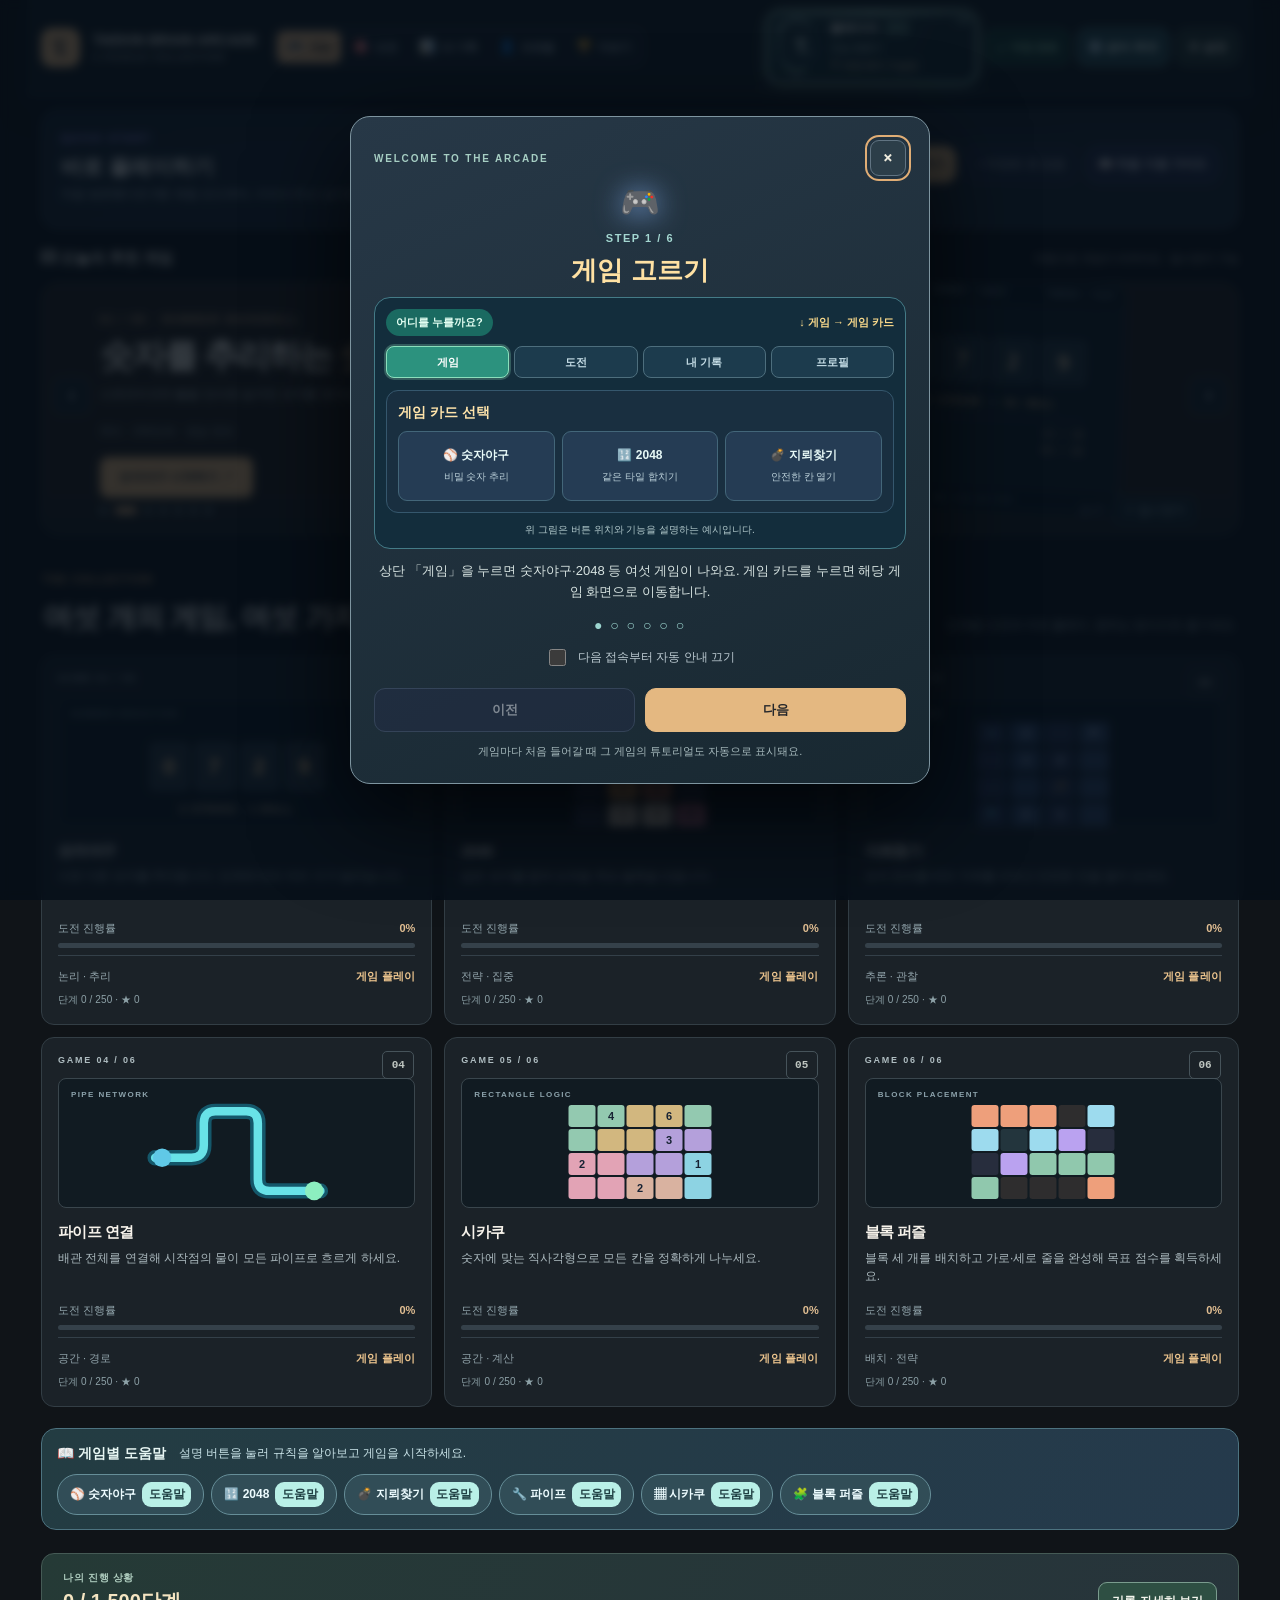
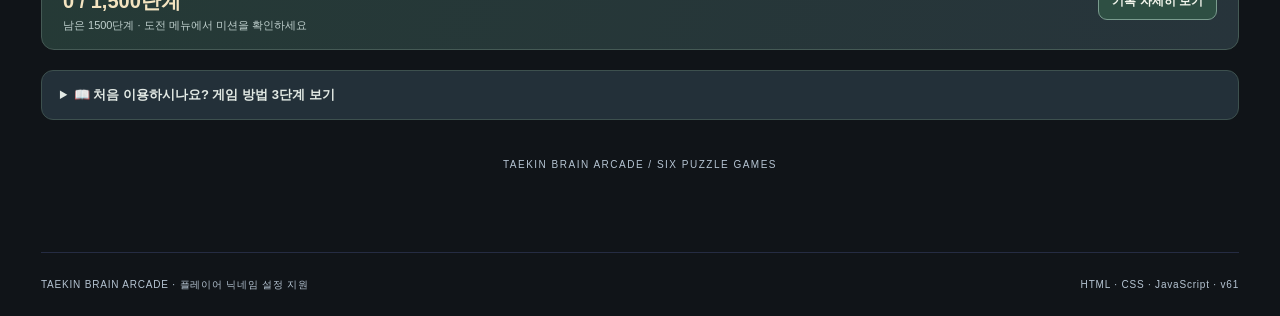
==== index.html @ ece859b5 "Release v62: ornate level crests, confirmed nicknames, mobile keyboard UX and in-game dialogs" ====
<!DOCTYPE html>

<html lang="ko">
<head>
<meta charset="utf-8"/>
<meta content="width=device-width, initial-scale=1" name="viewport"/>
<meta content="dark light" name="color-scheme"/>
<meta name="taekin-version" content="62"/>
<title>TAEKIN BRAIN ARCADE | v62</title>
<meta name="description" content="TAEKIN BRAIN ARCADE에서 숫자야구, 2048, 지뢰찾기, 파이프 연결, 시카쿠, 블록 퍼즐 6종과 총 1,500단계를 즐겨보세요.">
<meta name="theme-color" content="#172124">
<link rel="icon" type="image/svg+xml" href="favicon.svg">
<link href="style.css?v=62" rel="stylesheet"/>
<link href="tour-v57.css?v=62" rel="stylesheet"/>
<link href="tour-v60.css?v=62" rel="stylesheet"/>



<script defer="" src="script.js?v=62"></script>
<script defer src="tour-v57.js?v=62"></script>
<script defer src="tour-v60.js?v=62"></script>



<link href="rank-v61.css?v=62" rel="stylesheet"/>
<link href="polish-v62.css?v=62" rel="stylesheet"/> 
<script defer src="rank-v61.js?v=62"></script>
<script defer src="polish-v62.js?v=62"></script>
</head>
<body>
<div class="site-shell">
<header class="topbar">
<button aria-label="TAEKIN BRAIN ARCADE 메인 메뉴로 돌아가기" class="brand" id="brand-home" type="button">
<span class="brand-mark" id="v19-profile-mark">T.</span>
<span class="brand-text">TAEKIN <strong>BRAIN ARCADE</strong><small>A PUZZLE COLLECTION</small></span>
</button><nav aria-label="사이트 주요 메뉴" class="arcade-nav"><button aria-current="page" class="arcade-nav-btn active" data-destination="games" type="button"><span aria-hidden="true" class="v26-nav-icon">🎮</span><span class="v26-nav-label">게임</span></button><button aria-current="false" class="arcade-nav-btn" data-destination="challenges" type="button"><span aria-hidden="true" class="v26-nav-icon">🎯</span><span class="v26-nav-label">도전</span></button><button aria-current="false" class="arcade-nav-btn" data-destination="records" type="button"><span aria-hidden="true" class="v26-nav-icon">📊</span><span class="v26-nav-label">내 기록</span></button><button aria-current="false" class="arcade-nav-btn" data-destination="profile" type="button"><span aria-hidden="true" class="v26-nav-icon">👤</span><span class="v26-nav-label">프로필</span></button><button aria-current="false" class="arcade-nav-btn" data-destination="more" type="button"><span aria-hidden="true" class="v26-nav-icon">🏆</span><span class="v26-nav-label">더보기</span></button></nav>
<div class="top-actions"><button class="v26-profile-chip" id="v26-header-profile" title="내 프로필" type="button"><span class="sr-only">프로필 · </span><span aria-hidden="true" class="v26-avatar">✦</span><span class="v26-profile-text"><b id="v26-header-level">플레이어 · LV. 1</b><small id="v26-header-title">견습 탐험가</small></span></button>
<button id="v32-save-status" class="v32-save-status" type="button" aria-label="기록 저장 상태와 백업 메뉴 보기" title="내 기록 저장 상태">◌ 확인 중</button><button id="v49-header-display" class="v49-header-display" type="button" aria-controls="v49-display-panel" aria-expanded="false">🔠 글씨·화면</button><button id="v32-settings-open" class="v32-settings-button" type="button" aria-haspopup="dialog" aria-controls="v32-settings-dialog">⚙ 설정</button><div class="display-settings-wrap">
<button aria-controls="display-settings" aria-expanded="false" class="display-settings-toggle" id="display-settings-toggle" type="button">화면 설정</button>
<div class="display-settings" hidden="" id="display-settings">
<div class="display-settings-head"><strong>화면 설정</strong><button aria-label="화면 설정 닫기" id="display-settings-close" type="button">✕</button></div>
<p>사용 중인 모니터와 화면 배율에 맞춰 선택하세요.</p>
<div aria-label="색상 테마" class="setting-group" role="group"><span>색상 테마</span><div class="setting-options">
<button aria-pressed="true" data-theme-option="dark" type="button">🌙 다크</button>
<button aria-pressed="false" data-theme-option="light" type="button">☀ 라이트</button></div></div>
<div aria-label="화면 밀도" class="setting-group" role="group"><span>화면 밀도</span><div class="setting-options">
<button aria-pressed="false" data-density-option="compact" type="button">컴팩트</button>
<button aria-pressed="true" data-density-option="normal" type="button">기본</button>
<button aria-pressed="false" data-density-option="wide" type="button">넓게</button></div></div>
<div class="setting-group v19-access"><span>접근성</span><label><input id="v19-colorblind" type="checkbox"/> 색상 구분 강화 (기호·테두리)</label><label><input id="v19-motion" type="checkbox"/> 움직임 줄이기</label></div>
<div class="display-settings-foot">설정은 이 브라우저에 저장됩니다.</div></div>
</div><button aria-controls="audio-settings" aria-expanded="false" class="audio-settings-toggle" id="audio-settings-toggle" type="button">사운드</button>
<div class="audio-settings" id="audio-settings">
<!-- BGM 6곡 선택 및 재생 -->
<div aria-label="배경음악 플레이어" class="music-player">
<span class="music-track-label">♫ BGM</span>
<!-- 사용자에게 숨기되 음악 재생 코드와 동기화하기 위해 유지하는 선택 요소 -->
<select aria-hidden="true" class="sr-only" id="music-track" tabindex="-1">
<option value="arcade_classic">기본 아케이드</option>
<option value="neon_drive">네온 드라이브</option>
<option value="pixel_jump">픽셀 점프</option>
<option value="focus_flow">집중 모드</option>
<option value="mystic_maze">미스터리 퍼즐</option>
<option value="space_lounge">스페이스 라운지</option>
</select>
<div class="music-picker" id="music-picker">
<button aria-controls="music-track-menu" aria-expanded="false" aria-haspopup="dialog" aria-label="배경음악 선택 창 열기" class="music-picker-button" id="music-picker-button" type="button">
<span aria-hidden="true" class="music-current-icon" id="music-current-icon">🎮</span>
<span class="music-current-info">
<strong id="music-current-name">기본 아케이드</strong>
<small id="music-current-sub">6곡 중 선택</small>
</span>
<span aria-hidden="true" class="music-current-chevron">⌄</span>
</button>
<dialog class="music-track-menu" hidden="" id="music-track-menu" aria-labelledby="v50-music-heading">
<div class="music-menu-header">
<div class="v50-music-top"><span class="music-menu-overline">SOUNDTRACK LIBRARY</span><button type="button" id="v50-music-close" aria-label="음악 선택 창 닫기">✕ 닫기</button></div>
<div class="music-menu-heading"><strong id="v50-music-heading">🎧 음악 선택</strong><span>6곡</span></div>
<p>원하는 음악을 누르면 바로 선택돼요.</p>
<p class="v50-music-active" id="v50-music-active" aria-live="polite">현재 선택: 기본 아케이드</p>
</div>
<div class="music-track-options" id="music-track-options" role="listbox" aria-label="배경음악 6곡"></div>
<div class="music-menu-foot">곡을 선택하면 창이 닫히고 음악이 변경됩니다.</div>
</dialog>
</div>
<button aria-pressed="false" class="music-toggle" id="music-toggle" title="배경음악 켜기/끄기" type="button">♪ 음악 켜기</button>
<label class="sr-only" for="music-volume">배경음악 음량</label>
<input aria-label="음악 음량" id="music-volume" max="100" min="0" type="range" value="35"/>
</div>
<!-- 게임 효과음은 BGM과 독립적으로 켜고 음량을 조절할 수 있습니다. -->
<div aria-label="게임 효과음 설정" class="sfx-player">
<span class="sfx-label" title="게임 조작·힌트·클리어 효과음">SFX</span>
<button aria-pressed="true" class="sfx-toggle" id="sfx-toggle" title="게임 효과음 켜기/끄기" type="button">🔊 효과음 켜짐</button>
<label class="sr-only" for="sfx-volume">효과음 음량</label>
<input aria-label="효과음 음량" id="sfx-volume" max="100" min="0" type="range" value="40"/>
<button class="sfx-test" id="sfx-test" title="효과음이 정상 출력되는지 확인" type="button">▶ 소리 확인</button>
</div>
</div>
<span aria-live="polite" class="sr-only" id="sfx-status" role="status">효과음 켜짐</span>
<span aria-live="polite" class="sr-only" id="music-status" role="status">배경음악 선택: 기본 아케이드</span>
<button class="btn btn-quiet hidden" id="header-back" type="button">게임 선택</button>
</div>
</header>
<div id="v27-quick-menu" class="v27-quick-menu" role="menu" aria-label="빠른 보관함" hidden>
  <span class="v27-quick-overline">QUICK COLLECTION</span>
  <button type="button" role="menuitem" data-v27-panel="hall"><span aria-hidden="true">🏆</span><span><b>명예의 전당</b><small>트로피 8종</small></span></button>
  <button type="button" role="menuitem" data-v27-panel="badges"><span aria-hidden="true">🎖️</span><span><b>배지 도감</b><small>배지 35종 · 대표 배지</small></span></button>
  <button type="button" role="menuitem" data-v27-panel="certificate"><span aria-hidden="true">🎓</span><span><b>올클리어 기념패</b><small>진행 상황과 닉네임 확인</small></span></button>
</div>
<audio id="arcade-bgm" loop="" preload="metadata" src="assets/arcade_bgm.mp3"></audio>
<main>
<section class="screen" id="home-screen">
<!-- 게임 메뉴: 바로 시작, 게임 카드, 선택형 소개 슬라이드 -->
<div aria-label="게임" class="v26-view" data-v26-page="games" id="v26-view-games" role="region"><h1 class="sr-only">TAEKIN BRAIN ARCADE — 게임 선택</h1>
<section aria-label="체험 및 이어하기" class="v19-welcome">
<div><span class="eyebrow">QUICK START</span><h2>바로 플레이하기</h2><p>처음 방문했다면 6종 체험 모드부터, 이어서 하고 싶다면 저장한 게임을 선택하세요.</p></div>
<div class="v19-welcome-actions"><button class="btn btn-primary" id="v19-demo-start" type="button">▶ 게임 6종 체험하기</button><button class="btn btn-secondary" id="v19-resume-last" type="button">마지막 게임 이어하기</button><button class="btn btn-secondary v31-help-btn" id="v31-help-open" type="button">📖 처음 이용 가이드</button></div>
<div aria-live="polite" class="v19-saves" id="v19-save-list"></div>
</section><div class="v47-showcase-label"><strong>🎞 오늘의 추천 게임</strong><span>자동으로 게임이 바뀌어요 · 일시정지 가능</span></div><section aria-label="게임 소개 슬라이드" aria-roledescription="캐러셀" class="hero-carousel" id="hero-carousel">
<div aria-live="off" class="hero-slides" id="hero-slides"></div>
<button aria-label="이전 소개 보기" class="hero-arrow hero-prev" id="hero-prev" type="button">❮</button>
<button aria-label="다음 소개 보기" class="hero-arrow hero-next" id="hero-next" type="button">❯</button>
<div class="hero-footer">
<div aria-label="소개 슬라이드 선택" class="hero-dots" id="hero-dots" role="group"></div>
<div class="hero-controls">
<span class="hero-count" id="hero-count">1 / 7</span>
<button aria-label="자동 넘김 일시정지" aria-pressed="false" class="hero-pause" id="hero-pause" type="button">Ⅱ 일시정지</button>
</div>
</div>
</section>
<div class="section-heading" id="game-collection"><div><span class="eyebrow">THE COLLECTION</span><h2>여섯 개의 게임, 여섯 가지 재미</h2></div><span class="heading-note">단계별 도전과 자유 플레이, 원하는 방식으로 즐기세요.</span></div><div class="game-cards">
<button class="game-card card-baseball" data-open="baseball" type="button">
<span class="game-icon">01</span><span class="card-category">GAME 01 / 06</span><span aria-hidden="true" class="card-preview preview-baseball"><span class="preview-tag">NUMBER DEDUCTION</span><span class="preview-secret"><i>0</i><i>7</i><i>2</i><i>9</i></span><span class="preview-answer">2 STRIKE · 1 BALL</span></span>
<strong>숫자야구</strong><span class="card-desc">서로 다른 숫자를 추리합니다. 단계에 따라 자리 수가 달라집니다.</span><span aria-label="baseball 진행률" class="card-progress"><span class="card-progress-label"><span>도전 진행률</span><b class="card-percent">0%</b></span><span class="card-progress-track"><span class="card-progress-fill" style="width:0%"></span></span></span>
<span class="card-bottom"><span>논리 · 추리</span><span class="card-go">게임 플레이</span></span>
</button>
<button class="game-card card-2048" data-open="2048" type="button">
<span class="game-icon">02</span><span class="card-category">GAME 02 / 06</span><span aria-hidden="true" class="card-preview preview-2048"><span class="preview-tag">TILE MERGING</span><span class="preview-grid"><i class="p-tile p-2">2</i><i class="p-tile p-4">4</i><i class="p-tile p-0"></i><i class="p-tile p-8">8</i><i class="p-tile p-4">4</i><i class="p-tile p-16">16</i><i class="p-tile p-2">2</i><i class="p-tile p-0"></i><i class="p-tile p-0"></i><i class="p-tile p-8">8</i><i class="p-tile p-32">32</i><i class="p-tile p-0"></i><i class="p-tile p-0"></i><i class="p-tile p-2">2</i><i class="p-tile p-4">4</i><i class="p-tile p-64">64</i></span></span>
<strong>2048</strong><span class="card-desc">같은 숫자를 합쳐 단계별 목표 블록을 만듭니다.</span><span aria-label="2048 진행률" class="card-progress"><span class="card-progress-label"><span>도전 진행률</span><b class="card-percent">0%</b></span><span class="card-progress-track"><span class="card-progress-fill" style="width:0%"></span></span></span>
<span class="card-bottom"><span>전략 · 집중</span><span class="card-go">게임 플레이</span></span>
</button>
<button class="game-card card-mines" data-open="mines" type="button">
<span class="game-icon">03</span><span class="card-category">GAME 03 / 06</span><span aria-hidden="true" class="card-preview preview-mines"><span class="preview-tag">LOGIC GAME</span><span class="preview-grid"><i>1</i><i>2</i><i></i><i>⚑</i><i></i><i>1</i><i>2</i><i></i><i></i><i></i><i>💣</i><i></i><i>⚑</i><i>2</i><i>1</i><i></i></span></span>
<strong>지뢰찾기</strong><span class="card-desc">숫자 힌트를 따라 지뢰를 피하고 안전한 칸을 열어 보세요.</span><span aria-label="mines 진행률" class="card-progress"><span class="card-progress-label"><span>도전 진행률</span><b class="card-percent">0%</b></span><span class="card-progress-track"><span class="card-progress-fill" style="width:0%"></span></span></span>
<span class="card-bottom"><span>추론 · 관찰</span><span class="card-go">게임 플레이</span></span>
</button>
<button class="game-card card-pipes" data-open="pipes" type="button">
<span class="game-icon">04</span><span class="card-category">GAME 04 / 06</span><span aria-hidden="true" class="card-preview preview-pipes"><span class="preview-tag">PIPE NETWORK</span><svg fill="none" viewbox="0 0 220 136"><path d="M4 76H51Q67 76 67 60V31Q67 16 82 16H122Q137 16 137 31V104Q137 119 152 119H218" stroke="#14576A" stroke-linecap="round" stroke-width="20"></path><path d="M4 76H51Q67 76 67 60V31Q67 16 82 16H122Q137 16 137 31V104Q137 119 152 119H218" stroke="#68E2E7" stroke-linecap="round" stroke-width="11"></path><circle cx="13" cy="76" fill="#60C9E7" r="12"></circle><circle cx="210" cy="119" fill="#8CEFC0" r="12"></circle></svg></span>
<strong>파이프 연결</strong><span class="card-desc">배관 전체를 연결해 시작점의 물이 모든 파이프로 흐르게 하세요.</span><span aria-label="pipes 진행률" class="card-progress"><span class="card-progress-label"><span>도전 진행률</span><b class="card-percent">0%</b></span><span class="card-progress-track"><span class="card-progress-fill" style="width:0%"></span></span></span>
<span class="card-bottom"><span>공간 · 경로</span><span class="card-go">게임 플레이</span></span>
</button>
<button class="game-card card-shikaku" data-open="shikaku" type="button">
<span class="game-icon">05</span><span class="card-category">GAME 05 / 06</span><span aria-hidden="true" class="card-preview preview-shikaku"><span class="preview-tag">RECTANGLE LOGIC</span><span class="preview-grid"><i class="area-1"></i><i class="area-1">4</i><i class="area-2"></i><i class="area-2">6</i><i class="area-1"></i><i class="area-1"></i><i class="area-2"></i><i class="area-2"></i><i class="area-3">3</i><i class="area-3"></i><i class="area-4">2</i><i class="area-4"></i><i class="area-3"></i><i class="area-3"></i><i class="area-5">1</i><i class="area-4"></i><i class="area-4"></i><i class="area-6">2</i><i class="area-6"></i><i class="area-5"></i></span></span>
<strong>시카쿠</strong><span class="card-desc">숫자에 맞는 직사각형으로 모든 칸을 정확하게 나누세요.</span><span aria-label="shikaku 진행률" class="card-progress"><span class="card-progress-label"><span>도전 진행률</span><b class="card-percent">0%</b></span><span class="card-progress-track"><span class="card-progress-fill" style="width:0%"></span></span></span>
<span class="card-bottom"><span>공간 · 계산</span><span class="card-go">게임 플레이</span></span>
</button>
<button class="game-card card-blocks" data-open="blocks" type="button">
<span class="game-icon">06</span><span class="card-category">GAME 06 / 06</span><span aria-hidden="true" class="card-preview preview-blocks"><span class="preview-tag">BLOCK PLACEMENT</span><span class="preview-grid"><i class="block-color-0" style="opacity:1"></i><i class="block-color-0" style="opacity:1"></i><i class="block-color-0" style="opacity:1"></i><i class="block-color-0" style="opacity:0.13"></i><i class="block-color-1" style="opacity:1"></i><i class="block-color-1" style="opacity:1"></i><i class="block-color-1" style="opacity:0.13"></i><i class="block-color-1" style="opacity:1"></i><i class="block-color-2" style="opacity:1"></i><i class="block-color-2" style="opacity:0.13"></i><i class="block-color-2" style="opacity:0.13"></i><i class="block-color-2" style="opacity:1"></i><i class="block-color-3" style="opacity:1"></i><i class="block-color-3" style="opacity:1"></i><i class="block-color-3" style="opacity:1"></i><i class="block-color-3" style="opacity:1"></i><i class="block-color-0" style="opacity:0.13"></i><i class="block-color-0" style="opacity:0.13"></i><i class="block-color-0" style="opacity:0.13"></i><i class="block-color-0" style="opacity:1"></i></span></span>
<strong>블록 퍼즐</strong><span class="card-desc">블록 세 개를 배치하고 가로·세로 줄을 완성해 목표 점수를 획득하세요.</span><span aria-label="blocks 진행률" class="card-progress"><span class="card-progress-label"><span>도전 진행률</span><b class="card-percent">0%</b></span><span class="card-progress-track"><span class="card-progress-fill" style="width:0%"></span></span></span>
<span class="card-bottom"><span>배치 · 전략</span><span class="card-go">게임 플레이</span></span>
</button>
</div>
<section class="v46-home-guides" aria-label="게임 설명 바로 보기">
  <div class="v46-home-guides-head"><strong>📖 게임별 도움말</strong><span>설명 버튼을 눌러 규칙을 알아보고 게임을 시작하세요.</span></div>
  <div class="v46-home-guide-links">
    <button type="button" data-v46-help="game" data-v46-game="baseball">⚾ 숫자야구 <span>도움말</span></button>
    <button type="button" data-v46-help="game" data-v46-game="2048">🔢 2048 <span>도움말</span></button>
    <button type="button" data-v46-help="game" data-v46-game="mines">💣 지뢰찾기 <span>도움말</span></button>
    <button type="button" data-v46-help="game" data-v46-game="pipes">🔧 파이프 <span>도움말</span></button>
    <button type="button" data-v46-help="game" data-v46-game="shikaku">▦ 시카쿠 <span>도움말</span></button>
    <button type="button" data-v46-help="game" data-v46-game="blocks">🧩 블록 퍼즐 <span>도움말</span></button>
  </div>
</section><div aria-label="내 진행 상황" class="v26-home-summary"><div class="v26-home-summary-text"><span class="v26-mini-overline">나의 진행 상황</span><strong id="v26-home-progress">0 / 1,500단계</strong><span id="v26-home-goal">오늘의 목표는 도전 메뉴에서 확인할 수 있어요.</span></div><button class="v26-jump" data-v26-jump="records" type="button">기록 자세히 보기</button></div><details class="v26-guide-fold"><summary>📖 처음 이용하시나요? 게임 방법 3단계 보기</summary><section aria-label="사이트 이용 방법" class="quick-guide">
<div class="quick-guide-title"><strong>처음 이용하시나요?</strong><span>처음 방문하셨다면 아래 순서로 진행하세요.</span><button class="tour-entry" id="tour-first" type="button">📖 게임 체험 가이드</button></div>
<div class="quick-guide-steps">
<div><b>01</b><span><strong>게임 선택</strong><small>아래 6개 게임 중 하나를 클릭</small></span></div>
<div><b>02</b><span><strong>단계 또는 난이도 선택</strong><small>단계 도전·자유 플레이 지원</small></span></div>
<div><b>03</b><span><strong>게임 플레이</strong><small>우측 규칙·힌트 확인, 완료 기록 저장</small></span></div>
</div>
</section></details><div class="home-footnote">TAEKIN BRAIN ARCADE  /  SIX PUZZLE GAMES</div></div><div aria-label="게임 도전" class="v26-view" data-v26-page="challenges" hidden="" id="v26-view-challenges" role="region"><div class="v26-page-heading"><span aria-hidden="true" class="v26-page-icon">🎯</span><div><span class="v26-page-overline">TAEKIN BRAIN ARCADE</span><h1>게임 도전</h1><p>100라운드 종합 도전에 참여하세요. 다음 목표와 일일 미션은 아래에서 확인할 수 있어요.</p></div></div><section aria-label="6개 게임 통합 도전 모드 100라운드" class="marathon-banner" id="challenge-hub">
<div class="marathon-top">
<div><span class="eyebrow">ARCADE CHALLENGE · 100 ROUNDS</span>
<h2>도전 모드 <em>100라운드</em></h2>
<p>6개 게임을 순서대로 모두 클리어하면 다음 라운드가 열립니다. 라운드가 올라갈수록 난이도가 높아집니다.</p>
</div>
<div class="marathon-controls">
<strong id="marathon-summary">1 / 100 라운드 도전 가능</strong>
<button class="btn btn-primary" id="marathon-start" type="button">도전 모드 이어하기</button>
<button class="reset-progress-btn" id="marathon-reset" type="button">↺ 도전 모드 기록 초기화</button>
</div>
</div>
<div aria-label="현재 라운드 6게임 진행" class="marathon-track" id="marathon-track"></div>
<div aria-label="도전 모드 100라운드 진행도" class="marathon-progress"><div id="marathon-progress-fill"></div></div>
<div class="marathon-stage-heading"><span>도전 모드 라운드 선택 <small>이미 완료한 라운드는 연습으로 다시 플레이 가능</small></span>
<span><button id="marathon-page-prev" type="button">이전</button> <b id="marathon-page-label">01~10</b> <button id="marathon-page-next" type="button">다음</button></span></div>
<div class="marathon-round-buttons" id="marathon-round-buttons"></div>
</section><div class="v35-missions-lower"><div class="v35-missions-heading"><h2>📋 다음 목표와 일일 미션</h2><p>필요할 때 아래에서 진행률과 보상을 확인하세요.</p></div><section aria-labelledby="v25-goals-title" class="v25-panel v25-goals" id="next-achievements">
<div class="v25-section-head"><div><span class="eyebrow">NEXT UP</span><h3 id="v25-goals-title">🎯 다음 목표 추천</h3><p>현재 진행률을 바탕으로 가장 가까운 배지 3개를 추천합니다.</p></div><button class="v25-mini-button" id="v25-show-codex" type="button">배지 도감 보기</button></div>
<div aria-live="polite" class="v25-goal-grid" id="v25-goal-list"></div>
</section><section aria-labelledby="v25-mission-title" class="v25-panel v25-missions" id="mission-board">
<div class="v25-section-head"><div><span class="eyebrow">DAILY &amp; WEEKLY QUESTS</span><h3 id="v25-mission-title">📅 오늘의 미션</h3><p>게임에서 새로 성공한 기록만 반영됩니다. 미션 경험치는 한 번씩만 지급됩니다.</p></div><div class="v25-mission-summary"><span>누적 미션 XP</span><strong id="v25-mission-xp">0 XP</strong></div></div>
<div aria-label="일일 미션 세 가지" class="v25-mission-grid" id="v25-daily-missions"></div>
<details class="v25-weekly" id="v25-weekly-wrap"><summary><span>🏁 주간 도전</span><span id="v25-week-label">이번 주 · 0 / 2 완료</span><span aria-hidden="true">⌄</span></summary><div class="v25-mission-grid" id="v25-weekly-missions"></div></details>
<p class="v25-footnote" id="v25-reset-note">일일 미션은 자정에, 주간 미션은 월요일에 갱신됩니다. 기록은 사용 중인 브라우저에 저장됩니다.</p>
</section></div></div><div aria-label="내 기록" class="v26-view" data-v26-page="records" hidden="" id="v26-view-records" role="region"><div class="v26-page-heading"><span aria-hidden="true" class="v26-page-icon">📊</span><div><span class="v26-page-overline">TAEKIN BRAIN ARCADE</span><h1>내 기록</h1><p>단계·별·보스 기록과 플레이 분석을 확인하세요.</p></div></div><section aria-label="나의 게임 기록과 업적" class="stats-section" id="stats-section">
<div class="section-heading"><div><span class="eyebrow">PLAYER DASHBOARD</span><h2>나의 도전 기록</h2></div><span class="heading-note">현재 브라우저의 기록을 표시합니다.</span></div>
<div class="arcade-stats">
<div class="arcade-stat"><span>완료 단계</span><strong id="stat-cleared">0 / 1,500</strong></div>
<div class="arcade-stat"><span>획득한 별</span><strong id="stat-stars">0 ★</strong></div>
<div class="arcade-stat"><span>보스 클리어</span><strong id="stat-boss">0 / 30</strong></div>
<div class="arcade-stat"><span>도전 모드</span><strong id="stat-marathon">0 / 100</strong></div>
</div><div class="overall-progress"><div class="overall-progress-heading"><span>전체 퍼즐 마스터리</span><strong id="overall-progress-label">0 / 1,500단계 · 0%</strong></div><div class="overall-progress-track"><div id="overall-progress-fill"></div></div></div>
</section><section class="v19-records-section"><h3>게임별 상세 기록</h3><p>최고 기록, 성공 시간, 힌트 사용 횟수를 한눈에 확인할 수 있습니다.</p><div class="v19-record-grid" id="v19-record-grid"></div></section><details class="v25-panel v25-analysis" id="v25-analysis-wrap"><summary><span>📊 내 플레이 분석 리포트</span><small>게임별 기록 비교 · 내 강점 확인</small><span aria-hidden="true">⌄</span></summary><div class="v25-analysis-body"><div class="v25-metric-grid" id="v25-metric-grid"></div><div aria-label="게임별 완료 단계 비교" class="v25-analysis-chart" id="v25-analysis-chart"></div><p class="v25-footnote">누적 성공 플레이 시간은 저장된 성공 판의 기록만 합산하며, 쉬고 있던 시간은 포함하지 않습니다.</p></div></details><div class="backup-actions">
<button class="btn btn-secondary" id="export-progress" type="button">⬇ 진행 기록 백업 (JSON)</button>
<button class="btn btn-secondary" id="import-progress" type="button">⬆ 기록 가져오기</button>
<input accept="application/json,.json" aria-label="진행 기록 JSON 가져오기" class="sr-only" id="import-progress-file" type="file"/>
<span aria-live="polite" id="backup-message" role="status">기록은 이 브라우저에 저장돼요. 다른 기기로 옮기려면 먼저 백업 파일을 만들어 주세요.</span>
</div><section aria-label="진행 기록 관리" class="arcade-updates">
<div class="reset-strip reset-manager">
<div class="reset-info"><strong>진행 기록 관리</strong><span>개별 게임마다 5개 난이도 × 50단계, 도전 모드 100라운드의 기록은 각각 저장됩니다. 초기화 후에는 복구할 수 없습니다.</span></div>
<div class="reset-manager-actions">
<button class="reset-progress-btn" id="reset-all-stages" type="button">↺ 개별 게임 단계 초기화</button>
<button class="reset-progress-btn reset-all-btn" id="reset-all-progress" type="button">↺ 모든 진행 기록 초기화</button>
</div>
</div>
</section></div><div aria-label="내 프로필" class="v26-view" data-v26-page="profile" hidden="" id="v26-view-profile" role="region"><div class="v26-page-heading"><span aria-hidden="true" class="v26-page-icon">👤</span><div><span class="v26-page-overline">TAEKIN BRAIN ARCADE</span><h1>내 프로필</h1><p>닉네임·레벨·대표 배지·사이트 꾸미기를 관리하세요.</p></div></div>
<section class="v27-nickname-panel" aria-labelledby="v27-nickname-heading"><div><span class="v27-panel-eyebrow">PLAYER PROFILE</span><h2 id="v27-nickname-heading">🎮 나의 닉네임</h2><p>닉네임을 입력하고 「닉네임 변경하기」를 누른 다음 확인하면 상단과 기념패에 저장됩니다.</p></div><div class="v27-nickname-edit"><label for="v27-nickname-input">플레이어 닉네임</label><input id="v27-nickname-input" type="text" maxlength="20" autocomplete="nickname" placeholder="닉네임을 입력하세요" aria-describedby="v27-nickname-status"/><span id="v27-nickname-status" role="status" aria-live="polite">아직 닉네임이 설정되지 않았어요.</span></div></section><section aria-label="플레이어 레벨과 칭호" class="v22-growth" id="player-growth">
<div aria-hidden="true" class="v22-growth-emblem" data-rank="rookie"><span class="v29-crest-spark">✶</span><span class="v29-crest-icon" id="v29-crest-icon">✦</span><strong id="v22-level-mark">01</strong><small id="v29-crest-name">ROOKIE</small></div>
<div class="v22-growth-main"><span class="eyebrow">YOUR ARCADE JOURNEY</span><h3><span id="v22-level">LV. 1</span><span id="v22-title">견습 탐험가</span></h3><p id="v22-growth-description">플레이 기록과 획득한 배지로 경험치가 쌓입니다.</p><div class="v22-xp-heading"><span id="v22-xp-label">0 XP</span><span id="v22-xp-next">다음 레벨까지 115 XP</span></div><div class="v22-xp-track"><span id="v22-xp-bar"></span></div></div>
<div class="v22-growth-side"><span>대표 배지</span><div aria-live="polite" id="v22-featured-badge">아직 선택한 배지가 없어요</div><button id="v22-open-badges" type="button">🎖 대표 배지 바로 선택</button><button class="v27-hall-profile-link" data-v27-panel="hall" type="button">🏆 명예의 전당 보기</button></div>
</section>
<section id="v47-level-rewards" class="v47-level-rewards" aria-labelledby="v47-level-rewards-heading">
  <div class="v47-level-rewards-head"><div><span class="v47-perk-kicker">LEVEL UP REWARDS</span><h2 id="v47-level-rewards-heading">✨ 레벨을 올리면 무엇이 열릴까요?</h2></div><span id="v47-current-level" class="v47-current-level">LV. 1</span></div>
  <p id="v47-next-reward" class="v47-next-reward" role="status">게임을 클리어하고 경험치를 모아 꾸미기 보상을 열어 보세요.</p>
  <div class="v47-level-rewards-grid" id="v47-level-rewards-grid"></div>
  <p class="v47-rewards-note">보상은 게임 실력에 영향을 주지 않는 프로필·화면 꾸미기예요. 획득한 보상은 아래 「레벨 스타일 스튜디오」에서 선택할 수 있어요.</p>
  <button type="button" id="v47-show-style" class="v47-style-jump">🎨 해금된 꾸미기 확인하기</button>
</section><details class="v29-rank-journey"><summary><span>✦ 레벨별 엠블럼 진화</span><small id="v29-rank-next">다음 성장 등급을 확인해 보세요</small></summary><div id="v29-rank-roadmap" class="v29-rank-roadmap" aria-label="등급별 엠블럼"></div></details><details class="v29-style-studio" id="v29-style-studio"><summary><span class="v29-studio-icon">◈</span><span><strong>레벨 스타일 스튜디오</strong><small>레벨을 올려 오라·프로필 테두리·사이트 스킨을 해금하세요.</small></span><span class="v29-studio-arrow">⌄</span></summary><div class="v29-studio-inner"><div class="v29-live-preview"><span class="v29-preview-avatar" id="v29-preview-avatar">✦</span><div><small>MY ARCADE IDENTITY</small><strong id="v29-preview-nickname">플레이어</strong><span id="v29-preview-rank">견습 탐험가 · LV. 1</span></div></div><div id="v29-style-choices" class="v29-style-choices"></div><p class="v29-style-foot">레벨 보상은 플레이 기록을 기준으로 열리고, 선택한 디자인은 이 기기에 저장돼요. 기존 업적 꾸미기와 함께 적용됩니다.</p></div></details><details aria-label="사이트 꾸미기" class="v23-site-style" id="site-customize">
<summary><span aria-hidden="true" class="v23-style-icon">🎨</span><span><strong>사이트 꾸미기</strong><small>업적을 달성해 배경 · 프로필 테두리 · 포인트 색상 · 엠블럼을 해금하세요.</small></span><span aria-hidden="true" class="v23-style-arrow">⌄</span></summary>
<div class="v20-wardrobe"><div class="v20-wardrobe-head"><div><h3>내 아케이드 스타일</h3><p>아이템을 선택하면 사이트에 즉시 적용되고 이 브라우저에 저장됩니다. 방 꾸미기 기능은 포함되지 않습니다.</p></div></div><div id="v20-inventory"></div></div>
</details><div class="v19-rewards" hidden=""><div class="v19-frame-picker" id="v19-frame-picker"></div></div></div><div aria-label="보관함 &amp; 더보기" class="v26-view" data-v26-page="more" hidden="" id="v26-view-more" role="region"><div class="v26-page-heading"><span aria-hidden="true" class="v26-page-icon">🏆</span><div><span class="v26-page-overline">TAEKIN BRAIN ARCADE</span><h1>보관함 &amp; 더보기</h1><p>카드를 누르면 화면 이동 없이 작은 창으로 열립니다.</p></div></div><div class="v26-more-shortcuts"><button class="v26-more-link" data-v27-panel="hall" type="button"><span aria-hidden="true">🏆</span><strong>명예의 전당</strong><small>트로피 진열</small></button><button class="v26-more-link" data-v27-panel="badges" type="button"><span aria-hidden="true">🎖️</span><strong>배지 도감</strong><small>35개 수집</small></button><button class="v26-more-link" data-v27-panel="certificate" type="button"><span aria-hidden="true">🎓</span><strong>올클리어 기념패</strong><small>최종 목표</small></button></div><section aria-labelledby="v22-hall-title" class="v22-hall" id="hall-of-fame">
<div class="v22-hall-heading"><div><span class="eyebrow">HALL OF FAME</span><h3 id="v22-hall-title">명예의 전당 <span>🏆</span></h3><p>도전을 완수할수록 트로피가 진열됩니다. 모든 기록은 이 브라우저 기준입니다.</p></div><div class="v22-hall-total"><span>수집한 트로피</span><strong id="v22-trophy-count">0 <small>/ 8</small></strong></div></div>
<div aria-label="트로피 진열장" class="v22-trophy-grid" id="v22-trophy-grid"></div>
<div class="v22-hall-footer"><span id="v22-next-goal">첫 트로피를 향해 도전해 보세요.</span><span id="v22-hall-badges">실제 획득 배지 0 / 35</span></div>
</section><details aria-label="업적 보관함" class="v20-showcase v21-ach-cabinet" id="achievement-hub">
<summary class="v21-ach-summary"><span aria-hidden="true" class="v21-ach-summary-icon">✦</span><span class="v21-ach-summary-text"><span class="eyebrow">BADGE CODEX</span><strong>배지 도감 · 35개</strong><small>기본은 접혀 있습니다. 펼치면 배지의 달성 조건과 희귀도를 확인하고 대표 배지를 설정할 수 있어요.</small></span><span class="v21-ach-summary-right"><strong class="v20-showcase-count" id="v20-total">0 / 35개 해금</strong><span class="v21-summary-chevron">⌄</span></span></summary>
<div class="v21-ach-cabinet-body">
<div aria-label="업적 해금률" class="v20-progress"><div id="v20-total-bar"></div></div>
<div aria-label="업적 분류" class="v20-filter-bar" id="v20-filter-bar">
<button aria-pressed="true" data-v20-filter="all" type="button">전체</button><button aria-pressed="false" data-v20-filter="available" type="button">해금 완료</button><button aria-pressed="false" data-v20-filter="locked" type="button">잠김</button><button aria-pressed="false" data-v20-filter="start" type="button">시작</button><button aria-pressed="false" data-v20-filter="progress" type="button">단계 도전</button><button aria-pressed="false" data-v20-filter="stars" type="button">별·보스</button><button aria-pressed="false" data-v20-filter="games" type="button">게임별</button><button aria-pressed="false" data-v20-filter="challenge" type="button">종합 도전</button>
</div><div class="v20-ach-grid" id="v20-collection"></div>
<p class="v22-badge-hint">배지를 실제로 획득하면 클릭하여 대표 배지로 전시할 수 있습니다. 마스터 특별 해금은 경험치에 포함되지 않습니다.</p>
</div>
</details><div class="achievement-list" hidden="" id="achievement-list"></div><section aria-labelledby="v25-finale-title" class="v25-panel v25-finale" id="final-challenge">
<div aria-hidden="true" class="v25-finale-art">🏆</div><div class="v25-finale-main"><span class="eyebrow">THE FINAL MILESTONE</span><h3 id="v25-finale-title">올클리어 기념패</h3><p id="v25-finale-state">1,500단계와 도전 모드 100라운드를 모두 완료하면 열립니다.</p><div class="v25-finale-progress"><span id="v25-finale-stages">단계 0 / 1,500</span><span id="v25-finale-rounds">도전 0 / 100</span></div></div><div class="v25-finale-actions"><label for="v25-player-name">플레이어 닉네임 (올클리어 기념패에 표시)</label><input autocomplete="nickname" id="v25-player-name" readonly title="닉네임 변경은 프로필 메뉴에서 확인 후 적용할 수 있어요" maxlength="20" placeholder="닉네임을 설정하세요" type="text"/><button disabled="" id="v25-open-certificate" type="button">🔒 올클리어 기념패 잠김</button></div>
</section></div></section>
<section aria-live="off" class="screen hidden" id="play-screen">
<div class="game-heading">
<div><button class="back-link" id="back-to-home" type="button">전체 게임으로 돌아가기</button><div class="game-title-line"><span id="active-emoji">⚾</span><h1 id="active-title">숫자야구</h1>
<details class="v49-help-menu" id="v49-help-menu"><summary>📖 도움말</summary><div class="v49-help-menu-links" aria-label="게임 도움말 목록">
<button type="button" data-v46-help="game">게임 소개</button><button type="button" data-v46-help="controls">조작 방법</button>
<button type="button" data-v46-help="goal">단계 목표</button><button type="button" data-v46-help="hint">힌트 안내</button>
<button type="button" data-v46-help="stages">단계 선택</button><button type="button" data-v46-help="zoom">게임판 크기</button>
</div></details></div><p class="game-description" id="active-description"></p><p class="v55-mobile-hint" id="v55-mobile-hint" aria-label="스마트폰 조작 방법"></p></div>
<div class="play-title-tools"><button class="btn btn-secondary v41-jump-board" id="v41-jump-board" type="button">🎮 게임판 바로가기</button><button class="tour-entry" id="game-tutorial" type="button">📖 튜토리얼</button><button class="btn btn-secondary v19-pause-btn" id="v19-pause" type="button">Ⅱ 일시정지</button><button class="btn btn-secondary" id="v19-save-now" type="button">▣ 현재 판 저장</button><button class="btn btn-secondary" id="v19-resume-game" type="button">이어하기</button><span class="game-index" id="game-counter">01 / 06</span></div>
</div>

<div class="play-layout">
<div class="play-primary">
<section aria-live="polite" class="mode-banner hidden" id="mode-banner">
<span class="eyebrow" id="mode-caption">CHALLENGE MODE</span>
<strong id="mode-title">6종 도전</strong>
<div class="mode-steps" id="mode-steps"></div>
<p id="mode-target"></p>
</section>
<details class="v41-tier-fold" id="v41-tier-fold"><summary>🎯 난이도 선택 펼치기 · 5개 난이도</summary><section aria-label="난이도 선택 · 난이도마다 50단계" class="v29-tier-switch" id="v29-tier-switch"><div class="v29-tier-heading"><strong>난이도를 선택하세요</strong><small>어떤 난이도든 바로 시작 · 각 난이도 1~50단계 별도 기록</small></div><div class="v29-tier-buttons"><button data-tier="easy" type="button"><b>🌱 쉬움</b><small>0/50</small></button><button data-tier="normal" type="button"><b>🔷 보통</b><small>0/50</small></button><button data-tier="hard" type="button"><b>⚡ 어려움</b><small>0/50</small></button><button data-tier="extreme" type="button"><b>💜 매우 어려움</b><small>0/50</small></button><button data-tier="expert" type="button"><b>🔥 전문가</b><small>0/50</small></button></div></section></details><div aria-live="polite" class="stage-quick" id="stage-quick">
<div><strong id="stage-quick-name">1단계 · 입문</strong><span id="stage-quick-goal">현재 단계의 목표를 확인하세요.</span></div>
<button class="btn btn-secondary" id="stage-open-button" type="button">전체 단계 선택 ↓</button>
</div>

<!-- 숫자야구 -->
<section aria-label="숫자야구" class="game-panel hidden" id="panel-baseball">
<div class="toolbar"><label for="bb-difficulty">난이도</label><select aria-label="숫자야구 난이도" id="bb-difficulty"><option value="easy">쉬움 · 50단계</option><option selected="" value="normal">보통 · 50단계</option><option value="hard">어려움 · 50단계</option><option value="extreme">매우 어려움 · 50단계</option><option value="expert">전문가 · 50단계</option></select><span class="stat-chip" id="bb-attempts">도전 0회</span></div>
<div class="v42-size-tools" data-v42-game="baseball" role="group" aria-label="숫자야구 게임판 크기 조절">
  <span class="v42-size-title">🔍 게임판 크기 <small>게임별로 따로 기억</small></span>
  <div class="v42-size-buttons">
    <button type="button" data-v42-action="out" aria-label="숫자야구 축소">−</button>
    <output data-v42-output="baseball" aria-live="polite">100%</output>
    <button type="button" data-v42-action="in" aria-label="숫자야구 확대">＋</button>
    <button type="button" data-v42-action="reset">기본</button>
    <button type="button" data-v42-action="fit">화면 맞춤</button>
  </div>
</div>
<div class="v42-board-window" id="v42-window-baseball" aria-label="숫자야구 숫자판 가로 스크롤">
<div aria-label="비밀 숫자 자리" class="secret-slots"></div></div>
<form class="guess-form" id="bb-form"><label class="sr-only" for="bb-input">서로 다른 숫자 4개</label><input aria-label="서로 다른 숫자 입력" autocomplete="off" id="bb-input" inputmode="numeric" maxlength="4" placeholder="" spellcheck="false" type="text"/><button class="btn btn-primary" id="bb-submit" type="submit">결과 확인</button></form>
<div class="v19-candidates" id="v19-candidates">남은 숫자 후보: 계산 준비 중</div>
<div class="status-message" id="bb-status" role="status">0~9에서 서로 다른 숫자 4개를 입력하세요.</div>
<div class="bb-judge-card" id="bb-judge-card" aria-live="polite"><div class="bb-judge-heading">최근 판정 카드</div><div class="bb-judge-body"><span class="bb-judge-empty">아직 판정 결과가 없어요.</span></div></div>
<div class="subheading"><h3>추리 기록</h3><span>GUESS HISTORY</span></div>
<div class="table-wrap"><table class="history-table"><thead><tr><th>#</th><th>입력한 숫자</th><th>판정 결과</th></tr></thead><tbody id="bb-history"><tr class="empty-row"><td colspan="3">아직 입력한 기록이 없어요.</td></tr></tbody></table></div>
<div class="panel-actions"><button class="btn btn-hint" id="bb-hint" type="button">힌트</button><button class="btn btn-reveal" id="bb-answer" type="button">◉ 정답 보기</button><button class="btn btn-secondary" id="bb-reset" type="button">↻ 새 게임</button></div>
</section>
<!-- 2048 -->
<section aria-label="2048" class="game-panel hidden" id="panel-2048">
<div class="toolbar"><label for="g2048-difficulty">난이도</label><select id="g2048-difficulty"><option value="easy">쉬움 · 50단계</option><option selected="" value="normal">보통 · 50단계</option><option value="hard">어려움 · 50단계</option><option value="extreme">매우 어려움 · 50단계</option><option value="expert">전문가 · 50단계</option></select></div>
<div class="score-grid"><div class="score-card"><span>SCORE</span><strong id="g2048-score">0</strong></div><div class="score-card"><span>BEST</span><strong id="g2048-best">0</strong></div><div class="score-card"><span>되돌리기</span><strong id="g2048-undo-count">0</strong></div></div>
<div class="v42-size-tools" data-v42-game="2048" role="group" aria-label="2048 게임판 크기 조절">
  <span class="v42-size-title">🔍 게임판 크기 <small>게임별로 따로 기억</small></span>
  <div class="v42-size-buttons">
    <button type="button" data-v42-action="out" aria-label="2048 축소">−</button>
    <output data-v42-output="2048" aria-live="polite">100%</output>
    <button type="button" data-v42-action="in" aria-label="2048 확대">＋</button>
    <button type="button" data-v42-action="reset">기본</button>
    <button type="button" data-v42-action="fit">화면 맞춤</button>
  </div>
</div>
<div class="v42-board-window" id="v42-window-2048" aria-label="2048 게임판 가로 스크롤"><div aria-label="2048 게임판" class="board-2048" id="g2048-board" role="group"></div></div>
<div class="status-message" id="g2048-status" role="status">키보드 방향키 또는 WASD로 움직이세요.</div>
<div aria-label="2048 이동 조작" class="arrow-pad"><div></div><button aria-label="위로 이동" data-move="up" type="button"><span class="arrow-main">↑</span><span class="arrow-sub">위</span></button><div></div><button aria-label="왼쪽으로 이동" data-move="left" type="button"><span class="arrow-main">←</span><span class="arrow-sub">왼쪽</span></button><button aria-label="아래로 이동" data-move="down" type="button"><span class="arrow-main">↓</span><span class="arrow-sub">아래</span></button><button aria-label="오른쪽으로 이동" data-move="right" type="button"><span class="arrow-main">→</span><span class="arrow-sub">오른쪽</span></button></div>
<div class="panel-actions"><button class="btn btn-secondary" id="g2048-undo" type="button">↶ 되돌리기 (U)</button><button class="btn btn-hint" id="g2048-hint" type="button">힌트</button><button class="btn btn-secondary" id="g2048-reset" type="button">↻ 새 게임</button></div>
</section>
<!-- 지뢰찾기 -->
<section aria-label="지뢰찾기" class="game-panel hidden" id="panel-mines">
<div class="toolbar"><label for="mine-difficulty">난이도</label><select id="mine-difficulty"><option value="easy">쉬움 · 50단계</option><option value="normal">보통 · 50단계</option><option value="hard">어려움 · 50단계</option><option value="extreme">매우 어려움 · 50단계</option><option value="expert">전문가 · 50단계</option></select><button class="btn btn-secondary" id="mine-reset" type="button">↻ 새 게임</button></div>
<div class="score-grid mines-stats"><div class="score-card"><span>전체 지뢰</span><strong id="mine-total">6</strong></div><div class="score-card"><span>깃발</span><strong id="mine-flags">0</strong></div><div class="score-card"><span>열린 칸</span><strong id="mine-opened">0</strong></div></div>
<div aria-label="지뢰찾기 조작 모드" class="mode-switch" role="group"><button class="mode-btn active" id="mine-mode-open" type="button">☝ 칸 열기</button><button class="mode-btn" id="mine-mode-flag" type="button">⚑ 깃발 놓기</button></div>
<p class="v41-mine-mode-note" id="v41-mine-mode-note" aria-live="polite">☝ 열기 모드: 칸을 누르면 열려요.</p>
<div class="v42-size-tools" data-v42-game="mines" role="group" aria-label="지뢰찾기 게임판 크기 조절">
  <span class="v42-size-title">🔍 게임판 크기 <small>게임별로 따로 기억</small></span>
  <div class="v42-size-buttons">
    <button type="button" data-v42-action="out" aria-label="지뢰찾기 축소">−</button>
    <output data-v42-output="mines" aria-live="polite">100%</output>
    <button type="button" data-v42-action="in" aria-label="지뢰찾기 확대">＋</button>
    <button type="button" data-v42-action="reset">기본</button>
    <button type="button" data-v42-action="fit">화면 맞춤</button>
  </div>
</div>
<p id="v39-mine-position" class="v39-mine-position" aria-live="polite">↔ 넓은 판은 좌우로 밀어서 이동</p>
<div class="mines-board-wrap v42-board-window" id="v39-mine-viewport" tabindex="0" aria-label="지뢰찾기 게임판: 좌우 스크롤 가능"><div aria-label="지뢰찾기 게임판" class="mine-board" id="mine-board" role="group"></div></div>
<div aria-live="off" class="mine-time" id="mine-time"></div><div class="status-message" id="mine-status" role="status">첫 클릭 위치와 주변 8칸은 안전해요.</div>
<div class="panel-actions"><button class="btn btn-hint" id="mine-hint" type="button">힌트</button><span class="hint-usage">사용 <span id="mine-hint-count">0</span>회</span></div>
</section>
<!-- 파이프: 전체 배관 연결 + 실시간 물 흐름 -->
<section aria-label="파이프 연결" class="game-panel hidden" id="panel-pipes">
<div class="toolbar"><label for="pipe-difficulty">난이도</label><select id="pipe-difficulty"><option value="easy">쉬움 · 50단계</option><option selected="" value="normal">보통 · 50단계</option><option value="hard">어려움 · 50단계</option><option value="extreme">매우 어려움 · 50단계</option><option value="expert">전문가 · 50단계</option></select><button class="btn btn-secondary" id="pipe-reset" type="button">↻ 새 퍼즐</button></div>
<div class="pipe-dashboard">
<div class="pipe-meter"><span>물 도달</span><strong id="pipe-wet-count">0 / 25</strong></div>
<div class="pipe-meter"><span>열린 연결</span><strong id="pipe-leaks">0개</strong></div>
<div class="pipe-meter"><span>총 회전 횟수 · 제한 없음</span><strong id="pipe-moves">0회</strong></div>
</div>
<div aria-label="물이 도달한 파이프 비율" class="pipe-progress"><div class="pipe-progress-fill" id="pipe-progress-fill"></div></div>
<div class="v42-size-tools" data-v42-game="pipes" role="group" aria-label="파이프 게임판 크기 조절">
  <span class="v42-size-title">🔍 게임판 크기 <small>게임별로 따로 기억</small></span>
  <div class="v42-size-buttons">
    <button type="button" data-v42-action="out" aria-label="파이프 축소">−</button>
    <output data-v42-output="pipes" aria-live="polite">100%</output>
    <button type="button" data-v42-action="in" aria-label="파이프 확대">＋</button>
    <button type="button" data-v42-action="reset">기본</button>
    <button type="button" data-v42-action="fit">화면 맞춤</button>
  </div>
</div>
<div class="v42-board-window" id="v42-window-pipes" aria-label="파이프 게임판 가로 스크롤"><div class="pipe-board-wrap">
<div aria-label="물이 나오는 시작점" class="pipe-endpoint source" id="pipe-source"><span class="endpoint-icon">💧</span><span>START</span></div>
<div aria-label="모든 칸을 연결하는 배관 퍼즐" class="pipe-board" id="pipe-board" role="group"></div>
<div aria-label="물이 도착하는 출구" class="pipe-endpoint sink" id="pipe-sink"><span class="endpoint-icon">🏁</span><span>GOAL</span></div>
</div>
</div>
<div class="v19-water-control"><label for="v19-water-speed">물 흐름 속도</label><select id="v19-water-speed"><option value="slow">느리게</option><option selected="" value="normal">보통</option><option value="fast">빠르게</option></select></div><div class="pipe-legend"><span><i class="legend-water"></i> 물이 흐르는 파이프</span><span><i class="legend-dry"></i> 아직 연결되지 않은 파이프</span></div>
<div class="status-message" id="pipe-status" role="status">시작점에서 물이 흐릅니다. 모든 파이프를 연결해 주세요.</div>
<div class="panel-actions pipe-actions"><button class="btn btn-secondary pipe-control" id="pipe-direction" type="button" aria-pressed="false" title="회전 방향 바꾸기">시계 방향</button><button class="btn btn-secondary pipe-control" id="pipe-undo" type="button" disabled>한 수 되돌리기</button><button class="btn btn-hint" id="pipe-hint" type="button">힌트</button><span class="hint-usage">사용 <span id="pipe-hint-count">0</span>회</span><button class="btn btn-secondary" id="pipe-check" type="button">연결 상태 확인</button></div><p class="pipe-help-line">방향 버튼으로 시계·반시계를 바꿀 수 있어요. 회전은 무제한이며, 힌트를 쓰면 이전 회전의 되돌리기 기록이 초기화됩니다.</p>
</section>
<!-- 시카쿠 -->
<section aria-label="시카쿠" class="game-panel hidden" id="panel-shikaku">
<div class="toolbar"><label for="shikaku-difficulty">난이도</label><select id="shikaku-difficulty"><option value="easy">쉬움 · 50단계</option><option value="normal">보통 · 50단계</option><option value="hard">어려움 · 50단계</option><option value="extreme">매우 어려움 · 50단계</option><option value="expert">전문가 · 50단계</option></select><button class="btn btn-secondary" id="shikaku-reset" type="button">↻ 새 퍼즐</button></div>
<div class="score-grid"><div class="score-card"><span>완성 영역</span><strong id="shikaku-count">0 / 6</strong></div><div class="score-card"><span>힌트 사용</span><strong id="shikaku-hints">0</strong></div></div>
<div class="v19-shikaku-preview" id="v19-shikaku-preview">영역 선택: 시작 칸을 클릭하거나 드래그하세요.</div>
<div class="v42-size-tools" data-v42-game="shikaku" role="group" aria-label="시카쿠 게임판 크기 조절">
  <span class="v42-size-title">🔍 게임판 크기 <small>게임별로 따로 기억</small></span>
  <div class="v42-size-buttons">
    <button type="button" data-v42-action="out" aria-label="시카쿠 축소">−</button>
    <output data-v42-output="shikaku" aria-live="polite">100%</output>
    <button type="button" data-v42-action="in" aria-label="시카쿠 확대">＋</button>
    <button type="button" data-v42-action="reset">기본</button>
    <button type="button" data-v42-action="fit">화면 맞춤</button>
  </div>
</div>
<div class="v42-board-window" id="v42-window-shikaku" aria-label="시카쿠 게임판 가로 스크롤"><div aria-label="시카쿠 퍼즐판" class="shikaku-board" id="shikaku-board" role="group"></div></div>
<div class="status-message" id="shikaku-status" role="status">시작 칸과 끝 칸을 차례로 클릭하거나 드래그하세요.</div>
<div class="panel-actions"><button aria-pressed="false" class="btn btn-secondary" id="shikaku-erase" type="button">⌫ 지우개 모드</button><button class="btn btn-secondary" id="shikaku-undo" type="button">↶ 되돌리기</button><button class="btn btn-hint" id="shikaku-hint" type="button">힌트</button><button class="btn btn-secondary" id="shikaku-clear" type="button">선택 취소</button></div>
</section>
<!-- 블록 퍼즐 -->
<section aria-label="블록 퍼즐" class="game-panel hidden" id="panel-blocks">
<div class="toolbar"><label for="block-difficulty">난이도</label>
<select id="block-difficulty">
<option selected="" value="easy">쉬움 · 50단계</option>
<option value="normal">보통 · 50단계</option>
<option value="hard">어려움 · 50단계</option>
<option value="extreme">매우 어려움 · 50단계</option>
<option value="expert">전문가 · 50단계</option></select><button class="btn btn-secondary" id="block-reset" type="button">↻ 새 게임</button>
</div>
<div class="score-grid"><div class="score-card"><span>현재 점수</span><strong id="block-score">0</strong></div>
<div class="score-card"><span>목표 점수</span><strong id="block-target">750</strong></div>
<div class="score-card"><span>최고 점수</span><strong id="block-best">0</strong></div></div>
<div class="v19-combo" id="v19-block-combo">줄을 연속으로 지우면 콤보 보너스!</div><div aria-label="블록 퍼즐 목표 진행도" class="block-progress"><div id="block-progress-fill"></div></div>
<!-- 125% 확대에서도 게임판과 선택 블록을 동시에 볼 수 있는 전용 레이아웃 -->
<div class="block-play-area">
<div class="block-board-zone"><div class="v42-size-tools" data-v42-game="blocks" role="group" aria-label="블록 퍼즐 게임판 크기 조절">
  <span class="v42-size-title">🔍 게임판 크기 <small>게임별로 따로 기억</small></span>
  <div class="v42-size-buttons">
    <button type="button" data-v42-action="out" aria-label="블록 퍼즐 축소">−</button>
    <output data-v42-output="blocks" aria-live="polite">100%</output>
    <button type="button" data-v42-action="in" aria-label="블록 퍼즐 확대">＋</button>
    <button type="button" data-v42-action="reset">기본</button>
    <button type="button" data-v42-action="fit">화면 맞춤</button>
  </div>
</div>
<div class="v42-board-window" id="v42-window-blocks" aria-label="블록 퍼즐판 가로 스크롤">
<div aria-label="블록 퍼즐 10x10 게임판" class="block-board" id="block-board" role="group"></div></div>
</div>
<div class="block-piece-zone">
<div class="block-piece-heading"><h3>놓을 블록 3개</h3><span>손가락으로 끌어 놓거나 블록 선택 → 게임판 터치</span></div>
<p class="v41-block-preview-note" id="v41-block-preview-note" role="status">블록을 먼저 선택하세요. 초록 칸은 배치 가능, 빨간 칸은 배치 불가입니다.</p>
<div aria-label="블록 선택" class="block-tray" id="block-tray"></div>
</div>
</div>
<div class="status-message" id="block-status" role="status">오른쪽 블록을 끌어다 놓거나 선택 후 게임판을 클릭하세요.</div>
<div class="panel-actions"><button class="btn btn-hint" id="block-hint" type="button">힌트</button>
<button class="btn btn-secondary" id="block-undo" type="button">↶ 되돌리기</button>
<span class="hint-usage">힌트 사용 <span id="block-hint-count">0</span>회</span></div>
</section>
<details class="stage-details" id="stage-details">
<summary>🗺️ 난이도별 50단계 · 기록 및 단계 선택 <span>펼치기 ▾</span></summary>
<section aria-label="단계별 도전" class="stage-challenge">
<div class="stage-heading"><div><span class="eyebrow">STAGE CHALLENGE</span><h3>난이도별 50단계 · 👑 보스 5개 <span id="stage-progress-label">0 / 50 진행</span></h3></div><span class="stage-help">난이도는 처음부터 자유 선택 · 난이도별 1~50단계 순서대로 해금 · 보스 10/20/30/40/50</span></div>
<div aria-label="현재 난이도 50단계 달성률" class="stage-progress-track"><div id="stage-progress-fill"></div></div>
<div class="stage-tool-row">
<button class="free-mode-btn" id="challenge-free" type="button">🎮 자유 플레이로 전환</button>
<button class="reset-progress-btn" id="reset-current-stages" type="button">↺ 선택한 난이도 기록 초기화</button>
<button class="reset-progress-btn" id="skip-stage" type="button">⏭ 현재 단계 건너뛰기 (잔여 3회)</button>
</div>
<div class="stage-pager"><button aria-label="이전 10단계" id="stage-page-prev" type="button">이전</button><strong id="stage-page-label">01~10 / 50</strong><button aria-label="다음 10단계" id="stage-page-next" type="button">다음</button></div>
<div class="v19-map-head"><strong>스테이지 지도</strong><span>완료한 구간을 따라 다음 목표로 이동하세요.</span></div><div class="v19-stage-zones" id="v19-stage-zones"></div>
<div class="stage-buttons v19-stage-map" id="stage-buttons"></div><div aria-live="polite" class="stage-achievements" id="stage-achievements"></div>
<div class="stage-zone" id="stage-zone">🌱 튜토리얼 구간</div><div class="stage-goal-info" id="stage-goal-info">단계가 올라갈수록 목표가 어려워집니다.</div>
<p class="challenge-mode-status" id="challenge-mode-status">단계를 선택하면 클리어 기록이 저장됩니다.</p>
<button class="btn btn-primary hidden" id="challenge-next" type="button">다음 도전</button>
</section>
</details>
</div>
<aside class="play-sidebar"><div class="aside-card"><div class="aside-label">HOW TO PLAY <span>✦</span></div><h3 id="rules-title">게임 방법</h3><div class="rules-content" id="rules-content"></div></div><div class="aside-tip"><span>✧ TIP</span><p id="game-tip"></p></div>
<div class="aside-hint"><strong>💡 힌트는 무엇을 해주나요?</strong><p id="hint-description"></p></div><div class="aside-bottom">TAEKIN BRAIN ARCADE<br/>게임 방법과 힌트를 확인하세요.</div></aside>
</div>
</section>
</main>
<footer class="footer"><span>TAEKIN BRAIN ARCADE · 플레이어 닉네임 설정 지원</span><span>HTML · CSS · JavaScript · <span id="site-version" data-app-version>v62</span></span></footer>
</div>
<!-- 빠른 글씨·화면 조절: 설정 팝업을 열지 않아도 즉시 조절 가능 -->
<button type="button" id="v49-float-display" class="v49-float-display" aria-controls="v49-display-panel" aria-expanded="false" aria-label="글씨 크기와 화면 배율 조절. 드래그로 이동하거나 3초 이상 누르면 숨기기 확인창이 열립니다.">🔠 글씨·화면</button>
<aside id="v49-display-panel" class="v49-display-panel" role="region" aria-labelledby="v49-panel-title" hidden>
  <div class="v49-display-head"><strong id="v49-panel-title">🔠 글씨·화면 바로 조절</strong><button type="button" id="v49-panel-close" aria-label="조절창 닫기">✕</button></div>
  <p>게임 화면을 보면서 바로 조절할 수 있어요. 이 조절창의 글씨는 항상 읽을 수 있는 크기로 유지됩니다.</p>
  <div class="v49-display-control">
    <label for="v49-font-range">글씨 크기 <output id="v49-font-value" for="v49-font-range">100%</output></label>
    <div class="v49-display-inputs"><button type="button" data-v49-target="font" data-v49-step="-10" aria-label="글씨 10퍼센트 축소">−</button><input id="v49-font-range" type="range" min="25" max="200" step="5" value="100"/><button type="button" data-v49-target="font" data-v49-step="10" aria-label="글씨 10퍼센트 확대">＋</button></div>
  </div>
  <div class="v49-display-control">
    <label for="v49-ui-range">전체 화면 배율 <output id="v49-ui-value" for="v49-ui-range">100%</output></label>
    <div class="v49-display-inputs"><button type="button" data-v49-target="ui" data-v49-step="-5" aria-label="전체 화면 5퍼센트 축소">−</button><input id="v49-ui-range" type="range" min="70" max="130" step="5" value="100"/><button type="button" data-v49-target="ui" data-v49-step="5" aria-label="전체 화면 5퍼센트 확대">＋</button></div>
  </div>
  <div class="v49-display-footer"><button type="button" id="v49-font-reset">글씨 100%</button><button type="button" id="v49-ui-reset">화면 100%</button><button type="button" id="v49-reset-both">모두 기본</button></div>
</aside>
<dialog class="v55-dialog" id="v55-first-guide" aria-labelledby="v55-guide-heading" aria-modal="true">
  <div class="v55-dialog-card">
    <span class="v55-kicker">🎮 HOW TO PLAY</span>
    <h2 id="v55-guide-heading">게임 방법이 필요하신가요?</h2>
    <p class="v55-brief" id="v55-guide-summary" hidden></p>
    <p class="v55-controls" id="v55-guide-controls" hidden></p>
    <div class="v55-dialog-actions">
      <button type="button" id="v55-guide-skip" class="v55-button-outline">괜찮아요 · 다시 묻지 않기</button>
      <button type="button" id="v55-guide-show" class="v55-button-primary">📖 튜토리얼 보기</button>
      <button type="button" id="v55-guide-done" class="v55-button-primary" hidden>게임 시작하기 ✓</button>
    </div>
    <p class="v55-footnote">나중에도 게임 제목 옆 「📖 도움말」에서 볼 수 있어요.</p>
  </div>
</dialog>
<dialog class="v55-dialog v55-leave-dialog" id="v55-leave-dialog" aria-labelledby="v55-leave-title" aria-modal="true">
  <div class="v55-dialog-card">
    <span class="v55-kicker">⏸️ GAME IN PROGRESS</span>
    <h2 id="v55-leave-title">진행 중인 게임을 나갈까요?</h2>
    <p id="v55-leave-message">현재 게임판을 저장하고 이동할 수 있어요.</p>
    <div class="v55-dialog-actions">
      <button type="button" class="v55-button-primary" id="v55-leave-stay">▶ 계속 플레이</button>
      <button type="button" class="v55-button-outline" id="v55-leave-go">▣ 저장하고 나가기</button>
    </div>
  </div>
</dialog>
<dialog class="v55-dialog v56-hide-dialog" id="v56-hide-display-confirm" aria-labelledby="v56-hide-title" aria-describedby="v56-hide-description" aria-modal="true">
  <div class="v55-dialog-card">
    <span class="v55-kicker">🔠 DISPLAY CONTROL</span>
    <h2 id="v56-hide-title">글씨·화면 버튼을 숨기시겠습니까?</h2>
    <p id="v56-hide-description">버튼을 숨겨도 <strong>⚙ 설정 → 글씨·화면 버튼 다시 표시하기</strong>에서 언제든 다시 표시할 수 있습니다.</p>
    <div class="v55-dialog-actions">
      <button type="button" class="v55-button-primary" id="v56-hide-cancel">아니요 · 유지하기</button>
      <button type="button" class="v55-button-outline" id="v56-hide-confirm">네 · 버튼 숨기기</button>
    </div>
  </div>
</dialog>
<dialog aria-labelledby="tutorial-title" class="tutorial-dialog" id="tutorial-dialog">
<div class="tutorial-shell">
<div class="tutorial-head"><span class="eyebrow">HOW TO PLAY · 튜토리얼</span><button aria-label="튜토리얼 닫기" class="tutorial-close" id="tutorial-close" type="button">✕</button></div>
<div aria-hidden="true" class="tutorial-symbol" id="tutorial-symbol">🎮</div>
<p class="tutorial-progress" id="tutorial-progress">1 / 6</p>
<h2 id="tutorial-title">게임 방법</h2>
<p id="tutorial-text"></p>
<div class="tutorial-dots" id="tutorial-dots"></div>
<div class="tutorial-actions"><button class="btn btn-secondary" id="tutorial-prev" type="button">이전</button><button class="btn btn-primary" id="tutorial-next" type="button">다음</button></div>
</div>
</dialog>
<dialog class="v46-help-dialog" id="v46-help-dialog" aria-labelledby="v46-help-title" aria-describedby="v46-help-text">
  <div class="v46-help-shell">
    <div class="v46-help-head"><span>📖 게임 도움말</span><button type="button" id="v46-help-close" aria-label="설명 닫기">✕</button></div>
    <h2 id="v46-help-title">도움말</h2>
    <p id="v46-help-text"></p>
    <p class="v46-help-extra" id="v46-help-extra"></p>
    <div class="v46-help-actions"><button type="button" class="btn btn-secondary" id="v46-help-tour">튜토리얼 보기</button><button type="button" class="btn btn-primary" id="v46-help-ok">알겠어요 ✓</button></div>
  </div>
</dialog>
<!-- 클리어 즉시 노출되는 다음 단계 이동 패널 -->
<div aria-labelledby="clear-title" aria-modal="true" class="clear-overlay hidden" id="clear-overlay" role="dialog">
<div class="clear-card"><div aria-hidden="true" class="clear-confetti" id="clear-confetti"></div>
<div aria-hidden="true" class="clear-emblem">✦</div>
<span class="clear-eyebrow">MISSION COMPLETE · STAGE CLEAR</span>
<h2 id="clear-title">🎉 스테이지 클리어!</h2>
<p id="clear-description">목표를 달성했습니다.</p>
<div class="clear-rating-label">YOUR RESULT</div><div aria-label="이번 클리어 평가" class="clear-stars" id="clear-stars"></div><div class="clear-award" id="clear-award">다음 단계 또는 메인 메뉴를 선택하세요.</div>
<div class="clear-actions">
<button class="btn btn-primary" id="clear-next" type="button">다음 단계</button>
<button class="btn btn-secondary" id="clear-home" type="button">⌂ 메인 메뉴</button><button class="btn btn-secondary" id="v19-share" type="button">↓ 결과 이미지 저장</button>
</div>
</div>
</div>
<div aria-label="일시정지" aria-modal="true" class="v19-paused hidden" id="v19-paused-overlay" role="dialog">
<div class="v19-paused-card"><span class="eyebrow">PAUSE</span><h2>게임 일시정지</h2><p>잠시 쉬어도 괜찮아요. 시간 제한이 있는 게임은 시간이 멈춥니다.</p><button class="btn btn-primary" id="v19-resume-pause" type="button">▶ 계속하기</button><button class="btn btn-secondary" id="v19-pause-home" type="button">⌂ 메인 메뉴</button></div></div>
<div aria-live="polite" class="v19-toast hidden" id="v19-toast" role="status"></div>
<dialog aria-labelledby="v20-master-title" class="v20-master-dialog" id="v20-master-dialog">
<h3 id="v20-master-title">개인 마스터 코드</h3><p id="v20-master-message" role="status"></p>
<label for="v20-master-code">비밀 코드</label><input autocomplete="new-password" id="v20-master-code" placeholder="6자 이상 코드" type="password"/>
<div id="v20-master-confirm-wrap"><label for="v20-master-confirm-input">코드 확인</label><input autocomplete="new-password" id="v20-master-confirm-input" placeholder="같은 코드 다시 입력" type="password"/></div>
<div class="v20-master-buttons"><button id="v20-master-set" type="button">코드 설정</button><button hidden="" id="v20-master-login" type="button">확인</button><button id="v20-master-close" type="button">닫기</button></div>
<div hidden="" id="v20-master-tools"><p>마스터 코드로 잠긴 요소를 미리 살펴볼 수 있어요. 게임 기록·별·경험치는 그대로 유지하며 올클리어 기념패는 시연용으로 표시됩니다.</p><div class="v20-master-buttons"><button id="v20-master-unlock" type="button">모든 해금 요소 열기</button><button id="v20-master-relock" type="button">특별 해금 해제</button></div></div>
</dialog>

<!-- 배지·트로피·올클리어 기념패 팝업: 본문 콘텐츠를 이동해 중복 없이 재사용 -->
<dialog class="v27-collection-dialog" id="v27-hall-dialog" aria-labelledby="v27-hall-dialog-title">
  <div class="v27-dialog-header"><div><span class="v27-panel-eyebrow">YOUR COLLECTION</span><h2 id="v27-hall-dialog-title">🏆 명예의 전당</h2></div><button type="button" class="v27-dialog-close" data-v27-close aria-label="명예의 전당 닫기">✕</button></div>
  <div class="v27-dialog-content" id="v27-hall-content"></div>
</dialog>
<dialog class="v27-collection-dialog" id="v27-badges-dialog" aria-labelledby="v27-badges-dialog-title">
  <div class="v27-dialog-header"><div><span class="v27-panel-eyebrow">BADGE COLLECTION</span><h2 id="v27-badges-dialog-title">🎖 배지 도감</h2><p id="v27-badges-dialog-desc">획득한 배지를 클릭하면 대표 배지가 즉시 적용됩니다.</p></div><button type="button" class="v27-dialog-close" data-v27-close aria-label="배지 도감 닫기">✕</button></div>
  <div class="v27-dialog-content" id="v27-badges-content"></div>
</dialog>
<dialog class="v27-collection-dialog" id="v27-certificate-hub-dialog" aria-labelledby="v27-certificate-hub-title">
  <div class="v27-dialog-header"><div><span class="v27-panel-eyebrow">FINAL REWARD</span><h2 id="v27-certificate-hub-title">🏆 올클리어 기념패</h2></div><button type="button" class="v27-dialog-close" data-v27-close aria-label="올클리어 기념패 창 닫기">✕</button></div>
  <div class="v27-dialog-content" id="v27-certificate-content"></div>
</dialog>
<dialog aria-labelledby="v25-achievement-name" class="v25-achievement-dialog" id="v25-achievement-dialog"><div class="v25-celebration"><span aria-hidden="true" class="v25-spotlight">✦</span><div aria-hidden="true" class="v25-ceremony-icon" id="v25-achievement-icon">🏆</div><span class="v25-ceremony-label" id="v25-achievement-rarity">RARE ACHIEVEMENT</span><h2 id="v25-achievement-name">업적 달성!</h2><p id="v25-achievement-description"></p><button id="v25-achievement-close" type="button">멋져요! 계속 도전하기</button></div></dialog>
<dialog aria-labelledby="v25-cert-title" class="v25-certificate-dialog" id="v25-certificate-dialog"><div class="v25-cert-paper"><span class="v25-cert-eyebrow">TAEKIN BRAIN ARCADE</span><h2 id="v25-cert-title">ARCADE ALL CLEAR</h2><p>모든 퍼즐과 종합 도전을 완수했음을 인증합니다.</p><div class="v25-cert-name" id="v25-cert-name">플레이어</div><div class="v25-cert-record" id="v25-cert-record">1,500 STAGES · 100 CHALLENGE ROUNDS</div><div class="v25-cert-date" id="v25-cert-date"></div><div class="v25-cert-seal">🏆</div></div><div class="v25-cert-actions"><button id="v25-download-certificate" type="button">↓ 올클리어 기념패 PNG 저장</button><button id="v25-close-certificate" type="button">닫기</button></div></dialog>


<!-- 첫 방문 가이드: 자동 표시 후 홈과 설정에서 다시 열 수 있습니다. -->
<dialog id="v31-onboarding" class="v31-onboarding" aria-labelledby="v31-guide-title" aria-describedby="v31-guide-description">
  <div class="v31-guide-shell">
    <div class="v31-guide-top"><span>WELCOME TO THE ARCADE</span><button type="button" id="v31-guide-close" aria-label="안내 닫기">✕</button></div>
    <div class="v31-guide-symbol" id="v31-guide-icon" aria-hidden="true">🎮</div>
    <p id="v31-guide-count" class="v31-guide-count">STEP 1 / 6</p>
    <h2 id="v31-guide-title">게임을 선택하세요</h2>
    <p id="v31-guide-description">첫 화면의 6가지 게임 카드에서 원하는 게임을 고르면 바로 시작할 수 있어요.</p>
    <div id="v31-guide-dots" class="v31-guide-dots" aria-hidden="true">● ○ ○</div>
    <label class="v31-guide-remember"><input id="v31-guide-remember" type="checkbox"> 다음 접속부터 자동 안내 끄기</label>
    <div class="v31-guide-actions"><button type="button" class="btn btn-secondary" id="v31-guide-prev">이전</button><button type="button" class="btn btn-primary" id="v31-guide-next">다음</button></div>
    <p class="v31-guide-note">게임마다 처음 들어갈 때 그 게임의 튜토리얼도 자동으로 표시돼요.</p>
  </div>
</dialog>

<!-- 통합 편의 설정: 화면·조작·음악·백업. 설정 저장 키는 호환성 유지. -->
<dialog class="v32-settings-dialog" id="v32-settings-dialog" aria-labelledby="v32-settings-title">
  <div class="v32-settings-shell">
    <div class="v32-settings-head">
      <div><span class="v32-settings-kicker">PLAYER PREFERENCES</span><h2 id="v32-settings-title">⚙ 편의성 설정</h2><p>게임 환경을 내 화면과 취향에 맞게 바꿔보세요.</p></div>
      <button class="v32-settings-close" id="v32-settings-close" aria-label="설정 닫기" type="button">✕</button>
    </div>
    <div class="v32-settings-scroll">
      <section class="v32-setting-section" aria-labelledby="v32-visual-title">
        <h3 id="v32-visual-title">🎨 화면과 가독성</h3>
        <div class="v32-setting-row"><div><strong>화면 테마</strong><small>밝고 어두운 배경 전환</small></div><div class="v32-segments"><button type="button" data-v32-theme="dark">🌙 다크</button><button type="button" data-v32-theme="light">☀ 라이트</button></div></div>
        <div class="v32-setting-row"><div><strong>화면 밀도</strong><small>카드와 콘텐츠 사이 간격</small></div><div class="v32-segments"><button type="button" data-v32-density="compact">좁게</button><button type="button" data-v32-density="normal">기본</button><button type="button" data-v32-density="wide">넓게</button></div></div>
<label class="v32-setting-toggle"><span><strong>모바일 게임 집중 배치</strong><small>설명과 여백을 줄이고 블록 퍼즐의 블록 선택판을 게임판 바로 위에 표시합니다.</small></span><input type="checkbox" id="v48-compact-game" role="switch" checked></label>
<label class="v32-setting-toggle"><span><strong>게임 시작 시 화면 맞춤</strong><small>PC·모바일 모두 게임 시작 시 게임판이 화면에 맞게 조절됩니다. 게임 중에는 직접 확대·축소할 수 있어요.</small></span><input type="checkbox" id="v48-auto-fit" role="switch" checked></label>
        <label class="v32-setting-toggle"><span><strong>큰 조작 버튼</strong><small>스마트폰에서 버튼을 더 쉽게 누르기</small></span><input type="checkbox" id="v32-large-targets" role="switch"></label>
        <label class="v32-setting-toggle"><span><strong>색상 구분 강화</strong><small>기호와 테두리로 상태 구분</small></span><input type="checkbox" id="v32-colorblind" role="switch"></label>
        <label class="v32-setting-toggle"><span><strong>움직임 줄이기</strong><small>반짝임·전환 애니메이션 최소화</small></span><input type="checkbox" id="v32-motion" role="switch"></label>
      </section>
      <section class="v32-setting-section" aria-labelledby="v32-help-title">
        <h3 id="v32-help-title">📘 안내와 게임 편의</h3>
        <label class="v32-setting-toggle"><span><strong>첫 방문 가이드 자동 표시</strong><small>끄면 다음 접속부터 환영 튜토리얼 생략</small></span><input type="checkbox" id="v32-auto-guide" role="switch"></label>
        <label class="v32-setting-toggle"><span><strong>게임 조작 튜토리얼 버튼</strong><small>불필요하면 플레이 화면에서 숨기기</small></span><input type="checkbox" id="v32-show-game-tutorial" role="switch"></label>
        <label class="v32-setting-toggle"><span><strong>게임 나가기 확인</strong><small>플레이 도중 메뉴 이동을 실수로 누르는 것 방지</small></span><input type="checkbox" id="v32-leave-confirm" role="switch"></label>
        <label class="v32-setting-toggle"><span><strong>모바일 버튼 여유 공간</strong><small>큰 터치 영역과 스크롤 충돌 감소</small></span><input type="checkbox" id="v32-touch-spacing" role="switch"></label>
        <button class="v32-action-link" id="v32-guide-reopen" type="button">📖 첫 방문 가이드 다시 보기</button>
        <button class="v32-action-link" id="v55-restore-display" type="button" hidden aria-hidden="true">🔠 글씨·화면 버튼 다시 표시하기</button>
      </section>
      <section class="v32-setting-section" aria-labelledby="v32-sound-title">
        <h3 id="v32-sound-title">🎵 배경음악과 효과음</h3>
        <p class="v32-section-sub">BGM 6곡 선택, 재생·정지, 음악·효과음 볼륨을 여기서 조절합니다.</p>
        <div id="v32-audio-slot" class="v32-audio-slot"></div>
      </section>
      <section class="v32-setting-section" id="v32-backup-section" aria-labelledby="v32-backup-title">
        <h3 id="v32-backup-title">💾 저장과 백업</h3>
        <div class="v32-save-detail"><strong id="v32-save-detail-text">저장 상태 확인 중</strong><small>기록은 현재 브라우저에 저장됩니다. 다른 기기에서는 JSON으로 옮겨주세요.</small></div>
        <div class="v32-backup-actions"><button type="button" id="v32-backup-export">⬇ 전체 기록·설정 백업</button><button type="button" id="v32-backup-import">⬆ 백업 파일 가져오기</button></div>
        <p class="v32-settings-footnote">닉네임, 진행 기록, 배지·꾸미기, 화면·사운드·편의 설정을 백업합니다. <strong>개인 마스터 코드와 인증 정보는 보안상 포함되지 않습니다.</strong></p>
      </section>
    </div>
    <div class="v32-settings-footer"><span>변경 내용은 자동으로 저장됩니다.</span><button type="button" id="v32-settings-done">설정 완료</button></div>
  </div>
</dialog>

<!-- 배포된 새 버전 안내: 새로고침은 사용자가 선택하며 기록을 삭제하지 않습니다. -->
<div id="v52-update-notice" class="v52-update-notice" role="status" aria-live="polite" hidden>
  <div class="v52-update-copy"><strong>새 버전이 준비됐어요</strong><span id="v52-update-detail">게임을 업데이트할 수 있어요.</span></div>
  <div class="v52-update-actions"><button type="button" id="v52-update-now">최신 버전 열기</button><button type="button" id="v52-update-later">나중에</button></div>
</div>
</body>
</html>
---- style.css ----
/* TAEKIN BRAIN ARCADE v45 — 기존 저장 키와 게임 동작을 유지하는 최종 보완 스타일 */
/* 게임판·메뉴·반응형·테마·접근성 스타일 */

/* ==========================================================================
   기본 게임 화면과 공통 디자인  (원래 파일: style.css)
   ========================================================================== */
/* TAEKIN BRAIN ARCADE — six-game web edition */
:root{color-scheme:dark;--bg:#0a0e1a;--surface:#151a2c;--surface2:#1d2439;--border:#303952;--text:#f3f5fe;--muted:#a1abc5;--purple:#9c89ff;--cyan:#70ddeb;--yellow:#f9c973;--pink:#ff86a0;--green:#81e8a3}
*{box-sizing:border-box}
html{scroll-behavior:smooth}
body{margin:0;background:radial-gradient(ellipse 55% 45% at 85% 0%,#211840 0%,transparent 80%),linear-gradient(180deg,#0b0d1b 0%,#0a0f1d 100%);color:var(--text);font:16px/1.5 "Pretendard","Malgun Gothic","Apple SD Gothic Neo",Arial,sans-serif;min-height:100vh}
button,input,select{font:inherit}
button{cursor:pointer}
button:focus-visible,input:focus-visible,select:focus-visible{outline:3px solid #9b9fff;outline-offset:3px}
button:disabled{opacity:.48;cursor:not-allowed}
.hidden{display:none!important}
.sr-only{position:absolute;width:1px;height:1px;padding:0;margin:-1px;overflow:hidden;clip:rect(0,0,0,0);white-space:nowrap;border:0}
.site-shell{max-width:1260px;min-height:100vh;margin:0 auto;padding:0 34px;display:flex;flex-direction:column}
main{flex:1}.screen{animation:screen-in .24s ease both}@keyframes screen-in{from{opacity:.4;transform:translateY(7px)}to{opacity:1;transform:translateY(0)}}
.topbar{display:flex;align-items:center;justify-content:space-between;gap:16px;padding:21px 0 20px;border-bottom:1px solid #252c42}
.brand{display:flex;align-items:center;gap:13px;border:0;background:none;color:var(--text);padding:0;text-align:left}
.brand-mark{display:grid;place-items:center;width:42px;height:42px;border-radius:13px;background:linear-gradient(145deg,#a18aff,#6556c6);font-size:25px;font-weight:900;box-shadow:0 8px 28px #8668ff33}.brand-dot{color:#ffd48a}
.brand-text{font-size:15px;font-weight:650;line-height:1.2;letter-spacing:.65px}.brand-text strong{color:#c7b9ff}.brand-text small{display:block;color:#8994b5;font-size:9px;letter-spacing:2px;margin-top:5px}
.top-actions{display:flex;align-items:center;gap:12px}.header-pill{border:1px solid #303957;background:#1b2137;padding:7px 12px;color:#acb8d3;border-radius:50px;font-size:11px;letter-spacing:1.2px;font-weight:700;white-space:nowrap}.live-dot{display:inline-block;background:#7ee4ac;width:7px;height:7px;border-radius:50%;vertical-align:middle;margin-right:7px;box-shadow:0 0 10px #7ee4ac70}
.btn{border:1px solid #536081;border-radius:11px;padding:11px 17px;font-size:13px;font-weight:750;color:#f7f7ff;background:#303956;transition:transform .15s,background .15s,border-color .15s}.btn:hover:not(:disabled){transform:translateY(-1px);background:#404c71;border-color:#8091c7}.btn-primary{background:linear-gradient(135deg,#a08aff,#7568e1);border-color:#aa94ff;color:#101125}.btn-primary:hover:not(:disabled){background:linear-gradient(135deg,#baabff,#8e83ed)}.btn-secondary{background:#252e48}.btn-quiet{background:transparent;border-color:#303a55;color:#acb5d3}
.hero{position:relative;overflow:hidden;isolation:isolate;display:flex;align-items:center;min-height:300px;border:1px solid #39335c;background:radial-gradient(circle at 79% 50%,#42316f90,transparent 36%),linear-gradient(115deg,#171b33 10%,#1d1a37 55%,#181a33 100%);border-radius:22px;margin:33px 0 41px;padding:46px 55px}
.hero:before{content:"";position:absolute;inset:0;z-index:-1;opacity:.2;background-image:linear-gradient(#756caf25 1px,transparent 1px),linear-gradient(90deg,#756caf25 1px,transparent 1px);background-size:35px 35px;mask-image:linear-gradient(90deg,transparent 34%,black)}
.hero-content{position:relative;z-index:2;max-width:620px}.eyebrow{font-size:10px;letter-spacing:2.1px;font-weight:800;color:#aa9afd}.eyebrow span{color:#edc27a}.hero h1{font-size:clamp(28px,3.7vw,44px);line-height:1.32;letter-spacing:-1.5px;margin:18px 0 16px}.hero h1 em{font-style:normal;color:#bda8ff}.hero p{font-size:14px;color:#b7bfda;max-width:540px;line-height:1.9;margin:0}.hero-tags{display:flex;flex-wrap:wrap;gap:8px;margin-top:23px}.hero-tags span{background:#262845af;border:1px solid #3b4166;border-radius:50px;padding:5px 11px;font-size:11px;color:#c5cae0}
.hero-art{position:absolute;right:40px;top:15px;width:310px;height:275px;z-index:1}.art-orbit{position:absolute;border:1px solid #b098ff35;border-radius:50%;inset:25px;transform:rotate(-27deg)}.orbit-two{inset:5px 29px;transform:rotate(40deg)}.art-tile{display:grid;place-items:center;position:absolute;width:81px;height:81px;border-radius:17px;font-size:35px;font-weight:900;color:#fff;box-shadow:0 20px 35px #0006;border:1px solid #fff4}.art-a{background:linear-gradient(145deg,#f7ce86,#e49a6c);left:32px;top:54px;transform:rotate(-15deg)}.art-b{background:linear-gradient(145deg,#c8b1ff,#8273e6);left:143px;top:22px;transform:rotate(11deg)}.art-c{background:linear-gradient(145deg,#95e0ef,#4baccb);left:72px;top:156px;transform:rotate(8deg)}.art-d{background:linear-gradient(145deg,#f89ac1,#d46b9c);left:190px;top:143px;transform:rotate(-9deg)}.art-spark{position:absolute;font-size:35px;color:#eed091}.spark-one{left:3px;top:10px}.spark-two{right:6px;bottom:11px}
.section-heading{display:flex;align-items:flex-end;justify-content:space-between;margin:0 2px 19px}.section-heading h2{font-size:24px;letter-spacing:-.6px;margin:6px 0 0}.count{font-size:13px;color:#a69aff;background:#262140;padding:5px 8px;border-radius:7px;vertical-align:middle;margin-left:7px}.heading-note{font-size:12px;color:#8d99ba;margin-bottom:4px}
.game-cards{display:grid;grid-template-columns:repeat(3,minmax(0,1fr));gap:16px}.game-card{display:flex;align-items:flex-start;flex-direction:column;min-height:212px;text-align:left;border:1px solid #333b55;border-radius:17px;padding:24px 24px 20px;color:#fff;background:linear-gradient(140deg,#1a2136,#141a2b);transition:transform .2s,border-color .2s,box-shadow .2s;position:relative;overflow:hidden}.game-card:before{content:"";position:absolute;right:-35px;top:-45px;width:170px;height:170px;border-radius:50%;background:var(--accent);filter:blur(57px);opacity:.13}.game-card:hover{transform:translateY(-5px);border-color:var(--accent);box-shadow:0 14px 40px #0005}.card-baseball{--accent:#ffbd82}.card-2048{--accent:#bc9fff}.card-mines{--accent:#f7a8a7}.card-pipes{--accent:#85dded}.card-shikaku{--accent:#8fe5ae}.game-icon{display:grid;place-items:center;width:49px;height:49px;background:#ffffff10;border:1px solid #ffffff1c;border-radius:13px;font-size:27px;margin-bottom:16px}.card-category{font-size:9px;letter-spacing:1.6px;color:var(--accent);font-weight:850}.game-card strong{font-size:23px;margin:5px 0 6px}.card-desc{font-size:12px;color:#aeb9d0;line-height:1.65;flex:1}.card-bottom{border-top:1px solid #ffffff17;width:100%;display:flex;justify-content:space-between;align-items:center;margin-top:17px;padding-top:14px;font-size:11px;color:#8e9bb8}.card-go{color:#e3ddff;font-weight:750}.home-footnote{font-size:10px;letter-spacing:1.5px;color:#64708b;text-align:center;margin:37px 0}.home-footnote span{color:#9b86f9;margin:0 9px}
.game-heading{display:flex;justify-content:space-between;align-items:end;gap:16px;margin:30px 0 25px}.back-link{background:none;border:none;color:#ab9cff;padding:0;font-size:12px;font-weight:750}.back-link:hover{text-decoration:underline}.game-title-line{display:flex;align-items:center;gap:12px;margin:11px 0 2px}.game-title-line>span{font-size:34px}.game-title-line h1{font-size:31px;letter-spacing:-1px;margin:0}.game-description{font-size:13px;color:#9faaca;margin:4px 0}.game-index{font-size:12px;letter-spacing:2px;color:#7e8ba9;background:#161d30;border:1px solid #29314b;border-radius:10px;padding:8px 10px;white-space:nowrap}
.play-layout{display:grid;grid-template-columns:minmax(0,1fr) 295px;gap:20px;align-items:start}.play-primary{min-width:0}.game-panel,.aside-card{background:#171d30;border:1px solid #323a55;border-radius:19px;padding:24px;box-shadow:0 16px 45px #0002}.panel-top{display:flex;align-items:center;justify-content:space-between;gap:12px;margin-bottom:17px}.mini-label{font-size:11px;letter-spacing:2px;font-weight:850;color:#aab7d8}.stat-chip{font-size:12px;font-weight:750;border:1px solid #474f69;border-radius:100px;color:#d1d7ed;padding:6px 12px;background:#222a42}.status-message{border-radius:11px;padding:12px 14px;margin:18px 0 0;background:#222b44;border:1px solid #354366;color:#cbd8f5;font-size:13px;min-height:45px;display:flex;align-items:center;justify-content:center;text-align:center;line-height:1.55}.status-message.success{background:#18382e;border-color:#337957;color:#a2f0bf}.status-message.error{background:#3d2333;border-color:#87485a;color:#ffc3c7}.panel-actions{display:flex;justify-content:center;gap:10px;flex-wrap:wrap;margin-top:20px}.subheading{display:flex;justify-content:space-between;align-items:center;margin-top:30px;margin-bottom:11px}.subheading h3{margin:0;font-size:16px}.subheading span{font-size:10px;letter-spacing:1.5px;color:#8794b2}
.secret-slots{display:flex;justify-content:center;gap:12px;margin:12px 0 29px}.secret-slots span{display:grid;place-items:center;width:63px;height:73px;background:#292943;border:1px solid #655c94;border-radius:13px;color:#9e91e8;font-size:34px;font-weight:800}.guess-form{display:flex;gap:10px;justify-content:center;flex-wrap:wrap}.guess-form input{width:min(190px,100%);background:#0f1525;border:1px solid #536187;border-radius:11px;color:#f7f9ff;padding:10px 15px;text-align:center;letter-spacing:9px;font-size:25px;font-weight:750}.guess-form input::placeholder{color:#63708c}.table-wrap{max-height:320px;overflow:auto;border:1px solid #323b56;border-radius:12px}.history-table{width:100%;border-collapse:collapse;text-align:center}.history-table th{position:sticky;top:0;background:#29314a;color:#b7c4e2;font-size:11px;letter-spacing:.6px;padding:11px 10px}.history-table td{padding:10px 9px;border-top:1px solid #30384f;color:#d6def3;font-size:13px}.history-table td.guess{letter-spacing:3px;font-weight:850;color:#fff}.empty-row td{color:#8c9abb;padding:24px 8px}
.score-grid{display:grid;grid-template-columns:repeat(3,minmax(0,1fr));gap:10px;margin:0 0 19px}.score-card{background:#242e48;border:1px solid #35425f;border-radius:12px;padding:12px 6px;display:flex;flex-direction:column;align-items:center;gap:2px}.score-card span{font-size:10px;letter-spacing:1.3px;color:#9baaca;font-weight:750}.score-card strong{font-size:23px;color:#fff;font-weight:850;font-variant-numeric:tabular-nums}
.board-2048{width:min(100%,420px);margin:0 auto;background:#29324b;border:1px solid #44506c;padding:9px;display:grid;grid-template-columns:repeat(4,minmax(0,1fr));gap:8px;border-radius:13px}.tile-2048{aspect-ratio:1;display:grid;place-items:center;background:#3e4b64;border-radius:8px;color:#3c3f54;font-size:clamp(18px,4vw,30px);font-weight:900;font-variant-numeric:tabular-nums}.tile-2{background:#eee4da}.tile-4{background:#ede0c8}.tile-8{background:#f2b179;color:white}.tile-16{background:#f59563;color:white}.tile-32{background:#f67c5f;color:white}.tile-64{background:#f65e3b;color:white}.tile-128{background:#edcf72;color:white}.tile-256{background:#edcc61;color:white}.tile-512{background:#edc850;color:white}.tile-1024{background:#edc53f;color:white;font-size:clamp(15px,3.3vw,25px)}.tile-value-2048{background:#edc22e;color:white;font-size:clamp(15px,3.3vw,25px)}.tile-super{background:#7c6ff0;color:#fff;font-size:clamp(12px,2.8vw,22px)}
.arrow-pad{width:max-content;margin:20px auto 0;display:grid;grid-template-columns:repeat(3,53px);grid-template-rows:repeat(2,47px);gap:6px}.arrow-pad button{border:1px solid #495775;background:#2a3650;border-radius:9px;color:#dce4ff;font-size:22px}.arrow-pad button:hover{background:#454d7f}
.toolbar{display:flex;align-items:center;gap:12px;flex-wrap:wrap;margin-bottom:18px}.toolbar label{font-weight:750;font-size:12px;color:#b9c5df}.toolbar select{min-width:0;flex:1;background:#242e47;color:#f5f7ff;border:1px solid #4a5979;border-radius:10px;padding:10px 9px;font-size:12px}.toolbar button{white-space:nowrap}.mines-stats{margin:0 0 17px}.mode-switch{display:flex;width:max-content;max-width:100%;margin:0 auto 16px;border:1px solid #425070;padding:4px;border-radius:11px;background:#20283e;gap:3px}.mode-btn{padding:8px 13px;border:0;background:transparent;color:#a7b5d3;border-radius:8px;font-size:12px;font-weight:700}.mode-btn.active{background:#7266cf;color:white}
.mines-board-wrap{display:flex;justify-content:center;overflow:auto}.mine-board{--size:6;display:grid;grid-template-columns:repeat(var(--size),minmax(0,1fr));gap:4px;width:min(100%,450px);margin:0 auto;user-select:none}.mine-cell{aspect-ratio:1;min-width:0;border:1px solid #67759d;background:linear-gradient(145deg,#4b5b83,#344461);border-radius:6px;color:#ebf0ff;font-size:clamp(12px,2.5vw,21px);font-weight:850;display:grid;place-items:center;padding:0;transition:background .12s,transform .12s}.mine-cell:hover:not(:disabled){background:#6577ad;transform:translateY(-1px)}.mine-cell.opened{background:#222b42;border-color:#3c4864;cursor:default}.mine-cell.zero{background:#1d263b}.mine-cell.flagged{color:#ffbd8b}.mine-cell.mine-hit{background:#9e415c}.mine-cell.mine-reveal{background:#56384f}.mine-cell.n1{color:#79c2ff}.mine-cell.n2{color:#81e0a8}.mine-cell.n3{color:#ff9a9a}.mine-cell.n4{color:#c5afff}.mine-cell.n5{color:#f8cb7d}.mine-cell.n6{color:#8fe1e8}.mine-cell.n7{color:#e0c1fa}.mine-cell.n8{color:#e7e9ee}
.pipe-board-wrap{position:relative;display:flex;align-items:center;justify-content:center;gap:10px;margin:18px auto;max-width:540px}.pipe-side-label{font-weight:900;font-size:11px;letter-spacing:1.2px;writing-mode:vertical-rl;background:#213d49;color:#7adcea;border:1px solid #356778;padding:9px 6px;border-radius:10px}.pipe-out{background:#443649;color:#ffb5c8;border-color:#76516b}.pipe-board{display:grid;grid-template-columns:repeat(5,minmax(0,1fr));width:min(100%,420px);gap:5px;background:#263149;border-radius:13px;padding:7px;border:1px solid #435270}.pipe-cell{position:relative;aspect-ratio:1;background:#131d32;border:1px solid #34435d;border-radius:7px;display:grid;place-items:center;padding:5px;min-width:0;color:#7b91b8}.pipe-cell:hover{background:#202f4c;border-color:#6d8faf}.pipe-cell.start:after,.pipe-cell.end:after{position:absolute;top:2px;right:3px;font-size:8px;font-weight:900;color:#b9eeda}.pipe-cell.start:after{content:"S"}.pipe-cell.end:after{content:"E";color:#ffd1d1}.pipe-cell.connected{background:#193b47;border-color:#3e8b96}.pipe-cell.connected svg{color:#62daec}.pipe-cell.solved{background:#214b3d;border-color:#6ad99b}.pipe-cell.solved svg{color:#83efb7}.pipe-cell svg{display:block;width:100%;height:100%;overflow:visible;stroke:currentColor}.pipe-cell .hub{fill:currentColor;stroke:none}.pipe-cell .tube{stroke-width:18;stroke-linecap:round;fill:none}
.shikaku-board{--size:5;width:min(100%,450px);display:grid;grid-template-columns:repeat(var(--size),minmax(0,1fr));gap:3px;margin:7px auto 14px;padding:7px;background:#29344b;border:1px solid #40516e;border-radius:11px;touch-action:none;user-select:none}.shikaku-cell{aspect-ratio:1;min-width:0;display:grid;place-items:center;background:#1d2a40;border:1px solid #4a5a75;border-radius:4px;padding:0;color:#fff;font-weight:800;font-size:clamp(15px,3vw,24px);transition:background .09s}.shikaku-cell.has-clue{color:#fbe5a4}.shikaku-cell.preview{background:#4b4a87;border-color:#c1aaff}.shikaku-cell.hint{box-shadow:inset 0 0 0 3px #ffd683}.shikaku-cell.region-0{background:#7057ad}.shikaku-cell.region-1{background:#277e89}.shikaku-cell.region-2{background:#9e6c48}.shikaku-cell.region-3{background:#567e4c}.shikaku-cell.region-4{background:#995a81}.shikaku-cell.region-5{background:#4e7ca5}.shikaku-cell.region-6{background:#928041}.shikaku-cell.region-7{background:#685ba3}.shikaku-cell.region-8{background:#648d72}.shikaku-cell.region-9{background:#a05f5c}.shikaku-cell.region-10{background:#508b95}.shikaku-cell.region-11{background:#897399}.shikaku-cell.filled{border-color:#ffffff60;color:#fff}
.aside-card{padding:24px}.aside-label{font-weight:800;color:#aa9bf6;font-size:11px;letter-spacing:1.9px;display:flex;justify-content:space-between}.aside-label span{color:#ecc586}.aside-card h3{font-size:19px;margin:17px 0 16px}.rules-content{color:#b4bed7;font-size:13px;line-height:1.85}.rules-content ol{margin:0;padding-left:19px}.rules-content li{margin:0 0 8px}.rules-content strong{color:#f2f3ff}.aside-tip{border:1px solid #464263;background:linear-gradient(145deg,#25203f,#22283f);border-radius:15px;padding:20px;margin-top:15px}.aside-tip>span{color:#d2b8ff;font-size:11px;font-weight:850;letter-spacing:1px}.aside-tip p{color:#c7c8e1;font-size:12px;line-height:1.85;margin:9px 0 0}.aside-bottom{font-size:10px;color:#71809f;line-height:1.9;text-align:center;letter-spacing:.7px;margin-top:21px}.footer{border-top:1px solid #252c42;padding:24px 0;margin-top:43px;color:#6e7a94;font-size:10px;letter-spacing:.8px;display:flex;justify-content:space-between;gap:12px}
@media(max-width:1030px){.hero-art{opacity:.55;right:-40px}.play-layout{grid-template-columns:minmax(0,1fr) 260px}.game-cards{grid-template-columns:repeat(2,minmax(0,1fr))}}
@media(max-width:780px){.site-shell{padding:0 18px}.hero{padding:34px 24px;min-height:258px}.hero-content{max-width:100%}.hero-art{opacity:.14;right:-100px}.play-layout{grid-template-columns:1fr}.play-sidebar{display:grid;grid-template-columns:1fr 1fr;gap:12px}.aside-tip{margin:0}.aside-bottom{display:none}.footer{margin-top:26px}}
@media(max-width:540px){.site-shell{padding:0 12px}.topbar{padding:13px 0}.brand-text{font-size:11px;letter-spacing:0}.brand-text small{font-size:7px;letter-spacing:1px}.brand-mark{width:35px;height:35px;font-size:20px}.header-pill{display:none}.top-actions .btn{padding:8px;font-size:11px}.hero{margin:18px 0 28px;padding:27px 20px}.hero h1{font-size:29px}.hero p{font-size:12px}.game-cards{grid-template-columns:1fr;gap:12px}.game-card{min-height:172px;padding:18px}.game-icon{width:43px;height:43px;font-size:22px;margin-bottom:10px}.game-card strong{font-size:20px}.game-card .card-desc{font-size:12px}.section-heading h2{font-size:21px}.heading-note{display:none}.game-heading{margin:24px 0 17px}.game-title-line h1{font-size:27px}.game-panel{padding:14px}.play-sidebar{grid-template-columns:1fr}.score-card strong{font-size:19px}.score-card span{font-size:9px}.score-grid{gap:6px}.score-card{padding:10px 4px}.board-2048{gap:5px;padding:5px}.tile-2048{font-size:clamp(17px,7vw,28px)}.pipe-board{gap:3px;padding:4px}.pipe-board-wrap{gap:4px}.pipe-side-label{padding:6px 4px;font-size:9px}.shikaku-board{gap:2px;padding:4px}.footer{flex-direction:column;align-items:center;gap:5px}.toolbar{gap:8px}.toolbar select{width:100%}.secret-slots span{width:50px;height:63px}}

/* ==============================================================
   파이프 연결과 물 흐름·숫자야구 입력 배치
   ============================================================= */
/* 숫자야구: 3~6자리 숫자에도 자연스럽게 맞는 입력 칸 */
.secret-slots{gap:clamp(4px,1.5vw,12px);flex-wrap:nowrap}
.secret-slots span{width:clamp(34px,9vw,63px);height:clamp(53px,12vw,73px);font-size:clamp(21px,6vw,34px);flex-shrink:1}
.guess-form input{width:min(240px,100%);letter-spacing:clamp(3px,.9vw,8px)}

/* 파이프 점수 표시 */
.pipe-dashboard{display:grid;grid-template-columns:repeat(3,minmax(0,1fr));gap:10px;margin:14px 0 11px}
.pipe-meter{background:#162838;border:1px solid #355769;border-radius:12px;padding:11px 4px;display:flex;flex-direction:column;align-items:center;gap:3px}
.pipe-meter span{font-size:11px;color:#9ac4d2;font-weight:700}
.pipe-meter strong{font-size:18px;color:#e2faff;font-variant-numeric:tabular-nums}
.pipe-progress{height:8px;background:#263848;border-radius:50px;overflow:hidden;margin-bottom:15px;border:1px solid #385362}
.pipe-progress-fill{width:0%;height:100%;border-radius:50px;background:linear-gradient(90deg,#2796cc,#43e8e9);box-shadow:0 0 14px #4deee8b0;transition:width .32s ease}

/* 사진처럼 파이프만 돋보이는 어두운 배관 퍼즐 화면 */
.pipe-board-wrap{
  position:relative;display:block;width:min(100%,540px);max-width:540px;
  margin:15px auto 14px;padding:64px 0 60px;
  border-radius:20px;
  background:radial-gradient(circle at 75% 14%,#2944514a 0%,transparent 40%),#111b24;
  border:1px solid #365162;
  box-shadow:inset 0 2px 30px #08121b90;
}
.pipe-board{
  --pipe-size:5;
  display:grid;grid-template-columns:repeat(var(--pipe-size),minmax(0,1fr));
  gap:0;width:100%;max-width:none;margin:0;padding:0;background:transparent;
  border:0;border-radius:0;overflow:visible;
}
.pipe-cell{
  border:0;border-radius:0;background:transparent;color:#bdced6;
  position:relative;width:100%;min-width:0;aspect-ratio:1;
  display:grid;place-items:center;padding:0;
  transition:background .13s ease,filter .17s ease;
  -webkit-tap-highlight-color:transparent;
}
.pipe-cell:hover:not(:disabled){background:#42647d34;border:0}
.pipe-cell:focus-visible{outline:2px solid #78eaf2;outline-offset:-2px;z-index:2;border-radius:4px}
.pipe-cell:disabled{opacity:1}
.pipe-cell.wet{background:radial-gradient(circle at center,#39dbed12,transparent 75%)}
.pipe-cell.start:after,.pipe-cell.end:after{content:none}
.pipe-cell svg{display:block;width:100%;height:100%;overflow:visible;stroke:none}
/* 2겹 금속관과 안쪽 통로 */
.pipe-cell .pipe-rim{fill:none;stroke:#aebdc7;stroke-width:29;stroke-linecap:round;stroke-linejoin:round}
.pipe-cell .pipe-inner{fill:none;stroke:#1e303c;stroke-width:20;stroke-linecap:round;stroke-linejoin:round}
.pipe-cell .pipe-hub-outer{fill:#b1c1c8;stroke:#aebdc7;stroke-width:2}
.pipe-cell .pipe-hub-inner{fill:#1e303c;stroke:none}
/* 물이 도달한 곳만 실시간 파란 물줄기 */
.pipe-cell .water-fill{fill:none;stroke:#24c7e6;stroke-width:17;stroke-linecap:round;stroke-linejoin:round;filter:drop-shadow(0 0 5px #20c7e67a)}
.pipe-cell .water-glint{fill:none;stroke:#b9faff;stroke-width:5;stroke-linecap:round;stroke-linejoin:round;stroke-dasharray:10 18;animation:water-flow .66s linear infinite;opacity:.88}
.pipe-cell .pipe-marker{stroke:none}
.pipe-cell .source-marker{fill:#70eed3;filter:drop-shadow(0 0 7px #51eecb)}
.pipe-cell .sink-marker{fill:#f7c47b}
@keyframes water-flow{from{stroke-dashoffset:0}to{stroke-dashoffset:-28}}
.pipe-board.all-connected .pipe-cell.wet{background:radial-gradient(circle,#44ead51c,transparent 72%)}
/* 시작점과 출구는 게임판의 바깥 가장자리에 위치합니다. */
.pipe-endpoint{
  position:absolute;display:flex;align-items:center;justify-content:center;flex-direction:column;
  width:56px;height:54px;z-index:2;border-radius:13px;
  color:#96b5c4;font-weight:900;font-size:10px;letter-spacing:1.15px;
  border:1px solid #466b79;background:#203743;transition:background .2s;
}
.pipe-endpoint.source{top:3px}
.pipe-endpoint.sink{bottom:3px;border-color:#796656;background:#40362f}
.pipe-endpoint .endpoint-icon{font-size:23px;line-height:1.2}
.pipe-endpoint.active.source{background:#245e58;color:#c5fff0;border-color:#6bdbca;box-shadow:0 0 16px #4beddc45}
.pipe-endpoint.active.sink{background:#35695d;color:#ddfff5;border-color:#65d2c4;box-shadow:0 0 16px #4beddc45}
.pipe-endpoint.source:after{
  content:"";position:absolute;top:100%;left:50%;transform:translateX(-50%);
  width:10px;height:11px;border-radius:4px;background:#2ebbd8;
  opacity:.35;
}
.pipe-endpoint.source.active:after{opacity:1;animation:water-source 1s ease-in-out infinite}
.pipe-endpoint.sink:before{
  content:"";position:absolute;bottom:100%;left:50%;transform:translateX(-50%);
  width:10px;height:11px;border-radius:4px;background:#2ebbd8;opacity:.3;
}
.pipe-endpoint.sink.active:before{opacity:1;animation:water-source 1s ease-in-out infinite}
@keyframes water-source{50%{filter:brightness(1.6);box-shadow:0 0 12px #43e7ed}}
.pipe-legend{display:flex;flex-wrap:wrap;gap:15px;justify-content:center;margin:5px 0 0;font-size:11px;color:#a8bec8}
.pipe-legend span{display:flex;align-items:center;gap:7px}
.pipe-legend i{display:inline-block;width:17px;height:7px;border-radius:9px}
.legend-water{background:#2fdaf0;box-shadow:0 0 7px #2fdaf068}
.legend-dry{background:#a7b8c3}
@media(max-width:540px){
  .pipe-dashboard{gap:6px}.pipe-meter{padding:8px 2px}.pipe-meter strong{font-size:15px}.pipe-meter span{font-size:10px}
  .pipe-board-wrap{padding-top:59px;padding-bottom:55px}
  .pipe-endpoint{width:46px;height:49px;font-size:9px}
  .pipe-legend{font-size:10px;gap:9px}
}
@media(prefers-reduced-motion:reduce){.pipe-cell .water-glint,.pipe-endpoint.source.active:after,.pipe-endpoint.sink.active:before{animation:none}}

.pipe-endpoint{transform:translateX(-50%)}

/* 수도꼭지에서는 첫 파이프가 돌아가 있어도 항상 물이 흐르는 표현이 보입니다. */
.pipe-endpoint.source:after{opacity:1;animation:water-source 1s ease-in-out infinite}
.pipe-endpoint.source .endpoint-icon{animation:water-source 1s ease-in-out infinite}
@media(prefers-reduced-motion:reduce){.pipe-endpoint.source:after,.pipe-endpoint.source .endpoint-icon{animation:none}}


/* ============================================================
   파이프 그래픽·시카쿠 직사각형 표시
   ============================================================ */
.btn-hint{border:1px solid #6995c4;color:#c4e4ff;background:#18324f}
.btn-hint:hover{background:#214f77}
.btn-reveal{border:1px solid #ba9262;color:#ffe6bd;background:#433421}
.btn-reveal:hover{background:#604830}

/* 칸마다 네모난 버튼처럼 보이던 배경을 제거하고 연속된 배관 강조 */
.pipe-board-wrap{background:#131c25;border:1px solid #374a55;box-shadow:inset 0 0 0 1px #1b2b38,0 14px 36px #0002}
.pipe-board{background:transparent;overflow:hidden;border-radius:0}
.pipe-cell,.pipe-cell.wet{background:transparent!important;border:0!important;border-radius:0;padding:0;overflow:visible}
.pipe-cell:not(:disabled){cursor:pointer}
.pipe-cell:hover:not(:disabled){background:#50667a15!important}
.pipe-cell.fixed{cursor:default}
.pipe-cell.hinted{background:transparent!important;box-shadow:none;z-index:1;filter:drop-shadow(0 0 6px #65e9b3)}
.pipe-cell.hinted .pipe-outline{stroke:#d8fff4}
.pipe-cell.just-turned .pipe-graphic{animation:pipe-turn .23s cubic-bezier(.16,.8,.36,1.06) both;transform-origin:50% 50%}
@keyframes pipe-turn{from{transform:rotate(-90deg) scale(.9);filter:brightness(1.3)}to{transform:rotate(0) scale(1);filter:brightness(1)}}
.pipe-cell .pipe-outline{stroke:#c6d0d8;stroke-width:19;fill:none;stroke-linecap:butt;stroke-linejoin:round}
.pipe-cell .pipe-channel{stroke:#182633;stroke-width:13;fill:none;stroke-linecap:butt;stroke-linejoin:round}
.pipe-cell .pipe-water{stroke:#2bcafa;stroke-width:10;fill:none;stroke-linecap:butt;stroke-linejoin:round;filter:drop-shadow(0 0 4px #28cffd7f)}
.pipe-cell .pipe-water-shine{stroke:#e1faff;stroke-width:2.5;fill:none;stroke-linecap:round;stroke-linejoin:round;stroke-dasharray:7 15;animation:water-flow .78s linear infinite;opacity:.78}
.pipe-cell .pipe-cap-outer{fill:#bac7d0;stroke:#c6d0d8;stroke-width:2}
.pipe-cell .pipe-cap-inner{fill:#172631;stroke:#243644;stroke-width:2}
.pipe-cell .pipe-start-light{fill:#a6ffe9;filter:drop-shadow(0 0 5px #4cfee5)}
.pipe-cell .pipe-end-light{fill:#ffc4a5}
.pipe-cell.cross-fixed:hover:not(:disabled){background:transparent!important}
.pipe-legend .legend-water{background:#2bcafa}
.pipe-legend .legend-dry{background:#c6d0d8}

.mine-cell.mine-hint-mark:not(.opened){outline:3px solid #ffdc78;outline-offset:-4px;box-shadow:inset 0 0 15px #ffdd5333;position:relative;z-index:1;animation:mine-hint-pulse 1s ease-in-out infinite}
@keyframes mine-hint-pulse{50%{box-shadow:inset 0 0 18px #ffe88a80}}

/* 색칠한 영역은 개별 칸이 아니라 하나의 부드러운 직사각형으로 표시합니다. */
.shikaku-board{
  position:relative;display:grid;
  grid-template-columns:repeat(var(--size), minmax(0,1fr));
  grid-template-rows:repeat(var(--size), minmax(0,1fr));
  gap:3px;padding:5px;border-radius:15px;background:#121c29;
  border:2px solid #788a9b;overflow:hidden;
}
.shikaku-region-block{pointer-events:none;z-index:1;min-width:0;min-height:0;border-radius:clamp(7px,1.4vw,15px);margin:-1px;box-shadow:inset 0 0 0 1px #ffffff40,0 1px 4px #0002}
.shikaku-region-block.region-0{background:#c3d6a4}
.shikaku-region-block.region-1{background:#e8b6a2}
.shikaku-region-block.region-2{background:#d7c78c}
.shikaku-region-block.region-3{background:#a7c9cf}
.shikaku-region-block.region-4{background:#d0b7df}
.shikaku-region-block.region-5{background:#e4cfa6}
.shikaku-region-block.region-6{background:#afd6b6}
.shikaku-region-block.region-7{background:#b7cae5}
.shikaku-region-block.region-8{background:#ebbaac}
.shikaku-region-block.region-9{background:#cfc7ed}
.shikaku-region-block.region-10{background:#b2d6c9}
.shikaku-region-block.region-11{background:#e3ce90}
.shikaku-hint-block{pointer-events:none;z-index:3;border:3px solid #ffdc69;outline:2px solid #fff4b760;outline-offset:-5px;border-radius:10px;background:#ffe44c12;animation:shikaku-hint-pulse 1.1s ease-in-out infinite}
@keyframes shikaku-hint-pulse{50%{box-shadow:inset 0 0 22px #ffdb6059}}
.shikaku-cell{z-index:2;position:relative;min-width:0;aspect-ratio:1;border-radius:4px;background:#283342;border:1px solid #566575;color:#f3f5fc;font-size:clamp(12px,2.3vw,18px);touch-action:none}
.shikaku-cell.has-clue{color:#192735}
.shikaku-cell.filled{background:transparent;border-color:transparent;color:#192735}
.shikaku-cell.preview{background:#ad9cf885!important;border:2px solid #e0ceff!important}
.shikaku-cell .shikaku-clue{display:grid;place-items:center;width:clamp(21px,3.5vw,34px);height:clamp(21px,3.5vw,34px);max-width:86%;max-height:86%;font-size:clamp(11px,2vw,17px);line-height:1;border-radius:50%;background:#f6f8ff;color:#182333;border:1px solid #d4dce5;box-shadow:0 1px 5px #0004;font-weight:900}
.shikaku-cell:focus-visible{outline:3px solid #a2f7ff;outline-offset:-2px;z-index:4}
#shikaku-erase.active{background:#765a28;color:#fff2bc;border-color:#f0ce75}
@media(max-width:540px){.shikaku-board{gap:2px;padding:4px}.shikaku-cell .shikaku-clue{width:clamp(17px,5vw,27px);height:clamp(17px,5vw,27px);font-size:clamp(10px,3vw,15px)}.pipe-cell .pipe-outline{stroke-width:18}}
@media(prefers-reduced-motion:reduce){.pipe-cell.just-turned .pipe-graphic,.pipe-cell .pipe-water-shine,.mine-cell.mine-hint-mark,.shikaku-hint-block{animation:none}}

/* ===================== 여섯 게임·도전·블록 퍼즐 공통 UI ==================== */
.challenge-step{width:36px;height:36px;display:grid;place-items:center;background:#223744;border:1px solid #4c6270;border-radius:11px;font-size:18px}
.challenge-step.done{background:#21564c;color:#baffeb;border-color:#55c7aa;font-weight:bold}.challenge-step.current{box-shadow:0 0 0 2px #8fead8;border-color:#77d9c1}
.card-stage-progress{display:block!important;padding:6px 10px;border-radius:10px;color:#9bead1!important;background:#193c3b;letter-spacing:.1px;font-size:11px;align-self:flex-start}
.card-blocks{background:linear-gradient(155deg,#2c3051,#202638 78%)}.card-blocks .game-icon{color:#ffcf88}
.stage-challenge{border:1px solid #485f72;border-radius:18px;background:linear-gradient(135deg,#1a2b40,#1c2c34);padding:18px 20px;margin:0 0 20px}
.stage-heading{display:flex;justify-content:space-between;gap:12px;align-items:end}.stage-heading h3{margin:7px 0 14px;font-size:20px;color:#f0f6fa}.stage-heading h3 span{font-size:13px;color:#9ce6d4;margin-left:5px}.stage-help{font-size:11px;color:#b6cddd;padding-bottom:13px}
.stage-buttons{display:grid;grid-template-columns:repeat(4,minmax(0,1fr));gap:8px}.stage-btn{font-size:12px;min-height:52px;line-height:1.25;padding:8px 6px;background:#273849;border:1px solid #4c6070;color:#e1e9f3;border-radius:9px}
.stage-btn.cleared{background:#225044;border-color:#51b9a2;color:#d9fff5}.stage-btn.active{background:#2a5378;border-color:#74caff;box-shadow:inset 0 0 0 1px #87ccf9}.stage-btn.locked{opacity:.48}
.challenge-mode-status{color:#bbcedb;font-size:12px;line-height:1.5;margin:13px 0 0}.stage-challenge #challenge-next{margin-top:13px}
.aside-hint{border:1px solid #5d7092;background:#1b2b41;border-radius:15px;padding:16px;margin-top:13px}.aside-hint strong{font-size:13px;color:#b7dfff}.aside-hint p{margin:9px 0 0;color:#c2cedf;line-height:1.65;font-size:12px}
.hint-usage{font-size:12px;color:#acbacb;align-self:center}.panel-actions .btn-hint{min-width:94px;font-weight:800;background:#22496b;border-color:#78b6e7;color:#ecf7ff}
.block-progress{margin:6px auto 15px;max-width:510px;height:8px;border-radius:20px;overflow:hidden;background:#354357}.block-progress>div{height:100%;width:0;background:linear-gradient(90deg,#4ecdc4,#95e6ae);transition:width .2s}
.block-board{display:grid;grid-template-columns:repeat(10,minmax(0,1fr));gap:3px;background:#0e1a3b;padding:9px;border:1px solid #497fbd;border-radius:14px;width:min(100%,512px);aspect-ratio:1;margin:5px auto 18px;touch-action:manipulation}
.block-cell{min-width:0;width:100%;height:100%;padding:0;border-radius:4px;border:1px solid #31517f;background:#192951;transition:background .1s ease,box-shadow .1s ease;cursor:crosshair}
.block-cell:hover{background:#24466b}.block-cell.occupied{background:linear-gradient(135deg,#4c9eff,#3572d6);border:1px solid #a7d0ff;box-shadow:inset 0 -3px 0 #2059ae}
.block-cell.block-good{background:#36a981!important;border-color:#adffdf!important;box-shadow:inset 0 0 0 2px #b4ffe9}.block-cell.block-bad{background:#cf5f6a!important;border-color:#ffb0b0!important}.block-cell.block-hint-place{outline:2px solid #fce09a;outline-offset:-1px;animation:block-glow 1s ease-in-out infinite}
@keyframes block-glow{50%{filter:brightness(1.3)}}
.block-tray{display:grid;grid-template-columns:repeat(3,minmax(0,1fr));gap:12px;padding:16px 10px;margin:8px auto;background:#14254b;border:1px solid #385e97;border-radius:15px;max-width:512px}
.block-piece{display:flex;flex-direction:column;align-items:center;justify-content:center;min-height:135px;gap:9px;background:#213762;border:2px solid #48699c;border-radius:14px;padding:10px 4px;cursor:grab;transition:transform .15s ease,background .15s}
.block-piece:hover:not(:disabled){background:#2a5180;transform:translateY(-2px)}.block-piece.selected{border-color:#f9e3a2;box-shadow:0 0 0 2px #fce9b080}.block-piece.used{opacity:.3;cursor:default}
.block-mini{--mini:clamp(14px,2.1vw,23px);display:grid;align-content:center;justify-content:center;min-height:72px;max-width:100%}.block-mini-tile{border-radius:3px;background:#36cfa6;border:1px solid #c7ffef;box-shadow:inset 0 -3px 0 #179b7b}
.block-color-1 .block-mini-tile{background:#ffbe5e;border-color:#ffe7ab;box-shadow:inset 0 -3px 0 #d78f29}.block-color-2 .block-mini-tile{background:#fb7985;border-color:#ffd0cd;box-shadow:inset 0 -3px 0 #d8496a}
.block-piece-label{font-size:11px;color:#e8f3ff}.block-piece.used .block-piece-label{color:#d4e0ea}
@media(max-width:610px){.stage-buttons{grid-template-columns:repeat(2,minmax(0,1fr))}.stage-heading{align-items:start;flex-direction:column}.stage-help{padding-bottom:7px}.block-board{gap:2px;padding:5px}.block-tray{gap:6px;padding:9px 5px}.block-piece{min-height:108px}.block-mini{--mini:clamp(11px,3vw,17px);min-height:62px}.block-piece-label{font-size:10px}}
@media(prefers-reduced-motion:reduce){.block-cell.block-hint-place{animation:none}}


/* ================ 단계 선택·승리 화면 ================ */
.stage-progress-track{height:9px;overflow:hidden;border-radius:999px;background:#294357;border:1px solid #436377;margin:3px 0 15px}
.stage-progress-track>div{height:100%;width:0;background:linear-gradient(90deg,#6a9efa,#67e6bb);transition:width .28s ease;border-radius:999px}
.stage-pager{display:flex;align-items:center;justify-content:space-between;gap:8px;margin-bottom:12px}
.stage-pager strong{font-size:13px;color:#d9e7f7;font-variant-numeric:tabular-nums}
.stage-pager button{min-width:75px;padding:8px 12px;background:#263d55;border:1px solid #53677c;border-radius:9px;color:#e7f2ff;font-size:12px;cursor:pointer}
.stage-pager button:disabled{opacity:.35;cursor:default}
.stage-buttons{grid-template-columns:repeat(5,minmax(0,1fr));gap:7px}
.stage-btn{min-height:49px;font-size:12px;letter-spacing:0;font-weight:750}
.stage-btn.tutorial{border-color:#65bd9a;color:#baffde}
.free-mode-btn{display:inline-flex;align-items:center;margin:0 0 12px;background:#203044;border:1px solid #5c7790;border-radius:9px;color:#bce9fc;font-size:12px;padding:8px 12px;cursor:pointer}
.free-mode-btn:hover{background:#294d69}
.stage-goal-info{padding:13px 14px;border:1px solid #4e7291;background:#14283b;border-radius:11px;margin-top:12px;color:#d9efff;line-height:1.7;font-size:12px;white-space:normal}
.stage-play-mode .toolbar>label,.stage-play-mode .toolbar>select{display:none}
.clear-overlay{position:fixed;inset:0;z-index:10000;background:rgba(7,14,26,.85);backdrop-filter:blur(8px);display:grid;place-items:center;padding:18px;overflow-y:auto}
.clear-overlay.hidden{display:none!important}
.clear-card{max-width:520px;width:100%;text-align:center;padding:36px clamp(20px,5vw,44px);border-radius:24px;background:radial-gradient(circle at 50% 0%,#2b4561,#152838 65%,#122230);border:1px solid #70a4ba;box-shadow:0 30px 80px #0008,0 0 60px #68d6bd25;animation:clear-appear .28s ease-out}
.clear-emblem{font-size:54px;color:#ffe28c;text-shadow:0 0 25px #fed47f88;line-height:1.3}
.clear-eyebrow{display:block;color:#9de6c9;letter-spacing:2px;font-size:10px;font-weight:800;margin-top:8px}
.clear-card h2{font-size:clamp(24px,4vw,34px);margin:17px 0 12px;color:#fff}
.clear-card p{line-height:1.7;color:#cce4ee;font-size:15px}
.clear-award{margin:23px 0 25px;padding:13px 14px;background:#234436;border:1px solid #528c73;border-radius:13px;color:#c2ffe0;font-size:14px;font-weight:700}
.clear-actions{display:flex;gap:12px;justify-content:center;flex-wrap:wrap}
.clear-actions button{min-width:175px;min-height:52px;font-size:15px}
@keyframes clear-appear{from{opacity:0;transform:translateY(12px) scale(.96)}to{opacity:1;transform:translateY(0) scale(1)}}
@media(max-width:560px){.stage-buttons{grid-template-columns:repeat(5,minmax(0,1fr));gap:5px}.stage-btn{min-height:43px;padding:6px 2px;font-size:11px}.clear-actions button{width:100%}.clear-card{padding:28px 22px}}
@media(prefers-reduced-motion:reduce){.clear-card{animation:none}}


/* =============== 기록 초기화·게임 조작 도구 =============== */
.arcade-updates{display:flex;flex-direction:column;gap:12px;margin:22px 0 30px}
.reset-strip{display:flex;justify-content:space-between;align-items:center;gap:13px;flex-wrap:wrap;padding:12px 16px;background:#181f32;border:1px solid #3d485d;border-radius:12px}
.reset-strip span{font-size:12px;color:#aebbd4;line-height:1.5}
.reset-progress-btn{font-size:12px;padding:9px 12px;background:#37272e;color:#ffcece;border:1px solid #98576a;border-radius:9px;cursor:pointer;white-space:nowrap}
.reset-progress-btn:hover{background:#603343;color:white}
.stage-tool-row{display:flex;align-items:center;justify-content:space-between;gap:12px;flex-wrap:wrap;margin-bottom:8px}
.stage-tool-row .free-mode-btn{margin:0}
.block-piece{touch-action:none;-webkit-user-select:none;user-select:none;-webkit-user-drag:none}
.block-piece *{pointer-events:none;-webkit-user-drag:none}
.block-drag-ghost{--ghost-cell:clamp(23px,3vw,34px);position:fixed;z-index:9999;display:grid;gap:2px;padding:5px;border:1px solid #c8e6ff88;border-radius:8px;background:#172a48bb;box-shadow:0 15px 35px #0009;opacity:.9;pointer-events:none;transform:translateY(-50%)}
.block-drag-ghost .block-mini-tile{width:var(--ghost-cell);height:var(--ghost-cell);border-radius:5px;box-shadow:inset 0 -4px 0 #0a8968}
@media(max-width:650px){.stage-tool-row{flex-direction:column;align-items:stretch}.stage-tool-row button{width:100%}.reset-strip button{width:100%}}

/* =================== 종합 도전·난이도 선택·배경음악 =================== */
.music-player{display:flex;align-items:center;gap:7px;background:#1a2137;border:1px solid #394363;border-radius:24px;padding:4px 10px 4px 5px;white-space:nowrap}
.music-toggle{padding:7px 10px;background:#34315d;border:0;color:#e5d9ff;border-radius:18px;font-size:11px;font-weight:800}
.music-toggle[aria-pressed="true"]{background:#5949ab;color:white}
#music-volume{width:67px;height:4px;accent-color:#9b85ff;cursor:pointer}
.marathon-banner{margin:18px 0 30px;padding:28px;border-radius:20px;border:1px solid #386c74;background:linear-gradient(120deg,#122a38,#19273f 65%,#212446)}
.marathon-top{display:flex;justify-content:space-between;gap:20px;align-items:start}
.marathon-top h2{font-size:25px;letter-spacing:-.5px;margin:8px 0 10px}
.marathon-top h2 em{color:#7edfec;font-style:normal}
.marathon-top p{max-width:650px;margin:0;color:#c0d1df;font-size:13px;line-height:1.8}
.marathon-controls{display:flex;flex-direction:column;align-items:stretch;gap:9px;min-width:204px;text-align:center}
.marathon-controls strong{color:#b9eefa;font-size:13px}
.marathon-track,.mode-steps{display:flex;gap:7px;flex-wrap:wrap;margin:17px 0}
.marathon-track .challenge-step{margin:0}
.marathon-progress{width:100%;height:8px;border-radius:30px;background:#28394b;overflow:hidden;margin:13px 0 18px}
.marathon-progress>div{height:100%;background:linear-gradient(90deg,#5fe0cb,#9494ff);transition:width .25s;width:0%}
.marathon-stage-heading{display:flex;align-items:center;justify-content:space-between;gap:12px;color:#e0eafa;font-size:13px;font-weight:750}
.marathon-stage-heading small{font-weight:400;font-size:11px;color:#9fb4c8}
.marathon-stage-heading button{background:#26364e;color:#d1eafa;border:1px solid #466576;border-radius:7px;padding:6px 11px}
.marathon-stage-heading button:disabled{opacity:.35}
.marathon-round-buttons{display:grid;grid-template-columns:repeat(10,minmax(0,1fr));gap:7px;margin-top:13px}
.marathon-round{padding:9px 2px;background:#233448;color:#c8d9eb;border:1px solid #426176;border-radius:8px;font-size:12px;font-weight:800}
.marathon-round.done{background:#23564b;color:#c2f6e4;border-color:#3b8777}
.marathon-round.current{background:#554eb6;border-color:#aba2ff;color:white}
.marathon-round:disabled{opacity:.4}
.mode-banner{border:1px solid #547c96;background:linear-gradient(115deg,#18374a,#242747);border-radius:16px;padding:19px 20px;margin:0 0 18px}
.mode-banner strong{display:block;margin-top:7px;font-size:21px;color:#fff}
.mode-banner p{margin:11px 0 0;color:#bdd2e2;font-size:12px}
.mode-steps{margin:12px 0 0}
.mode-step{font-size:11px;padding:6px 9px;border:1px solid #476078;border-radius:100px;background:#293c52;color:#b5cce2}
.mode-step.done{background:#25594f;border-color:#4b9581;color:#d4ffec}
.mode-step.current{border-color:#c0a8ff;background:#534d94;color:white}
.difficulty-select-enhanced{display:none!important}
.difficulty-buttons{display:flex;flex-wrap:wrap;gap:6px;flex:1}
.difficulty-buttons button{border:1px solid #576585;background:#212c47;color:#cbd6ec;border-radius:9px;padding:9px 11px;flex:1 1 auto;font-size:12px;font-weight:800;white-space:nowrap}
.difficulty-buttons button:hover:not(:disabled){border-color:#b8abff}
.difficulty-buttons button.selected{background:#7163d0;border-color:#b1a1ff;color:white;box-shadow:0 0 0 1px #8379e366}
.difficulty-buttons button:disabled{cursor:not-allowed;opacity:.55}
@media(max-width:800px){.marathon-top{flex-direction:column}.marathon-controls{flex-direction:row;flex-wrap:wrap;align-items:center}.marathon-stage-heading small{display:block}.marathon-round-buttons{grid-template-columns:repeat(5,minmax(0,1fr))}}
@media(max-width:600px){.marathon-banner{padding:18px}.marathon-controls{flex-direction:column;width:100%}.marathon-stage-heading{align-items:flex-start;flex-direction:column}.music-player{padding:3px 5px}.music-toggle{font-size:10px;padding:7px}#music-volume{width:44px}.top-actions{gap:5px}.difficulty-buttons button{padding:8px 7px;font-size:11px}}

/* =========== 배경음악 6곡 선택 =========== */
.music-player { gap:8px; border-radius:14px; padding:7px 9px; background:#18233c; flex-wrap:wrap; }
.music-track-label { font-size:11px; letter-spacing:.9px; color:#aea8ff; font-weight:900; }
.music-track-select { min-width:152px; max-width:210px; background:#232c48; color:#f0edff; border:1px solid #5a628d; padding:8px 24px 8px 10px; border-radius:9px; font:700 12px inherit; font-size:12px; cursor:pointer; }
.music-track-select:focus-visible { outline:2px solid #aea8ff; outline-offset:2px; }
.music-player .music-toggle { min-width:84px; padding:9px 10px; }
.music-player #music-volume { width:76px; height:5px; }
.topbar { flex-wrap:wrap; }
.top-actions { flex-wrap:wrap; justify-content:flex-end; }
@media (max-width:900px) {
  .top-actions { width:100%; justify-content:flex-start; }
  .music-player { flex:1; max-width:100%; justify-content:flex-start; }
}
@media (max-width:520px) {
  .music-track-select { flex:1; min-width:118px; max-width:none; }
  .music-player { width:100%; gap:6px; }
  .music-track-label { font-size:10px; }
  .music-player #music-volume { width:55px; }
}


/* ================= 게임 효과음 (BGM과 별도 설정) ================= */
.sfx-player {
  display:flex;align-items:center;gap:8px;flex-wrap:wrap;
  padding:7px 10px;background:#18302d;border:1px solid #427e74;
  border-radius:14px;white-space:nowrap;
}
.sfx-label{font-size:11px;letter-spacing:.9px;color:#98efda;font-weight:900}
.sfx-toggle,.sfx-test{
  background:#214c47;border:1px solid #477a75;color:#d7fff4;
  border-radius:9px;padding:8px 10px;font-size:11px;font-weight:750;cursor:pointer;
}
.sfx-toggle[aria-pressed="false"]{background:#333a4b;border-color:#555b70;color:#abb4c7}
.sfx-toggle:hover,.sfx-test:hover{background:#33786d}
#sfx-volume{width:76px;height:5px;accent-color:#70edcb;cursor:pointer}
.sfx-test{white-space:nowrap}
@media(max-width:900px){.sfx-player{flex:1;max-width:100%}}
@media(max-width:520px){.sfx-player{width:100%;gap:6px}.sfx-test{padding:7px}#sfx-volume{width:60px}}


/* ========================================================
   사운드트랙 라이브러리: BGM 선택 전용 UI
   기존 music-track select는 숨기되 기능은 유지한다.
   ======================================================== */
.music-player{
  position:relative;isolation:isolate;display:flex;align-items:center;
  flex-wrap:nowrap;gap:9px;padding:6px 10px;
  border:1px solid #4e4b83;border-radius:16px;
  background:linear-gradient(135deg,#1e2447,#192138);
  box-shadow:0 6px 22px #070d2280;min-width:0;overflow:visible;
}
.music-player .music-track-label{flex-shrink:0;font-size:10px;letter-spacing:1.2px;color:#c3b6ff}
.music-picker{position:relative;min-width:0}
.music-picker-button{
  display:flex;align-items:center;gap:10px;width:218px;max-width:100%;min-height:43px;
  padding:5px 10px 5px 6px;background:linear-gradient(135deg,#303664,#26264d);
  border:1px solid #655eaf;border-radius:12px;text-align:left;color:#faf8ff;
  transition:border-color .17s,background .17s,box-shadow .17s;
}
.music-picker-button:hover,.music-picker-button[aria-expanded="true"]{
  border-color:#b2a4ff;background:linear-gradient(135deg,#3c407a,#313061);
  box-shadow:0 0 0 2px #a998ff20;
}
.music-current-icon{display:grid;place-items:center;flex-shrink:0;width:34px;height:34px;
  border-radius:10px;background:#a58cff27;font-size:20px}
.music-current-info{display:flex;flex-direction:column;align-items:flex-start;min-width:0;flex:1;gap:0}
.music-current-info strong{font-size:12px;font-weight:850;white-space:nowrap;overflow:hidden;text-overflow:ellipsis;max-width:100%}
.music-current-info small{font-size:10px;color:#bbb6e3;white-space:nowrap}
.music-current-chevron{color:#c6bdff;font-size:20px;line-height:1;transition:transform .2s}
.music-picker-button[aria-expanded="true"] .music-current-chevron{transform:rotate(180deg)}
.music-player .music-toggle{flex-shrink:0;padding:10px 12px;white-space:nowrap;font-size:11px;
  border:1px solid #625db4;background:#39346e;color:#efedff;border-radius:11px}
.music-player .music-toggle[aria-pressed="true"]{border-color:#a394ff;background:#6a59ca;color:#fff}
.music-player #music-volume{flex:0 0 68px;width:68px;accent-color:#b4a3ff}
.music-track-menu{
  position:absolute;z-index:10000;right:0;top:calc(100% + 12px);
  width:min(375px,calc(100vw - 26px));max-height:min(580px,70vh);
  overflow:auto;overscroll-behavior:contain;
  background:#151a31;border:1px solid #5b5796;border-radius:18px;
  box-shadow:0 23px 60px #030719db,0 0 0 1px #a18ef522;
  animation:music-menu-open .17s ease-out both;
}
.music-track-menu[hidden]{display:none!important}
@keyframes music-menu-open{from{opacity:0;transform:translateY(-6px) scale(.985)}to{opacity:1;transform:translateY(0) scale(1)}}
.music-menu-header{padding:19px 18px 12px;text-align:left;border-bottom:1px solid #363a60;
  background:radial-gradient(ellipse at 90% 20%,#584b9a66,transparent 55%),linear-gradient(120deg,#262647,#1b203a)}
.music-menu-overline{color:#bcb0ff;font-size:9px;font-weight:850;letter-spacing:2px}
.music-menu-heading{display:flex;align-items:center;justify-content:space-between;gap:10px;margin:5px 0}
.music-menu-heading strong{font-size:17px;color:#fff}
.music-menu-heading span{font-size:10px;color:#acacdb;border:1px solid #53527e;border-radius:6px;padding:3px 6px}
.music-menu-header p{font-size:11px;color:#b4bfdb;margin:6px 0 0}
.music-track-options{display:grid;gap:5px;padding:9px}
.music-track-item{
  --track-color:#9984ff;display:flex;gap:11px;align-items:center;
  width:100%;min-height:63px;padding:9px 10px;color:#e9ecff;text-align:left;
  border:1px solid transparent;border-radius:12px;background:transparent;
  transition:background .16s,border-color .16s,transform .16s;
}
.music-track-item:hover{background:#283253;border-color:#46557c;transform:translateX(2px)}
.music-track-item[aria-selected="true"]{background:#302f5c;border-color:var(--track-color);box-shadow:inset 3px 0 0 var(--track-color)}
.music-track-art{width:45px;height:45px;flex-shrink:0;border-radius:12px;display:grid;place-items:center;
  background:radial-gradient(circle at 30% 25%,#ffffff28,transparent 60%),
    color-mix(in srgb,var(--track-color),#1c2541 62%);
  border:1px solid color-mix(in srgb,var(--track-color),transparent 50%);
  font-size:23px;box-shadow:inset 0 -10px 18px #0002}
.music-track-meta{display:flex;flex-direction:column;gap:4px;min-width:0;flex:1}
.music-track-name{font-size:13px;font-weight:850;color:#f7f8ff;line-height:1.1}
.music-track-description{font-size:11px;color:#abb5d4;line-height:1.3}
.music-track-state{display:flex;align-items:center;justify-content:flex-end;min-width:36px;color:var(--track-color);font-size:10px;font-weight:850}
.music-selected-indicator{display:flex;align-items:center;gap:6px;font-size:10px}
.music-mini-bars{height:13px;display:flex;align-items:flex-end;gap:2px}
.music-mini-bars i{display:block;width:3px;height:6px;border-radius:2px;background:var(--track-color)}
.music-mini-bars i:nth-child(2){height:12px}.music-mini-bars i:nth-child(3){height:8px}
.music-track-item.is-playing .music-mini-bars i{animation:music-bar 0.6s ease-in-out infinite alternate}
.music-track-item.is-playing .music-mini-bars i:nth-child(2){animation-delay:.2s}
.music-track-item.is-playing .music-mini-bars i:nth-child(3){animation-delay:.4s}
@keyframes music-bar{from{height:3px}to{height:13px}}
.music-menu-foot{font-size:10px;text-align:center;padding:11px 10px 13px;color:#8997bb;border-top:1px solid #303953}
@media(max-width:1000px){
  .music-player{flex:0 1 auto;max-width:100%}
  .music-picker-button{width:205px}
}
@media(max-width:600px){
  .music-player{width:100%;flex-wrap:wrap;gap:7px;justify-content:flex-start;padding:7px}
  .music-picker{flex:1 1 140px}
  .music-picker-button{width:100%;min-width:0}
  .music-player #music-volume{flex:0 0 72px;width:72px}
  .music-track-menu{right:0;left:auto}
}
@media(prefers-reduced-motion:reduce){
  .music-track-menu,.music-mini-bars i,.music-current-chevron{animation:none!important;transition:none!important}
}
/* 드롭다운을 본문 카드보다 항상 위에 배치 */
.topbar{position:relative;z-index:60}
@media(max-width:600px){
  /* 휴대폰에서 375px 음악 목록이 화면 바깥으로 밀리지 않도록 상위 플레이어에 정렬 */
  .music-picker{position:static}
  .music-track-menu{top:calc(100% + 9px);right:0;left:auto;max-width:calc(100vw - 24px)}
}

/* ============== 전문가 난이도 UI ============== */
.expert-banner{margin:20px 0 18px;padding:20px 24px;border:1px solid rgba(241,186,86,.45);border-radius:20px;background:linear-gradient(117deg,rgba(63,42,88,.9),rgba(27,35,69,.9));display:flex;align-items:center;justify-content:space-between;gap:16px;box-shadow:0 10px 34px rgba(9,11,27,.25)}
.expert-banner strong{display:block;font-size:clamp(15px,2vw,21px);margin:7px 0;color:#fff0be}.expert-banner p{color:#cfcee3;font-size:13px;margin:0}.expert-banner-trophy{font-size:42px;filter:drop-shadow(0 3px 9px #f3c05a70)}
.stage-zone{background:linear-gradient(100deg,#183454,#3c295a);color:#f8d88a;padding:11px 16px;margin:10px 0;border:1px solid #a38ee058;border-radius:11px;font-size:13px;font-weight:800}
.stage-btn.boss-stage{border-color:#c9a64c!important;background:linear-gradient(145deg,#40314e,#2c354f)!important;color:#ffd37b!important;box-shadow:inset 0 0 0 1px #e5bc5a55}
.stage-btn.boss-stage.locked{opacity:.55}.stage-btn.expert-stage{border-color:#dc7ca6!important}.stage-btn.boss-stage.active{outline:3px solid #d3a750;outline-offset:1px}
.stage-achievements{margin-top:14px;border-radius:14px;background:#171f34;padding:14px;border:1px solid #394766;color:#f4f5ff}
.stage-achievements strong{font-size:13px}.stage-achievements small{display:block;margin-top:10px;color:#b6c2df;line-height:1.6}
.boss-medals{display:flex;gap:7px;flex-wrap:wrap;margin-top:11px}.boss-medal{padding:8px 10px;border-radius:100px;border:1px solid #655d61;font-size:11px;font-weight:700}.boss-medal.earned{background:#51402f;color:#ffe5a0;border-color:#d8b865}.boss-medal.locked{background:#242a41;color:#8997b9;opacity:.7}
.clear-stars{color:#ffd368;font-size:clamp(18px,3vw,23px);font-weight:800;letter-spacing:1px;text-align:center;line-height:1.5;margin:10px 0 15px;text-shadow:0 0 18px #ffbf5b77}
.boss-clear .clear-card{border:2px solid #e7bc60;box-shadow:0 0 36px #e0a85166,0 24px 90px #050917}.boss-clear .clear-emblem{animation:boss-gleam 1.5s ease-in-out infinite alternate}
@keyframes boss-gleam{from{transform:scale(.93) rotate(-8deg);filter:drop-shadow(0 0 5px #fff2a2)}to{transform:scale(1.14) rotate(12deg);filter:drop-shadow(0 0 26px #f5b45a)}}
.mine-time{font-weight:800;color:#ffd887;padding:5px 10px;text-align:center;font-size:14px}
@media (max-width:600px){.expert-banner{padding:15px}.expert-banner-trophy{font-size:29px}.boss-medal{font-size:10px}.stage-achievements{padding:10px}}

/* ============================================================
   바로 시작 안내·기록 관리
   ============================================================ */
.hero{min-height:230px;margin-bottom:19px;padding:32px 42px}
.hero h1{margin:11px 0 12px}
.hero-tags{margin-top:15px}
.quick-guide{margin:0 0 24px;padding:18px 20px;background:#171c30;border:1px solid #333c57;border-radius:16px}
.quick-guide-title{display:flex;flex-wrap:wrap;align-items:center;gap:10px;margin-bottom:13px}
.quick-guide-title strong{font-size:15px;color:#e9e5ff}
.quick-guide-title span{font-size:12px;color:#a9b5cf}
.quick-guide-steps{display:grid;grid-template-columns:repeat(3,minmax(0,1fr));gap:11px}
.quick-guide-steps>div{display:flex;align-items:flex-start;gap:11px;border-radius:11px;padding:11px 12px;background:#222943}
.quick-guide-steps b{color:#beafff;font-size:15px}
.quick-guide-steps span{display:flex;flex-direction:column;gap:3px;text-align:left}
.quick-guide-steps span strong{font-size:12px;color:#f0f0ff}
.quick-guide-steps small{font-size:11px;color:#9faecb;line-height:1.5}
#game-collection{scroll-margin-top:18px}
#game-collection.section-heading{margin-top:16px}
.game-cards{margin-bottom:20px}
.reset-manager{display:flex;align-items:center;justify-content:space-between;flex-wrap:wrap;gap:14px}
.reset-info{display:flex;flex:1 1 310px;flex-direction:column;gap:5px;text-align:left}
.reset-info strong{font-size:14px;color:#e8e8ff}
.reset-info span{font-size:12px;color:#9fadc9;line-height:1.6}
.reset-manager-actions{display:flex;flex-wrap:wrap;gap:8px;justify-content:flex-end}
.reset-manager-actions button{min-height:37px}
.reset-all-btn{border-color:#865b70!important;color:#ffc9d5!important;background:#3a2538!important}
.reset-all-btn:hover{background:#533047!important}
@media(max-width:780px){
  .hero{padding:25px 23px;min-height:220px}
  .quick-guide-steps{grid-template-columns:1fr}
  .reset-manager-actions{justify-content:stretch;width:100%}
  .reset-manager-actions button{flex:1 1 185px}
}

/* 게임판 우선 배치·접이식 단계 목록·모바일 오디오 */
.stage-quick{display:flex;align-items:center;justify-content:space-between;gap:12px;padding:12px 17px;margin:0 0 14px;background:#1b2540;border:1px solid #3d4b70;border-radius:14px}
.stage-quick>div{display:flex;flex-direction:column;gap:3px;min-width:0}
.stage-quick strong{font-size:14px;color:#f1e0a6}.stage-quick span{font-size:12px;color:#c1cbe4;overflow-wrap:anywhere}
.stage-quick button{white-space:nowrap;flex-shrink:0}
.stage-details{margin-top:22px;border:1px solid #384561;border-radius:17px;background:#172036;overflow:hidden}
.stage-details>summary{display:flex;align-items:center;justify-content:space-between;gap:10px;padding:16px 20px;cursor:pointer;font-weight:800;color:#e6eaff;list-style:none;user-select:none}
.stage-details>summary::-webkit-details-marker{display:none}
.stage-details>summary span{font-weight:500;font-size:12px;color:#abb8da}
.stage-details[open]>summary{border-bottom:1px solid #364462}
.stage-details .stage-challenge{border:0;border-radius:0;margin:0;background:transparent}
.stage-btn.skipped{border:1px dashed #d1a64c;background:#3a302a;color:#ffdda1}
.game-panel{scroll-margin-top:16px}
.play-primary>.mode-banner{margin-bottom:12px}
.audio-settings{display:flex;align-items:center;flex-wrap:wrap;gap:8px;min-width:0}
.audio-settings-toggle{display:none;border:1px solid #63719b;background:#202a49;border-radius:10px;color:#e5e9ff;padding:9px 11px;font-size:12px;font-weight:750}
@media(max-width:1040px){
  .topbar{align-items:flex-start}
  .top-actions{flex-wrap:wrap;justify-content:flex-end}
  .audio-settings-toggle{display:inline-flex;align-items:center;white-space:nowrap}
  .audio-settings{display:none;flex-direction:column;align-items:stretch;width:min(100%,450px);padding:10px;background:#121a2c;border:1px solid #435177;border-radius:15px;order:5}
  .audio-settings.expanded{display:flex}
  .audio-settings .music-player,.audio-settings .sfx-player{width:100%;max-width:100%;flex:1}
}
@media(max-width:600px){
  .topbar{flex-wrap:nowrap;align-items:center;gap:6px}
  .brand{min-width:0;gap:8px}
  .brand-text small{display:none}
  .top-actions{min-width:0;gap:6px;max-width:68%}
  .top-actions>.header-pill{display:none}
  .audio-settings{position:absolute;top:calc(100% - 1px);right:0;left:0;width:100%;max-width:none;box-shadow:0 18px 25px #0009;z-index:90}
  .stage-quick{flex-direction:column;align-items:stretch;padding:12px}
  .stage-quick button{align-self:flex-start}
  .stage-details>summary{font-size:12px;padding:14px 12px}
  .stage-details .stage-challenge{padding:14px 10px}
}


/* ============== 블록 퍼즐 배치·화면 확대 대응 ============== */
/* 바깥쪽 게임 화면은 그대로 유지하고 블록 퍼즐 화면만 가로 배치합니다. */
@media (min-width: 801px) {
  body:has(#panel-blocks:not(.hidden)) .play-layout {
    grid-template-columns: minmax(0,1fr) minmax(205px,245px);
    gap: 14px;
  }
}
/* 확대/축소 시 가로 폭이 좁아진 경우에는 설명을 게임 아래로 옮겨
   게임판과 블록 선택판을 우선적으로 같은 화면에 유지합니다. */
@media (min-width: 641px) and (max-width: 1120px) {
  body:has(#panel-blocks:not(.hidden)) .play-layout {grid-template-columns: 1fr;}
  body:has(#panel-blocks:not(.hidden)) .play-sidebar {display:grid;grid-template-columns:repeat(2,minmax(0,1fr));gap:12px;}
}
#panel-blocks .block-play-area {
  display: grid;
  grid-template-columns: minmax(0, 1fr) minmax(170px, 215px);
  align-items: center;
  gap: 13px;
  margin: 4px 0 10px;
}
#panel-blocks .block-board-zone {min-width:0;display:grid;place-items:center;}
#panel-blocks .block-board {
  width: min(100%, 440px, 48dvh);
  aspect-ratio: 1 / 1;
  margin: 0;
  gap: 2px;
  padding: 6px;
}
#panel-blocks .block-piece-zone {
  min-width:0;
  padding:10px 9px 11px;
  border:1px solid #395b84;
  background:#17263f;
  border-radius:14px;
}
#panel-blocks .block-piece-heading {text-align:center;margin:0 0 10px;}
#panel-blocks .block-piece-heading h3 {font-size:14px;margin:0 0 5px;color:#dceaff;}
#panel-blocks .block-piece-heading span {font-size:10px;color:#a9bdda;line-height:1.45;display:block;}
#panel-blocks .block-tray {
  display:grid;
  grid-template-columns:minmax(0,1fr);
  max-width:none;
  gap:7px;
  padding:0;
  margin:0;
  border:0;
  background:transparent;
}
#panel-blocks .block-piece {
  min-height:83px;
  padding:4px 4px;
  gap:2px;
  border-radius:9px;
}
#panel-blocks .block-mini {
  --mini: clamp(10px, 1.3vw, 17px);
  min-height:48px;
}
#panel-blocks .block-piece-label {font-size:10px;}
#panel-blocks .status-message {margin-top:10px;}
#panel-blocks .panel-actions {margin-top:12px;}
/* 좁은 화면에서는 선택판을 게임판 아래 가로 3열로 표시합니다. */
@media (max-width: 640px) {
  #panel-blocks .block-play-area {grid-template-columns:1fr;gap:9px;}
  #panel-blocks .block-board {width:min(100%, 420px, 49dvh);}
  #panel-blocks .block-piece-zone {padding:8px;}
  #panel-blocks .block-piece-heading {margin-bottom:5px;}
  #panel-blocks .block-tray {grid-template-columns:repeat(3,minmax(0,1fr));gap:6px;}
  #panel-blocks .block-piece {min-height:82px;}
  #panel-blocks .block-mini {--mini:clamp(10px,2.75vw,16px);min-height:46px;}
}


/* ======================= 홈·튜토리얼 통합 UI ======================= */
.hero-carousel{position:relative;isolation:isolate;margin:26px 0 25px;border-radius:24px;border:1px solid #494067;overflow:hidden;background:#17182d;box-shadow:0 22px 55px #02030a35}
.hero-slides{position:relative;min-height:335px}
.hero-slide{position:absolute;inset:0;opacity:0;visibility:hidden;pointer-events:none;display:flex;align-items:center;padding:35px 80px 48px 55px;transition:opacity .45s ease,visibility .45s ease;overflow:hidden}
.hero-slide.current{position:relative;opacity:1;visibility:visible;pointer-events:auto;min-height:335px}
.hero-slide:before{content:"";position:absolute;inset:0;z-index:-1;background:radial-gradient(circle at 81% 55%,var(--hero-glow,#4b3977) 0%,transparent 48%),linear-gradient(110deg,#181a32,#24203f)}
.hero-theme-intro{--hero-glow:#493276}.hero-theme-baseball{--hero-glow:#5b382e}.hero-theme-2048{--hero-glow:#46366e}.hero-theme-mines{--hero-glow:#4e344b}.hero-theme-pipes{--hero-glow:#174a54}.hero-theme-shikaku{--hero-glow:#205544}.hero-theme-blocks{--hero-glow:#4c3963}
.hero-slide-text{z-index:1;max-width:min(68%,640px)}.hero-eyebrow{font-size:11px;letter-spacing:2.4px;color:#cebaff;font-weight:800}.hero-slide h1{font-size:clamp(27px,3.45vw,45px);line-height:1.3;letter-spacing:-1.6px;margin:18px 0 12px}.hero-slide h1 em{font-style:normal;color:#bda7ff}.hero-slide p{font-size:14px;line-height:1.9;color:#c1c6df;max-width:570px;min-height:52px;margin:0}.hero-slide-tag{display:block;font-size:11px;color:#d6d2f1;margin:13px 0 15px}.hero-slide-cta{border:1px solid #a99dfa88;background:linear-gradient(135deg,#8375df,#6256b8);color:#fff;padding:11px 17px;border-radius:11px;font-weight:800;font-size:13px}.hero-slide-cta:hover{filter:brightness(1.15)}
.hero-slide-art{position:absolute;inset:12px 7% 10px auto;width:30%;height:92%;display:grid;place-items:center;pointer-events:none}.hero-deco{display:grid;gap:6px;filter:drop-shadow(0 15px 25px #0005)}.hero-deco i{display:grid;place-items:center;font-style:normal;font-weight:900;box-shadow:0 5px 16px #0004}.intro-deco,.number-deco{grid-template-columns:repeat(2,75px);grid-auto-rows:75px;transform:rotate(-9deg)}.intro-deco i,.number-deco i{border-radius:16px;font-size:32px;color:#fff;background:#edaf72}.intro-deco i:nth-child(2),.number-deco i:nth-child(3){background:#9683df}.intro-deco i:nth-child(3),.number-deco i:nth-child(2){background:#63bfd8}.intro-deco i:nth-child(4),.number-deco i:nth-child(4){background:#e57fae}.number-deco{grid-template-columns:repeat(3,62px);grid-auto-rows:62px;transform:rotate(5deg)}.number-deco i{font-size:24px}
.mines-deco{grid-template-columns:repeat(3,57px);grid-auto-rows:57px;gap:4px;transform:rotate(8deg)}.mines-deco i{background:#292f58;border:1px solid #6578a0;border-radius:8px;color:#fff;font-size:24px}.mines-deco i:nth-child(3n+2){color:#87e2ff}.mines-deco i:nth-child(3),.mines-deco i:nth-child(6){color:#f7a9b0}
.pipe-deco i{display:block;background:none;box-shadow:none;color:#77dff3;font-size:44px;line-height:1.06;font-family:Consolas,monospace;text-shadow:0 0 20px #4edfff88}.pipe-deco{transform:rotate(14deg)}
.shikaku-deco{grid-template-columns:repeat(2,85px);grid-auto-rows:82px;gap:4px;transform:rotate(9deg)}.shikaku-deco i{border-radius:13px;font-size:29px;background:#62a79a;color:#fff}.shikaku-deco i:nth-child(2){background:#c49c6c}.shikaku-deco i:nth-child(3){background:#8a6fc6}.shikaku-deco i:nth-child(4){background:#be7792}
.blocks-deco{grid-template-columns:repeat(4,43px);grid-auto-rows:43px;transform:rotate(-8deg)}.blocks-deco i{border-radius:6px;background:#867ad7}.blocks-deco i:nth-child(2),.blocks-deco i:nth-child(3){background:#f1a65f}.blocks-deco i:nth-child(5),.blocks-deco i:nth-child(8){background:#70c8ea}
.baseball-deco{grid-template-columns:repeat(4,43px);gap:7px}.baseball-deco i{height:62px;background:#24375b;border:2px solid #9d8fea;border-radius:10px;font-size:25px}.baseball-deco span{grid-column:1/-1;text-align:center;font-size:26px;font-weight:850;color:#f7d093}
.hero-arrow{position:absolute;z-index:5;top:45%;transform:translateY(-50%);width:41px;height:48px;border:1px solid #a9a6db70;border-radius:12px;background:#17192eaa;color:#ede9ff;font-size:21px;backdrop-filter:blur(8px)}.hero-arrow:hover{background:#7469be}.hero-prev{left:12px}.hero-next{right:12px}
.hero-footer{position:absolute;z-index:5;left:0;right:0;bottom:0;display:flex;align-items:center;justify-content:space-between;gap:15px;padding:9px 40px 11px 55px;background:linear-gradient(transparent,#10112588)}
.hero-dots{display:flex;align-items:center;gap:8px}.hero-dot{width:8px;height:8px;padding:0;border-radius:9px;border:0;background:#9593b680;transition:width .2s,background .2s}.hero-dot.active{width:26px;background:#c9b1ff}.hero-controls{display:flex;gap:10px;align-items:center;color:#b9b6d2;font-size:11px}.hero-pause{border:1px solid #595674aa;border-radius:7px;padding:4px 9px;background:#1b1b38b9;color:#dcd8ff;font-size:11px}
.tour-entry{border:1px solid #7163c6a3;background:#29264b;color:#ddd0ff;padding:7px 12px;border-radius:9px;font-size:12px;font-weight:700}.quick-guide-title .tour-entry{margin-left:auto}.play-title-tools{display:flex;gap:10px;align-items:center}
.stats-section{margin:24px 0 34px;padding:18px 20px;background:linear-gradient(155deg,#171c30,#1b1a35);border:1px solid #3a3a5b;border-radius:18px}.stats-section .section-heading{margin:5px 0 15px}.arcade-stats{display:grid;grid-template-columns:repeat(4,minmax(0,1fr));gap:10px}.arcade-stat{background:#242b46;border:1px solid #414a6d;border-radius:12px;padding:13px 14px}.arcade-stat span{display:block;font-size:11px;color:#9fadcf}.arcade-stat strong{display:block;color:#f7f5ff;font-size:19px;margin-top:3px;font-variant-numeric:tabular-nums}.achievement-title{margin:20px 0 12px;font-size:16px}.achievement-title small{font-weight:400;font-size:12px;color:#9daccd}.achievement-list{display:grid;grid-template-columns:repeat(4,minmax(0,1fr));gap:9px}.achievement-card{display:flex;gap:8px;align-items:center;padding:12px 10px;border:1px solid #4a4872;background:#242641;border-radius:11px;min-width:0}.achievement-card.locked{opacity:.5}.achievement-icon{font-size:21px}.achievement-description{flex:1;min-width:0}.achievement-description strong{font-size:12px;display:block}.achievement-description small{font-size:10px;color:#abb4d0;line-height:1.4;display:block;margin-top:4px}.achievement-badge{font-size:10px;color:#d3c5ff;white-space:nowrap}.achievement-card.earned .achievement-badge{color:#9ef3c4}.backup-actions{display:flex;align-items:center;gap:9px;flex-wrap:wrap;margin-top:16px}.backup-actions .btn{padding:9px 12px;font-size:12px}.backup-actions span{font-size:11px;color:#aeb9d4}
.tutorial-dialog{width:min(94vw,470px);max-width:470px;border:1px solid #6558a3;border-radius:21px;padding:0;background:#1c2039;color:#f5f4ff;box-shadow:0 35px 100px #0009}.tutorial-dialog::backdrop{background:#03050bcc;backdrop-filter:blur(5px)}.tutorial-shell{padding:25px}.tutorial-head{display:flex;align-items:center;justify-content:space-between;gap:12px}.tutorial-close{border:1px solid #5c5a80;background:#302f50;color:white;padding:7px 12px;border-radius:8px}.tutorial-symbol{font-size:44px;margin-top:15px}.tutorial-progress{font-size:11px;letter-spacing:2px;color:#beaafb;margin:8px 0}.tutorial-dialog h2{font-size:21px;line-height:1.4;margin:8px 0 12px}.tutorial-dialog #tutorial-text{min-height:82px;line-height:1.8;color:#c6cce8;font-size:14px}.tutorial-dots{color:#ad9dff;text-align:center;font-size:18px;letter-spacing:7px;margin:10px 0}.tutorial-actions{display:flex;justify-content:space-between;gap:12px}.tutorial-actions button{flex:1}
@media(max-width:1030px){.hero-slide-art{right:5%;opacity:.75}.hero-slide-text{max-width:69%}.achievement-list{grid-template-columns:repeat(2,minmax(0,1fr))}}
@media(max-width:780px){.hero-carousel{margin-top:16px}.hero-slide,.hero-slide.current{min-height:300px}.hero-slide{padding:29px 57px 48px 48px}.hero-slide-text{max-width:100%}.hero-slide-art{opacity:.12;right:4%;width:48%}.arcade-stats{grid-template-columns:repeat(2,minmax(0,1fr))}.hero-arrow{width:34px;height:40px}.hero-prev{left:5px}.hero-next{right:5px}.hero-footer{padding-left:48px;padding-right:20px}}
@media(max-width:540px){.hero-slide,.hero-slide.current{min-height:322px}.hero-slide{padding:26px 35px 52px}.hero-slide h1{font-size:27px;margin:10px 0}.hero-slide p{font-size:12px;line-height:1.7}.hero-slide-tag{font-size:10px}.hero-slide-art{opacity:.08}.hero-eyebrow{font-size:9px;letter-spacing:1px}.hero-slide-cta{padding:9px 11px;font-size:12px}.hero-footer{padding:6px 14px 10px 35px}.hero-dot{width:7px;height:7px}.hero-dot.active{width:18px}.hero-dots{gap:6px}.hero-pause{font-size:10px}.stats-section{padding:14px 12px}.arcade-stats{gap:7px}.arcade-stat{padding:10px}.arcade-stat strong{font-size:16px}.achievement-list{grid-template-columns:1fr}.quick-guide-title .tour-entry{margin:5px 0 0}.play-title-tools{flex-wrap:wrap}.tutorial-shell{padding:20px}}
@media(prefers-reduced-motion:reduce){.hero-slide,.hero-dot{transition:none}}
/* 작은 모바일 화면에서 소개 슬라이드 겹침 방지 */
@media(max-width:540px){
  .hero-slide,.hero-slide.current{min-height:290px}
  .hero-slide{padding:24px 24px 20px}
  .hero-slide h1{font-size:clamp(22px,6vw,25px);letter-spacing:-.65px;line-height:1.32}
  .hero-slide p{min-height:0;font-size:12px;line-height:1.8}
  .hero-slide-tag{margin:11px 0}
  .hero-footer{position:relative;bottom:auto;min-height:43px;background:#15172f;justify-content:center;padding:10px 52px 10px}
  .hero-arrow{top:auto;bottom:5px;transform:none;width:32px;height:33px;font-size:15px;border-radius:9px}
  .hero-count{display:none}
  .hero-controls{position:absolute;right:43px;top:7px}
  .hero-pause{font-size:9px;padding:4px 6px}
  .hero-dots{margin-right:45px}
}
@media(max-width:540px){
  .hero-slide,.hero-slide.current{min-height:272px}
  .hero-arrow{z-index:9}
}


/* ==================== 게임 카드·화면 테마 ==================== */
/* 다크 기본값을 유지하며 CSS 변수로 화면 테마를 전환합니다. */
body{--game-accent:#a99afa;--game-accent-soft:#a99afa22;--v16-panel:#182138;--v16-panel-border:#3c4a70;--v16-detail:#aab7d4;--v16-title:#f8f8ff;--v16-ambient:radial-gradient(circle at 12% 20%,#3d39aa2a 0,transparent 29%),radial-gradient(circle at 89% 72%,#20758a22 0,transparent 30%)}
body::before{content:"";position:fixed;inset:0;z-index:-1;pointer-events:none;background:var(--v16-ambient);opacity:.85;animation:ambient-breathe 12s ease-in-out infinite alternate}
@keyframes ambient-breathe{from{opacity:.34;transform:scale(1)}to{opacity:.9;transform:scale(1.035)}}
.site-shell{max-width:1440px;padding:0 clamp(14px,3.2vw,42px)}
.topbar{position:relative;z-index:110;flex-wrap:wrap;gap:12px;border-bottom-color:#39456677;min-height:88px}
.top-actions{margin-left:auto;gap:7px}
.arcade-nav{display:flex;flex-wrap:wrap;gap:4px;align-items:center;padding:4px;background:#252a436c;border:1px solid #48517b78;border-radius:14px}
.arcade-nav-btn{border:0;background:transparent;color:var(--v16-detail);border-radius:10px;font-size:12px;font-weight:750;padding:10px 12px;white-space:nowrap;transition:background .2s,color .2s,transform .2s}
.arcade-nav-btn:hover{color:#fff;background:#675caa77;transform:translateY(-1px)}
.arcade-nav-btn.active{background:linear-gradient(130deg,#7060c4,#5d80cb);color:white;box-shadow:0 2px 13px #5d5ce944}
.display-settings-wrap{position:relative}
.display-settings-toggle{border:1px solid #5f6595;background:#272c4a;color:#e7e4ff;border-radius:10px;padding:9px 12px;font-size:12px;white-space:nowrap;font-weight:750}
.display-settings-toggle:hover{background:#45466d}
.display-settings{position:absolute;right:0;top:calc(100% + 11px);z-index:350;width:min(345px,calc(100vw - 24px));padding:18px;color:#eef2ff;background:#1b2139;border:1px solid #626a9f;border-radius:17px;box-shadow:0 28px 65px #060816b8;text-align:left}
.display-settings[hidden]{display:none!important}
.display-settings-head{display:flex;align-items:center;justify-content:space-between;font-size:17px}
.display-settings-head button{background:#333958;color:white;border:0;border-radius:7px;padding:5px 10px}
.display-settings>p{font-size:12px;color:#b9c5df;line-height:1.6}
.setting-group{margin-top:16px}
.setting-group>span{display:block;color:#c8d1e8;font-size:12px;font-weight:750;margin-bottom:8px}
.setting-options{display:grid;grid-template-columns:repeat(3,minmax(0,1fr));gap:7px}
.setting-options:has([data-theme-option]){grid-template-columns:repeat(2,minmax(0,1fr))}
.setting-options button{background:#2a3654;border:1px solid #536185;color:#e5eaff;border-radius:10px;font-weight:750;padding:9px 5px;font-size:12px}
.setting-options button[aria-pressed="true"]{background:linear-gradient(135deg,#7862dc,#527abf);border-color:#b4a6ff;color:white}
.display-settings-foot{font-size:11px;color:#9eaecc;margin-top:15px;border-top:1px solid #404a69;padding-top:12px}
/* 게임별 색상 포인트 */
body[data-game="baseball"]{--game-accent:#f1b867;--game-accent-soft:#f1b86728}
body[data-game="2048"]{--game-accent:#b398fc;--game-accent-soft:#b398fc25}
body[data-game="mines"]{--game-accent:#ef868e;--game-accent-soft:#ef868e26}
body[data-game="pipes"]{--game-accent:#66d3e0;--game-accent-soft:#66d3e02b}
body[data-game="shikaku"]{--game-accent:#92d9ab;--game-accent-soft:#92d9ab26}
body[data-game="blocks"]{--game-accent:#ef98c8;--game-accent-soft:#ef98c829}
.game-heading{background:linear-gradient(115deg,var(--game-accent-soft),transparent 62%);border-radius:19px;padding:17px 18px;margin-top:15px;border:1px solid var(--game-accent-soft)}
.game-title-line h1{color:var(--game-accent)}
.stage-quick{border-color:var(--game-accent-soft)!important}
.play-primary>.game-panel{border-color:var(--game-accent-soft);box-shadow:0 8px 38px var(--game-accent-soft)}
.play-primary .btn-primary{background:linear-gradient(125deg,var(--game-accent),#7764c7);color:#101626;border:0}
.play-primary .score-card strong{color:var(--game-accent)}
/* 카드: 미리보기 · 색상 · 진행률 · hover 효과 */
.game-cards{display:grid;grid-template-columns:repeat(3,minmax(0,1fr));gap:16px}
.game-card{--card-accent:#b5a2f1;display:flex!important;flex-direction:column;align-items:stretch;justify-content:flex-start;text-align:left;min-height:0!important;padding:17px 18px!important;border-radius:19px!important;border:1px solid #5b68848a!important;background:linear-gradient(160deg,#212a44,#171d31)!important;position:relative;overflow:hidden;gap:5px;transition:transform .22s,border-color .22s,box-shadow .22s!important}
.game-card::before{content:"";position:absolute;left:-35%;top:-50%;height:180%;width:65%;pointer-events:none;transform:rotate(21deg) translateX(-90%);background:linear-gradient(90deg,transparent,#ffffff12,transparent);transition:transform .75s}
.game-card:hover:before{transform:rotate(21deg) translateX(260%)}
.game-card:hover{transform:translateY(-5px)!important;border-color:var(--card-accent)!important;box-shadow:0 18px 35px #02071e90,0 0 0 1px var(--card-accent)!important}
.game-card.card-baseball{--card-accent:#f1b867}.game-card.card-2048{--card-accent:#b398fc}.game-card.card-mines{--card-accent:#ef868e}.game-card.card-pipes{--card-accent:#66d3e0}.game-card.card-shikaku{--card-accent:#92d9ab}.game-card.card-blocks{--card-accent:#ef98c8}
.game-card .game-icon{position:absolute;z-index:1;right:27px;top:17px;margin:0;transform:scale(.78);opacity:.8;pointer-events:none}
.game-card>.card-category{font-size:10px;letter-spacing:1.5px;color:var(--card-accent);font-weight:850;margin:0 55px 6px 0}
.game-card>strong{font-size:21px!important;line-height:1.3;color:#fafaff;margin:6px 0 0}
.game-card>.card-desc{font-size:12px!important;color:#bbc6df!important;line-height:1.55;min-height:38px}
.game-card>.card-bottom{margin-top:auto;border-top:1px solid #53607b50;padding-top:13px}
.game-card .card-go{color:var(--card-accent);font-weight:850}
.game-card .card-stage-progress{margin-top:5px;color:#9eafcb;font-size:10px}
.card-preview{display:block!important;position:relative;width:100%;height:135px;flex-shrink:0;margin:5px 0 7px;border:1px solid #7085b34f;border-radius:14px;background:radial-gradient(circle at 80% 12%,var(--card-accent) -40%,transparent 53%),linear-gradient(125deg,#10192e,#242a4a);overflow:hidden;pointer-events:none}
.preview-tag{position:absolute;z-index:2;top:10px;left:12px;color:#f1f6ffac;font-size:9px;letter-spacing:1.5px;font-weight:850}
.preview-secret{position:absolute;top:45px;left:50%;transform:translateX(-50%);display:flex;gap:7px}
.preview-secret i{display:grid;place-items:center;width:38px;height:47px;background:#293958;border:1px solid #8f9dcc;border-radius:7px;color:#ffe0a5;font-style:normal;font-weight:900;font-size:22px}
.preview-answer{position:absolute;bottom:8px;left:0;right:0;text-align:center;font-size:11px;font-weight:900;color:#ffc986;letter-spacing:1px}
.preview-grid{display:grid;position:absolute;left:50%;top:24px;transform:translateX(-50%);gap:4px;grid-template-columns:repeat(4,30px);grid-auto-rows:23px}
.preview-grid i{font-style:normal;display:grid;place-items:center;font-size:11px;font-weight:850;border-radius:4px;background:#2a3552;color:#dce7ff}
.preview-2048 .preview-grid{grid-auto-rows:23px}.preview-2048 .p-tile{color:#51402d;background:#e7dacc}.preview-2048 .p-0{background:#303953}.preview-2048 .p-8{background:#f0ac6c;color:white}.preview-2048 .p-16{background:#e9956b;color:white}.preview-2048 .p-32{background:#cf7d66;color:white}.preview-2048 .p-64{background:#bc6d8b;color:white}
.preview-mines .preview-grid i:nth-child(even){background:#344869}.preview-mines .preview-grid i:nth-child(4n+1){color:#6fd9ff}.preview-mines .preview-grid i:nth-child(11){color:#ffa4aa}
.preview-pipes svg{position:absolute;left:50%;top:20px;width:94%;height:105px;transform:translateX(-50%);filter:drop-shadow(0 0 8px #58ddf966)}
.preview-shikaku .preview-grid,.preview-blocks .preview-grid{top:26px;grid-template-columns:repeat(5,27px);grid-auto-rows:22px;gap:2px}
.preview-shikaku .preview-grid i{color:#172334;border-radius:3px}.preview-shikaku .area-1{background:#93c9b0}.preview-shikaku .area-2{background:#d2b77f}.preview-shikaku .area-3{background:#b4a0db}.preview-shikaku .area-4{background:#e2a3b5}.preview-shikaku .area-5{background:#8dd3e3}.preview-shikaku .area-6{background:#d9b2a0}
.preview-blocks .preview-grid{grid-template-columns:repeat(5,27px)}.preview-blocks .preview-grid i{border-radius:3px;background:#ee9f7b}.preview-blocks .preview-grid .block-color-1{background:#9ddbee}.preview-blocks .preview-grid .block-color-2{background:#baa2f0}.preview-blocks .preview-grid .block-color-3{background:#90c8ad}
.card-progress{display:block;flex-shrink:0;margin-top:9px}.card-progress-label{display:flex;justify-content:space-between;font-size:11px;color:#bfcce3;margin-bottom:7px}.card-progress-label b{color:var(--card-accent)}.card-progress-track{display:block;height:7px;background:#353f5f;border-radius:99px;overflow:hidden}.card-progress-fill{display:block;height:100%;width:0%;background:linear-gradient(90deg,var(--card-accent),#fff8);border-radius:inherit;transition:width .4s}
.overall-progress{margin-top:15px;padding:16px 18px;background:#222c48;border:1px solid #515a87;border-radius:13px}.overall-progress-heading{display:flex;justify-content:space-between;gap:10px;color:#d3d9ef;font-size:12px;font-weight:800}.overall-progress-track{margin-top:11px;background:#363e60;height:10px;border-radius:30px;overflow:hidden}.overall-progress-track>div{height:100%;width:0;background:linear-gradient(90deg,#b28eff,#5dcbeb);border-radius:30px;transition:width .5s}
/* 스테이지 클리어 연출 */
.clear-card{position:relative;isolation:isolate;overflow:hidden;border:1px solid #b49bfcaa!important;box-shadow:0 35px 100px #000b,0 0 55px #9881ff38!important}
.clear-card::before{content:"";position:absolute;z-index:-1;inset:-25% -25% auto;height:220px;background:radial-gradient(ellipse,#b596ff39,transparent 70%);pointer-events:none}
.clear-rating-label{margin:14px 0 4px;color:#bfadf6;font-size:10px;font-weight:900;letter-spacing:2.5px}
.clear-stars{font-size:clamp(13px,2vw,17px);animation:award-appear .7s cubic-bezier(.2,1.5,.3,1) both}
.clear-overlay.celebrate .clear-emblem{animation:medal-pop .65s cubic-bezier(.18,1.6,.38,1) both;filter:drop-shadow(0 0 25px #ffc87888)}
.clear-overlay.celebrate .clear-stars{animation:award-appear .7s .24s cubic-bezier(.2,1.5,.3,1) both}
@keyframes medal-pop{0%{transform:scale(.2) rotate(-30deg);opacity:0}100%{transform:scale(1) rotate(0deg);opacity:1}}
@keyframes award-appear{0%{transform:translateY(12px) scale(.8);opacity:0}100%{transform:translateY(0) scale(1);opacity:1}}
.clear-confetti{position:absolute;inset:0;overflow:hidden;pointer-events:none;z-index:-1}.clear-confetti i{position:absolute;left:var(--x);top:-20px;width:var(--size);height:calc(var(--size)*1.8);border-radius:2px;background:var(--color);opacity:.9;transform:rotate(var(--rot));animation:confetti-drop var(--duration) var(--delay) ease-in forwards}
@keyframes confetti-drop{to{top:115%;transform:translateX(var(--shift)) rotate(610deg);opacity:.2}}
/* 화면 밀도 3종: 125% 화면에서는 컴팩트 추천 */
body[data-density="compact"] .site-shell{max-width:1490px;padding:0 clamp(12px,2.2vw,30px)}
body[data-density="compact"] .topbar{min-height:68px;padding:10px 0}
body[data-density="compact"] .hero-carousel{margin:14px 0}
body[data-density="compact"] .hero-slide,body[data-density="compact"] .hero-slide.current{min-height:250px}
body[data-density="compact"] .game-cards{gap:11px}
body[data-density="compact"] .game-card{padding:12px!important}
body[data-density="compact"] .card-preview{height:107px}
body[data-density="compact"] .preview-grid{transform:translate(-50%,-11%) scale(.8)}
body[data-density="compact"] .game-panel{padding:13px}
body[data-density="compact"] .board-2048,body[data-density="compact"] .shikaku-board{max-width:390px}
body[data-density="wide"] .site-shell{max-width:1510px;padding:0 clamp(20px,4vw,62px)}
body[data-density="wide"] .game-cards{gap:23px}
body[data-density="wide"] .game-card{padding:22px!important}
body[data-density="wide"] .card-preview{height:158px}
/* 라이트 테마: 게임판 규칙 색은 유지하고 주변 UI를 밝게 */
body[data-theme="light"]{color-scheme:light;--text:#1b2540;--muted:#5e6985;--v16-title:#18233e;--v16-detail:#536283;--surface:#ffffff;--surface2:#edf1fa;--border:#ccd5e8;background:linear-gradient(150deg,#f5f7ff,#e7edfb 70%,#edf7fb)}
body[data-theme="light"]::before{opacity:.3}
body[data-theme="light"] .topbar{border-bottom-color:#c5cfe1}
body[data-theme="light"] .brand,body[data-theme="light"] .brand-text{color:#17223c}
body[data-theme="light"] .brand-text strong{color:#5b4ead}
body[data-theme="light"] .brand-text small{color:#66728d}
body[data-theme="light"] .arcade-nav{background:#e7ebf6;border-color:#ccd4e5}
body[data-theme="light"] .arcade-nav-btn{color:#53617d}
body[data-theme="light"] .arcade-nav-btn.active{color:white}
body[data-theme="light"] .header-pill{background:#e1eaf7;color:#485678;border-color:#ccd6e5}
body[data-theme="light"] .display-settings-toggle{background:#eef1fa;border-color:#b7c2dc;color:#293652}
body[data-theme="light"] .section-heading h2,body[data-theme="light"] .game-title-line h1,body[data-theme="light"] .achievement-title{color:#263452}
body[data-theme="light"] .section-heading .heading-note,body[data-theme="light"] .game-description{color:#6c7795}
body[data-theme="light"] .quick-guide,body[data-theme="light"] .stats-section,body[data-theme="light"] .arcade-updates,body[data-theme="light"] .stage-quick{background:linear-gradient(135deg,#fff,#f0f3fc);border-color:#d6deef;color:#25324e}
body[data-theme="light"] .quick-guide *{color:#24324d}
body[data-theme="light"] .stats-section .eyebrow,body[data-theme="light"] .stats-section h2{color:#253254}
body[data-theme="light"] .arcade-stat,body[data-theme="light"] .overall-progress,body[data-theme="light"] .achievement-card{background:#f1f4fc;border-color:#d5deef;color:#28344f}
body[data-theme="light"] .arcade-stat span,body[data-theme="light"] .arcade-stat strong,body[data-theme="light"] .overall-progress-heading,body[data-theme="light"] .achievement-description strong{color:#2d3953}
body[data-theme="light"] .arcade-stat span,body[data-theme="light"] .achievement-description small{color:#596a85}
body[data-theme="light"] .backup-actions span{color:#53647e}
body[data-theme="light"] .game-card{background:linear-gradient(145deg,#fff,#f0f2fa)!important;border-color:#cbd5e6!important}
body[data-theme="light"] .game-card>strong{color:#25314f}
body[data-theme="light"] .game-card>.card-desc,body[data-theme="light"] .game-card .card-stage-progress{color:#596982!important}
body[data-theme="light"] .game-card .card-bottom{color:#596981}
body[data-theme="light"] .card-progress-label{color:#53627a}
body[data-theme="light"] .card-progress-track{background:#dce2ee}
body[data-theme="light"] .footer{border-color:#cbd6e8;color:#66738e}
body[data-theme="light"] .play-primary>.game-panel,body[data-theme="light"] .play-sidebar .aside-card{background:#fff;border-color:#d3dce9;color:#293451}
body[data-theme="light"] .toolbar label,body[data-theme="light"] .rules-content{color:#435473}
body[data-theme="light"] .rules-content strong{color:#243652}
body[data-theme="light"] .aside-tip{background:#eef1fb;border-color:#d6def0}
body[data-theme="light"] .aside-tip p{color:#425473}
body[data-theme="light"] .score-card{background:#ecf1fa;border-color:#d2dbed}
body[data-theme="light"] .score-card span{color:#4a5a74}
body[data-theme="light"] .toolbar select,body[data-theme="light"] .guess-form input{background:#f4f6fb;color:#21304b;border-color:#b8c5d9}
body[data-theme="light"] .status-message{color:#3d4f6d}
body[data-theme="light"] .marathon-banner{box-shadow:0 10px 24px #6f83bc16}
body[data-theme="light"] .hero-slide h1{color:#f5f3ff}
/* Responsive: 125% Chrome, tablet and phone */
@media(max-width:1190px){.topbar{gap:10px}.brand-text{font-size:13px}.arcade-nav{order:3;width:100%;justify-content:center}.game-cards{grid-template-columns:repeat(2,minmax(0,1fr))}}
@media(max-width:700px){.topbar{align-items:center}.top-actions{gap:5px}.display-settings-toggle{font-size:11px;padding:7px 9px}.arcade-nav{gap:2px}.arcade-nav-btn{flex:1;font-size:11px;padding:9px 5px}.game-cards{grid-template-columns:1fr}.game-card{min-height:0!important}.card-preview{height:130px}.game-card .game-icon{right:14px}.game-heading{padding:12px}.overall-progress-heading{font-size:11px}}
@media(max-width:420px){.card-preview{height:115px}.game-card{padding:12px!important}.game-card>strong{font-size:20px!important}.arcade-nav-btn{font-size:10px}}
@media(prefers-reduced-motion:reduce){body::before,.clear-overlay.celebrate .clear-emblem,.clear-overlay.celebrate .clear-stars,.clear-confetti i{animation:none!important}.game-card,.game-card::before{transition:none!important}}

/* 화면 배율 대응: 오디오 설정 접기 */
.top-actions{position:relative;flex-wrap:nowrap}
.top-actions .audio-settings-toggle{display:inline-flex!important;align-items:center;white-space:nowrap;background:#2b3454;color:#e9ecff;border:1px solid #596991;border-radius:10px;padding:9px 12px;font-size:12px;font-weight:750}
.top-actions .audio-settings{position:absolute;z-index:330;top:calc(100% + 12px);right:0;left:auto;order:unset;display:none!important;flex-direction:column;align-items:stretch;gap:10px;max-width:580px;width:min(560px,calc(100vw - 28px));padding:16px;border:1px solid #6676a3;border-radius:16px;background:#18223a;box-shadow:0 22px 55px #0009}
.top-actions .audio-settings.expanded{display:flex!important}
.top-actions .audio-settings .music-player,.top-actions .audio-settings .sfx-player{width:100%;max-width:none;flex-wrap:wrap;gap:9px}
.top-actions .audio-settings .music-picker{flex:1;min-width:180px}
.top-actions .audio-settings .music-picker-button{width:100%}
.top-actions .audio-settings .music-track-menu{z-index:350}
.top-actions>.header-pill{display:none}
@media(max-width:1190px){.arcade-nav{order:3}}
@media(max-width:540px){.top-actions .audio-settings{right:0;top:calc(100% + 8px)}.top-actions .audio-settings-toggle{padding:7px 9px;font-size:11px}}
/* 라이트 모드의 이용 방법 카드와 튜토리얼 버튼은 충분한 대비를 유지 */
body[data-theme="light"] .quick-guide-steps>div{background:#e8edfa;border:1px solid #d1daf0}
body[data-theme="light"] .quick-guide-steps b{color:#6553b0}
body[data-theme="light"] .quick-guide-steps span strong{color:#1d2b4d}
body[data-theme="light"] .quick-guide-steps small{color:#485a7a}
body[data-theme="light"] .tour-entry{background:#5d57a5;color:#fff;border-color:#5d57a5}
body[data-theme="light"] .quick-guide-title>.tour-entry{color:#fff}
/* 라이트 모드 게임판은 숫자·버튼 가독성을 위해 어두운 게임 콘솔 카드 유지 */
body[data-theme="light"][data-game]{--game-accent:#6853a8}
body[data-theme="light"][data-game="baseball"]{--game-accent:#915511}
body[data-theme="light"][data-game="mines"]{--game-accent:#a2374b}
body[data-theme="light"][data-game="pipes"]{--game-accent:#217a8b}
body[data-theme="light"][data-game="shikaku"]{--game-accent:#367750}
body[data-theme="light"][data-game="blocks"]{--game-accent:#a23977}
body[data-theme="light"] .game-heading{background:linear-gradient(115deg,#e1e6f9,#f0f4fd);border-color:#cbd5eb}
body[data-theme="light"] .game-title-line h1{color:var(--game-accent)}
body[data-theme="light"] .back-link{color:#55469f}
body[data-theme="light"] .game-description{color:#455572}
body[data-theme="light"] .play-primary>.game-panel,body[data-theme="light"] .play-sidebar .aside-card{background:#192238;border:1px solid #445274;color:#edf3ff}
body[data-theme="light"] .play-primary>.game-panel h2,body[data-theme="light"] .play-sidebar .aside-card h3{color:#f1f5ff}
body[data-theme="light"] .stage-quick{background:#e5eafb;color:#263451;border:1px solid #c5d1e9}
body[data-theme="light"] .stage-quick strong{color:#5e469a}
body[data-theme="light"] .stage-quick span{color:#465877}
body[data-theme="light"] .toolbar label{color:#c7d1e6}
body[data-theme="light"] .rules-content{color:#bac7e5}
body[data-theme="light"] .rules-content strong{color:#f7f8ff}
body[data-theme="light"] .aside-tip{background:#252643;border-color:#545477}
body[data-theme="light"] .aside-tip p{color:#d0d6ee}
body[data-theme="light"] .score-card{background:#26324c;border-color:#425371}
body[data-theme="light"] .score-card span{color:#a5b6d3}
body[data-theme="light"] .toolbar select,body[data-theme="light"] .guess-form input{background:#253450;color:#e6eaff;border-color:#607394}
body[data-theme="light"] .status-message{color:#d5e5ff}
body[data-theme="light"] .score-card strong{color:#c5adff}
body[data-theme="light"] .play-primary .btn-primary{color:#fff;background:linear-gradient(125deg,#7364c3,#596db5)}
/* 모바일에서 화면 설정 패널이 화면 왼쪽으로 삐져나오지 않도록 고정 위치 사용 */
@media(max-width:700px){
  .display-settings{position:fixed;top:105px;left:12px;right:12px;width:auto;max-width:none;z-index:500;max-height:calc(100vh - 120px);overflow:auto}
}

/* 단일 종합 도전 100라운드 화면 */
#challenge-hub{margin-top:28px}
#challenge-hub .marathon-top{gap:22px}
@media(max-width:700px){#challenge-hub{margin-top:18px}}


/* TAEKIN BRAIN ARCADE — 절제된 톤의 게임 중심 디자인
   Purpose: remove synthetic/AI-poster aesthetics in favor of a restrained,
   consistent, game-first editorial interface. No external image dependencies. */
:root{--studio-bg:#101418;--studio-panel:#1a2026;--studio-panel-hi:#222a31;--studio-line:#333d45;--studio-ink:#f3f1e9;--studio-sub:#aeb8bd;--studio-ochre:#e9b97f;--studio-soft:#263038}
body:not([data-theme="light"]){--bg:var(--studio-bg);--surface:var(--studio-panel);--surface2:var(--studio-panel-hi);--border:var(--studio-line);--text:var(--studio-ink);--muted:var(--studio-sub);--v16-title:var(--studio-ink);--v16-detail:var(--studio-sub);background:#101418!important;color:var(--studio-ink)}
body::before{display:none!important}
html{scroll-behavior:smooth}
button,input,select{font-family:inherit}
button:focus-visible,input:focus-visible,select:focus-visible{outline:2px solid #e0ad75!important;outline-offset:3px}
.site-shell{max-width:1360px}
/* Header: clean product navigation, no emoji badges or fake LIVE indicator. */
.topbar{min-height:76px!important;padding:16px 0!important;border-bottom:1px solid var(--studio-line)!important;gap:16px}
.brand-mark{width:43px;height:43px;border-radius:9px;background:#e9ba82!important;color:#202227!important;font:800 23px/1 Georgia,serif;box-shadow:none!important;letter-spacing:-3px;padding-right:4px}
.brand-text{font-size:14px!important;font-weight:800!important;letter-spacing:.1px!important;color:var(--studio-ink)!important}
.brand-text strong{color:inherit!important}
.brand-text small{margin-top:3px!important;font-size:9px!important;letter-spacing:1.45px!important;color:var(--studio-sub)!important}
.arcade-nav{padding:3px!important;background:#1c242b!important;border:1px solid #323a42!important;border-radius:10px!important;gap:2px!important}
.arcade-nav-btn{font-size:12px!important;font-weight:700!important;padding:9px 13px!important;color:#b4bec4!important;border-radius:7px!important;transition:background .13s ease,color .13s ease!important}
.arcade-nav-btn:hover{background:#303a43!important;color:white!important;transform:none!important}
.arcade-nav-btn.active{background:#e3b480!important;color:#212121!important;box-shadow:none!important}
.display-settings-toggle,.audio-settings-toggle{background:#1e252b!important;border:1px solid #39434b!important;color:#dce0dc!important;border-radius:8px!important;font-size:12px!important;font-weight:700!important;box-shadow:none!important}
.display-settings-toggle:hover,.audio-settings-toggle:hover{background:#303b43!important}
.header-pill{display:none!important}
/* Hero: a flat, legible product feature panel with hand-authored game visualizations. */
.hero-carousel{margin:29px 0 26px!important;border-radius:16px!important;border:1px solid #3a444a!important;box-shadow:none!important;background:#1c242a!important;overflow:hidden}
.hero-slides{min-height:340px!important}
.hero-slide{padding:37px 78px 54px 58px!important;gap:36px!important;min-height:340px!important}
.hero-slide.current{min-height:340px!important}
.hero-slide:before{inset:0!important;background:#1b242b!important}
.hero-theme-intro:before{background:#1b262a!important}
.hero-theme-baseball:before{background:#282420!important}
.hero-theme-2048:before{background:#24262e!important}
.hero-theme-mines:before{background:#282425!important}
.hero-theme-pipes:before{background:#172b2c!important}
.hero-theme-shikaku:before{background:#222a24!important}
.hero-theme-blocks:before{background:#292521!important}
.hero-slide-text{max-width:58%!important;min-width:0!important}
.hero-eyebrow{font-size:10px!important;font-weight:750!important;letter-spacing:2.4px!important;color:#e0b88d!important}
.hero-slide h1{font-weight:800!important;font-size:clamp(30px,3.6vw,49px)!important;letter-spacing:-1.9px!important;line-height:1.22!important;margin:13px 0 17px!important;color:#f7f3e9!important;word-break:keep-all}
.hero-slide h1 em{font-style:normal!important;color:#e9be8e!important}
.hero-slide p{font-size:14px!important;color:#bdc7c8!important;line-height:1.85!important;max-width:530px!important;min-height:0!important}
.hero-slide-tag{display:block!important;margin:18px 0 18px!important;color:#9eb2b5!important;font-size:11px!important;letter-spacing:.4px!important}
.hero-slide-cta{background:#e9b97f!important;border:1px solid #e9b97f!important;color:#202326!important;padding:11px 18px!important;border-radius:8px!important;font-weight:800!important;box-shadow:none!important}
.hero-slide-cta:hover{background:#f5ca98!important;filter:none!important}
.hero-slide-art{position:absolute!important;inset:20px 8% 45px auto!important;width:32%!important;height:auto!important;max-width:380px!important;opacity:1!important;display:flex!important;align-items:center;justify-content:center}
.hero-device{width:100%;max-width:332px;background:#10191f;border:1px solid #52626a;border-radius:12px;overflow:hidden;box-shadow:8px 10px 0 #0c14182c;transform:rotate(2deg)}
.hero-device-head{min-height:32px;display:flex;justify-content:space-between;align-items:center;gap:6px;padding:0 12px;border-bottom:1px solid #334047;color:#a8bdc2;font:650 9px/1.2 ui-monospace,SFMono-Regular,Consolas,monospace;letter-spacing:1px;white-space:nowrap}
.hero-device-symbol{color:#e5b782;font-size:10px;letter-spacing:1px}.hero-device-symbol b{color:#7fa9a4}
.hero-device-canvas{height:220px;padding:17px;display:grid;place-items:center;background:#152128}
.hero-device-bottom{padding:9px 12px;color:#748e93;letter-spacing:1.6px;font:600 9px/1.4 ui-monospace,Consolas,monospace;border-top:1px solid #334047}.hero-device-bottom span{color:#e6b987;margin:0 4px}
.demo-2048{display:grid;grid-template-columns:repeat(4,42px);grid-auto-rows:42px;gap:5px}.demo-2048-tile{display:grid;place-items:center;background:#293940;border-radius:5px;color:#283037;font-weight:900;font-size:17px}.demo-2048-tile.blank{color:transparent}.demo-2048-tile.v2,.demo-2048-tile.v4{background:#e2d6bc}.demo-2048-tile.v8{background:#e6ba8b}.demo-2048-tile.v16{background:#dca376}.demo-2048-tile.v32{background:#d88a72}.demo-2048-tile.v64{background:#c47e72;color:#fff}
.demo-baseball{width:100%;max-width:240px}.demo-baseball-row{display:grid;grid-template-columns:repeat(4,1fr);gap:7px}.demo-baseball-row span{display:grid;place-items:center;aspect-ratio:1;border:1px solid #50626a;background:#27373f;border-radius:5px;color:#f3d4a6;font:bold 29px Georgia,serif}.demo-baseball-result{font:800 13px ui-monospace,Consolas,monospace;text-align:center;letter-spacing:1px;color:#e7bc85;margin:17px 0 11px}.demo-baseball-result i{display:inline-block;width:5px;height:5px;background:#6e938e;border-radius:50%;vertical-align:middle;margin:0 3px}.demo-baseball-tries{border-top:1px solid #42535b;padding-top:10px;display:grid;grid-template-columns:1fr 1fr;gap:6px;color:#9fb3b7;font:12px ui-monospace,Consolas,monospace}.demo-baseball-tries em{font-style:normal;text-align:right;color:#e0ba94}
.demo-mines{display:grid;grid-template-columns:repeat(5,34px);grid-auto-rows:34px;gap:3px}.demo-mines span{display:grid;place-items:center;background:#34454c;border:1px solid #50646c;border-radius:4px;color:#cbdadd;font:800 14px ui-monospace,Consolas,monospace}.demo-mines .revealed{background:#d2dfd9;color:#39575e}.demo-mines .flag{color:#e7b17d}
.demo-pipes{width:100%;max-width:260px}.demo-pipes svg{display:block;width:100%;height:auto;overflow:visible}.demo-shikaku,.demo-blocks{display:grid;grid-template-columns:repeat(5,35px);grid-auto-rows:35px;gap:3px}.demo-shikaku span,.demo-blocks span{display:grid;place-items:center;border-radius:3px;background:#29363d;color:#283237;font:800 12px ui-monospace,Consolas,monospace}.demo-shikaku .area-0{background:#c8d6ba}.demo-shikaku .area-1{background:#e2c8a6}.demo-shikaku .area-2{background:#a9c8c4}.demo-shikaku .area-3{background:#d3c6b0}.demo-shikaku .area-4{background:#b8ccc4}.demo-shikaku .area-5{background:#dfc1aa}.demo-blocks span.piece{background:#deaf80}.demo-blocks span.p1{background:#94b8b1}.demo-blocks span.p2{background:#c2b8a2}
.hero-arrow{width:35px!important;height:35px!important;border-radius:7px!important;border:1px solid #586971!important;background:#17232bd9!important;color:#e9efec!important;box-shadow:none!important;font-size:15px!important}
.hero-arrow:hover{background:#35474f!important}.hero-prev{left:12px!important}.hero-next{right:12px!important}
.hero-footer{background:linear-gradient(180deg,transparent,#13202690)!important;padding:8px 42px 10px 58px!important}
.hero-dot{width:7px!important;height:7px!important;background:#607179!important;box-shadow:none!important}.hero-dot.active{width:22px!important;background:#e1b27f!important}
.hero-pause{background:#17252c!important;border:1px solid #44545d!important;color:#b9cacd!important;border-radius:6px!important}
/* Section composition: the actual games come directly after the hero. */
.section-heading{margin:31px 2px 16px!important;gap:12px}
.section-heading .eyebrow{color:#d8ad79!important;letter-spacing:1.6px!important}
.section-heading h2{font-size:clamp(22px,2.6vw,29px)!important;font-weight:800!important;letter-spacing:-.8px!important;color:#f1efe8!important}
.section-heading .heading-note{color:#9facaf!important;max-width:380px;text-align:right;line-height:1.6}
/* Game selection cards: flat real-game thumbnails, consistent spacing, no glow or gloss. */
.game-cards{gap:13px!important;margin-bottom:21px!important}
.game-card,.game-card:visited{background:#1b2228!important;border:1px solid #333e45!important;border-radius:13px!important;padding:16px!important;color:#f3f0e6!important;gap:6px!important;box-shadow:none!important;transition:background .17s,border-color .17s,transform .17s!important}
.game-card::before{content:none!important}.game-card:hover{background:#232c33!important;border-color:#a2a6a0!important;transform:translateY(-2px)!important;box-shadow:0 12px 24px #090e1266!important}
.game-card .game-icon{position:absolute!important;right:17px!important;top:13px!important;display:grid!important;place-items:center!important;width:32px!important;height:28px!important;margin:0!important;transform:none!important;opacity:1!important;background:transparent!important;border:1px solid #46535a!important;color:#bfc6c1!important;border-radius:5px!important;font:700 11px ui-monospace,Consolas,monospace!important}
.game-card>.card-category{margin:0 40px 1px 0!important;font-size:9px!important;color:#aebcc0!important;letter-spacing:1.8px!important}
.game-card>.card-preview{height:135px!important;margin:4px 0 8px!important;border:1px solid #3a464d!important;border-radius:8px!important;background:#111b22!important;box-shadow:none!important}
.card-preview .preview-tag{color:#8ca2ab!important;font-size:8px!important;letter-spacing:1.4px!important}
.game-card .preview-grid{filter:none!important}
.game-card>.card-preview.preview-baseball .preview-secret i{background:#2a3740!important;color:#f2c991!important;border-radius:4px!important;border-color:#5b707a!important}
.game-card>.card-preview.preview-baseball .preview-answer{color:#c6b08f!important}
.game-card>.card-preview.preview-mines .preview-grid i{border-radius:2px!important}
.game-card>.card-preview.preview-pipes svg{filter:none!important}
.game-card>.card-preview.preview-pipes:before,.game-card>.card-preview.preview-blocks:before{content:none!important}
.game-card>strong{font-size:20px!important;font-weight:850!important;color:#f7f3eb!important;letter-spacing:-.65px;margin:0!important}
.game-card>.card-desc{font-size:12px!important;color:#aab8bd!important;line-height:1.6!important;min-height:39px!important}
.game-card>.card-progress{margin:8px 0 1px!important}
.card-progress-label{color:#90a3aa!important;font-size:11px!important}.card-progress-label b{color:#e1be92!important}.card-progress-track{height:5px!important;background:#35414a!important}.card-progress-fill{background:#9ab6af!important}
.game-card .card-bottom{padding-top:12px!important;border-top:1px solid #344049!important;color:#93a5ac!important}
.game-card .card-go{color:#edc58e!important;font-size:11px!important}
.game-card .card-stage-progress{background:transparent!important;border:0!important;color:#8da1a7!important;padding:1px 0!important;margin-top:0!important;border-radius:0!important}
/* Neutral game-specific palette: use color to orient, not decorate. */
.game-card.card-baseball,.game-card.card-2048,.game-card.card-mines,.game-card.card-pipes,.game-card.card-shikaku,.game-card.card-blocks{--card-accent:#cfaf83}
/* Simple tutorial: collapsible-looking help, not another glowing marketing tile. */
.quick-guide{background:#181f25!important;border:1px solid #354047!important;border-radius:12px!important;padding:15px 17px!important;margin:18px 0 30px!important}
.quick-guide-title{margin-bottom:10px!important}.quick-guide-title strong{color:#e8e7e0!important}.quick-guide-title span{color:#9bafb5!important}
.quick-guide-steps{gap:8px!important}.quick-guide-steps>div{background:#222b32!important;border:1px solid #303d45!important;border-radius:7px!important;padding:11px!important}.quick-guide-steps b{color:#e4ba86!important}.quick-guide-steps span strong{color:#e1e6e4!important}.quick-guide-steps small{color:#a8bac0!important}
.tour-entry{border:1px solid #526268!important;background:#25323a!important;color:#f0d5ae!important;border-radius:7px!important}
/* Stats, achievements, marathon: product utility instead of gradients. */
.stats-section,.marathon-banner,.arcade-updates{background:#1b232a!important;border:1px solid #344149!important;border-radius:13px!important;box-shadow:none!important}
.stats-section{padding:21px!important}.arcade-stat,.achievement-card,.overall-progress{background:#222c34!important;border:1px solid #3b4851!important;border-radius:8px!important}
.arcade-stat strong{color:#f4f1e9!important}.arcade-stat span{color:#a8b8be!important}.overall-progress-track{background:#3a464b!important}.overall-progress-track>div,.marathon-progress>div{background:#9cb4aa!important}
.achievement-card.earned .achievement-badge{color:#c9dba9!important}
.marathon-banner{background:#1d282c!important}.marathon-banner h2 em{color:#e5bd90!important}
.btn-primary{background:#e4b881!important;color:#25272b!important;border-color:#e4b881!important;box-shadow:none!important}
.btn-primary:hover:not(:disabled){background:#f2c795!important;box-shadow:none!important}
.reset-strip,.stage-challenge{box-shadow:none!important}
/* Game pages inherit the subdued visual system, without altering actual board rules. */
.game-heading{background:#1b2329!important;border:1px solid #343f48!important;border-radius:12px!important;box-shadow:none!important}
.game-title-line h1{color:#ebdfca!important}
.play-primary>.game-panel,.play-sidebar .aside-card{border-radius:12px!important;background:#1a232a!important;border:1px solid #35444c!important;box-shadow:none!important}
.play-primary .btn-primary{background:#dfb27d!important;color:#1a2327!important;box-shadow:none!important}
.stage-quick{background:#1c2a31!important;border:1px solid #3c5057!important;border-radius:10px!important}
.score-card{border-radius:7px!important;box-shadow:none!important}
.clear-card{border:1px solid #536169!important;border-radius:14px!important;background:#1d2930!important;box-shadow:0 25px 60px #0009!important}
.clear-card::before{content:none!important}.clear-emblem{text-shadow:none!important}.clear-overlay.celebrate .clear-emblem{filter:none!important}
/* Light mode: warm paper surface, charcoal text, equally restrained thumbnails. */
body[data-theme="light"]{--studio-line:#d5d8d3;--studio-ink:#222a2c;--studio-sub:#66757b;background:#f4f3ee!important;color:#263135!important}
body[data-theme="light"] .topbar{border-bottom-color:#d7dad5!important}
body[data-theme="light"] .brand-text{color:#243137!important}.brand-text strong{color:inherit!important}
body[data-theme="light"] .arcade-nav{background:#e9e9e2!important;border-color:#cfd5d1!important}
body[data-theme="light"] .arcade-nav-btn{color:#526067!important}
body[data-theme="light"] .arcade-nav-btn.active{background:#cf9861!important;color:#24282a!important}
body[data-theme="light"] .display-settings-toggle,body[data-theme="light"] .audio-settings-toggle{color:#344148!important;background:#fafaf7!important;border-color:#d0d7d3!important}
body[data-theme="light"] .section-heading h2{color:#202d30!important}
body[data-theme="light"] .section-heading .heading-note{color:#59696c!important}
body[data-theme="light"] .game-card{background:#fdfcf8!important;border-color:#cfd5d2!important;color:#253033!important}
body[data-theme="light"] .game-card:hover{background:#f5f6f0!important;border-color:#9eaca9!important}
body[data-theme="light"] .game-card>strong{color:#1f2a2e!important}
body[data-theme="light"] .game-card>.card-desc{color:#53636a!important}
body[data-theme="light"] .game-card .game-icon{border-color:#bcc9c9!important;color:#61767b!important}
body[data-theme="light"] .game-card>.card-category{color:#778b90!important}
body[data-theme="light"] .game-card .card-bottom{border-top-color:#e1e6e1!important;color:#657a7e!important}
body[data-theme="light"] .game-card .card-go{color:#93663b!important}
body[data-theme="light"] .card-progress-label{color:#687b80!important}
body[data-theme="light"] .card-progress-track{background:#e1e7e3!important}
body[data-theme="light"] .card-progress-fill{background:#718e82!important}
body[data-theme="light"] .quick-guide,body[data-theme="light"] .stats-section,body[data-theme="light"] .arcade-updates{background:#fdfcf8!important;border-color:#d2d8d3!important}
body[data-theme="light"] .quick-guide-title strong,body[data-theme="light"] .quick-guide-title span{color:#334145!important}
body[data-theme="light"] .quick-guide-steps>div{background:#f1f3ee!important;border-color:#dee4dd!important}
body[data-theme="light"] .quick-guide-steps b{color:#8b684a!important}
body[data-theme="light"] .quick-guide-steps span strong{color:#28383c!important}
body[data-theme="light"] .quick-guide-steps small{color:#53666d!important}
body[data-theme="light"] .arcade-stat,body[data-theme="light"] .achievement-card,body[data-theme="light"] .overall-progress{background:#f1f4ee!important;border-color:#d7ddd8!important}
body[data-theme="light"] .arcade-stat strong,body[data-theme="light"] .achievement-description strong{color:#243135!important}
body[data-theme="light"] .arcade-stat span{color:#617477!important}
body[data-theme="light"] .marathon-banner{background:#ebf0ea!important;border-color:#cdd7d1!important}
body[data-theme="light"] .game-heading{background:#fafaf6!important;border-color:#d3dad5!important}
body[data-theme="light"] .game-title-line h1{color:#2f4146!important}
/* Responsive reflow for 125% Windows browser scaling & mobile. */
@media(max-width:1180px){.hero-slide-art{right:6%!important;width:32%!important}.hero-slide-text{max-width:61%!important}.demo-2048{grid-template-columns:repeat(4,38px);grid-auto-rows:38px}.demo-mines{grid-template-columns:repeat(5,31px);grid-auto-rows:31px}}
@media(max-width:800px){.hero-slide{padding:30px 50px 48px 42px!important;min-height:300px!important}.hero-slide.current,.hero-slides{min-height:300px!important}.hero-slide-text{max-width:65%!important}.hero-slide-art{width:31%!important;right:6%!important;opacity:.9!important}.hero-device-canvas{height:178px;padding:9px}.hero-device-head{font-size:7px}.hero-device-bottom{font-size:7px}.demo-2048{grid-template-columns:repeat(4,28px);grid-auto-rows:28px}.demo-mines{grid-template-columns:repeat(5,25px);grid-auto-rows:25px}.demo-shikaku,.demo-blocks{grid-template-columns:repeat(5,25px);grid-auto-rows:25px}.game-cards{grid-template-columns:repeat(2,minmax(0,1fr))!important}}
@media(max-width:650px){.site-shell{padding:0 12px!important}.topbar{min-height:0!important}.hero-slide,.hero-slide.current{min-height:320px!important;padding:25px 28px 18px!important}.hero-slides{min-height:320px!important}.hero-slide-text{max-width:100%!important}.hero-slide-art{inset:auto 11px 12px auto!important;width:36%!important;opacity:.28!important}.hero-device{transform:rotate(0)}.hero-device-head,.hero-device-bottom{display:none}.hero-device-canvas{height:160px}.hero-slide h1{font-size:29px!important;margin:9px 0 13px!important;max-width:370px}.hero-slide p{font-size:12px!important;line-height:1.75!important;max-width:360px}.hero-slide-cta{font-size:12px!important;padding:9px 12px!important}.hero-slide-tag{font-size:10px!important;max-width:320px}.hero-footer{background:#17242a!important;padding:9px 84px 9px 44px!important;min-height:48px}.hero-arrow{top:auto!important;bottom:7px!important;transform:none!important;width:32px!important;height:32px!important}.hero-prev{left:7px!important}.hero-next{right:7px!important}.hero-controls{right:50px!important;top:12px!important}.hero-dots{margin:0 25px 0 0!important}.hero-pause{font-size:0!important;width:22px;height:22px;padding:0!important}.hero-pause::first-letter{font-size:12px}.game-cards{grid-template-columns:1fr!important}.section-heading{margin-top:27px!important}.section-heading .heading-note{display:none!important}.game-card>.card-preview{height:128px!important}.game-card{padding:14px!important}.game-card>.card-desc{min-height:0!important}}
@media(max-width:390px){.hero-slide,.hero-slide.current{min-height:342px!important}.hero-slides{min-height:342px!important}.hero-slide h1{font-size:27px!important}.hero-slide-art{opacity:.18!important}.hero-slide-tag{max-width:280px}}
@media(prefers-reduced-motion:reduce){.hero-slide,.hero-dot,.game-card{transition:none!important}}
/* Final pass: make the in-game controls visually consistent with the collection. */
.back-link{color:#d6b68e!important}
.game-description{color:#a6b7bc!important}
.game-index{border-radius:7px!important;background:#243039!important;border-color:#40505a!important;color:#bcced3!important}
.difficulty-buttons button{border-radius:7px!important;background:#253138!important;border:1px solid #45545b!important;color:#c3cfd0!important;box-shadow:none!important}
.difficulty-buttons button:hover:not(:disabled){border-color:#c7a57d!important}
.difficulty-buttons button.selected{background:#d6ad80!important;border:1px solid #d6ad80!important;color:#1f292d!important;box-shadow:none!important}
.score-card{background:#253139!important;border:1px solid #3c4a52!important}
.score-card span{color:#a3b8bc!important}
.play-primary .score-card strong{color:#edc48d!important}
.stage-quick strong{color:#eac18b!important}
.stage-quick span{color:#a9b9bc!important}
.status-message{background:#25323a!important;border:1px solid #3d5058!important;color:#d1dfe0!important;border-radius:8px!important}
.status-message.success{background:#1b4039!important;border-color:#448a79!important;color:#c3efe0!important}
.status-message.error{background:#412c2b!important;border-color:#9a6661!important;color:#f8cdca!important}
.aside-label{color:#dcb887!important}.aside-label span{color:#dcb887!important}
.aside-card h3{color:#eef1eb!important}
.rules-content{color:#bac8cd!important}.rules-content strong{color:#f1f3ee!important}
.aside-tip,.aside-hint{background:#24333a!important;border:1px solid #405158!important;border-radius:9px!important}
.aside-tip>span,.aside-hint strong{color:#dbb987!important}
.aside-tip p,.aside-hint p{color:#b3c5c7!important}
.toolbar select,.guess-form input{background:#202e35!important;border:1px solid #52636b!important;color:#f7f4ed!important;border-radius:7px!important}
.stage-challenge,.mode-banner{background:#1d3035!important;border:1px solid #3b5559!important;border-radius:10px!important}
.stage-btn,.stage-pager button,.free-mode-btn{background:#26343b!important;color:#cedddc!important;border:1px solid #40545c!important;border-radius:7px!important}
.stage-btn.active{background:#d6b181!important;color:#1c282a!important;border-color:#e3c69c!important;box-shadow:none!important}
.stage-btn.cleared{background:#22453b!important;color:#c9ecdf!important;border-color:#417d69!important}
.mode-switch{background:#253239!important;border-color:#425159!important;border-radius:8px!important}
.mode-btn.active{background:#d7b282!important;color:#233035!important}
.panel-actions .btn-hint{background:#2d4447!important;border-color:#5f8888!important;color:#deeee7!important}
.panel-actions .btn-secondary{background:#29363e!important;border-color:#475862!important;color:#d9e1dc!important}
/* Keep a visually distinct, flat neutral board style; block and tile colors carry gameplay meaning. */
.board-2048{background:#2a363e!important;border:1px solid #44535b!important;border-radius:9px!important}
.tile-2048{border-radius:5px!important}
body[data-theme="light"] .score-card{background:#26343b!important;border-color:#455862!important}
body[data-theme="light"] .stage-quick{background:#f6f5ee!important;border-color:#d6d9d0!important}
body[data-theme="light"] .stage-quick strong{color:#805e3e!important}
body[data-theme="light"] .stage-quick span{color:#576a6d!important}
body[data-theme="light"] .game-heading{background:#fdfbf6!important}
body[data-theme="light"] .game-description{color:#556970!important}
@media(max-width:650px){
  .hero-slide,.hero-slide.current{align-items:flex-start!important;min-height:284px!important}
  .hero-slides{min-height:284px!important}
  .hero-slide-text{margin:0!important}
  .hero-slide-art{bottom:8px!important;opacity:.2!important}
}
@media(max-width:390px){
  .hero-slide,.hero-slide.current{min-height:304px!important}
  .hero-slides{min-height:304px!important}
}

/* ===============================================================
   TAEKIN BRAIN ARCADE 자동 저장·체험·프로필 편의 기능
   차콜·웜그레이 디자인에 편의 기능을 통합합니다.
   =============================================================== */
.v19-welcome{display:flex;flex-wrap:wrap;align-items:center;gap:18px 24px;margin:22px 0 28px;padding:21px 24px;border-radius:16px;border:1px solid #44525d;background:linear-gradient(115deg,#1c2833,#202b36)}
.v19-welcome>div:first-child{flex:1;min-width:240px}
.v19-welcome h2{margin:5px 0 6px;font-size:clamp(20px,2.2vw,26px);color:#f7f6f2}
.v19-welcome p{margin:0;color:#b2bfcb;font-size:13px;line-height:1.65}
.v19-welcome-actions{display:flex;gap:9px;flex-wrap:wrap;justify-content:flex-end}
.v19-welcome-actions button{min-height:45px}
.v19-saves{flex-basis:100%;display:flex;flex-wrap:wrap;gap:8px}
.v19-save-chip{border:1px solid #526679;background:#293744;color:#dce8e9;border-radius:25px;padding:8px 12px;font-size:12px;cursor:pointer;max-width:100%}
.v19-save-chip:hover{border-color:#85b5bd;background:#345161}
.play-title-tools{flex-wrap:wrap!important;justify-content:flex-end;gap:6px!important}
.play-title-tools>.btn{font-size:12px!important;min-height:35px!important;padding:7px 11px!important}
.v19-map-head{display:flex;flex-wrap:wrap;align-items:center;justify-content:space-between;gap:8px;margin:16px 0 11px}
.v19-map-head strong{font-size:15px;color:inherit}
.v19-map-head span{font-size:12px;opacity:.75}
.v19-stage-zones{display:grid;grid-template-columns:repeat(5,minmax(0,1fr));gap:8px;margin-bottom:12px}
.v19-zone-chip{display:flex;flex-direction:column;gap:5px;align-items:center;justify-content:center;min-width:0;border:1px solid #4e6268;background:#24313a;border-radius:12px;min-height:54px;padding:8px 4px;color:#dce4e2;font-size:12px;cursor:pointer}
.v19-zone-chip small{font-size:10px;color:#adbdc8;white-space:nowrap}
.v19-zone-chip.active,.v19-zone-chip:hover{border-color:#96c5ac;background:#335046}
.v19-stage-map{position:relative;gap:9px!important}
.v19-stage-map .stage-btn{border-radius:18px!important;position:relative;min-height:50px!important;box-shadow:none!important}
.v19-stage-map .stage-btn:not(:last-child)::after{content:'';position:absolute;right:-9px;top:50%;width:8px;border-top:2px dotted #799288;pointer-events:none}
.v19-stage-map .stage-btn.boss-stage{border:2px solid #e5b56b!important}
.v19-stage-map .stage-btn.cleared{border-color:#69a48c!important}
.v19-records-section,.v19-rewards{margin:19px 0;padding:20px;border:1px solid #45505c;border-radius:14px;background:#202a33}
.v19-records-section h3,.v19-rewards h3{margin:0 0 7px;color:#edf4ef;font-size:17px}
.v19-records-section p,.v19-rewards p{margin:0 0 15px;color:#aebdc7;font-size:13px}
.v19-record-grid{display:grid;grid-template-columns:repeat(3,minmax(0,1fr));gap:10px}
.v19-record-card{border:1px solid #485862;background:#1c2630;border-radius:11px;padding:14px;display:flex;flex-direction:column;gap:8px}
.v19-record-card strong{font-size:14px;color:#eaf2ef}
.v19-record-card div{font-size:14px;font-weight:700;color:#abd6bc}
.v19-record-card small{font-size:11px;color:#adbcc7;line-height:1.5}
.v19-frame-picker{display:flex;gap:9px;flex-wrap:wrap}
.v19-frame-option{border:2px solid #56626a;border-radius:11px;background:#28343c;padding:10px 15px;color:#e6ece9;min-height:40px;cursor:pointer}
.v19-frame-option:disabled{opacity:.48;cursor:not-allowed}
.v19-frame-option.current{background:#365548;border-color:#93c9a1}
.v19-frame-option.frame-bronze:not(:disabled){border-color:#bd885d}
.v19-frame-option.frame-silver:not(:disabled){border-color:#a4b3bb}
.v19-frame-option.frame-gold:not(:disabled){border-color:#e5bd75}
.v19-frame-option.frame-prism:not(:disabled){border-color:#b49bd8}
#v19-profile-mark[data-frame="bronze"]{outline:3px solid #bd885d;outline-offset:2px}
#v19-profile-mark[data-frame="silver"]{outline:3px solid #bfcbd2;outline-offset:2px}
#v19-profile-mark[data-frame="gold"]{outline:3px solid #eac573;outline-offset:2px}
#v19-profile-mark[data-frame="prism"]{outline:3px solid #9edacc;outline-offset:2px;box-shadow:0 0 0 5px #b2a1ea77}
.v19-paused{position:fixed;inset:0;background:#0b111bd9;z-index:2000;display:flex;align-items:center;justify-content:center;padding:20px;backdrop-filter:blur(7px)}
.v19-paused.hidden{display:none!important}
.v19-paused-card{background:#202b36;border:1px solid #71858a;border-radius:20px;padding:38px 30px;width:min(470px,100%);text-align:center;box-shadow:0 20px 75px #0007}
.v19-paused-card h2{font-size:30px;color:#f2f3ed;margin:10px 0}
.v19-paused-card p{font-size:14px;color:#bdcad1;line-height:1.7}
.v19-paused-card button{margin:7px}
.v19-toast{position:fixed;bottom:26px;left:50%;transform:translateX(-50%);z-index:2500;background:#263b3b;border:1px solid #91bbab;border-radius:12px;color:#f3f7f5;padding:11px 18px;font-size:13px;box-shadow:0 9px 28px #0008;text-align:center;max-width:90vw}
.v19-toast.hidden{display:none!important}
.v19-access label{font-size:12px;display:flex;align-items:center;gap:8px;line-height:1.5;margin:9px 0;color:#cbd8dc}
.v19-access input{width:17px;height:17px;accent-color:#8ad2c1}
.v19-combo,.v19-water-control{font-size:12px;color:#9bcbb6;margin:11px 0}
.v19-water-control{display:flex;align-items:center;gap:10px;flex-wrap:wrap}
.v19-water-control select{width:auto;max-width:135px;padding:6px 9px;border-radius:8px}
#pipe-board .pipe-water,#pipe-board .pipe-water-shine{animation-duration:var(--v19-flow-speed,1.8s)!important}
.v19-tile:not(:empty){animation:v19-pop .17s ease-out both}
@keyframes v19-pop{from{transform:scale(.92);opacity:.75}to{transform:scale(1);opacity:1}}
/* 색각 다양성: 똑같은 색이라도 윤곽과 줄무늬로 구분할 수 있도록 */
body.v19-colorblind .tile-2048:not(:empty){outline:2px solid #1d2632!important;outline-offset:-3px}
body.v19-colorblind .pipe-cell.wet{outline:3px dashed #f1e1a5!important;outline-offset:-4px}
body.v19-colorblind .mine-cell.flagged{outline:3px dashed #e7d87b!important;outline-offset:-4px}
body.v19-colorblind .shikaku-region-block{outline:2px dashed #d9f5d5!important;outline-offset:-5px}
body.v19-colorblind .block-cell.occupied{box-shadow:inset 0 0 0 2px #fae2a0!important}
body.v19-reduced-motion *,body.v19-reduced-motion *::before,body.v19-reduced-motion *::after{animation:none!important;transition:none!important;scroll-behavior:auto!important}
body[data-theme="light"] .v19-welcome,body[data-theme="light"] .v19-records-section,body[data-theme="light"] .v19-rewards{background:#f3f4ef;border-color:#c6d0c9}
body[data-theme="light"] .v19-welcome h2,body[data-theme="light"] .v19-records-section h3,body[data-theme="light"] .v19-rewards h3{color:#273238}
body[data-theme="light"] .v19-welcome p,body[data-theme="light"] .v19-records-section p,body[data-theme="light"] .v19-rewards p{color:#53666d}
body[data-theme="light"] .v19-record-card,body[data-theme="light"] .v19-zone-chip{background:#e8edeb;border-color:#c1cbc5;color:#3a4b50}
body[data-theme="light"] .v19-record-card strong,body[data-theme="light"] .v19-record-card div{color:#304a45}
body[data-theme="light"] .v19-record-card small,body[data-theme="light"] .v19-zone-chip small{color:#596a68}
body[data-theme="light"] .v19-save-chip{background:#e9f2ed;border-color:#aec1b6;color:#39554b}
body[data-theme="light"] .v19-frame-option{background:#eef1ed;color:#3a4b50}
@media(max-width:1050px){.v19-record-grid{grid-template-columns:repeat(2,minmax(0,1fr))}.v19-welcome-actions{width:100%;justify-content:flex-start}}
@media(max-width:700px){
  .v19-welcome{padding:17px;gap:13px;margin:16px 0}.v19-welcome-actions button{flex:1;min-width:125px}
  .v19-record-grid{grid-template-columns:1fr}.v19-stage-zones{grid-template-columns:repeat(3,minmax(0,1fr));gap:6px}
  .play-title-tools>.btn{padding:7px!important;font-size:11px!important}
  .v19-map-head span{flex-basis:100%}
}
@media(max-width:420px){.v19-welcome-actions{flex-direction:column}.v19-stage-zones{grid-template-columns:repeat(2,minmax(0,1fr))}}

.v19-candidates,.v19-shikaku-preview{font-size:12px;background:#233740;border:1px solid #54716b;color:#cbe4db;padding:9px 12px;border-radius:10px;margin:9px 0 13px;line-height:1.5}
body[data-theme="light"] .v19-candidates,body[data-theme="light"] .v19-shikaku-preview{background:#e9f1ed;border-color:#c1d3c7;color:#31594c}


/* ==========================================================================
   배지·업적·사이트 꾸미기  (업적·꾸미기 스타일)
   ========================================================================== */
/* 업적 도감·개인 사이트 꾸미기 */
.v20-showcase{margin:24px 0 16px;padding:22px;border:1px solid #394b52;background:#202b31;border-radius:14px}
.v20-showcase-header{display:flex;gap:18px;justify-content:space-between;align-items:center;flex-wrap:wrap}
.v20-showcase h3{margin:0 0 8px;font-size:23px;letter-spacing:-.5px;color:#f0f3ec}
.v20-showcase p{margin:0;color:#aebabd;font-size:13px;line-height:1.7}
.v20-showcase-count{font-size:14px!important;font-weight:800;color:#e3cf9e!important}
.v20-progress{margin-top:14px;height:8px;border-radius:20px;background:#39454b;overflow:hidden}
#v20-total-bar{height:100%;width:0;background:#bed39f;border-radius:20px;transition:width .3s ease}
.v20-filter-bar{display:flex;flex-wrap:wrap;gap:8px;margin:20px 0 12px}
.v20-filter-bar button{border:1px solid #46555d;color:#d3dbd8;background:#29363c;border-radius:8px;padding:8px 12px;font-size:12px;cursor:pointer}
.v20-filter-bar button[aria-pressed="true"]{color:#1b292c;background:#bed4ad;border-color:#bed4ad;font-weight:800}
.v20-ach-grid{display:grid;grid-template-columns:repeat(2,minmax(0,1fr));gap:10px}
.v20-achievement{position:relative;display:flex;align-items:center;gap:11px;padding:13px 14px;border:1px solid #445258;background:#2b363b;border-radius:11px;min-height:100px}
.v20-achievement.locked{opacity:.6;background:#252e33}
.v20-achievement.earned{border-color:#667961}
.v20-achievement.special{border-color:#806e9c}
.v20-ach-icon{font-size:25px;flex:0 0 36px;text-align:center}
.v20-ach-content{min-width:0;flex:1}
.v20-ach-content strong{display:block;font-size:14px;color:#f4f6f2}
.v20-ach-content small{display:block;font-size:12px;color:#b3c0c2;margin:3px 0 6px}
.v20-ach-reward{display:block;font-size:11px;color:#d7c795;line-height:1.4}
.v20-ach-state{align-self:flex-start;white-space:nowrap;font-size:10px;border-radius:6px;border:1px solid #738469;color:#c7dda7;padding:4px 6px}
.v20-achievement.locked .v20-ach-state{color:#aeb7bb;border-color:#626e73}
.v20-achievement.special .v20-ach-state{color:#d4bfee;border-color:#86729a}
.v20-empty{margin:16px 0}
.v20-wardrobe{margin:22px 0;border:1px solid #45545a;background:#233039;border-radius:13px;padding:18px}
.v20-wardrobe-head{display:flex;align-items:center;justify-content:space-between;gap:12px;flex-wrap:wrap;margin-bottom:12px}
.v20-wardrobe-head h3{margin:0;font-size:18px}
.v20-wardrobe-head p{margin:3px 0 0;color:#a6bac1;font-size:12px}
.v20-inventory-group{padding:14px 0;border-top:1px solid #44555c}
.v20-inventory-group h4{font-size:13px;margin:0 0 10px;color:#e0ebdf}
.v20-reward-choices{display:flex;flex-wrap:wrap;gap:9px}
.v20-choice{flex:0 1 200px;min-width:140px;text-align:left;display:flex;gap:10px;align-items:center;background:#2a3941;color:#eff3ef;border:1px solid #4b5e66;border-radius:9px;padding:9px 10px;min-height:56px}
.v20-choice:disabled{opacity:.52;cursor:not-allowed}
.v20-choice.selected{background:#334b41;border:2px solid #b8dbad}
.v20-choice-label{display:flex;flex-direction:column;font-size:12px;font-weight:700;gap:2px}
.v20-choice-label small{font-size:10px;font-weight:400;color:#b7c3c4;line-height:1.3}
.v20-swatch{width:29px;height:29px;border-radius:7px;background:#58656d;box-shadow:inset 0 0 0 1px #ffffff33;flex:0 0 auto;display:grid;place-items:center;color:#fff}
.v20-swatch-bg-base{background:#252e33}.v20-swatch-bg-linen{background:#c4bca3}.v20-swatch-bg-grid{background:repeating-linear-gradient(45deg,#253946 0 5px,#475e65 5px 6px)}.v20-swatch-bg-dusk{background:#484158}.v20-swatch-bg-forest{background:#315c47}.v20-swatch-bg-stellar{background:#242c55}.v20-swatch-bg-indigo{background:#383b75}.v20-swatch-bg-slate{background:#505e68}.v20-swatch-bg-sand{background:#c6a779}.v20-swatch-bg-deepsea{background:#164a5b}.v20-swatch-bg-terra{background:#865545}.v20-swatch-bg-nightfall{background:#212846}.v20-swatch-bg-champion{background:#876d39}
.v20-swatch-frame-base{border:2px solid #bbb}.v20-swatch-frame-copper{border:4px double #cc8f66}.v20-swatch-frame-ocean{border:4px solid #70a6c5}.v20-swatch-frame-royal{border:4px solid #c4abdd}.v20-swatch-frame-pearl{border:4px solid #e6e4e3}.v20-swatch-frame-brass{border:4px solid #d4b573}.v20-swatch-frame-tile{border:4px dashed #88a6b5}.v20-swatch-frame-obsidian{border:4px solid #191d24}.v20-swatch-frame-aurora{border:4px solid #79d8be}
.v20-swatch-accent-mint{background:#a3cdbb}.v20-swatch-accent-amber{background:#e3af67}.v20-swatch-accent-sky{background:#77b8d3}.v20-swatch-accent-violet{background:#ac9de3}.v20-swatch-accent-gold{background:#dbb755}.v20-swatch-accent-coral{background:#de9290}.v20-swatch-accent-jade{background:#6ec39c}
body[data-v20-bg="linen"]{background:radial-gradient(circle at 75% 15%,#4a4842,#272b2b 50%,#212625)!important}
body[data-v20-bg="grid"]{background:linear-gradient(#0e1820dd,#0e1820dd),repeating-linear-gradient(0deg,#8797a0 0 1px,transparent 1px 34px),repeating-linear-gradient(90deg,#8797a0 0 1px,transparent 1px 34px)!important}
body[data-v20-bg="dusk"]{background:linear-gradient(140deg,#2b2942,#372c3b 56%,#202d36)!important}
body[data-v20-bg="forest"]{background:linear-gradient(125deg,#172d29,#243d35 55%,#172526)!important}
body[data-v20-bg="stellar"]{background:radial-gradient(circle at 75% 12%,#50547e 0 1px,transparent 2px),radial-gradient(circle at 25% 55%,#adb8db 0 1px,transparent 2px),linear-gradient(130deg,#191e3f,#171e2b)!important;background-size:130px 90px,170px 120px,auto!important}
body[data-v20-bg="indigo"]{background:linear-gradient(145deg,#232545,#353758)!important}
body[data-v20-bg="slate"]{background:linear-gradient(150deg,#273b44,#3f4d56)!important}
body[data-v20-bg="sand"]{background:linear-gradient(140deg,#514638,#373a37 60%,#2b3130)!important}
body[data-v20-bg="deepsea"]{background:radial-gradient(ellipse at 30% 0%,#286177,#163640 58%,#17262e)!important}
body[data-v20-bg="terra"]{background:linear-gradient(145deg,#52382e,#303638 75%)!important}
body[data-v20-bg="nightfall"]{background:radial-gradient(ellipse at 60% 20%,#424f70,#1b2438 58%,#191e2b)!important}
body[data-v20-bg="champion"]{background:linear-gradient(135deg,#4b4330,#272d2d 60%,#242927)!important}
body[data-theme="light"][data-v20-bg]:not([data-v20-bg="base"]){background-color:#f1f2f1!important;background-blend-mode:soft-light!important}
body[data-v20-frame="copper"] #v19-profile-mark{outline:3px solid #ca9067;outline-offset:3px}
body[data-v20-frame="ocean"] #v19-profile-mark{outline:3px solid #76adc5;outline-offset:3px}
body[data-v20-frame="royal"] #v19-profile-mark{outline:4px double #d9aef2;outline-offset:3px}
body[data-v20-frame="pearl"] #v19-profile-mark{outline:3px solid #e6e4e3;outline-offset:3px}
body[data-v20-frame="brass"] #v19-profile-mark{outline:3px solid #dbba78;outline-offset:3px}
body[data-v20-frame="tile"] #v19-profile-mark{outline:3px dashed #88becd;outline-offset:3px}
body[data-v20-frame="obsidian"] #v19-profile-mark{outline:5px double #0b0e10;outline-offset:3px}
body[data-v20-frame="aurora"] #v19-profile-mark{outline:4px solid #6edad0;outline-offset:3px}
body[data-v20-accent="mint"]{--v20-accent:#a3cdbb}body[data-v20-accent="amber"]{--v20-accent:#e6b36c}body[data-v20-accent="sky"]{--v20-accent:#83c5dc}body[data-v20-accent="violet"]{--v20-accent:#baa3ea}body[data-v20-accent="gold"]{--v20-accent:#dfc47a}body[data-v20-accent="coral"]{--v20-accent:#e5a29a}body[data-v20-accent="jade"]{--v20-accent:#78d4aa}
body[data-v20-accent]:not([data-v20-accent="base"]) .section-heading .eyebrow,body[data-v20-accent]:not([data-v20-accent="base"]) .hero-slide-tag,body[data-v20-accent]:not([data-v20-accent="base"]) .game-card .card-category{color:var(--v20-accent)!important}
body[data-v20-accent]:not([data-v20-accent="base"]) .v20-filter-bar button[aria-pressed="true"],body[data-v20-accent]:not([data-v20-accent="base"]) .v20-choice.selected{border-color:var(--v20-accent)!important}
body[data-v20-emblem]:not([data-v20-emblem="base"]) #v19-profile-mark{letter-spacing:0!important;padding-right:0!important;font-size:20px!important}
body[data-theme="light"] .v20-showcase,body[data-theme="light"] .v20-wardrobe{background:#eef1ec;color:#253037;border-color:#d2dbd5}
body[data-theme="light"] .v20-showcase h3,body[data-theme="light"] .v20-ach-content strong,body[data-theme="light"] .v20-inventory-group h4{color:#253037}
body[data-theme="light"] .v20-showcase p,body[data-theme="light"] .v20-wardrobe-head p,body[data-theme="light"] .v20-ach-content small{color:#5b6872}
body[data-theme="light"] .v20-achievement,body[data-theme="light"] .v20-choice{background:#f6f8f4;color:#253037;border-color:#d2dbd5}
body[data-theme="light"] .v20-choice-label small{color:#63727a}
body[data-theme="light"] .v20-ach-reward{color:#826323}
body[data-theme="light"] .v20-filter-bar button{background:#f2f5f2;color:#344248;border-color:#cdd8ce}
body[data-theme="light"] .v20-filter-bar button[aria-pressed="true"]{background:#456a57;color:white}
.v20-master-dialog{border:1px solid #758877;border-radius:14px;background:#1e2b2f;color:#f1f4f1;padding:25px;width:min(92vw,430px);box-shadow:0 18px 70px #0009}
.v20-master-dialog::backdrop{background:#080e12c4}
.v20-master-dialog h3{margin:0 0 10px}.v20-master-dialog p{font-size:13px;color:#b8c9c5;line-height:1.7}
.v20-master-dialog input{width:100%;padding:11px 12px;margin:8px 0;background:#293a3f;color:white;border:1px solid #6f8286;border-radius:7px}
.v20-master-buttons{display:flex;gap:8px;flex-wrap:wrap;margin-top:12px}
.v20-master-buttons button{border:1px solid #718378;background:#334e46;color:#f0f3ef;border-radius:7px;padding:9px 12px;cursor:pointer}
.v20-master-dialog [hidden]{display:none!important}
@media(max-width:790px){.v20-ach-grid{grid-template-columns:1fr}.v20-choice{flex-basis:calc(50% - 5px)}}
@media(max-width:450px){.v20-showcase{padding:14px}.v20-wardrobe{padding:12px}.v20-choice{flex-basis:100%}.v20-achievement{flex-wrap:wrap}.v20-ach-state{margin-left:43px}}


/* ==========================================================================
   명예의 전당·레벨·트로피  (명예의 전당 스타일)
   ========================================================================== */
/* 접이식 업적 도감·성장 현황·명예의 전당 */
.v21-ach-cabinet{padding:0!important;overflow:hidden;margin:16px 0 24px!important}
.v21-ach-summary{display:flex;align-items:center;gap:14px;padding:18px 21px;cursor:pointer;list-style:none;user-select:none}
.v21-ach-summary::-webkit-details-marker{display:none}
.v21-ach-summary-icon{flex:none;display:grid;place-items:center;width:44px;height:44px;border-radius:12px;color:#d6d4b5;font-size:30px;background:#37423f}
.v21-ach-summary-text{display:flex;flex:1;flex-direction:column;gap:3px;min-width:0}
.v21-ach-summary-text strong{font-size:19px;color:#ecf1e9;line-height:1.3}
.v21-ach-summary-text small{color:#abb8b9;font-size:12px;line-height:1.5}
.v21-ach-summary-right{display:flex;gap:12px;align-items:center;flex:none}
.v21-summary-chevron{display:grid;place-items:center;width:30px;height:30px;border:1px solid #53635f;border-radius:8px;font-size:20px;transition:transform .2s}
.v21-ach-cabinet[open] .v21-summary-chevron{transform:rotate(180deg)}
.v21-ach-cabinet-body{padding:0 20px 20px;border-top:1px solid #43524f}
body[data-theme="light"] .v21-ach-summary-text strong{color:#263339}
body[data-theme="light"] .v21-ach-summary-text small{color:#5d676b}
body[data-theme="light"] .v21-ach-summary-icon{color:#567866;background:#d9e7d9}
body[data-theme="light"] .v21-summary-chevron{color:#44564d;border-color:#c3d1c6}
/* 플레이어 성장·트로피·배지 도감 */
.v22-growth{display:grid;grid-template-columns:105px minmax(0,1fr) 220px;gap:22px;align-items:center;margin:22px 0 16px;padding:24px;border-radius:16px;border:1px solid #737458;background:linear-gradient(110deg,#2a4037,#243038 76%);box-shadow:inset 0 1px #ffffff18}
.v22-growth-emblem{display:flex;align-items:center;justify-content:center;flex-direction:column;gap:1px;width:102px;height:110px;color:#f1dc9c;background:linear-gradient(145deg,#76633a,#3b4740);border:2px solid #b9a36d;clip-path:polygon(50% 0,90% 13%,100% 70%,50% 100%,0 70%,10% 13%)}
.v22-growth-emblem span{font-size:24px;line-height:1}.v22-growth-emblem strong{font-size:31px;font-weight:900;line-height:1.1;font-variant-numeric:tabular-nums}.v22-growth-emblem small{font-size:9px;font-weight:800;letter-spacing:2px}
.v22-growth-main{min-width:0}.v22-growth-main .eyebrow{color:#bcd2ad;font-size:10px}.v22-growth-main h3{display:flex;flex-wrap:wrap;align-items:baseline;gap:12px;margin:7px 0}.v22-growth-main h3 span:first-child{color:#f3dc9f;font-size:28px;font-weight:900}.v22-growth-main h3 span:last-child{color:#f5f6f0;font-size:20px}.v22-growth-main p{font-size:12px;color:#b4c9c3;line-height:1.6;margin:0 0 16px}
.v22-xp-heading{display:flex;justify-content:space-between;gap:10px;font-size:12px;color:#d1dbc9;font-weight:700;margin-bottom:6px}.v22-xp-heading span:first-child{color:#f4d58f}.v22-xp-track{height:11px;border-radius:20px;background:#172622;overflow:hidden;border:1px solid #50655b}.v22-xp-track>span{display:block;width:0;height:100%;background:linear-gradient(90deg,#a3c680,#eaca77);border-radius:20px;transition:width .45s}
.v22-growth-side{border-left:1px solid #60756a;padding-left:22px;display:flex;flex-direction:column;gap:10px;min-height:100px;justify-content:center}.v22-growth-side>span{font-size:11px;color:#b4c5b7}.v22-growth-side>div{min-height:30px;font-size:15px;font-weight:800;color:#f1e2b6;display:flex;gap:8px;align-items:center}.v22-featured-icon{font-size:26px}.v22-growth-side button{align-self:flex-start;border:1px solid #adac82;color:#eaddb6;background:transparent;border-radius:8px;padding:8px 11px;font-size:11px;font-weight:800;cursor:pointer}.v22-growth-side button:hover{background:#e7d39f22}
.v22-hall{margin:20px 0 28px;padding:23px;border:1px solid #726248;border-radius:16px;background:radial-gradient(ellipse at 75% 0%,#61513555,transparent 60%),#242f31}
.v22-hall-heading{display:flex;align-items:center;justify-content:space-between;flex-wrap:wrap;gap:16px;margin-bottom:18px}.v22-hall-heading .eyebrow{color:#d9c28e;font-size:10px;letter-spacing:1.3px}.v22-hall-heading h3{color:#f4ebd9;font-size:25px;letter-spacing:-.6px;margin:3px 0 5px}.v22-hall-heading h3 span{font-size:20px}.v22-hall-heading p{font-size:12px;color:#b1c1b9;line-height:1.6;margin:0}.v22-hall-total{text-align:right;display:flex;flex-direction:column;gap:2px}.v22-hall-total span{font-size:11px;color:#d2c399}.v22-hall-total strong{font-size:28px;color:#ffdc87;line-height:1.1}.v22-hall-total small{font-size:15px;color:#aaa48d}
.v22-trophy-grid{display:grid;grid-template-columns:repeat(4,minmax(0,1fr));gap:11px}.v22-trophy{position:relative;min-height:185px;min-width:0;display:flex;align-items:center;flex-direction:column;text-align:center;padding:18px 10px 13px;border-radius:11px;background:radial-gradient(ellipse at 50% 0%,#94723a33,transparent 70%),#323c35;border:1px solid #8b774f;box-shadow:inset 0 -6px #0002;transition:transform .2s,border-color .2s}.v22-trophy:hover{transform:translateY(-2px)}
.v22-trophy-icon{height:72px;display:grid;place-items:center;font-size:40px;filter:drop-shadow(0 5px 6px #0007)}.v22-trophy-name{font-size:13px;font-weight:800;color:#f2e3bc;display:block;margin:6px 0 4px}.v22-trophy-hint{font-size:10px;line-height:1.5;color:#bdc7b7;display:block;min-height:30px}.v22-trophy-state{font-size:10px;font-weight:900;color:#f2d18b;display:block;margin-top:auto;padding-top:6px}.v22-trophy.earned{border-color:#c8af6c}.v22-trophy.earned:after{content:'✦';position:absolute;right:10px;top:8px;color:#f6d789}.v22-trophy.locked{background:#293337;border-color:#4b585a}.v22-trophy.locked .v22-trophy-icon{filter:grayscale(1);opacity:.22}.v22-trophy.locked .v22-trophy-name,.v22-trophy.locked .v22-trophy-state{color:#889b95}.v22-trophy.locked .v22-trophy-hint{color:#879b97}
.v22-hall-footer{display:flex;flex-wrap:wrap;justify-content:space-between;gap:12px;border-top:1px solid #525f5c;margin-top:16px;padding-top:13px;color:#c5d0c0;font-size:11px}.v22-hall-footer span:first-child{color:#e7d9ad}.v22-badge-hint{color:#b9c9ba!important;font-size:11px!important;margin:16px 0 0!important;line-height:1.6}
.v20-achievement{font:inherit;text-align:left;color:inherit;width:100%}.v20-achievement.earned{cursor:pointer}.v20-achievement.earned:hover{border-color:#dbbd79;background:#34463d}.v20-achievement.earned:focus-visible{outline:3px solid #ebd18a;outline-offset:2px}.v20-achievement:disabled{cursor:default}.v20-achievement.special:disabled{opacity:.8}.v20-achievement[data-featured="true"]{border-color:#f5cf73;box-shadow:inset 0 0 0 1px #e2c079}.v20-achievement[data-featured="true"] .v20-ach-state{color:#ffe2a3}.v20-ach-reward{color:#d6c090!important}
body[data-theme="light"] .v22-growth{background:linear-gradient(110deg,#e6eddb,#edf2ec);border-color:#bcc9af}body[data-theme="light"] .v22-growth-main h3 span:first-child{color:#5f7d4b}body[data-theme="light"] .v22-growth-main h3 span:last-child{color:#30453a}body[data-theme="light"] .v22-growth-main p,body[data-theme="light"] .v22-growth-side>span{color:#586b60}body[data-theme="light"] .v22-xp-heading{color:#526456}body[data-theme="light"] .v22-xp-heading span:first-child{color:#856a35}body[data-theme="light"] .v22-growth-side{border-color:#bbc9b9}body[data-theme="light"] .v22-growth-side>div{color:#42583a}body[data-theme="light"] .v22-growth-side button{color:#4d6546;border-color:#9eac8d}
body[data-theme="light"] .v22-hall{background:linear-gradient(130deg,#eee8d9,#e1e7e0);border-color:#cbb98d}body[data-theme="light"] .v22-hall-heading h3{color:#3c493d}body[data-theme="light"] .v22-hall-heading p{color:#607061}body[data-theme="light"] .v22-hall-total strong{color:#836629}body[data-theme="light"] .v22-hall-total span,body[data-theme="light"] .v22-hall-total small{color:#847657}body[data-theme="light"] .v22-trophy.earned{background:#faf4e6;border-color:#bba677}body[data-theme="light"] .v22-trophy.locked{background:#e3e8df;border-color:#c4d0c4}body[data-theme="light"] .v22-trophy-name{color:#42523f}body[data-theme="light"] .v22-trophy-hint{color:#657364}body[data-theme="light"] .v22-trophy-state{color:#886c39}body[data-theme="light"] .v22-hall-footer{border-color:#c6d2c7;color:#59675b}body[data-theme="light"] .v22-hall-footer span:first-child{color:#806d42}body[data-theme="light"] .v22-badge-hint{color:#5b6b5e!important}
@media(max-width:1030px){.v22-growth{grid-template-columns:95px minmax(0,1fr)}.v22-growth-emblem{width:92px;height:100px}.v22-growth-side{grid-column:2;border-left:0;border-top:1px solid #617366;padding:12px 0 0;min-height:0}.v22-trophy-grid{grid-template-columns:repeat(2,minmax(0,1fr))}}
@media(max-width:620px){.v22-growth{padding:16px;grid-template-columns:67px minmax(0,1fr);gap:12px}.v22-growth-emblem{width:66px;height:78px}.v22-growth-emblem span{font-size:16px}.v22-growth-emblem strong{font-size:22px}.v22-growth-emblem small{font-size:7px}.v22-growth-main h3{gap:5px}.v22-growth-main h3 span:first-child{font-size:21px}.v22-growth-main h3 span:last-child{font-size:16px}.v22-growth-main p{font-size:11px}.v22-growth-side{grid-column:1/-1}.v22-hall{padding:16px 12px}.v22-hall-heading h3{font-size:21px}.v22-trophy-grid{gap:8px}.v22-trophy{min-height:166px;padding:13px 6px}.v22-trophy-icon{height:62px;font-size:34px}.v22-trophy-name{font-size:12px}.v22-hall-footer{flex-direction:column}.v21-ach-summary{padding:13px 11px;gap:8px}.v21-ach-summary-icon{width:34px;height:34px}.v21-ach-summary-text strong{font-size:16px}.v21-ach-summary-text small{font-size:10px}.v21-ach-summary-right{gap:4px}.v21-ach-summary-right .v20-showcase-count{font-size:10px!important}.v21-summary-chevron{width:24px;height:24px}.v21-ach-cabinet-body{padding:0 10px 12px}}
@media(prefers-reduced-motion:reduce){.v22-trophy,.v22-xp-track>span,.v21-summary-chevron{transition:none}}
/* 사이트 스킨 꾸미기 */
.v23-site-style{border:1px solid #4e675d;background:#24332f;border-radius:13px;margin:16px 0 24px;overflow:hidden}
.v23-site-style>summary{display:flex;align-items:center;gap:13px;list-style:none;cursor:pointer;padding:16px 19px}
.v23-site-style>summary::-webkit-details-marker{display:none}
.v23-style-icon{width:43px;height:43px;border-radius:11px;background:#394b40;display:grid;place-items:center;font-size:25px;flex:none}
.v23-site-style>summary>span:nth-child(2){flex:1;display:flex;flex-direction:column;gap:3px}
.v23-site-style>summary strong{color:#e4eddc;font-size:17px}
.v23-site-style>summary small{color:#b3c4b9;font-size:11px;line-height:1.5}
.v23-style-arrow{border:1px solid #5f7169;width:30px;height:30px;display:grid;place-items:center;border-radius:8px;transition:transform .2s}
.v23-site-style[open] .v23-style-arrow{transform:rotate(180deg)}
.v23-site-style>.v20-wardrobe{border:0;border-top:1px solid #52675b;margin:0;border-radius:0;padding:18px 20px 23px;background:#253630}
.v23-site-style .v20-choice{cursor:pointer}.v23-site-style .v20-choice:disabled{cursor:not-allowed}
.v23-site-style .v20-wardrobe-head h3{font-size:17px}.v23-site-style .v20-wardrobe-head p{font-size:11px}
body[data-theme="light"] .v23-site-style{background:#f0f5eb;border-color:#c2d2c4}
body[data-theme="light"] .v23-site-style>summary strong{color:#34503b}body[data-theme="light"] .v23-site-style>summary small{color:#637569}
body[data-theme="light"] .v23-site-style>.v20-wardrobe{background:#eef2eb;border-color:#cad9cd}
@media(max-width:620px){.v23-site-style>summary{padding:13px 11px;gap:9px}.v23-site-style>summary strong{font-size:15px}.v23-style-icon{width:35px;height:35px;font-size:20px}.v23-site-style>.v20-wardrobe{padding:12px}.v23-style-arrow{width:24px;height:24px}}


/* ==========================================================================
   미션·분석·수료증  (미션·분석·수료증 스타일)
   ========================================================================== */
/* 미션·분석·수료증: 사이트 테마와 연동 */
.v25-panel{margin:18px 0 23px;border:1px solid #4b625d;border-radius:18px;padding:23px 25px;background:linear-gradient(140deg,#24332e,#1c292c);box-shadow:0 14px 35px #0002;min-width:0}
.v25-section-head{display:flex;align-items:center;justify-content:space-between;gap:15px;margin-bottom:17px}
.v25-section-head h3{margin:4px 0 7px;font-size:22px;color:#f0e8ce;letter-spacing:-.7px}
.v25-section-head p{margin:0;color:#aec4b7;line-height:1.6;font-size:12px}
.v25-section-head .eyebrow,.v25-finale .eyebrow{color:#dbbd7f}
.v25-mini-button{background:#3c5246;border:1px solid #789074;color:#f5ebd6;border-radius:9px;font-weight:800;font-size:11px;padding:11px 14px;white-space:nowrap}
.v25-mini-button:hover{background:#526b59}
.v25-goal-grid{display:grid;grid-template-columns:repeat(3,minmax(0,1fr));gap:12px}
.v25-goal-card{border:1px solid #52695e;background:linear-gradient(155deg,#34473e,#263932);border-radius:13px;padding:17px;min-width:0}
.v25-goal-title{display:flex;align-items:center;gap:9px;color:#f7e7c0;font-size:15px;line-height:1.4}
.v25-goal-emoji{font-size:26px;flex:none}
.v25-goal-card p,.v25-mission-card p{margin:8px 0 17px;color:#b9c9ba;font-size:11px;min-height:33px;line-height:1.55}
.v25-goal-label{display:flex;align-items:center;justify-content:space-between;gap:8px;color:#e7d5b5;font-size:11px;font-weight:800;font-variant-numeric:tabular-nums}
.v25-goal-label span:last-child{color:#a9e6b4}
.v25-progress{height:9px;margin:8px 0 9px;overflow:hidden;border-radius:99px;background:#182c2b;border:1px solid #3e5a50;flex:1;min-width:10px}
.v25-progress-fill{display:block;height:100%;border-radius:inherit;background:linear-gradient(90deg,#68c5a0,#e4c77e);box-shadow:0 0 13px #96eac447;transition:width .4s ease}
.v25-goal-card small{display:block;color:#a7b7ae;font-size:10px;line-height:1.5}
.v25-all-earned{color:#f4d98a;text-align:center;grid-column:1/-1}
.v25-missions{background:linear-gradient(140deg,#24362e,#243032);border-color:#5d725d}
.v25-mission-summary{display:flex;flex-direction:column;align-items:flex-end;gap:4px;border:1px solid #68765b;background:#34443b;padding:10px 16px;border-radius:13px;white-space:nowrap}
.v25-mission-summary span{font-size:10px;color:#b5c8b7}
.v25-mission-summary strong{font-size:21px;color:#f3d38d;font-variant-numeric:tabular-nums}
.v25-mission-grid{display:grid;grid-template-columns:repeat(3,minmax(0,1fr));gap:12px}
.v25-mission-card{padding:16px;border:1px solid #516959;border-radius:12px;background:#2d4039;min-width:0}
.v25-mission-card.completed{border-color:#9dc486;background:linear-gradient(140deg,#365c43,#294539)}
.v25-mission-top{display:flex;align-items:center;gap:8px;color:#eae9d8;line-height:1.3}
.v25-mission-emoji{font-size:22px;flex:none}.v25-mission-top strong{font-size:12px;flex:1;min-width:0}
.v25-mission-reward{font-size:10px;font-weight:850;white-space:nowrap;color:#f8da98;background:#65533a66;border-radius:7px;padding:5px 7px}
.v25-mission-card.completed .v25-mission-reward{color:#c8f2b8;background:#315841}
.v25-mission-card p{margin:11px 0 15px;min-height:30px}
.v25-weekly{margin-top:14px;border:1px solid #607662;border-radius:11px;overflow:hidden;background:#273832}
.v25-weekly>summary,.v25-analysis>summary{display:flex;align-items:center;gap:12px;list-style:none;cursor:pointer;padding:14px 16px;font-weight:800}
.v25-weekly>summary::-webkit-details-marker,.v25-analysis>summary::-webkit-details-marker{display:none}
.v25-weekly>summary span:first-child{color:#f3deb0;flex:1}.v25-weekly>summary span:nth-child(2){color:#bfcebc;font-size:10px;font-weight:500}
.v25-weekly>summary span:last-child,.v25-analysis>summary span:last-child{color:#ceb881;font-size:18px;transition:transform .2s}
.v25-weekly[open]>summary span:last-child,.v25-analysis[open]>summary span:last-child{transform:rotate(180deg)}
.v25-weekly>.v25-mission-grid{padding:0 14px 14px;grid-template-columns:repeat(2,minmax(0,1fr))}
.v25-footnote{font-size:10px;color:#9bbaa7;line-height:1.65;margin:13px 0 0}
.v25-analysis{padding:0;background:#242e32;border-color:#4f6567}
.v25-analysis>summary{padding:18px 21px;color:#e0e9e4}
.v25-analysis>summary span:first-child{flex:1;font-size:18px}.v25-analysis>summary small{font-size:11px;color:#aabfba;font-weight:500}
.v25-analysis-body{border-top:1px solid #465c5b;padding:20px}
.v25-metric-grid{display:grid;grid-template-columns:repeat(5,minmax(0,1fr));gap:9px;margin-bottom:21px}
.v25-metric{display:flex;flex-direction:column;gap:9px;padding:14px 12px;min-width:0;border-radius:11px;border:1px solid #455a58;background:#303e3e}
.v25-metric span{font-size:10px;color:#b2c7bf}.v25-metric strong{font-size:14px;color:#dcebd6;overflow-wrap:anywhere}
.v25-analysis-chart{display:flex;flex-direction:column;gap:10px}
.v25-analysis-row{display:grid;grid-template-columns:100px minmax(0,1fr) 62px;align-items:center;gap:13px}
.v25-analysis-row .v25-progress{margin:0;height:12px}.v25-analysis-game{font-size:12px;color:#d3e1d4}.v25-analysis-value{text-align:right;font-size:11px;color:#e2d299;font-variant-numeric:tabular-nums}
.v25-finale{display:grid;grid-template-columns:95px minmax(0,1fr) 215px;gap:20px;align-items:center;background:radial-gradient(circle at 15% 50%,#a7813540,transparent 30%),linear-gradient(110deg,#354333,#263a34);border-color:#a48b52;padding:25px}
.v25-finale-art{display:grid;place-items:center;min-height:110px;font-size:64px;filter:drop-shadow(0 8px 12px #0006)}
.v25-finale-main h3{font-size:25px;margin:5px 0 7px;color:#ffdf97}.v25-finale-main p{font-size:12px;line-height:1.65;color:#c8d3bd;margin:0 0 13px}
.v25-finale-progress{display:flex;flex-wrap:wrap;gap:8px}.v25-finale-progress span{border:1px solid #867e51;background:#4b533d;color:#ead69e;font-size:11px;padding:6px 9px;border-radius:7px;font-weight:800}
.v25-finale-actions{display:flex;flex-direction:column;gap:9px}.v25-finale-actions label{font-size:11px;color:#dbcda4;font-weight:800}
.v25-finale-actions input{min-width:0;width:100%;background:#20352f;color:#f4efe1;border:1px solid #798c72;border-radius:9px;padding:11px 12px}
.v25-finale-actions button,.v25-cert-actions button,.v25-celebration button{border:1px solid #dbb66a;background:linear-gradient(140deg,#ead18b,#ca9d54);color:#352a1d;border-radius:9px;font-size:12px;padding:12px;font-weight:900}
.v25-finale-actions button:disabled{opacity:.65;background:#59665b;color:#ced6c8;border-color:#819080}
.v25-achievement-dialog,.v25-certificate-dialog{background:transparent;padding:14px;border:0;color:inherit;max-width:94vw;max-height:90vh;overflow:auto}
.v25-achievement-dialog::backdrop,.v25-certificate-dialog::backdrop{background:#081510dd;backdrop-filter:blur(8px)}
.v25-celebration{position:relative;overflow:hidden;min-width:min(440px,calc(100vw - 44px));max-width:520px;padding:40px 32px 30px;border:2px solid #d0a85b;border-radius:22px;background:radial-gradient(ellipse at 50% 30%,#86682c70,transparent 57%),linear-gradient(145deg,#293b32,#182d2a);text-align:center;box-shadow:0 30px 95px #0009}
.v25-ceremony-icon{font-size:94px;filter:drop-shadow(0 12px 14px #0006);animation:v25-trophy-appear .6s ease-out both}
.v25-spotlight{position:absolute;top:-57px;right:14px;font-size:155px;color:#e8c66f26;pointer-events:none}
.v25-ceremony-label{font-size:11px;letter-spacing:2px;font-weight:900;color:#f7d98c}
.v25-celebration h2{font-size:28px;margin:10px 0;color:#ffecb9}.v25-celebration p{font-size:13px;color:#d2dac9;line-height:1.75;margin:0 0 25px}
.v25-celebration button{width:100%}
.v25-achievement-dialog[data-rarity=epic] .v25-celebration{border-color:#ae91de;background:radial-gradient(ellipse at 50% 20%,#714b9a66,transparent 60%),linear-gradient(145deg,#2b283a,#152c2c)}
.v25-achievement-dialog[data-rarity=epic] .v25-ceremony-label{color:#dbc5fc}
.v25-certificate-dialog{width:min(760px,96vw)}
.v25-cert-paper{background:#f7f1df;color:#455048;padding:44px 34px 36px;text-align:center;outline:4px double #b69b62;outline-offset:-18px;border:15px solid #f7f1df;box-shadow:0 18px 70px #0008}
.v25-cert-eyebrow{font-size:12px;font-weight:850;color:#738368;letter-spacing:3px}.v25-cert-paper h2{color:#344f46;font:800 clamp(23px,5vw,40px)/1.2 Georgia,serif;letter-spacing:1px;margin:19px 0 15px}
.v25-cert-paper>p{font-size:12px;color:#6d7969}.v25-cert-name{font-size:clamp(30px,6vw,52px);font-weight:900;color:#ab7a35;margin:37px 0 21px;overflow-wrap:anywhere}
.v25-cert-record{font-size:12px;font-weight:850;color:#455c50;letter-spacing:2px}.v25-cert-date{font-size:12px;color:#718176;margin-top:22px}.v25-cert-seal{font-size:42px;margin-top:23px}
.v25-cert-actions{display:flex;justify-content:center;gap:10px;padding-top:16px}.v25-cert-actions button:last-child{background:#334940;color:#f1e7d3;border-color:#829385}
@keyframes v25-trophy-appear{from{transform:translateY(30px) scale(.5);opacity:0}65%{transform:translateY(-8px) scale(1.1)}to{transform:translateY(0) scale(1);opacity:1}}
body[data-theme=light] .v25-panel{background:#eef3ec;border-color:#c0d0c0;color:#31443a}body[data-theme=light] .v25-section-head h3,body[data-theme=light] .v25-finale-main h3{color:#44573f}
body[data-theme=light] .v25-section-head p,body[data-theme=light] .v25-goal-card p,body[data-theme=light] .v25-mission-card p,body[data-theme=light] .v25-finale-main p{color:#607168}
body[data-theme=light] .v25-goal-card,body[data-theme=light] .v25-mission-card,body[data-theme=light] .v25-metric{background:#fffdf6;border-color:#c8d4c1}
body[data-theme=light] .v25-goal-title,body[data-theme=light] .v25-mission-top,body[data-theme=light] .v25-metric strong{color:#455744}
body[data-theme=light] .v25-goal-label{color:#58745c}body[data-theme=light] .v25-goal-label span:last-child,body[data-theme=light] .v25-goal-card small{color:#527d5d}
body[data-theme=light] .v25-mission-summary,body[data-theme=light] .v25-weekly{background:#e2ebdf;border-color:#b4c6b1}
body[data-theme=light] .v25-mission-summary span,body[data-theme=light] .v25-mission-summary strong,body[data-theme=light] .v25-weekly>summary span:first-child,body[data-theme=light] .v25-weekly>summary span:nth-child(2){color:#4a694a}
body[data-theme=light] .v25-analysis>summary{color:#43574e}body[data-theme=light] .v25-analysis>summary small,body[data-theme=light] .v25-metric span,body[data-theme=light] .v25-analysis-game,body[data-theme=light] .v25-footnote{color:#63766a}
body[data-theme=light] .v25-analysis-body{border-color:#c8d3c8}body[data-theme=light] .v25-finale-progress span{color:#586b4f;background:#dde8d8;border-color:#afbf9c}
body[data-theme=light] .v25-finale-actions label{color:#536b52}body[data-theme=light] .v25-finale-actions input{background:#fff;color:#334c3d;border-color:#a6bd9f}
@media(max-width:960px){.v25-metric-grid{grid-template-columns:repeat(3,minmax(0,1fr))}.v25-finale{grid-template-columns:70px minmax(0,1fr)}.v25-finale-art{font-size:47px}.v25-finale-actions{grid-column:1/-1;display:grid;grid-template-columns:1fr 1fr;align-items:end}.v25-finale-actions label{grid-column:1/-1}}
@media(max-width:720px){.v25-goal-grid,.v25-mission-grid{grid-template-columns:1fr}.v25-weekly>.v25-mission-grid{grid-template-columns:1fr}.v25-goal-card p,.v25-mission-card p{min-height:0}.v25-metric-grid{grid-template-columns:repeat(2,minmax(0,1fr))}.v25-section-head{align-items:flex-start}.v25-analysis-row{grid-template-columns:78px minmax(0,1fr) 50px;gap:6px}.v25-analysis-game{font-size:10px}}
@media(max-width:520px){.v25-panel{padding:17px 13px;margin:15px 0}.v25-section-head{flex-wrap:wrap}.v25-section-head h3{font-size:19px}.v25-mission-summary{width:100%;align-items:flex-start}.v25-metric-grid{grid-template-columns:1fr 1fr}.v25-metric{padding:11px 8px}.v25-metric strong{font-size:12px}.v25-analysis{padding:0}.v25-analysis>summary{padding:17px 12px;flex-wrap:wrap;gap:5px}.v25-analysis>summary span:first-child{font-size:16px}.v25-analysis-body{padding:14px 10px}.v25-analysis>summary small{display:none}.v25-finale{grid-template-columns:1fr}.v25-finale-art{min-height:55px;font-size:49px}.v25-finale-actions{grid-template-columns:1fr;gap:7px}.v25-finale-actions label{grid-column:1}.v25-celebration{padding:32px 16px}.v25-cert-paper{padding:36px 15px 26px;border-width:7px}.v25-cert-record{font-size:10px}.v25-cert-actions{flex-direction:column}}
@media(prefers-reduced-motion:reduce){.v25-ceremony-icon{animation:none}.v25-progress-fill,.v25-weekly>summary span:last-child,.v25-analysis>summary span:last-child{transition:none}}


/* ==========================================================================
   메뉴 고정·화면 전환·모바일 대응  (고정 메뉴·화면 전환 스타일)
   ========================================================================== */
/* 고정 메뉴·화면별 전환·반응형 프로필 */
:root{--v26-header-height:112px}
.v26-view[hidden]{display:none!important}
html{scroll-padding-top:calc(var(--v26-header-height) + 18px)}
#game-collection,#challenge-hub,#hall-of-fame,#achievement-hub,#stats-section,#player-growth,#next-achievements,#mission-board,#final-challenge,.game-heading,.v19-records-section{scroll-margin-top:calc(var(--v26-header-height) + 18px)}
body .topbar{
  position:sticky!important;top:0!important;z-index:1300!important;
  background:rgba(23,31,36,.97)!important;
  border-bottom:1px solid #465661!important;
  box-shadow:0 12px 30px #0c161d55;
  backdrop-filter:blur(18px);
  -webkit-backdrop-filter:blur(18px);
  padding:10px 14px!important;margin:0 -14px 0!important;
  min-height:72px!important;
}
body[data-theme="light"] .topbar{background:rgba(246,246,241,.97)!important;border-color:#cad2d2!important;box-shadow:0 12px 24px #1c29251a}
.topbar .brand{flex-shrink:0}
.topbar .brand-mark{width:39px;height:39px;border-radius:11px}
.topbar .brand-text small{letter-spacing:1.2px}
body .top-actions{display:flex;align-items:center;gap:7px!important;margin-left:auto;min-width:0}
.top-actions .v26-profile-chip{
 display:inline-flex;align-items:center;gap:8px;flex-shrink:0;
 border:1px solid #637468;background:#2b3a39;color:#f0f0e8;
 border-radius:12px;padding:6px 11px 6px 6px;
 box-shadow:inset 0 1px 0 #ffffff0c;
}
.v26-profile-chip:hover{background:#364c49;border-color:#cbb188}
.v26-avatar{display:grid;place-items:center;flex-shrink:0;width:35px;height:35px;border-radius:10px;background:linear-gradient(135deg,#a9c7b3,#ba9d78);color:#182c2b;font-size:19px;font-weight:900}
.v26-profile-text{display:flex;flex-direction:column;text-align:left;min-width:0;line-height:1.2;gap:4px}
.v26-profile-text b{font-size:12px;letter-spacing:.4px}
.v26-profile-text small{max-width:90px;overflow:hidden;text-overflow:ellipsis;white-space:nowrap;color:#c8d0c8;font-size:10px}
body[data-theme="light"] .top-actions .v26-profile-chip{background:#fffdf6;color:#27383d;border-color:#d1d7c9}
body[data-theme="light"] .v26-profile-text small{color:#61716e}
.arcade-nav{flex-shrink:0}
.arcade-nav .arcade-nav-btn{display:inline-flex;gap:6px;align-items:center;justify-content:center;min-width:0;white-space:nowrap;padding:9px 10px!important}
.v26-nav-icon{font-size:13px;line-height:1}
.v26-nav-label{font-size:12px;line-height:1.2}
.v26-view{animation:v26-enter .2s ease both;min-height:min(64vh,500px)}
@keyframes v26-enter{from{opacity:.65;transform:translateY(5px)}to{opacity:1;transform:translateY(0)}}
@media(prefers-reduced-motion:reduce){.v26-view{animation:none}}
.v26-page-heading{display:flex;align-items:center;gap:16px;margin:29px 0 19px;padding:21px 23px;border:1px solid #46535b;background:linear-gradient(120deg,#26333b,#1e2a31);border-radius:15px}
.v26-page-icon{display:grid;place-items:center;background:#334844;border:1px solid #587268;width:58px;height:58px;border-radius:13px;font-size:29px;flex-shrink:0}
.v26-page-overline{display:block;font-size:9px;font-weight:800;letter-spacing:1.9px;color:#c1b48e}
.v26-page-heading h1{font-size:24px;letter-spacing:-.7px;margin:3px 0 2px;color:#f4f2e9}
.v26-page-heading p{margin:0;font-size:12px;color:#b7c4c5;line-height:1.6}
.v26-home-summary{display:flex;justify-content:space-between;align-items:center;gap:15px;border:1px solid #455a55;background:linear-gradient(115deg,#253a36,#27343b);border-radius:13px;padding:16px 21px;margin:23px 0 20px}
.v26-home-summary-text{display:flex;flex-direction:column;gap:3px;min-width:0}
.v26-mini-overline{font-size:10px;color:#adcbbd;font-weight:800;letter-spacing:.7px}
.v26-home-summary-text strong{font-size:20px;color:#f4e4c1;line-height:1.3}
.v26-home-summary-text>span:last-child{font-size:11px;color:#c0d0ce}
.v26-jump{border:1px solid #7a9c8e;background:#2e4f43;color:#f3f5ec;padding:10px 13px;border-radius:9px;font-size:12px;font-weight:750;white-space:nowrap}
.v26-jump:hover{background:#416958}
.v26-guide-fold{margin:17px 0 26px;border:1px solid #3d504e;border-radius:12px;background:#233039;overflow:hidden}
.v26-guide-fold>summary{cursor:pointer;padding:14px 18px;font-weight:750;color:#e2e9e4;font-size:13px}
.v26-guide-fold[open]>summary{border-bottom:1px solid #405355}
.v26-guide-fold .quick-guide{margin:0!important;border:0!important;border-radius:0!important}
.v26-view .v19-welcome{margin-top:14px;margin-bottom:17px;padding:17px 20px}
/* Compact the carousel so the six games are visible sooner. */
.v26-view .hero-carousel{margin:22px 0 13px!important}
.v26-view .hero-slides,.v26-view .hero-slide,.v26-view .hero-slide.current{min-height:245px!important}
.v26-view .hero-slide{padding-top:23px!important;padding-bottom:36px!important}
.v26-view .hero-slide h1{font-size:clamp(24px,3vw,34px)!important;margin:5px 0 9px!important}
.v26-view .hero-slide p{font-size:12px!important;line-height:1.65!important}
.v26-view .hero-slide-art{transform:scale(.82);transform-origin:center right}
.v26-view .game-cards{gap:12px!important}
.v26-view .game-card{padding:16px!important;min-height:0!important}
.v26-view .game-card .card-preview{height:130px!important}
.v26-view .game-card .card-desc{font-size:12px!important}
.v26-view .game-card .game-icon{margin-bottom:8px!important}
.v26-view .game-card>strong{font-size:19px!important}
/* Make challenge, record, profile and collection pages feel like separate spaces. */
.v26-view .v25-panel,.v26-view .v22-hall,.v26-view .v22-growth{margin-top:17px;margin-bottom:17px}
.v26-view .stats-section{margin:0!important}
.v26-view .stats-section>.section-heading{margin-top:10px}
.v26-view .arcade-updates{margin-top:18px}
.v26-view .v23-site-style{margin-top:20px}
.v26-more-shortcuts{display:grid;grid-template-columns:repeat(3,minmax(0,1fr));gap:12px;margin-bottom:20px}
.v26-more-link{display:flex;align-items:center;justify-content:center;gap:7px;border:1px solid #4a5f5a;background:#23363a;border-radius:12px;padding:16px 10px;color:#f1f2e9}
.v26-more-link>span{font-size:23px}.v26-more-link strong{font-size:13px}.v26-more-link small{font-size:10px;color:#bacbc8}
.v26-more-link:hover{background:#31514c;border-color:#b5b18b}
body[data-theme="light"] .v26-page-heading{background:#e9ede9;border-color:#ccd8d5}
body[data-theme="light"] .v26-page-overline{color:#8e6842}
body[data-theme="light"] .v26-page-heading h1{color:#23353a}
body[data-theme="light"] .v26-page-heading p{color:#647678}
body[data-theme="light"] .v26-page-icon{background:#dfe9df;border-color:#d0dbd1}
body[data-theme="light"] .v26-home-summary{background:#f2f7ef;border-color:#cadacf}
body[data-theme="light"] .v26-mini-overline{color:#596d5d}
body[data-theme="light"] .v26-home-summary-text strong{color:#514b39}
body[data-theme="light"] .v26-home-summary-text>span:last-child{color:#677474}
body[data-theme="light"] .v26-jump{background:#e4ebdf;color:#3d5548;border-color:#a0b7a4}
body[data-theme="light"] .v26-guide-fold{background:#f4f6f0;border-color:#ccd6d0}
body[data-theme="light"] .v26-guide-fold>summary{color:#35484a}
body[data-theme="light"] .v26-more-link{background:#f3f5ef;border-color:#cdd9d3;color:#354847}
body[data-theme="light"] .v26-more-link small{color:#697c7a}
@media(max-width:1190px){
 body .topbar{display:grid;grid-template-columns:minmax(0,1fr) auto;column-gap:10px;row-gap:7px}
 body .topbar>.brand{grid-column:1;grid-row:1;max-width:100%;}
 body .topbar>.top-actions{grid-column:2;grid-row:1;min-width:0;margin:0}
 body .topbar>.arcade-nav{grid-column:1 / -1;grid-row:2;order:unset!important;width:100%;justify-content:space-around;gap:3px}
 body .arcade-nav .arcade-nav-btn{flex:1}
}
@media(max-width:700px){
 body .topbar{margin:0 -10px!important;padding:8px 10px!important}
 .topbar .brand-mark{width:32px;height:32px;font-size:17px}
 .topbar .brand-text{font-size:11px;letter-spacing:0}
 .topbar .brand-text small{display:none}
 .top-actions .v26-profile-chip{gap:4px;padding:4px;border-radius:9px}
 .v26-avatar{width:30px;height:30px;font-size:17px}
 .v26-profile-text{gap:2px}
 .v26-profile-text b{font-size:10px}
 .v26-profile-text small{font-size:9px;max-width:66px}
 .top-actions .display-settings-toggle,.top-actions .audio-settings-toggle{font-size:10px!important;padding:7px!important}
 .top-actions .btn{font-size:10px!important;padding:7px!important}
 body .arcade-nav .arcade-nav-btn{flex:1;padding:8px 5px!important;gap:3px}
 .v26-nav-icon{font-size:13px}.v26-nav-label{font-size:10px}
 .v26-page-heading{margin:14px 0;padding:14px;gap:11px}
 .v26-page-heading h1{font-size:20px}
 .v26-page-icon{width:44px;height:44px;font-size:23px}
 .v26-more-shortcuts{grid-template-columns:1fr;gap:7px}
 .v26-more-link{justify-content:flex-start;padding:12px 16px}
 .v26-home-summary{padding:13px 15px;flex-wrap:wrap}
 .v26-home-summary-text strong{font-size:17px}
 .v26-view .hero-slides,.v26-view .hero-slide,.v26-view .hero-slide.current{min-height:245px!important}
 .v26-view .hero-slide{padding:21px 28px 29px!important}
 .v26-view .hero-slide h1{font-size:26px!important}
 .v26-view .hero-slide-art{transform:none;opacity:.13!important}
 .v26-view .game-cards{grid-template-columns:repeat(2,minmax(0,1fr))!important}
 .v26-view .game-card .card-preview{height:125px!important}
 .v26-view .game-card{padding:12px!important}
 .v26-view .game-card>strong{font-size:16px!important}
 .v26-view .game-card .card-desc{font-size:11px!important}
}
@media(max-width:440px){
 .v26-profile-text small{display:none}
 .topbar .brand-text strong{display:block}
 .topbar .brand-text{max-width:111px}
 body .top-actions{gap:3px!important}
 .top-actions .display-settings-toggle,.top-actions .audio-settings-toggle{font-size:9px!important;padding:6px 5px!important}
 .top-actions .v26-profile-chip{padding:3px!important}
 .v26-nav-label{font-size:10px}
 .v26-view .game-cards{grid-template-columns:1fr!important}
 .v26-home-summary{align-items:flex-start}
 .v26-view .hero-slide,.v26-view .hero-slide.current{min-height:255px!important}
}
/* 게임 카드 우선 배치·접이식 소개 슬라이드 */
.v26-hero-fold{margin:8px 0 24px;border:1px solid #405256;border-radius:12px;background:#24313a;overflow:hidden}
.v26-hero-fold>summary{padding:14px 18px;cursor:pointer;font-size:13px;font-weight:750;color:#dce8e3}
.v26-hero-fold[open]>summary{border-bottom:1px solid #405256}
.v26-hero-fold>.hero-carousel{margin:0!important;border:0!important;border-radius:0!important}
body[data-theme="light"] .v26-hero-fold{background:#f5f7f1;border-color:#c8d5cf}
body[data-theme="light"] .v26-hero-fold>summary{color:#405657}
.v26-view .v19-welcome{gap:10px 16px;padding:15px 19px}
.v26-view .v19-welcome h2{font-size:21px;margin:2px 0}
.v26-view .v19-welcome p{font-size:12px;line-height:1.5}
.v26-view .v19-welcome-actions button{min-height:37px;font-size:12px;padding:8px 11px}
@media(max-width:540px){
 .v26-view .v19-welcome{margin:12px 0 20px;padding:13px 14px}
 .v26-view .v19-welcome-actions{display:grid;grid-template-columns:repeat(2,minmax(0,1fr));width:100%;gap:6px}
 .v26-view .v19-welcome-actions button{min-width:0!important;font-size:10px!important;padding:9px 4px!important;min-height:39px}
 .v26-view .v19-welcome h2{font-size:19px}
 .v26-view .v19-welcome p{font-size:11px}
}
/* Mirror the earned profile border on the always-visible profile shortcut. */
.v26-avatar[data-frame="bronze"]{outline:2px solid #bd885d;outline-offset:1px}
.v26-avatar[data-frame="silver"]{outline:2px solid #c6d0d2;outline-offset:1px}
.v26-avatar[data-frame="gold"]{outline:2px solid #f5c87e;outline-offset:1px}
.v26-avatar[data-frame="prism"]{outline:2px solid #b5a2ec;outline-offset:1px;box-shadow:0 0 13px #b5a2ec55}



/* ====================================================================
   닉네임·배지/트로피 팝업
   ==================================================================== */
.v27-nickname-panel{display:flex;align-items:center;justify-content:space-between;gap:24px;padding:20px 23px;margin:0 0 18px;background:linear-gradient(110deg,#293b40,#273a34);border:1px solid #5e796e;border-radius:14px}
.v27-nickname-panel h2{margin:3px 0 5px;color:#f4e7bc;font-size:20px}.v27-nickname-panel p{font-size:12px;color:#bdc9c8;line-height:1.55;margin:0}
.v27-panel-eyebrow{font-size:10px;font-weight:800;letter-spacing:1.5px;color:#cabb85}
.v27-nickname-edit{display:flex;flex-direction:column;gap:7px;flex:0 1 290px;min-width:190px}
.v27-nickname-edit label{font-weight:750;font-size:12px;color:#d8e0cd}
.v27-nickname-edit input{width:100%;padding:12px 14px;border-radius:9px;border:1px solid #70887a;background:#182b2b;color:#fff;font:inherit;font-weight:750;outline-offset:2px}
.v27-nickname-edit input:focus{border-color:#e4d39c;box-shadow:0 0 0 3px #f3d99322}
#v27-nickname-status{color:#c4d7b9;font-size:11px}
.v22-growth-side .v27-hall-profile-link{border-color:#758d88;color:#b8dcd2}
.v27-collection-dialog{box-sizing:border-box;position:fixed;inset:0;margin:auto;width:min(640px,calc(100vw - 24px));max-width:none;max-height:min(78dvh,760px);padding:0;overflow:hidden;background:#1c2b30;color:#f3f4ec;border:1px solid #65776f;border-radius:18px;box-shadow:0 26px 95px #000b}
.v27-collection-dialog::backdrop{background:#080e12b8;backdrop-filter:blur(5px)}
.v27-collection-dialog[open]{display:flex;flex-direction:column;animation:v27-pop-in .15s ease-out}
@keyframes v27-pop-in{from{opacity:.5;transform:translateY(7px) scale(.985)}to{opacity:1;transform:translateY(0) scale(1)}}
.v27-dialog-header{display:flex;align-items:flex-start;justify-content:space-between;gap:15px;flex:0 0 auto;padding:19px 22px 16px;border-bottom:1px solid #52645d;background:linear-gradient(125deg,#30423a,#26343b)}
.v27-dialog-header h2{font-size:21px;margin:4px 0 0;letter-spacing:-.5px;color:#fff2cf}
.v27-dialog-header p{color:#c5d2c9;font-size:11px;line-height:1.5;margin:7px 0 0}
.v27-dialog-close{width:35px;height:35px;display:grid;place-items:center;flex:0 0 35px;border:1px solid #6d7d73;background:#253335;border-radius:10px;color:#edf4eb;cursor:pointer;font-size:16px}
.v27-dialog-close:hover,.v27-dialog-close:focus-visible{border-color:#e4d49c;background:#384a43}
.v27-dialog-content{overflow-y:auto;overscroll-behavior:contain;min-height:0;padding:18px 21px 22px;scrollbar-gutter:stable}
.v27-dialog-content>.v22-hall{margin:0;padding:0;background:transparent;border:0;box-shadow:none}
.v27-dialog-content .v22-hall-heading h3{font-size:20px}
.v27-dialog-content .v22-hall-heading p{font-size:11px}
.v27-dialog-content .v22-trophy-grid{grid-template-columns:repeat(2,minmax(0,1fr));gap:8px}
.v27-dialog-content .v22-trophy{min-height:120px;padding:11px}
.v27-dialog-content .v22-trophy-icon{height:42px;font-size:30px}
.v27-dialog-content .v22-trophy-name{font-size:12px;margin:4px 0}
.v27-dialog-content .v22-trophy-hint{font-size:10px;min-height:0}
.v27-dialog-content #achievement-hub{display:block;padding:0;margin:0;border:0;background:none}
.v27-dialog-content #achievement-hub>summary{display:none}
.v27-dialog-content .v21-ach-cabinet-body{display:block;padding:0;border:0}
.v27-dialog-content .v20-filter-bar{gap:5px}
.v27-dialog-content .v20-filter-bar button{font-size:10px;padding:7px 8px}
.v27-dialog-content .v20-ach-grid{grid-template-columns:repeat(2,minmax(0,1fr));gap:8px}
.v27-dialog-content .v20-achievement{min-height:92px;padding:10px;border-radius:10px;gap:7px}
.v27-dialog-content .v20-ach-icon{font-size:26px}
.v27-dialog-content .v20-ach-content strong{font-size:12px}
.v27-dialog-content .v20-ach-content small,.v27-dialog-content .v20-ach-reward{font-size:10px}
.v27-dialog-content #final-challenge{margin:0;border:0;background:transparent;box-shadow:none;padding:0;grid-template-columns:64px minmax(0,1fr)}
.v27-dialog-content #final-challenge .v25-finale-art{font-size:45px;min-height:72px}
.v27-dialog-content #final-challenge .v25-finale-actions{grid-column:1/-1;display:grid;grid-template-columns:1fr 1fr;align-items:end}
.v27-dialog-content #final-challenge .v25-finale-actions label{grid-column:1/-1}
.v27-dialog-content #final-challenge input{min-width:0}
body[data-theme="light"] .v27-nickname-panel{background:#f0f4ec;border-color:#c9d8c7}
body[data-theme="light"] .v27-nickname-panel h2{color:#40573f}
body[data-theme="light"] .v27-nickname-panel p,body[data-theme="light"] .v27-nickname-edit label{color:#50685b}
body[data-theme="light"] .v27-nickname-edit input{background:#fff;color:#253b34;border-color:#a1b9aa}
body[data-theme="light"] #v27-nickname-status{color:#47664d}
body[data-theme="light"] .v27-collection-dialog{background:#f0f3ed;color:#263b35;border-color:#b6c8bc}
body[data-theme="light"] .v27-dialog-header{background:#dfe8df;border-color:#bbcabb}
body[data-theme="light"] .v27-dialog-header h2{color:#354d3c}
body[data-theme="light"] .v27-dialog-header p{color:#536f60}
body[data-theme="light"] .v27-dialog-close{color:#354739;background:#f9f9f2;border-color:#bfccc2}
body[data-theme="light"] .v27-panel-eyebrow{color:#89713f}
@media(max-width:650px){
 .v27-nickname-panel{flex-direction:column;align-items:stretch;gap:12px;padding:15px}
 .v27-nickname-edit{min-width:0;flex:1}
 .v27-collection-dialog{width:calc(100vw - 18px);max-height:min(82dvh,760px);border-radius:13px}
 .v27-dialog-header{padding:15px;gap:8px}
 .v27-dialog-header h2{font-size:19px}
 .v27-dialog-content{padding:13px 12px 16px;scrollbar-gutter:auto}
 .v27-dialog-content .v20-ach-grid{grid-template-columns:1fr}
 .v27-dialog-content .v20-achievement{min-height:75px}
 .v27-dialog-content .v22-trophy{min-height:120px;padding:9px 6px}
 .v27-dialog-content #final-challenge{grid-template-columns:1fr}
 .v27-dialog-content #final-challenge .v25-finale-art{min-height:35px;font-size:35px}
 .v27-dialog-content #final-challenge .v25-finale-actions{grid-template-columns:1fr}
}
@media(prefers-reduced-motion:reduce){.v27-collection-dialog[open]{animation:none}}

/* 상단 빠른 보관함 메뉴 */
.v27-quick-menu[hidden]{display:none!important}
.v27-quick-menu{position:fixed;top:calc(var(--v26-header-height, 88px) + 5px);right:clamp(9px,3vw,36px);width:min(290px,calc(100vw - 18px));z-index:1100;padding:12px;background:#24343b;border:1px solid #64746b;border-radius:15px;box-shadow:0 17px 55px #000b}
.v27-quick-overline{display:block;font-size:10px;letter-spacing:1.4px;color:#d3bd85;font-weight:900;margin:3px 7px 9px}
.v27-quick-menu button{width:100%;display:flex;gap:12px;align-items:center;text-align:left;border:1px solid transparent;border-radius:10px;background:transparent;color:#e9ede8;padding:12px;cursor:pointer}
.v27-quick-menu button:hover,.v27-quick-menu button:focus-visible{background:#364c4b;border-color:#667b71}
.v27-quick-menu button>span:first-child{font-size:23px}
.v27-quick-menu button span:last-child{display:flex;flex-direction:column;gap:4px}
.v27-quick-menu b{font-size:13px}
.v27-quick-menu small{font-size:11px;color:#b8c8c2}
.arcade-nav-btn.v27-quick-active{border-color:#e2c184!important;box-shadow:inset 0 0 0 1px #e2c18445}
body[data-theme="light"] .v27-quick-menu{background:#f5f8f3;border-color:#c2d0c6}
body[data-theme="light"] .v27-quick-menu button{color:#29463c}
body[data-theme="light"] .v27-quick-menu button:hover{background:#e3efe8}
body[data-theme="light"] .v27-quick-menu small{color:#5f786c}
@media(max-width:600px){.v27-quick-menu{right:9px;width:min(310px,calc(100vw - 18px))}}
/* 모바일: 긴 닉네임이 프로젝트 로고와 겹치지 않도록 공간 제한 */
@media(max-width:560px){
 body .topbar>.brand{min-width:0;overflow:hidden;justify-content:flex-start}
 .topbar .brand-mark{flex:0 0 32px}
 .topbar .brand-text{display:block;min-width:0!important;max-width:100%;overflow:hidden}
 .topbar .brand-text strong{white-space:nowrap;overflow:hidden;text-overflow:ellipsis}
 .top-actions .v26-profile-chip{max-width:96px;min-width:0;overflow:hidden;flex-shrink:1}
 .v26-profile-text{min-width:0;max-width:63px;overflow:hidden}
 .v26-profile-text b{display:block;max-width:63px;white-space:nowrap;overflow:hidden;text-overflow:ellipsis;font-size:9.5px}
 .v26-avatar{flex:0 0 30px}
}
@media(max-width:360px){
 .topbar .brand-mark{flex-basis:29px;width:29px;height:29px}
 .topbar .brand-text{font-size:10px}
 .top-actions .v26-profile-chip{max-width:73px}
 .v26-avatar{width:27px;height:27px;flex-basis:27px}
 .v26-profile-text{max-width:36px}
 .v26-profile-text b{max-width:36px}
}


/* ================================================================
   게임 스크롤바·컬러 블록·파이프 디자인
   ================================================================ */
/* 게임 플레이 카드의 안내 문구에서 아이콘성 화살표 제거 */
.game-card .card-go{font-weight:750;letter-spacing:.02em}
.game-card .card-go::after{content:none!important}

/* 브라우저 기본 회색 스크롤바 대신 사이트 톤에 맞춘 게임 스타일 */
@supports (-moz-appearance:none){html,*{scrollbar-color:#7277b8 #121827;scrollbar-width:thin}}
*::-webkit-scrollbar{width:10px;height:10px}
*::-webkit-scrollbar-track{background:#11192b;border-radius:20px;box-shadow:inset 0 0 0 1px #333b6180}
*::-webkit-scrollbar-thumb{background:linear-gradient(180deg,#9d88ed,#546cc8 55%,#36b5c2);border:2px solid #11192b;border-radius:20px;box-shadow:inset 0 0 6px #5be8e940}
*::-webkit-scrollbar-thumb:hover{background:linear-gradient(180deg,#baa9ff,#6f82f3,#53e1e0)}
*::-webkit-scrollbar-corner{background:#11192b}
@supports (-moz-appearance:none){body[data-theme="light"],body[data-theme="light"] *{scrollbar-color:#8580bd #e9eafa}}
body[data-theme="light"] *::-webkit-scrollbar-track{background:#e9eafa;box-shadow:inset 0 0 0 1px #bec6e2}
body[data-theme="light"] *::-webkit-scrollbar-thumb{border-color:#e9eafa}

/* 블록의 종류(청록/황금/코랄)를 놓은 뒤에도 그대로 표시 */
#block-board .block-cell.occupied.block-tile-1{background:linear-gradient(145deg,#5af7d1,#25b99d 73%,#157a6a)!important;border:1px solid #acfff0!important;box-shadow:inset 0 -4px 0 #087a6b,0 0 8px #29dfbd25!important}
#block-board .block-cell.occupied.block-tile-2{background:linear-gradient(145deg,#ffe39b,#efa63f 75%,#b36b1c)!important;border:1px solid #fff2c1!important;box-shadow:inset 0 -4px 0 #a36a20,0 0 8px #ffbf602b!important}
#block-board .block-cell.occupied.block-tile-3{background:linear-gradient(145deg,#ffb0a5,#f1748a 70%,#bf3d63)!important;border:1px solid #ffd9d1!important;box-shadow:inset 0 -4px 0 #ad3c58,0 0 8px #f97f9925!important}
#block-board .block-cell.occupied.block-good,#block-board .block-cell.occupied.block-bad{filter:brightness(1.2)}

/* 강화된 파이프 금속 테두리 · 입체 배관 · 흐르는 청록색 물 */
#panel-pipes .pipe-board-wrap{background:radial-gradient(circle at 65% 20%,#1a46514d,transparent 62%),linear-gradient(135deg,#142737,#0b131f 60%,#172734)!important;border:2px solid #446276;box-shadow:inset 0 0 0 5px #071520,0 16px 40px #0007,0 0 28px #38f5e314;border-radius:21px}
#pipe-board{background-image:linear-gradient(#8cb3c30c 1px,transparent 1px),linear-gradient(90deg,#8cb3c30c 1px,transparent 1px);background-size:calc(100% / var(--pipe-size)) calc(100% / var(--pipe-size));}
#pipe-board .pipe-cell{transition:background .15s,filter .15s;position:relative}
#pipe-board .pipe-cell:hover:not(:disabled){background:#5edfee18!important;filter:brightness(1.18)}
#pipe-board .pipe-cell.wet{background:radial-gradient(circle,#30b6c215,transparent 72%)!important}
#pipe-board .pipe-cell .pipe-shadow{stroke:#07121c;stroke-width:32;fill:none;stroke-linecap:butt;stroke-linejoin:round;filter:drop-shadow(0 2px 4px #000a)}
#pipe-board .pipe-cell .pipe-metal{stroke:#536c7e;stroke-width:29;fill:none;stroke-linecap:butt;stroke-linejoin:round}
#pipe-board .pipe-cell .pipe-outline{stroke:#b8cbd4;stroke-width:24;fill:none;stroke-linecap:butt;stroke-linejoin:round}
#pipe-board .pipe-cell .pipe-edge-light{stroke:#f0fbff;stroke-width:2.3;fill:none;stroke-linecap:butt;stroke-linejoin:round;opacity:.7}
#pipe-board .pipe-cell .pipe-channel{stroke:#172c37;stroke-width:16.5;fill:none;stroke-linecap:butt;stroke-linejoin:round}
#pipe-board .pipe-cell .pipe-water{stroke:#35cce8;stroke-width:13;fill:none;stroke-linecap:butt;stroke-linejoin:round;filter:drop-shadow(0 0 6px #22dffc80)}
#pipe-board .pipe-cell .pipe-water-shine{stroke:#e6fffe;stroke-width:3.4;stroke-dasharray:8 19;stroke-linecap:round;stroke-linejoin:round;animation:water-flow var(--v19-flow-speed,1.8s) linear infinite;opacity:.9}
#pipe-board .pipe-junction-ring{fill:#9fb4c0;stroke:#334e5a;stroke-width:4}
#pipe-board .pipe-junction-core{fill:#1e3541;stroke:#637a84;stroke-width:2}
#pipe-board .pipe-start-light{fill:#81ffe2;filter:drop-shadow(0 0 8px #59ffdb);stroke:#d4fff4;stroke-width:2}
#pipe-board .pipe-end-light{fill:#ffcf87;filter:drop-shadow(0 0 7px #ffd07f);stroke:#fff1b7;stroke-width:2}
#pipe-board .pipe-cell.hinted{filter:drop-shadow(0 0 5px #7effc1)!important}
#pipe-board .pipe-cell.just-turned .pipe-graphic{animation:pipe-turn .26s cubic-bezier(.14,.68,.29,1.12) both}
@media(prefers-reduced-motion:reduce){#pipe-board .pipe-cell.just-turned .pipe-graphic,#pipe-board .pipe-cell .pipe-water-shine{animation:none!important}}

/* =======================================================================
   난이도별 50단계·성장 엠블럼·꾸미기
   ======================================================================= */
:root { --v29-copper:#ce906d; --v29-azure:#80e6ff; --v29-violet:#cfa9ff; }
.v29-tier-switch{border:1px solid #53748b;border-radius:16px;background:linear-gradient(125deg,#172736f2,#1e2c35f2);padding:16px 17px;margin:0 0 14px;box-shadow:0 10px 32px #0b17212d,inset 0 1px #ffffff18}
.v29-tier-heading{display:flex;align-items:baseline;justify-content:space-between;gap:10px;flex-wrap:wrap;margin:0 0 12px}
.v29-tier-heading strong{font-size:15px;letter-spacing:.02em;color:#f1f1ee}
.v29-tier-heading small{font-size:11px;color:#b0becf}
.v29-tier-buttons{display:grid;grid-template-columns:repeat(5,minmax(0,1fr));gap:8px}
.v29-tier-buttons button{display:flex;flex-direction:column;align-items:center;justify-content:center;min-height:66px;gap:7px;padding:11px 6px;border:1px solid #43576b;background:linear-gradient(145deg,#263641,#222b38);color:#dae4f2;border-radius:10px;cursor:pointer;transition:transform .16s,border-color .2s,box-shadow .2s,background .2s}
.v29-tier-buttons button b{font-size:12px;white-space:nowrap}
.v29-tier-buttons button small{font-size:11px;color:#9bb3c0;font-variant-numeric:tabular-nums}
.v29-tier-buttons button.active{color:#fff;border-color:#a5dfe0;background:linear-gradient(135deg,#31515c,#334867);box-shadow:0 0 0 1px #8ef1e841,0 0 22px #62dff326}
.v29-tier-buttons button.active small{color:#b9f3e6}
.v29-tier-buttons button:hover:not(:disabled){transform:translateY(-2px);border-color:#a1cfe8}
.v29-tier-switch.hidden{display:none!important}
.stage-btn.boss-stage{position:relative;border-color:#b99a53!important;background-image:linear-gradient(155deg,#503e32aa,#221d30b5)!important;box-shadow:inset 0 1px #f6e9b333}
.stage-btn.boss-stage.active{box-shadow:0 0 0 2px #e8c574,0 0 18px #e8c57459!important}
.stage-btn.boss-stage.cleared{background-image:linear-gradient(155deg,#355b4a,#234337)!important}
.v19-zone-chip.active{box-shadow:0 0 0 1px #a5e3f6a9,inset 0 0 18px #8ccdf32f}

/* Live rank crest. All artwork is drawn in CSS: fast-loading and scalable. */
.v22-growth{--crest-a:#597884;--crest-b:#24383f;--crest-glow:#b7d6d5;position:relative;isolation:isolate;overflow:hidden;border:1px solid color-mix(in srgb,var(--crest-a),#fff 30%);background:radial-gradient(ellipse at 12% 20%,color-mix(in srgb,var(--crest-a),transparent 64%),transparent 52%),linear-gradient(115deg,#1c3039,#202934 62%,#222733);box-shadow:0 12px 44px #07111d4f,inset 0 1px #ffffff24}
.v22-growth::before{content:"";position:absolute;width:320px;height:320px;top:-160px;left:-95px;z-index:-1;background:radial-gradient(circle,var(--crest-a),transparent 70%);opacity:.17;pointer-events:none}
.v22-growth-emblem{--shape:polygon(50% 0,88% 12%,100% 73%,50% 100%,0 73%,12% 12%);position:relative;isolation:isolate;clip-path:var(--shape);width:112px;height:126px;padding:10px 8px 14px;gap:4px;filter:drop-shadow(0 10px 10px #07101b);border:0;background:linear-gradient(155deg,color-mix(in srgb,var(--crest-a),#fff 25%),var(--crest-b) 64%,#151e2f);color:#fff;box-shadow:inset 0 0 0 3px #ffffff2f,inset 0 0 0 8px #0a172253,0 0 28px var(--crest-a)}
.v22-growth-emblem::before{content:"";position:absolute;inset:7px;clip-path:var(--shape);z-index:-1;border:1px solid #ffffff3a;background:linear-gradient(145deg,#ffffff12,transparent 45%,#ffffff0e)}
.v22-growth-emblem::after{content:"";position:absolute;inset:0;z-index:-1;background:linear-gradient(120deg,transparent 24%,#ffffff1c 36%,transparent 49%);transform:translateX(-140%);animation:v29-crest-glimmer 8s ease-in-out infinite}
.v22-growth-emblem .v29-crest-spark{position:absolute;top:14px;left:21px;font-size:12px;opacity:.58}
.v22-growth-emblem .v29-crest-icon{font-size:29px;line-height:1;color:var(--crest-glow);filter:drop-shadow(0 0 8px var(--crest-glow))}
.v22-growth-emblem #v22-level-mark{font-size:27px;color:#fff;text-shadow:0 2px 10px #050f20c7;line-height:1}
.v22-growth-emblem #v29-crest-name{font-size:8px;letter-spacing:1.6px;font-weight:900;color:var(--crest-glow);white-space:nowrap}
.v22-growth-main .eyebrow{color:var(--crest-glow)!important}
.v22-growth-main h3 span:first-child{color:var(--crest-glow)!important}
.v22-xp-track{height:10px;background:#0d1722;border:1px solid #ffffff19;border-radius:50px;overflow:hidden}
.v22-xp-track #v22-xp-bar{background:linear-gradient(90deg,var(--crest-a),var(--crest-glow),#fff3be)!important;box-shadow:0 0 14px var(--crest-glow)}
.v22-growth[data-rank="rookie"]{--crest-a:#72938f;--crest-b:#2b4342;--crest-glow:#b8ddd4}
.v22-growth:has([data-rank="bronze"]){--crest-a:#b67448;--crest-b:#533222;--crest-glow:#ffcba3}
.v22-growth:has([data-rank="silver"]){--crest-a:#7b9ec8;--crest-b:#324d6d;--crest-glow:#d9efff}
.v22-growth:has([data-rank="gold"]){--crest-a:#c19a45;--crest-b:#614528;--crest-glow:#ffe498}
.v22-growth:has([data-rank="platinum"]){--crest-a:#5fcfca;--crest-b:#225b6d;--crest-glow:#baffec}
.v22-growth:has([data-rank="diamond"]){--crest-a:#63a6ef;--crest-b:#304a91;--crest-glow:#d3f9ff}
.v22-growth:has([data-rank="master"]){--crest-a:#b28df0;--crest-b:#543084;--crest-glow:#f0d6ff}
.v22-growth:has([data-rank="legend"]){--crest-a:#f28bbb;--crest-b:#64366c;--crest-glow:#ffe5f2}
.v22-growth:has([data-rank="mythic"]){--crest-a:#eec575;--crest-b:#6649a9;--crest-glow:#fcf5bc}
.v22-growth[data-rank="master"],.v22-growth[data-rank="legend"],.v22-growth[data-rank="mythic"]{box-shadow:0 12px 45px #07101b75,0 0 24px color-mix(in srgb,var(--crest-a),transparent 75%),inset 0 1px #ffffff20}
.v22-growth:has([data-rank="mythic"]) .v22-growth-emblem{background:conic-gradient(from 75deg,#be8dff,#90f7fa,#ffe3a1,#fb90c9,#be8dff)}
@keyframes v29-crest-glimmer{0%,72%{transform:translateX(-140%)}85%,100%{transform:translateX(140%)}}

.v29-rank-journey,.v29-style-studio{margin:12px 0;border-radius:16px;border:1px solid #4d6575;background:linear-gradient(125deg,#202c3c,#1d2935);overflow:hidden;box-shadow:0 5px 24px #10192332}
.v29-rank-journey>summary,.v29-style-studio>summary{list-style:none;cursor:pointer;display:flex;align-items:center;justify-content:space-between;gap:12px;padding:16px 20px;color:#f4f4f0}
.v29-rank-journey>summary::-webkit-details-marker,.v29-style-studio>summary::-webkit-details-marker{display:none}
.v29-rank-journey>summary>span{font-size:15px;font-weight:800}.v29-rank-journey>summary>small{color:#c0d8df;font-size:11px}
.v29-rank-roadmap{display:grid;grid-template-columns:repeat(9,minmax(0,1fr));gap:7px;padding:2px 15px 18px}
.v29-rank-item{display:flex;flex-direction:column;align-items:center;gap:5px;text-align:center;padding:12px 3px;border-radius:10px;background:#15212e;border:1px solid #344858;opacity:.45;min-width:0}
.v29-rank-item.earned{opacity:1;border-color:#607a81;background:linear-gradient(160deg,#334853,#182c3a)}
.v29-rank-item.current{border-color:#d7c489;box-shadow:0 0 0 1px #e3b86654,0 4px 20px #d4a7602c}
.v29-rank-item .v29-rank-glyph{font-size:25px;line-height:1.15;color:#ffe5a3}
.v29-rank-item strong{font-size:11px}.v29-rank-item small{font-size:10px;color:#bdd0d4}
.v29-style-studio>summary{justify-content:flex-start}.v29-studio-icon{display:grid;place-items:center;font-size:26px;width:44px;height:44px;flex:0 0 auto;border-radius:12px;background:linear-gradient(145deg,#514f86,#263a59);color:#dfceff;box-shadow:inset 0 0 12px #dabbff2b}
.v29-style-studio>summary>span:nth-child(2){display:flex;flex-direction:column;gap:4px;flex:1}.v29-style-studio>summary strong{font-size:16px}.v29-style-studio>summary small{font-size:11px;color:#b8c7d4}.v29-studio-arrow{font-size:23px;color:#cfbaff}
.v29-studio-inner{padding:4px 20px 20px;border-top:1px solid #ffffff15}
.v29-live-preview{display:flex;align-items:center;gap:16px;padding:18px;border-radius:14px;margin:16px 0;background:radial-gradient(circle at 20% 20%,#655a9959,transparent 60%),linear-gradient(120deg,#293445,#192936);border:1px solid #657487}
.v29-preview-avatar{flex:0 0 64px;height:64px;display:grid;place-items:center;font-size:30px;color:#ffe6b4;border:2px solid #90bdd2;border-radius:20px;box-shadow:inset 0 0 20px #b0d9ea42,0 0 18px #82c0ff30}
.v29-live-preview>div{display:flex;flex-direction:column;gap:4px;min-width:0}.v29-live-preview small{font-size:9px;font-weight:800;letter-spacing:1.8px;color:#9baebf}.v29-live-preview strong{font-size:20px;color:#f8f8f4;overflow-wrap:anywhere}.v29-live-preview div>span{font-size:12px;color:#bad8dc}
.v29-studio-choices{display:grid;grid-template-columns:1fr 1fr;gap:15px}
.v29-studio-group{min-width:0}.v29-studio-group h4{margin:0 0 11px;color:#d0e8f0;font-size:13px}
.v29-studio-options{display:grid;grid-template-columns:repeat(2,minmax(0,1fr));gap:9px}
.v29-studio-option{min-height:77px;display:grid;grid-template-columns:34px minmax(0,1fr);grid-template-rows:auto auto;column-gap:9px;text-align:left;align-items:center;padding:11px;border:1px solid #465968;background:linear-gradient(145deg,#263545,#1e2c3b);color:#e6edf4;border-radius:10px;cursor:pointer}
.v29-studio-option .v29-style-symbol{grid-row:1/3;display:grid;place-items:center;width:33px;height:33px;border:1px solid #6b7d99;border-radius:50%;font-size:18px;color:#eecb9d;background:#333a59}
.v29-studio-option strong{font-size:11px}.v29-studio-option small{font-size:10px;color:#b2c2cd}
.v29-studio-option[data-active="true"]{border-color:#a6e6f5;background:linear-gradient(150deg,#25435b,#203646);box-shadow:0 0 0 1px #8dddff38}
.v29-studio-option:hover:not(:disabled){border-color:#c3b3ff;transform:translateY(-1px)}
.v29-studio-option:disabled{cursor:not-allowed;opacity:.48}
.v29-style-foot{margin:15px 0 0;font-size:11px;color:#aebbc9;line-height:1.7}
/* Extra level skins use the existing background, frames and color chosen from achievements. */
body[data-v29-skin="neon"] .v26-view .v25-panel,body[data-v29-skin="neon"] .v26-view .v22-growth,body[data-v29-skin="neon"] .v29-style-studio{border-color:#53e2e5!important;box-shadow:0 0 20px #44dee52a,inset 0 1px #8ef4f536}
body[data-v29-skin="royal"] .v26-view .v25-panel,body[data-v29-skin="royal"] .v26-view .v22-growth,body[data-v29-skin="royal"] .v29-style-studio{border-color:#dec077!important;box-shadow:0 0 24px #f0c06c22,inset 0 1px #fff6b33c}
body[data-v29-skin="holo"] .v26-view .v25-panel,body[data-v29-skin="holo"] .v26-view .v22-growth,body[data-v29-skin="holo"] .v29-style-studio{border-color:#b29bff!important;box-shadow:0 0 26px #cbadff2b,inset 0 1px #e9baff3f}
body[data-v29-skin="mythic"] .v26-view .v25-panel,body[data-v29-skin="mythic"] .v26-view .v22-growth,body[data-v29-skin="mythic"] .v29-style-studio{border:1px solid transparent!important;background-image:linear-gradient(#1c2e39,#1b293a),linear-gradient(120deg,#b7e4fc,#e4acff,#fde29f)!important;background-origin:border-box!important;background-clip:padding-box,border-box!important;box-shadow:0 0 30px #e3abff2b}
body[data-v29-aura="neon"] #v19-profile-mark,body[data-v29-aura="neon"] .v26-avatar,body[data-v29-aura="neon"] .v29-preview-avatar{box-shadow:0 0 0 3px #81eff85c,0 0 23px #68f2ff83!important}
body[data-v29-aura="prism"] #v19-profile-mark,body[data-v29-aura="prism"] .v26-avatar,body[data-v29-aura="prism"] .v29-preview-avatar{box-shadow:0 0 0 3px #cfb7ff7d,0 0 24px #d5abff85,0 0 36px #8aebf46a!important}
body[data-v29-aura="cosmos"] #v19-profile-mark,body[data-v29-aura="cosmos"] .v26-avatar,body[data-v29-aura="cosmos"] .v29-preview-avatar{box-shadow:0 0 0 3px #88c2ffab,0 0 21px #6c6cffaa,0 0 41px #d1acffaa!important}
body[data-v29-aura="legend"] #v19-profile-mark,body[data-v29-aura="legend"] .v26-avatar,body[data-v29-aura="legend"] .v29-preview-avatar{box-shadow:0 0 0 3px #ffd8959c,0 0 23px #ff9bdcae,0 0 43px #efcb71af!important}
body[data-theme="light"] .v29-tier-switch,body[data-theme="light"] .v29-rank-journey,body[data-theme="light"] .v29-style-studio{background:linear-gradient(135deg,#e9f1f4,#e9eaf5);border-color:#a1bac6}
body[data-theme="light"] .v29-tier-heading strong,body[data-theme="light"] .v29-style-studio>summary,body[data-theme="light"] .v29-rank-journey>summary{color:#26323b}
body[data-theme="light"] .v29-tier-heading small,body[data-theme="light"] .v29-style-studio>summary small,body[data-theme="light"] .v29-rank-journey>summary small{color:#556a78}
@media (max-width:1100px){.v29-rank-roadmap{grid-template-columns:repeat(5,minmax(0,1fr))}.v29-studio-choices{grid-template-columns:1fr}}
@media (max-width:760px){.v29-tier-buttons{grid-template-columns:repeat(3,minmax(0,1fr))}.v29-tier-switch{padding:13px}.v29-rank-roadmap{grid-template-columns:repeat(3,minmax(0,1fr))}.v29-style-studio>summary,.v29-rank-journey>summary{padding:13px}.v29-studio-inner{padding:4px 13px 13px}.v29-studio-options{grid-template-columns:repeat(2,minmax(0,1fr))}.v22-growth-emblem{width:83px;height:100px}.v22-growth-emblem .v29-crest-icon{font-size:22px}.v22-growth-emblem #v22-level-mark{font-size:23px}.v22-growth-emblem #v29-crest-name{font-size:7px;letter-spacing:1px}}
@media (max-width:390px){.v29-tier-buttons{grid-template-columns:repeat(2,minmax(0,1fr))}.v29-studio-options{grid-template-columns:1fr}.v29-tier-heading small{font-size:10px}}
@media (prefers-reduced-motion:reduce){.v22-growth-emblem::after{animation:none}.v29-tier-buttons button,.v29-studio-option{transition:none}}

/* 성장 테두리·사이트 스킨 효과 */
.v29-style-choices{display:grid;grid-template-columns:repeat(2,minmax(0,1fr));gap:16px}
body[data-v29-frame="steel"] .v29-preview-avatar,body[data-v29-frame="steel"] #v19-profile-mark,body[data-v29-frame="steel"] .v26-avatar{border:3px solid #bcd9e6!important;border-radius:10px!important;outline:2px solid #3c738e;outline-offset:3px}
body[data-v29-frame="gem"] .v29-preview-avatar,body[data-v29-frame="gem"] #v19-profile-mark,body[data-v29-frame="gem"] .v26-avatar{border:3px solid #a5fbff!important;border-radius:12px 22px!important;outline:3px double #b9a4fc;outline-offset:3px;background:linear-gradient(135deg,#224f69,#343669)!important}
body[data-v29-frame="cyber"] .v29-preview-avatar,body[data-v29-frame="cyber"] #v19-profile-mark,body[data-v29-frame="cyber"] .v26-avatar{border:3px dashed #54efcd!important;border-radius:3px!important;outline:2px solid #66bbf4;outline-offset:3px;background:linear-gradient(135deg,#102e3c,#294765)!important}
body[data-v29-frame="crown"] .v29-preview-avatar,body[data-v29-frame="crown"] #v19-profile-mark,body[data-v29-frame="crown"] .v26-avatar{border:4px double #f7ce82!important;border-radius:20px 20px 9px 9px!important;outline:3px solid #ca89ef;outline-offset:3px;background:linear-gradient(125deg,#6e426f,#22374f)!important}
body[data-v29-frame="crown"] .v29-preview-avatar{box-shadow:0 0 19px #f8bc7c90,0 0 34px #c78cff70}
body[data-v29-skin="neon"]{background-image:radial-gradient(ellipse at 30% 0%,#0d546e44,transparent 55%),linear-gradient(#111d2c,#0f1625)!important}
body[data-v29-skin="royal"]{background-image:radial-gradient(ellipse at 70% 0%,#77512e33,transparent 54%),linear-gradient(#251d27,#17252b)!important}
body[data-v29-skin="holo"]{background-image:radial-gradient(ellipse at 30% 10%,#603c8445,transparent 52%),linear-gradient(#1a2034,#112832)!important}
body[data-v29-skin="mythic"]{background-image:radial-gradient(ellipse at 15% 4%,#8364ac66,transparent 50%),radial-gradient(ellipse at 92% 22%,#3c989c44,transparent 49%),linear-gradient(#162236,#17232d)!important}
body[data-v29-skin="neon"] .topbar{border-bottom-color:#55d9df!important}
body[data-v29-skin="royal"] .topbar{border-bottom-color:#e4c27c!important}
body[data-v29-skin="holo"] .topbar{border-bottom-color:#b19af8!important}
body[data-v29-skin="mythic"] .topbar{border-bottom-color:#d6b0f1!important}
@media(max-width:1100px){.v29-style-choices{grid-template-columns:1fr}}


/* 파이프 회전·되돌리기 조작 */
#panel-pipes .pipe-actions{display:flex;flex-wrap:wrap;align-items:center;gap:9px}
#panel-pipes .pipe-actions .pipe-control{border:1px solid #597e98;background:linear-gradient(145deg,#213a50,#142734);color:#d5f7fa;transition:filter .15s ease,box-shadow .15s ease}
#panel-pipes .pipe-actions .pipe-control:hover:not(:disabled){filter:brightness(1.18);box-shadow:0 0 0 2px #37c8dd29}
#panel-pipes #pipe-direction[aria-pressed="true"]{background:linear-gradient(145deg,#214d58,#19343b);border-color:#74d7c8;color:#e0fff6}
#panel-pipes #pipe-undo:disabled{opacity:.44;cursor:not-allowed;box-shadow:none}
#panel-pipes .pipe-help-line{font-size:12px;line-height:1.6;color:#8db8c4;max-width:100%;margin:9px 0 0}
#panel-pipes .pipe-meter:last-child span{letter-spacing:-.015em}
@media(max-width:540px){#panel-pipes .pipe-actions{gap:7px}#panel-pipes .pipe-actions .btn{font-size:12px;padding:10px 11px}#panel-pipes .pipe-help-line{font-size:11px}}

/* 작은 화면에서 중복된 '게임 선택' 버튼이 세로로 눌리는 현상 방지: 게임 탭과 본문 돌아가기 버튼 사용 */
@media(max-width:540px){body .topbar #header-back{display:none!important}}


/* 초보자 안내·모바일 조작 가독성 */
.v31-help-btn{white-space:normal;min-height:42px}
.v31-onboarding{width:min(92vw,490px);max-height:min(88dvh,720px);overflow:auto;padding:0;border-radius:20px;border:1px solid #7e95a0;background:linear-gradient(155deg,#273847,#182831);color:#f6f3e7;box-shadow:0 30px 95px #000b}
.v31-onboarding::backdrop{background:#040d17c9;backdrop-filter:blur(5px)}
.v31-guide-shell{padding:22px 24px 25px;text-align:center}
.v31-guide-top{display:flex;align-items:center;justify-content:space-between;gap:12px;text-align:left;color:#a6cec3;font-size:10px;font-weight:800;letter-spacing:.18em}
.v31-guide-top button{min-width:36px;min-height:36px;border:1px solid #617482;border-radius:9px;color:#f2efe1;background:#2c3e49;cursor:pointer}
.v31-guide-symbol{font-size:48px;margin:9px auto 4px;filter:drop-shadow(0 2px 14px #8fbbffc0)}
.v31-guide-count{margin:4px 0;color:#a5d8d1;font-size:11px;font-weight:800;letter-spacing:.14em}
.v31-onboarding h2{margin:8px 0 12px;font-size:clamp(20px,4.5vw,26px);line-height:1.4;color:#ffe1a3}
.v31-onboarding #v31-guide-description{color:#d8e4e2;line-height:1.85;font-size:14px;min-height:76px;margin:0 0 12px;overflow-wrap:break-word}
.v31-guide-dots{color:#9cd5cf;font-size:19px;letter-spacing:8px;margin:7px 0 15px}
.v31-guide-remember{display:flex;align-items:center;justify-content:center;gap:9px;font-size:12px;color:#bdcbd2;margin:5px 0 19px;cursor:pointer}
.v31-guide-remember input{accent-color:#8ad5c4;min-width:17px;min-height:17px}
.v31-guide-actions{display:grid;grid-template-columns:1fr 1fr;gap:10px}
.v31-guide-actions button{min-height:44px}
.v31-guide-actions button:disabled{opacity:.45;cursor:not-allowed}
.v31-guide-note{font-size:11px;color:#a6b9bc;line-height:1.65;margin:15px 0 0}
body[data-theme=light] .v31-onboarding{background:linear-gradient(155deg,#f1f6f0,#e2ece9);color:#243b3f;border-color:#91b4ad}
body[data-theme=light] .v31-onboarding h2{color:#3f5e53}
body[data-theme=light] .v31-onboarding #v31-guide-description,body[data-theme=light] .v31-guide-remember{color:#385653}
body[data-theme=light] .v31-guide-note{color:#5f777a}
@media(max-width:540px){
  .v31-onboarding{width:calc(100vw - 20px);max-height:84dvh;border-radius:14px}
  .v31-guide-shell{padding:15px 16px 19px}
  .v31-guide-symbol{font-size:40px}
  .v31-onboarding #v31-guide-description{font-size:13px;min-height:82px}
  #panel-blocks .block-piece{touch-action:none;user-select:none;-webkit-user-select:none}
  #panel-blocks .block-board{touch-action:manipulation}
  .mines-board-wrap{overscroll-behavior-inline:contain;-webkit-overflow-scrolling:touch}
  .mine-board{min-width:max(100%,calc(var(--size) * 30px));}
  .mine-cell{min-width:27px;touch-action:manipulation}
  .pipe-cell{touch-action:manipulation}
  .shikaku-board{touch-action:none}
  .v27-collection-dialog button,.v29-tier-buttons button{min-height:40px}
}
@media(prefers-reduced-motion:reduce){.v31-guide-symbol{filter:none}}


/* ========================= 통합 편의 설정·가독성 ========================= */
.top-actions>.display-settings-wrap,.top-actions>.audio-settings-toggle{display:none!important}
.v32-settings-button,.v32-save-status{min-height:36px;border-radius:10px;border:1px solid #697b75;background:#263834;color:#f5f5eb;padding:8px 11px;white-space:nowrap;cursor:pointer;font:inherit;font-size:12px;font-weight:750;transition:background .15s}
.v32-settings-button:hover,.v32-save-status:hover{background:#34504b}
.v32-save-status{font-size:11px;color:#a9e4be;border-color:#477e68;background:#173a32}
.v32-save-status.is-failed{color:#ffd2a0;border-color:#a97653;background:#4b302d}
.v32-settings-dialog{width:min(92vw,750px);height:min(90dvh,900px);max-height:90dvh;margin:auto;padding:0;border:1px solid #7c8c80;border-radius:18px;box-shadow:0 28px 110px #000d;background:#1a2a30;color:#e9f2ee;overflow:hidden}
.v32-settings-dialog::backdrop{background:#061119d7;backdrop-filter:blur(4px)}
.v32-settings-shell{height:100%;min-height:0;display:flex;flex-direction:column}
.v32-settings-head{display:flex;align-items:flex-start;justify-content:space-between;gap:12px;padding:20px 23px 15px;background:linear-gradient(115deg,#24423b,#202e40);border-bottom:1px solid #4c635f}
.v32-settings-kicker{font-size:10px;letter-spacing:.22em;color:#9fd6c6;font-weight:900}
.v32-settings-head h2{font-size:23px;margin:7px 0 4px;color:#f8db9a}
.v32-settings-head p{font-size:12px;margin:0;color:#b8d0ce;line-height:1.5}
.v32-settings-close{background:#354747;color:#e9f2ef;border:1px solid #617b75;border-radius:10px;min-width:40px;min-height:40px;cursor:pointer}
.v32-settings-scroll{min-height:0;overflow-y:auto;overscroll-behavior:contain;padding:16px 22px;scrollbar-width:thin;scrollbar-color:#8ccfbe #192c34}
.v32-setting-section{border-radius:13px;border:1px solid #3f5b5a;background:#23353b;padding:16px 18px;margin-bottom:13px}
.v32-setting-section h3{margin:0 0 12px;font-size:16px;color:#f0d5a4}
.v32-setting-row,.v32-setting-toggle{display:flex;align-items:center;justify-content:space-between;gap:12px;min-width:0;padding:10px 1px;border-top:1px solid #435b5b}
.v32-setting-row>div:first-child,.v32-setting-toggle>span:first-child{min-width:0;flex:1;display:flex;flex-direction:column;gap:4px}
.v32-setting-row strong,.v32-setting-toggle strong{font-size:13px;color:#eff5ee}
.v32-setting-row small,.v32-setting-toggle small{font-size:11px;line-height:1.5;color:#b9d0c9}
.v32-segments{display:flex;flex-wrap:wrap;align-items:center;gap:5px;justify-content:flex-end}
.v32-segments button,.v32-action-link,.v32-backup-actions button,.v32-settings-footer button{border:1px solid #718781;border-radius:9px;background:#2d4348;color:#e6eeec;padding:9px 11px;font-weight:750;font-size:12px;min-height:39px;cursor:pointer}
.v32-segments button[aria-pressed=true]{background:#d6c28c;color:#253832;border-color:#e9d99d}
.v32-setting-toggle{cursor:pointer;user-select:none}
.v32-setting-toggle input{appearance:none;flex:0 0 auto;width:42px;height:25px;border-radius:22px;background:#55666b;border:1px solid #788b88;position:relative;cursor:pointer;transition:background .15s}
.v32-setting-toggle input::after{content:'';position:absolute;top:3px;left:3px;border-radius:50%;width:17px;height:17px;background:#edf1ec;transition:transform .15s}
.v32-setting-toggle input:checked{background:#3b977a}
.v32-setting-toggle input:checked::after{transform:translateX(17px)}
.v32-section-sub,.v32-settings-footnote{margin:3px 0 12px;font-size:11px;color:#bdd0ca;line-height:1.75}
.v32-audio-slot .audio-settings{display:flex!important;position:static!important;order:unset!important;inset:auto!important;width:100%!important;max-width:none!important;background:transparent!important;box-shadow:none!important;border:0!important;padding:0!important;flex-direction:column;align-items:stretch;gap:12px}
.v32-audio-slot .music-player,.v32-audio-slot .sfx-player{width:100%;max-width:none;display:flex;flex-wrap:wrap;gap:8px}
.v32-audio-slot .music-picker{min-width:min(180px,100%);flex:1}
.v32-audio-slot #music-volume,.v32-audio-slot #sfx-volume{min-width:90px;flex:1;max-width:190px}
.v32-audio-slot .music-track-menu{z-index:60;max-height:min(46dvh,380px);overflow:auto}
.v32-save-detail{display:flex;flex-direction:column;gap:6px;background:#1a3032;padding:13px;border:1px solid #426b61;border-radius:10px}
.v32-save-detail strong{color:#b6e6ca;font-size:13px}.v32-save-detail small{color:#b8ccc3;font-size:11px;line-height:1.5}
.v32-backup-actions{display:flex;flex-wrap:wrap;gap:9px;margin:12px 0}
.v32-settings-footer{display:flex;align-items:center;justify-content:space-between;gap:10px;padding:12px 22px;border-top:1px solid #506c63;background:#192b30}
.v32-settings-footer span{color:#aec6bc;font-size:11px}
.v32-settings-footer button{background:#c9bd86;color:#273b33;border-color:#e3d6a4;min-width:104px}
body[data-v32-font="large"] .game-panel p,body[data-v32-font="large"] .game-panel button,body[data-v32-font="large"] .game-panel label,body[data-v32-font="large"] .game-panel .status,body[data-v32-font="large"] .v27-dialog-content,body[data-v32-font="large"] .v32-setting-section small{font-size:max(14px,1em)!important;line-height:1.6}
body.v32-large-targets button:not(.game-card):not(.brand),body.v32-large-targets select{min-height:45px}
body.v32-touch-spacing .panel-actions,body.v32-touch-spacing .toolbar{gap:max(10px,.75rem)}
body.v32-hide-game-tutorial #game-tutorial{display:none!important}
body[data-theme=light] .v32-settings-dialog{background:#eef4ef;color:#2a4239;border-color:#a8bdb3}
body[data-theme=light] .v32-setting-section{background:#fff;border-color:#bfcdc1}
body[data-theme=light] .v32-setting-row,body[data-theme=light] .v32-setting-toggle{border-color:#d5e0d6}
body[data-theme=light] .v32-setting-row strong,body[data-theme=light] .v32-setting-toggle strong{color:#293b32}
body[data-theme=light] .v32-setting-row small,body[data-theme=light] .v32-setting-toggle small,body[data-theme=light] .v32-section-sub,body[data-theme=light] .v32-settings-footnote{color:#5d7068}
body[data-theme=light] .v32-setting-section h3{color:#4e6857}
@media (max-width:700px){
 .v32-settings-dialog{width:calc(100vw - 14px);height:min(92dvh,850px);max-height:92dvh;border-radius:13px}
 .v32-settings-head{padding:14px 15px 12px}
 .v32-settings-head h2{font-size:19px}
 .v32-settings-scroll{padding:12px 11px}
 .v32-setting-section{padding:12px 13px}
 .v32-setting-row,.v32-setting-toggle{align-items:flex-start;gap:8px}
 .v32-setting-row{flex-direction:column;align-items:stretch}
 .v32-segments{justify-content:flex-start}
 .v32-segments button{min-height:42px}
 .v32-settings-footer{padding:10px 13px}
 .v32-settings-footer span{font-size:10px}
 .v32-save-status{font-size:10px!important;padding:5px 6px!important;min-height:33px;max-width:87px}
 .v32-settings-button{font-size:11px!important;padding:6px 8px!important;min-height:33px}
 .v32-audio-slot .music-picker{min-width:0;width:100%}
 .v32-audio-slot .music-player,.v32-audio-slot .sfx-player{gap:9px}
 .v27-collection-dialog{max-height:calc(100dvh - 28px)!important}
 .v27-dialog-content{min-height:0;max-height:calc(100dvh - 112px);overflow-y:auto}
}
@media(max-width:390px){
 .v32-settings-head p{font-size:11px}
 .v32-settings-footer span{max-width:50%}
 .v32-settings-close{min-width:42px}
}
@media(prefers-reduced-motion:reduce){.v32-setting-toggle input,.v32-setting-toggle input::after{transition:none}}
/* 게임 버튼 크기·터치 간격 */
#play-screen .panel-actions .btn,#play-screen .toolbar button,#play-screen .pipe-actions button,#play-screen .mode-switch button{
  min-height:42px;border-radius:10px;font-weight:750;line-height:1.35;
}
#play-screen .panel-actions,#play-screen .toolbar{gap:10px;align-items:center}
#play-screen button:focus-visible,.v32-settings-dialog button:focus-visible,.v32-setting-toggle input:focus-visible{
  outline:3px solid #edcf8e;outline-offset:3px;
}
@media(max-width:540px){
 #play-screen .panel-actions{gap:8px;margin-top:10px}
 #play-screen .panel-actions .btn,#play-screen .toolbar button{min-height:44px;padding:9px 11px}
 #play-screen .game-panel{padding:14px 12px}
 .v27-collection-dialog{width:calc(100vw - 12px)!important;max-width:600px}
 .v27-dialog-header{padding:12px 14px}
 .v27-dialog-content{padding:12px;overscroll-behavior:contain}
 .v27-dialog-content button{min-height:42px}
}


/* ==== 물 흐름·라이트 테마 ==== */
.arrow-pad{grid-template-columns:repeat(3,68px);grid-template-rows:repeat(2,62px);gap:8px}.arrow-pad button{display:flex;flex-direction:column;align-items:center;justify-content:center;gap:2px;min-height:62px;border:1px solid #506184;background:linear-gradient(180deg,#2d3d60,#22304c);border-radius:14px;color:#e8efff;font-size:18px;font-weight:800;box-shadow:0 8px 16px #00000024;transition:transform .08s ease,filter .14s ease,background .14s ease,box-shadow .14s ease}.arrow-pad button .arrow-main{font-size:22px;line-height:1}.arrow-pad button .arrow-sub{font-size:12px;color:#c6d4f2}.arrow-pad button:hover{background:linear-gradient(180deg,#405789,#2b3e64)}.arrow-pad button:active,.arrow-pad button.pressed{transform:translateY(2px) scale(.98);background:linear-gradient(180deg,#1ec0d8,#2a5fa9);border-color:#7fe7ff;box-shadow:0 5px 10px #0b1c3630,inset 0 0 0 1px #d7fbff;color:#fff}.arrow-pad button:active .arrow-sub,.arrow-pad button.pressed .arrow-sub{color:#eefcff}
#pipe-board .pipe-cell .pipe-water-glow{stroke:#1ea4c7;stroke-width:18;fill:none;stroke-linecap:round;stroke-linejoin:round;opacity:.42;filter:blur(2px)}
#pipe-board .pipe-cell .pipe-water{stroke:#42dfff;stroke-width:12;fill:none;stroke-linecap:round;stroke-linejoin:round;filter:drop-shadow(0 0 8px #2fe7ff8a)}
#pipe-board .pipe-cell .pipe-water-shine{stroke:#ffffff;stroke-width:3.2;stroke-dasharray:10 24;stroke-linecap:round;stroke-linejoin:round;animation:water-flow var(--v19-flow-speed,2.2s) linear infinite;opacity:.96}
#pipe-board .pipe-cell.wet{background:linear-gradient(145deg,#1d3140,#18242f);box-shadow:inset 0 0 0 1px #65def660,0 0 0 1px #244153}#pipe-board .pipe-cell.wet.end{box-shadow:inset 0 0 0 2px #8cf4c9,0 0 16px #5dd8b67d}#pipe-board .pipe-cell.wet .pipe-start-light,#pipe-board .pipe-cell.wet .pipe-end-light{filter:drop-shadow(0 0 8px #aefdf8)}
@keyframes water-flow{from{stroke-dashoffset:0}to{stroke-dashoffset:-68}}
@media (max-width:640px){.arrow-pad{grid-template-columns:repeat(3,72px);grid-template-rows:repeat(2,66px)}.arrow-pad button{min-height:66px}}
body[data-theme="light"]{background:linear-gradient(180deg,#f7f4ed 0%,#eef5f3 42%,#e8efee 100%)!important;color:#233238!important}
body[data-theme="light"] .topbar{background:rgba(249,247,241,.96)!important;border-color:#d8ddd7!important;box-shadow:0 12px 24px rgba(79,94,91,.10)!important}
body[data-theme="light"] .brand,body[data-theme="light"] .brand-text,body[data-theme="light"] .section-heading h2,body[data-theme="light"] .game-title-line h1{color:#244047!important}
body[data-theme="light"] .heading-note,body[data-theme="light"] .game-description,body[data-theme="light"] .status-message{color:#4f676d!important}
body[data-theme="light"] .play-primary>.game-panel,body[data-theme="light"] .play-sidebar .aside-card{background:linear-gradient(180deg,#fffdfa,#f4f7f5)!important;border:1px solid #d4ddd9!important;color:#24363b!important;box-shadow:0 14px 32px rgba(64,82,76,.10)!important}
body[data-theme="light"] .game-heading,body[data-theme="light"] .v26-page-heading,body[data-theme="light"] .v26-home-summary,body[data-theme="light"] .quick-guide,body[data-theme="light"] .stats-section,body[data-theme="light"] .arcade-updates{background:linear-gradient(140deg,#fffefa,#f3f6f2)!important;border-color:#d6dfda!important}
body[data-theme="light"] .toolbar label,body[data-theme="light"] .rules-content,body[data-theme="light"] .aside-tip p,body[data-theme="light"] .score-card span,body[data-theme="light"] .v32-setting-row small,body[data-theme="light"] .v32-setting-toggle small{color:#587076!important}
body[data-theme="light"] .score-card{background:#eff4ef!important;border-color:#d3ddd8!important}body[data-theme="light"] .score-card strong{color:#34505a!important}
body[data-theme="light"] .toolbar select,body[data-theme="light"] .guess-form input,body[data-theme="light"] .v27-nickname-edit input,body[data-theme="light"] .v25-finale-actions input{background:#ffffff!important;color:#22353a!important;border-color:#b9c9c8!important;box-shadow:inset 0 1px 0 rgba(255,255,255,.7)}
body[data-theme="light"] .btn{box-shadow:0 10px 20px rgba(54,79,82,.10)}body[data-theme="light"] .btn-primary{background:linear-gradient(135deg,#4f8c88,#356c7d)!important;color:#fff!important;border-color:#4a7f89!important}body[data-theme="light"] .btn-secondary{background:linear-gradient(135deg,#f8faf8,#e6eeeb)!important;border-color:#c5d2cf!important;color:#284147!important}body[data-theme="light"] .btn-hint{background:linear-gradient(135deg,#edf6ff,#dcebf7)!important;border-color:#b7cadf!important;color:#28537a!important}
body[data-theme="light"] .status-message{background:#eff4f1!important;border-color:#d2ddd8!important;color:#476166!important}body[data-theme="light"] .status-message.success{background:#e6f5ec!important;border-color:#99cfad!important;color:#2d6a41!important}body[data-theme="light"] .status-message.error{background:#fff0f1!important;border-color:#e6b3bd!important;color:#9a4452!important}
body[data-theme="light"] .pipe-board-wrap,body[data-theme="light"] .board-2048,body[data-theme="light"] .mine-board,body[data-theme="light"] .shikaku-board,body[data-theme="light"] .block-board{background:linear-gradient(180deg,#f1f7f5,#e8efee)!important;border-color:#d0dbd8!important}
body[data-theme="light"] .v32-settings-dialog,body[data-theme="light"] .v27-collection-dialog{background:linear-gradient(180deg,#fbfcfa,#eff4f1)!important;border-color:#cdd9d4!important;color:#273a3f!important}body[data-theme="light"] .v32-setting-section{background:#ffffff!important;border-color:#d2ddd7!important}
body[data-theme="light"] .arcade-nav,body[data-theme="light"] .v27-quick-menu{background:#eef3f0!important;border-color:#d4ddd8!important}body[data-theme="light"] .arcade-nav-btn{color:#52666a!important}body[data-theme="light"] .arcade-nav-btn.active{background:linear-gradient(135deg,#5d8d88,#406e79)!important;color:#fff!important}


/* ==============================================
   마스터 해금 상태 표시
   ============================================== */
.v34-master-active #v22-growth-description{color:#e6c982!important}.v34-master-active #v22-growth-description:after{content:'  ✦ MASTER ACCESS';color:#a7edd2;font-size:11px;letter-spacing:1px}
#game-collection{scroll-margin-top:150px}

/* 모바일에서 바로 시작 영역을 짧게 표시 */
@media(max-width:530px){
 .v26-view .v19-welcome{padding:10px 14px!important;margin:10px 0 14px!important}
 .v26-view .v19-welcome>div:first-child h2{font-size:15px;margin:0}
 .v26-view .v19-welcome>div:first-child p{display:none}
 .v26-view .v19-welcome-actions{gap:6px;grid-template-columns:repeat(3,minmax(0,1fr))}
 .v26-view .v19-welcome-actions button{font-size:9px!important;padding:7px 4px!important;min-height:39px}
}

/* 도전 화면에서는 100라운드를 먼저, 목표·미션을 아래에 표시 */
.v35-missions-lower{display:grid;gap:14px;margin-top:28px}
.v35-missions-heading{margin:3px 0 0}
.v35-missions-heading h2{font-size:20px;margin:0 0 4px;color:#e7eadd}
.v35-missions-heading p{color:#acbbb5;font-size:13px;margin:0}
.v35-missions-lower .v25-panel{margin:0!important}
body[data-theme="light"] .v35-missions-heading h2{color:#304d45}
body[data-theme="light"] .v35-missions-heading p{color:#607b72}

/* The legacy mine viewport ID remains for existing game events and tests. */
#v39-mine-viewport{width:100%;overflow-x:auto;overscroll-behavior-x:contain;-webkit-overflow-scrolling:touch}
/* v41: 기존 색상·게임판 디자인은 유지하며 모바일 조작 정보만 압축합니다. */
.v41-jump-board{display:none!important}
.v41-tier-fold>summary{display:none;cursor:pointer}
.v41-mine-mode-note,.v41-block-preview-note{margin:7px 0 10px;padding:9px 11px;border-radius:10px;border:1px solid #547a78;background:rgba(39,104,99,.13);color:#c7ece4;font-size:12px;line-height:1.5}
#mine-board.v41-flag-mode{outline:2px solid #f4bd65;outline-offset:2px}
#mine-board.v41-flag-mode .mine-cell:not(.opened):not(.revealed):not(.flagged){cursor:cell}
.shikaku-cell.preview.v41-invalid-preview{background:#9a394d!important;box-shadow:inset 0 0 0 2px #ffb7b8!important}
.v19-shikaku-preview.v41-preview-error{color:#ffbab7!important;border-color:#b95a66!important}
body[data-theme="light"] .v41-mine-mode-note,body[data-theme="light"] .v41-block-preview-note{background:#e9f3ee;color:#315953;border-color:#b7d4c6}
@media(max-width:700px){
  .v41-jump-board{display:inline-flex!important;align-items:center;justify-content:center}
  .v41-tier-fold{margin:0 0 9px}
  .v41-tier-fold>summary{display:block;padding:11px 14px;margin:0 0 8px;border:1px solid #50717a;border-radius:12px;background:#21363f;color:#d7ebe9;font-weight:800;font-size:12px;list-style-position:inside}
  .v41-tier-fold:not([open])>summary{margin-bottom:0}
  .v41-tier-fold>.v29-tier-switch{margin:0 0 9px}
  #play-screen .game-panel{scroll-margin-top:calc(var(--v26-header-height, 72px) + 14px)}
  #play-screen .play-title-tools{display:flex;flex-wrap:wrap;gap:7px}
  #play-screen .v41-jump-board{min-height:42px;flex:1 1 140px}
  .v41-mine-mode-note,.v41-block-preview-note{font-size:12px;padding:9px}
}
body[data-theme="light"] .v41-tier-fold>summary{background:#eff6f2;color:#365a52;border-color:#b5d0c5}


/* ================== v42: 게임 6종 독립 화면 크기 조절 ================== */
.v42-size-tools{
  display:flex;align-items:center;justify-content:space-between;flex-wrap:wrap;
  gap:8px 12px;margin:12px 0 10px;padding:10px 12px;
  background:linear-gradient(120deg,#1b303a,#233348);
  border:1px solid #54707e;border-radius:13px;color:#e7f4f4;
}
.v42-size-title{display:flex;flex-direction:column;gap:3px;font-size:13px;font-weight:850}
.v42-size-title small{font-size:10px;font-weight:600;color:#afc7ce}
.v42-size-buttons{display:flex;align-items:center;gap:5px;flex-wrap:wrap}
.v42-size-buttons button{min-height:37px;min-width:38px;padding:6px 10px;border-radius:9px;border:1px solid #718d9a;background:#304553;color:#f7ffff;font-size:14px;font-weight:800;touch-action:manipulation;cursor:pointer}
.v42-size-buttons button[data-v42-action="out"],.v42-size-buttons button[data-v42-action="in"]{font-size:20px}
.v42-size-buttons button:focus-visible{outline:3px solid #79eae9;outline-offset:2px}
.v42-size-buttons button:disabled{opacity:.4;cursor:not-allowed}
.v42-size-buttons button:not(:disabled):active{transform:translateY(1px);background:#317484}
.v42-size-buttons output{min-width:52px;text-align:center;display:inline-block;font-size:13px;font-weight:850;font-variant-numeric:tabular-nums}
.v42-board-window{
  width:100%;min-width:0;max-width:100%;overflow-x:auto;overflow-y:hidden;
  overscroll-behavior-x:contain;-webkit-overflow-scrolling:touch;
  touch-action:pan-x pan-y;scrollbar-width:thin;scrollbar-color:#66adba #1b3037;
  margin:4px 0 8px;padding:2px 0 10px;box-sizing:border-box;
}
.v42-board-window::-webkit-scrollbar{height:9px}
.v42-board-window::-webkit-scrollbar-thumb{border-radius:10px;background:#5f9eae}
/* Measured widths (rather than transform:scale) keep hit targets, cursor math, and scrolling accurate. */
#v42-window-2048 #g2048-board,#v42-window-shikaku #shikaku-board,#v42-window-blocks #block-board{
  width:var(--v42-board-px,420px)!important;max-width:none!important;
  min-width:0!important;box-sizing:border-box;margin-left:auto!important;margin-right:auto!important;
}
#v42-window-2048 .tile-2048{font-size:clamp(12px,calc(var(--v42-board-px,420px) / 15),43px)}
#v42-window-pipes .pipe-board-wrap{width:var(--v42-board-px,420px)!important;min-width:0!important;max-width:none!important;box-sizing:border-box}
#v42-window-pipes .pipe-board{width:100%!important}
/* v39 min-width:max(100%,...) caused the reported broken mine zoom.
   Every column and row now uses the same explicit pixel size. */
#v39-mine-viewport{display:block!important;width:100%;max-width:100%;overflow-x:auto!important}
#mine-board{
  --v42-mine-cell:30px;
  grid-template-columns:repeat(var(--size),var(--v42-mine-cell))!important;
  grid-auto-rows:var(--v42-mine-cell)!important;
  width:max-content!important;min-width:0!important;max-width:none!important;
  margin-left:auto!important;margin-right:auto!important;
}
#mine-board .mine-cell{
  width:var(--v42-mine-cell)!important;height:var(--v42-mine-cell)!important;
  min-width:0!important;min-height:0!important;aspect-ratio:auto!important;
  box-sizing:border-box;font-size:clamp(10px,calc(var(--v42-mine-cell) * .54),29px)!important;
}
#panel-baseball .secret-slots{
  width:max-content;max-width:none;min-width:0;margin:10px auto 18px;
  gap:calc(10px * var(--v42-baseball-zoom,1));
}
#panel-baseball .secret-slots span{
  width:calc(var(--v42-baseball-unit,63px) * var(--v42-baseball-zoom,1));
  height:calc(var(--v42-baseball-unit,63px) * 1.15 * var(--v42-baseball-zoom,1));
  font-size:clamp(12px,calc(30px * var(--v42-baseball-zoom,1)),52px);
  box-sizing:border-box;
}
#panel-baseball .guess-form input{
  width:min(100%,calc(190px * var(--v42-baseball-zoom,1)));
  font-size:clamp(17px,calc(25px * var(--v42-baseball-zoom,1)),40px);
}
#panel-blocks .block-board-zone{display:block;min-width:0}
#panel-blocks .block-board-zone .v42-size-tools{margin:0 0 7px}
#panel-blocks .block-board-zone .v42-board-window{margin:0}
#v42-window-blocks #block-board{aspect-ratio:1!important;height:auto!important}
.v39-mine-position{margin:3px 3px 7px;color:#9ed6d3;font-size:12px}
body[data-theme="light"] .v42-size-tools{background:linear-gradient(120deg,#f4faf7,#e8f2f1);border-color:#b5cfc7;color:#2f554f}
body[data-theme="light"] .v42-size-title small{color:#68857d}
body[data-theme="light"] .v42-size-buttons button{background:#fff;color:#32534e;border-color:#a5c3ba}
body[data-theme="light"] .v42-size-buttons output{color:#2b514d}
@media(max-width:500px){
 .v42-size-tools{padding:9px;gap:8px}
 .v42-size-title{width:100%}
 .v42-size-buttons{width:100%;justify-content:center;gap:4px}
 .v42-size-buttons button{min-height:43px;min-width:39px;padding:6px 8px}
 .v42-size-buttons output{min-width:47px}
}

/* v42: accessible horizontal panning when a board is larger than its available region. */
.v42-pan-tools:not([hidden]){display:flex;align-items:center;justify-content:flex-end;flex-wrap:wrap;gap:7px;margin:-1px 0 5px;color:#a7d8df;font-size:11px}
.v42-pan-tools button{padding:5px 10px;min-height:34px;border-radius:8px;border:1px solid #628b99;background:#2b4353;color:#e8f9ff;font-size:12px;font-weight:700}
.v42-pan-tools button:disabled{opacity:.38;cursor:default}
body[data-theme="light"] .v42-pan-tools:not([hidden]){color:#4d756e}
body[data-theme="light"] .v42-pan-tools button{background:#f0faf5;color:#375a51}

/* =======================================================================
   v45: 접근성 대비·게임 집중 화면·모바일 헤더 안정화
   기존 게임 UI 구성/디자인의 주요 색상과 크기 조절 동작은 유지합니다.
   ======================================================================= */
/* 기본 화면에서는 난이도 카드를 접어 게임판 접근을 빠르게 합니다.
   <summary>는 항상 열 수 있어야 하므로 데스크톱에서도 보이게 합니다. */
.v41-tier-fold>summary{
  display:block;cursor:pointer;padding:10px 14px;margin:0 0 9px;
  border:1px solid #50717a;border-radius:11px;
  background:#21363f;color:#d9efec;font-weight:800;font-size:12px;
  list-style-position:inside;
}
.v41-tier-fold:not([open])>summary{margin-bottom:8px}
#play-screen .game-heading{margin-top:9px!important;margin-bottom:12px!important;padding:12px 15px!important}
#play-screen .game-title-line{margin:5px 0 1px}
#play-screen .game-description{margin:1px 0}
#play-screen .stage-quick{margin-bottom:9px;padding:9px 13px}
#play-screen .v41-tier-fold{margin-bottom:4px}
#play-screen .game-panel{scroll-margin-top:calc(var(--v26-header-height,72px) + 14px)}
/* WCAG AA 일반 텍스트 대비 보강: 다크/라이트 푸터 */
.footer{color:#b5c4d2!important}
.home-footnote{color:#b5c4d2!important}
body[data-theme="light"] .footer,body[data-theme="light"] .home-footnote{color:#475c68!important}
/* 카드 미리보기 숫자는 밝은 바탕에서는 어두운 글자로 구분 */
.preview-2048 .p-8,.preview-2048 .p-16,.preview-2048 .p-32,.preview-2048 .p-64{color:#222a30!important}
@media(max-width:700px){
  /* 좁은 화면에서 로고/프로필/설정이 서로 찌그러지지 않도록 행을 분리합니다. */
  body .topbar{grid-template-columns:minmax(0,1fr)!important;row-gap:6px!important}
  body .topbar>.brand{grid-column:1!important;grid-row:1!important;justify-self:start;max-width:100%!important;overflow:visible!important}
  body .topbar>.top-actions{grid-column:1!important;grid-row:2!important;display:flex;justify-content:space-between;align-items:center;flex-wrap:wrap;gap:5px!important;width:100%;min-width:0;margin:0!important}
  body .topbar>.arcade-nav{grid-column:1!important;grid-row:3!important;max-width:100%;min-width:0}
  .topbar .brand-text{max-width:none!important;overflow:visible!important;font-size:12px!important}
  .topbar .brand-text strong{display:inline!important;white-space:normal!important;overflow:visible!important}
  .top-actions .v26-profile-chip{max-width:none!important;min-width:38px;flex:0 0 auto!important;padding:4px 7px!important}
  .v26-profile-text{display:flex;max-width:110px!important}
  .v26-profile-text b{display:block;max-width:106px!important;white-space:nowrap;overflow:hidden;text-overflow:ellipsis;font-size:10px!important}
}
@media(max-width:360px){
  /* 초소형 화면에서는 프로필 칩의 긴 텍스트만 숨기고 아이콘과 접근 가능한 이름은 유지 */
  .v26-profile-text{display:none!important}
  .top-actions .v26-profile-chip{width:38px;height:38px;justify-content:center}
}


/* ====================== v46: 터치 친화적 ? 설명 / 모바일 반응형 ====================== */
.v46-home-guides{
  margin:13px 0 19px;padding:14px 15px;border-radius:15px;
  background:linear-gradient(120deg,#233c42,#253a4c);border:1px solid #4d7380;color:#e8f7f4;
}
.v46-home-guides-head{display:flex;flex-wrap:wrap;align-items:center;gap:4px 13px;margin-bottom:10px}
.v46-home-guides-head strong{font-size:14px}
.v46-home-guides-head span{font-size:12px;color:#c9e3e8}
.v46-home-guide-links{display:flex;flex-wrap:wrap;gap:7px}
.v46-home-guide-links button{
  appearance:none;border:1px solid #668e98;color:#edfcff;background:#314d57;
  border-radius:20px;min-height:39px;padding:7px 12px;font:inherit;font-size:12px;font-weight:700;
  cursor:pointer;display:inline-flex;align-items:center;gap:6px;touch-action:manipulation;
}
.v46-home-guide-links button span{display:inline-grid;place-items:center;border-radius:50%;background:#b9f0e7;color:#204044;font-weight:900;width:17px;height:17px}
.v46-what-bar{
  display:flex;align-items:center;justify-content:space-between;flex-wrap:wrap;gap:9px 12px;
  margin:7px 0 14px;padding:11px 13px;border:1px solid #56868c;border-radius:12px;
  background:linear-gradient(115deg,#1c353d,#233947);color:#edfafa;
}
.v46-what-intro{display:flex;align-items:center;gap:7px;flex-wrap:wrap}
.v46-what-intro strong{font-size:13px}
.v46-what-intro small{font-size:11px;color:#c2dce0}
.v46-what-mark{width:22px;height:22px;display:grid;place-items:center;border-radius:50%;background:#8ae6ce;color:#173d43;font-weight:900;font-size:15px}
.v46-what-links{display:flex;flex-wrap:wrap;gap:6px}
.v46-what-links button{
  min-height:40px;padding:8px 10px;border:1px solid #7195a2;border-radius:9px;
  color:#efffff;background:#304b5c;font:inherit;font-size:11px;font-weight:750;
  cursor:pointer;touch-action:manipulation;
}
.v46-help-icon{
  display:inline-grid;place-items:center;width:33px;height:33px;min-width:33px;
  margin-left:1px;border:1px solid #9bbdc0;border-radius:50%;background:#365b62;
  color:#eafff8;cursor:pointer;font-size:16px;font-weight:900;touch-action:manipulation;
}
.v46-help-icon.v46-stage-help{align-self:center}
.v46-help-dialog{max-width:min(450px,calc(100vw - 24px));width:100%;border:none;border-radius:19px;
  padding:0;color:#e8faf8;background:#1e313e;box-shadow:0 18px 65px #0009;max-height:calc(100dvh - 28px);overflow:auto}
.v46-help-dialog::backdrop{background:rgba(2,13,23,.74)}
.v46-help-shell{padding:21px 21px 18px;display:flex;flex-direction:column;gap:12px}
.v46-help-head{display:flex;justify-content:space-between;align-items:center;color:#a8e8de;font-size:12px;letter-spacing:.05em;font-weight:850}
.v46-help-head button{border:1px solid #698c96;color:#fff;background:#334d5e;border-radius:9px;width:38px;height:38px;font-size:17px;cursor:pointer}
.v46-help-dialog h2{font-size:22px;line-height:1.35;margin:0}
.v46-help-dialog p{margin:0;font-size:14px;line-height:1.75;overflow-wrap:anywhere;color:#f2fcff}
.v46-help-dialog .v46-help-extra{color:#c7e6e9;background:#294450;padding:12px;border-radius:10px;font-size:12px}
.v46-help-actions{display:flex;gap:9px;flex-wrap:wrap;margin-top:4px}
.v46-help-actions button{flex:1 1 140px;min-height:44px}
[data-v46-help]:focus-visible{outline:3px solid #7fe8d5!important;outline-offset:3px}
body[data-theme="light"] .v46-home-guides,body[data-theme="light"] .v46-what-bar{background:#e9f6f2;color:#284e4c;border-color:#a8d0c7}
body[data-theme="light"] .v46-home-guides-head span,body[data-theme="light"] .v46-what-intro small{color:#4d7273}
body[data-theme="light"] .v46-home-guide-links button,body[data-theme="light"] .v46-what-links button,body[data-theme="light"] .v46-help-icon{background:#fff;color:#28534f;border-color:#9dbbb7}
body[data-theme="light"] .v46-help-dialog{background:#f5fbf8;color:#213d44}
body[data-theme="light"] .v46-help-dialog p{color:#243f46}
body[data-theme="light"] .v46-help-dialog .v46-help-extra{background:#e3f0eb;color:#365a57}
body[data-theme="light"] .v46-help-head button{background:#e2efec;color:#264749}
@media(max-width:720px){
  .v46-what-bar{align-items:stretch}
  .v46-what-intro{width:100%}
  .v46-what-links{display:grid;grid-template-columns:repeat(2,minmax(0,1fr));width:100%}
  .v46-what-links button{min-width:0;min-height:45px;font-size:12px}
  .v46-home-guide-links{display:grid;grid-template-columns:repeat(2,minmax(0,1fr))}
  .v46-home-guide-links button{min-width:0;justify-content:space-between;min-height:44px}
  /* 게임 위젯이 화면 밖으로 삐져나오지 않도록 영역별로 가로 스크롤 제한 */
  #play-screen,.play-layout,.play-primary,.game-panel,.block-play-area,.block-board-zone,.block-piece-zone{min-width:0;max-width:100%}
  .v46-help-icon{min-width:39px;width:39px;height:39px}
  #play-screen .game-heading .play-title-tools{display:flex;flex-wrap:wrap;gap:7px}
  #play-screen .play-title-tools>button{min-height:42px}
  #play-screen .v42-board-window{max-width:100%;box-sizing:border-box}
}
@media(max-width:360px){
  .v46-home-guides,.v46-what-bar{padding:10px}
  .v46-what-intro small{width:100%}
  .v46-help-dialog h2{font-size:19px}
  .v46-help-shell{padding:15px}
}
@media(hover:hover){.v46-what-links button:hover,.v46-home-guide-links button:hover,.v46-help-icon:hover{filter:brightness(1.15)}}

/* ========== v47 · 배너 상단 배치와 성장 보상 미리보기 ========== */
.v47-showcase-label{display:flex;align-items:center;justify-content:space-between;gap:12px;flex-wrap:wrap;margin:18px 0 -4px;color:var(--text,#e6eeef)}
.v47-showcase-label strong{font-weight:850;font-size:15px}
.v47-showcase-label span{font-size:11px;opacity:.76}
#v26-view-games>.hero-carousel{margin:16px 0 24px!important}
.v47-level-rewards{margin:15px 0 12px;padding:18px;border:1px solid #526d79;border-radius:16px;background:linear-gradient(125deg,#263944,#23313e);color:#edf8f8}
.v47-level-rewards-head{display:flex;align-items:center;justify-content:space-between;gap:12px;flex-wrap:wrap}
.v47-perk-kicker{font-size:10px;letter-spacing:1.5px;font-weight:800;color:#a6dece}
.v47-level-rewards h2{font-size:17px;margin:3px 0 0;color:#f5f8eb}
.v47-current-level{padding:8px 12px;border:1px solid #84b6ac;background:#365e60;border-radius:9px;font-weight:850;font-size:12px}
.v47-next-reward{font-size:13px;line-height:1.7;margin:12px 0 13px;color:#f5d89e}
.v47-level-rewards-grid{display:grid;grid-template-columns:repeat(4,minmax(0,1fr));gap:9px}
.v47-perk-card{display:flex;align-items:center;gap:8px;padding:11px 8px;border:1px solid #49646a;border-radius:11px;background:#2a414a;min-width:0}
.v47-perk-card.is-unlocked{border-color:#8aab80;background:#344e48}
.v47-perk-card.is-locked{opacity:.72}
.v47-perk-icon{display:grid;place-items:center;width:30px;height:30px;min-width:30px;border-radius:9px;background:#47656d;color:#f1e2a9;font-size:19px}
.v47-perk-detail{display:flex;flex-direction:column;gap:4px;min-width:0}
.v47-perk-detail strong{font-size:11px;line-height:1.4;word-break:keep-all;color:#fff5df}
.v47-perk-detail small{font-size:10px;color:#b8d8d6}
.v47-rewards-note{font-size:11px;line-height:1.7;color:#c0d0d4;margin:12px 0}
.v47-style-jump{border:1px solid #9bccbd;background:#407268;border-radius:10px;color:white;font-weight:800;padding:11px 15px;min-height:42px;cursor:pointer}
#player-growth[data-v47-glow="1"]{box-shadow:0 0 0 1px #62c6b85b,0 0 18px #3ecfb224}
#player-growth[data-v47-glow="2"]{box-shadow:0 0 0 1px #e2c18375,0 0 24px #dabe6430}
#player-growth[data-v47-glow="3"]{box-shadow:0 0 0 1px #9a9df680,0 0 30px #9e96e545}
#player-growth[data-v47-glow="4"]{box-shadow:0 0 0 2px #e6bc7199,0 0 40px #eab86240}
body[data-theme="light"] .v47-level-rewards{background:linear-gradient(125deg,#e4eeee,#e9eff5);color:#29444c;border-color:#acc8cb}
body[data-theme="light"] .v47-level-rewards h2,body[data-theme="light"] .v47-perk-detail strong{color:#254448}
body[data-theme="light"] .v47-next-reward{color:#6d582c}
body[data-theme="light"] .v47-perk-card{background:#deebee;border-color:#bbcdcf}
body[data-theme="light"] .v47-perk-card.is-unlocked{background:#dcecdf;border-color:#7faf88}
body[data-theme="light"] .v47-perk-detail small,body[data-theme="light"] .v47-rewards-note{color:#526970}
body[data-theme="light"] .v47-current-level{color:#f8ffff}
@media(max-width:930px){.v47-level-rewards-grid{grid-template-columns:repeat(2,minmax(0,1fr))}}
@media(max-width:480px){.v47-level-rewards{padding:13px}.v47-level-rewards-grid{gap:6px}.v47-perk-card{padding:9px 6px;gap:5px}.v47-perk-icon{min-width:24px;width:24px;height:24px;font-size:15px}.v47-perk-detail strong{font-size:10px}.v47-perk-detail small{font-size:9px}.v47-showcase-label{margin-top:13px}}
/* v47: PC에서 도움말이 입력창을 화면 아래로 밀지 않도록 1줄로 압축 */
@media(min-width:851px){
  .v46-what-bar{min-height:0;margin:3px 0 5px;padding:4px 9px;gap:5px}
  .v46-what-intro small{display:none}
  .v46-what-links button{min-height:31px;padding:5px 9px}
}

/* ================================================================
   v48 · 모바일에서 잘리지 않는 글씨, 화면 배율, 조작 집중 레이아웃
   기존 v47 테마·게임 규칙·기록 키는 변경하지 않습니다.
   ================================================================ */
:root{--v48-font-scale:1;--v48-ui-scale:1}
html{-webkit-text-size-adjust:100%;text-size-adjust:100%}
body .site-shell{zoom:var(--v48-ui-scale);box-sizing:border-box}
body .site-shell,body .site-shell *{overflow-wrap:break-word}
/* 메뉴·버튼·도움말 글씨는 기기 글자 크기와 독립적으로 비율을 조절할 수 있습니다. */
body .site-shell :is(.status-message,.card-desc,.game-description,.v26-page-heading p,.v46-help-dialog p,.v46-help-extra,.v19-welcome p,.aside-tip p,.rules-content,.v32-section-sub,.v32-setting-section small,.v32-setting-row small,.v32-setting-toggle small,.v41-block-preview-note,.v41-mine-mode-note,.pipe-help-line){font-size:calc(12px * var(--v48-font-scale))!important;line-height:1.55!important;overflow-wrap:anywhere;max-width:100%}
body .site-shell :is(.v32-setting-row strong,.v32-setting-toggle strong,.v46-what-intro strong,.block-piece-heading h3,.game-card>strong,.v26-page-heading h1){font-size:calc(15px * var(--v48-font-scale))!important;line-height:1.35!important;white-space:normal!important}
body .site-shell :is(.v32-setting-section,.v46-help-dialog,.v26-view) button:not(.mine-cell):not(.pipe-cell):not(.block-cell):not(.shikaku-cell):not(.block-piece):not(.game-card):not(.v46-help-icon),
body .site-shell :is(.panel-actions,.toolbar,.mode-switch,.v42-size-buttons,.v19-welcome-actions) button{
 font-size:calc(12px * var(--v48-font-scale))!important;line-height:1.35!important;white-space:normal!important;min-width:0;overflow-wrap:anywhere;
}
body .site-shell :is(.v26-nav-label,.v42-size-title,.v41-block-preview-note,.v48-showcase-label span){font-size:calc(11px * var(--v48-font-scale))!important;line-height:1.3!important;white-space:normal!important}
body .site-shell .v32-settings-dialog :is(input,select,output){font-size:calc(13px * var(--v48-font-scale))!important;min-width:0}
body .site-shell :is(.v32-setting-row,.v32-setting-toggle,.v32-settings-head,.music-track-item,.stage-quick,.v46-what-bar,.v26-page-heading,.game-heading){min-width:0}
body .site-shell :is(.music-track-name,.music-track-description,.music-current-name,.v32-settings-head p,.v32-settings-footer span){white-space:normal!important;overflow-wrap:anywhere;min-width:0}
body .site-shell :is(.game-panel,.v26-view,.play-primary,.play-sidebar,.play-layout,.block-play-area,.block-piece-zone,.block-board-zone){min-width:0}
/* 퍼센트 설정 컨트롤: 큰 기기 글씨에도 번호 입력창과 슬라이더를 겹치지 않게 배치 */
.v48-percent-setting{align-items:stretch;flex-direction:column}
.v48-percent-control{display:flex;flex-wrap:wrap;align-items:center;gap:9px;width:100%;min-width:0}
.v48-percent-control input[type=range]{flex:1 1 160px;min-width:95px;accent-color:#b9d79e;min-height:33px}
.v48-percent-control input[type=number]{width:68px;min-width:64px;min-height:42px;background:#122a30;color:#f4ffe9;border:1px solid #8bb6a8;border-radius:8px;text-align:center;padding:6px 3px}
.v48-percent-control>label{font-size:12px;color:#b9d0c9}
.v48-percent-control>span{font-size:12px;color:#e7f5e5}
.v48-percent-control>button{min-height:40px;padding:7px 9px;background:#2e554b;border:1px solid #689687;color:#f0fff4;border-radius:8px;cursor:pointer}
body[data-theme=light] .v48-percent-control input[type=number]{background:#fff;color:#285349}
/* 음악 선택창: 설정 스크롤 영역 안에서 펼쳐져 잘림 없이 끝까지 스크롤 가능 */
.v32-audio-slot .music-picker{width:100%!important;min-width:0!important}
.v32-audio-slot .music-track-menu{
 position:relative!important;inset:auto!important;right:auto!important;left:auto!important;top:auto!important;
 display:block;width:100%!important;max-width:100%!important;max-height:min(54dvh,450px)!important;
 margin:8px 0 0;overflow-y:auto!important;box-sizing:border-box;animation:none!important;
}
.v32-audio-slot .music-track-menu[hidden]{display:none!important}
.v32-audio-slot .music-track-item{min-width:0;max-width:100%;gap:8px}
.v32-audio-slot .music-track-meta{flex:1;min-width:0}
.v32-audio-slot .music-track-art{width:40px;height:40px;flex-shrink:0}
.v32-audio-slot .music-track-state{flex-shrink:0;min-width:0}
/* 모바일 실사용: 화면을 스크롤하려다 손가락 드래그가 취소되지 않게 분리 */
#shikaku-board,#shikaku-board .shikaku-cell,#g2048-board,#g2048-board *{touch-action:none!important;-webkit-user-select:none;user-select:none}
#block-tray,#block-tray .block-piece,#block-tray .block-piece *{touch-action:none!important;-webkit-user-select:none;user-select:none}
.block-drag-ghost{pointer-events:none!important;z-index:10000!important}
/* 파이프: 10x10 이상 모바일 칸마다 움직이는 필터·반복 물결이 끊기는 문제 완화 */
@media (pointer:coarse){
 #pipe-board .pipe-cell .pipe-water,#pipe-board .pipe-cell .pipe-water-shine,#pipe-board .pipe-cell .pipe-water-glow{filter:none!important}
 #pipe-board .pipe-cell .pipe-water-shine{animation:none!important;opacity:.8!important}
 #pipe-board .pipe-cell.just-turned .pipe-graphic{animation-duration:.16s!important;filter:none!important}
}
@media(max-width:720px){
  /* 헤더는 페이지 맨 위에서만 표시. 게임 진행 중 화면을 가리지 않습니다. */
  body .topbar{position:relative!important;top:auto!important;z-index:80!important;
    display:grid!important;grid-template-columns:minmax(0,1fr) auto!important;grid-template-rows:auto auto!important;
    padding:7px 8px!important;margin:0 -6px 0!important;gap:5px!important;min-height:0!important;}
  body .topbar>.brand{grid-column:1!important;grid-row:1!important;min-width:0;max-width:100%!important;justify-self:start!important;overflow:hidden!important}
  body .topbar>.top-actions{grid-column:2!important;grid-row:1!important;width:auto!important;max-width:100%!important;min-width:0!important;flex-wrap:nowrap!important;justify-content:flex-end!important;gap:5px!important}
  body .topbar>.arcade-nav{grid-column:1 / -1!important;grid-row:2!important;order:unset!important;width:100%!important;min-width:0!important;gap:3px!important;padding:2px!important}
  body .arcade-nav .arcade-nav-btn{display:flex;flex:1 1 0!important;flex-direction:column;gap:2px!important;min-width:0;min-height:44px;padding:5px 2px!important;white-space:normal!important;line-height:1.15!important}
  body .arcade-nav .arcade-nav-btn .v26-nav-label{font-size:calc(10px * var(--v48-font-scale))!important;line-height:1.16!important;white-space:normal!important}
  body .arcade-nav .arcade-nav-btn .v26-nav-icon{font-size:14px!important}
  body .topbar .brand-mark{flex:0 0 29px!important;width:29px!important;height:29px!important}
  body .topbar .brand-text{min-width:0!important;max-width:100%!important;white-space:normal!important;overflow:visible!important;font-size:11px!important;line-height:1.15!important}
  body .topbar .brand-text strong{display:block!important;white-space:normal!important}
  body .topbar .v26-profile-chip,body .topbar #v32-save-status,body .topbar .display-settings-wrap,body .topbar #audio-settings-toggle{display:none!important}
  body .topbar #v32-settings-open{white-space:nowrap!important;font-size:calc(11px * var(--v48-font-scale))!important;min-height:38px;min-width:50px;padding:6px 7px!important;max-width:90px}
  /* 콘텐츠 위의 세 겹 장식과 난이도 반복을 접어, 게임판까지의 세로 이동을 단축 */
  #play-screen .game-heading{margin:4px 0 6px!important;padding:8px!important}
  #play-screen .game-title-line h1{font-size:clamp(15px,calc(18px * var(--v48-font-scale)),27px)!important}
  #play-screen .game-description{font-size:calc(11px * var(--v48-font-scale))!important;line-height:1.45!important;margin:3px 0!important}
  #play-screen .v41-tier-fold{margin:2px 0 5px!important}
  #play-screen .stage-quick{padding:6px 8px!important;margin:4px 0 6px!important;gap:7px;flex-wrap:wrap}
  #play-screen .v46-what-bar{padding:5px 8px!important;margin:3px 0 6px!important;gap:5px}
  #play-screen .v46-what-intro small{display:none!important}
  #play-screen .v46-what-links{gap:3px!important;grid-template-columns:repeat(4,minmax(0,1fr))!important}
  #play-screen .v46-what-links button{padding:4px 2px!important;font-size:calc(9px * var(--v48-font-scale))!important;min-height:35px!important}
  #play-screen .v46-what-intro strong{font-size:calc(11px * var(--v48-font-scale))!important}
  #play-screen .game-panel{padding:9px 8px!important}
  #play-screen .toolbar{gap:4px!important;min-height:0!important;margin:0 0 4px!important;flex-wrap:wrap}
  #play-screen .toolbar label{display:none!important}
  #play-screen .toolbar select{width:auto!important;max-width:100%;flex:1 1 115px;min-height:34px!important}
  #play-screen .score-grid{gap:4px!important;margin:0 0 5px!important}
  #play-screen .score-card{padding:5px 3px!important;min-width:0}
  #play-screen .score-card strong{font-size:clamp(13px,calc(16px * var(--v48-font-scale)),26px)!important}
  #play-screen .score-card span{font-size:calc(9px * var(--v48-font-scale))!important;line-height:1.25!important}
  #play-screen .v42-size-tools{display:flex;flex-wrap:wrap;gap:3px!important;padding:5px!important;margin:3px 0!important}
  #play-screen .v42-size-title{width:auto;flex:1 1 auto;min-width:95px!important;font-size:calc(10px * var(--v48-font-scale))!important}
  #play-screen .v42-size-title small{display:none!important}
  #play-screen .v42-size-buttons{width:auto!important;flex:1 1 180px;gap:3px!important;justify-content:flex-end!important}
  #play-screen .v42-size-buttons button{min-height:33px!important;min-width:30px!important;padding:4px 5px!important;font-size:calc(10px * var(--v48-font-scale))!important}
  #play-screen .v42-size-buttons output{min-width:35px!important;font-size:11px}
  #play-screen .status-message{padding:5px 7px!important;margin:5px 0!important;line-height:1.4!important}
  #play-screen .panel-actions{gap:5px!important;margin:5px 0!important;flex-wrap:wrap}
  #play-screen .panel-actions button{min-height:35px!important;padding:6px 8px!important}
  #play-screen .v42-board-window{padding:1px 0 4px!important;margin:1px 0 4px!important;touch-action:pan-x pan-y}
  #play-screen .v42-pan-tools:not([hidden]){margin:0 0 4px;font-size:10px}
  #play-screen .v42-pan-tools button{min-height:30px}
  #play-screen .v19-shikaku-preview{padding:5px!important;margin:4px 0!important}
  #play-screen .v41-mine-mode-note{padding:5px!important;margin:3px 0!important}
  #play-screen .v19-combo,#play-screen .block-progress{margin:3px 0!important}
  #play-screen .mode-switch{gap:4px!important;margin:3px 0!important}
  #play-screen .mode-switch button{min-height:36px!important;padding:5px 7px!important}
  html{scroll-padding-top:8px!important}
  #play-screen .game-panel,.game-heading,#game-collection{scroll-margin-top:10px!important}
  .v32-settings-dialog{width:calc(100vw - 10px)!important;max-height:calc(100dvh - 10px)!important;height:calc(100dvh - 10px)!important}
  .v32-settings-scroll{padding:9px!important}
  .v32-setting-section{padding:10px!important}
  .v32-settings-head{padding:11px!important}
  .v32-audio-slot .music-track-menu{max-height:53dvh!important}
  /* 블록 선택판과 보드가 같은 화면: 블록은 위, 게임판은 바로 아래 */
  body.v48-compact-game #panel-blocks .block-play-area{display:flex!important;flex-direction:column!important;gap:5px!important}
  body.v48-compact-game #panel-blocks .block-piece-zone{order:-1!important}
  body.v48-compact-game #panel-blocks .block-board-zone{order:0!important}
  body.v48-compact-game #panel-blocks .block-piece-heading{display:flex;align-items:center;justify-content:space-between;gap:8px;margin:0 0 3px!important}
  body.v48-compact-game #panel-blocks .block-piece-heading h3{font-size:calc(12px * var(--v48-font-scale))!important;margin:0!important}
  body.v48-compact-game #panel-blocks .block-piece-heading span{font-size:calc(10px * var(--v48-font-scale))!important}
  body.v48-compact-game #panel-blocks .block-tray{display:grid!important;grid-template-columns:repeat(3,minmax(0,1fr))!important;gap:5px!important;padding:5px!important;margin:0 auto 3px!important;width:100%!important;max-width:430px!important}
  body.v48-compact-game #panel-blocks .block-piece{min-height:64px!important;gap:2px!important;padding:3px!important;border-radius:8px!important}
  body.v48-compact-game #panel-blocks .block-mini{--mini:clamp(8px,2.7vw,13px)!important;min-height:35px!important}
  body.v48-compact-game #panel-blocks .block-piece-label{font-size:calc(9px * var(--v48-font-scale))!important;line-height:1.1!important}
  body.v48-compact-game #panel-blocks .v41-block-preview-note{margin:3px 0!important;padding:5px!important;font-size:calc(10px * var(--v48-font-scale))!important}
  body.v48-compact-game #panel-blocks #block-board{margin:0 auto!important}
  body.v48-compact-game #panel-blocks .block-progress{margin:3px 0!important}
}
@media(max-width:340px){
  body .topbar .brand-text{font-size:10px!important}
  body .topbar #v32-settings-open{padding:4px!important;min-width:43px}
  body .arcade-nav .arcade-nav-btn{padding:4px 1px!important}
  #play-screen .v46-what-links button{font-size:9px!important}
}
/* 작은 화면에서 프로필은 공간을 적게 차지하는 아이콘 버튼으로 유지합니다. */
@media(max-width:720px){
 body .topbar .v26-profile-chip{display:inline-flex!important;align-items:center;justify-content:center;flex:0 0 38px!important;width:38px!important;min-width:38px!important;max-width:38px!important;height:38px!important;padding:3px!important}
 body .topbar .v26-profile-text{display:none!important}
 body .topbar .v26-avatar{width:30px;height:30px;flex:0 0 30px}
}
@media(max-width:720px){body .topbar>.brand{min-width:126px!important}}
/* CSS zoom은 표시 너비를 자동 보정합니다. 역수로 넓히면 작은 배율에서 오히려 가로 넘침이 생깁니다. */
body .site-shell{width:100%!important}
@media(max-width:720px){
  body{overflow-x:clip}
  .hero-carousel,.hero-slides,.hero-slide,.game-card,.card-preview{max-width:100%;overflow:hidden}
}
@media(max-width:720px){
  .v26-view .v19-welcome>div:first-child{min-width:0!important;flex:1 1 100%;max-width:100%;overflow-wrap:anywhere}
  .v26-view .v19-welcome>div:first-child h2{white-space:normal!important;overflow-wrap:anywhere}
  .hero-slide-art,.hero-device{display:none!important}
}
/* 모바일 배율·게임판 크기: 조절 컨트롤을 접고 필요할 때만 펼치기 */
.v48-size-fold>summary{display:none;cursor:pointer}
@media(max-width:720px){
  .v48-size-fold{margin:2px 0 4px;border:1px solid #496e70;border-radius:9px;background:#20343c;min-width:0}
  .v48-size-fold>summary{display:flex!important;align-items:center;min-height:28px;padding:4px 10px;font-size:calc(10px * var(--v48-font-scale));color:#d9f5ed;font-weight:750;list-style-position:inside}
  .v48-size-fold[open]>.v42-size-tools{margin:4px!important}
  .v32-audio-slot .music-player{display:flex!important;flex-wrap:wrap!important;width:100%!important;min-width:0!important}
  .v32-audio-slot .music-picker{flex:1 0 100%!important;width:100%!important;max-width:100%!important;min-width:0!important}
  .v32-audio-slot .music-picker-button{width:100%!important;max-width:100%!important;min-width:0!important}
  .v32-audio-slot .music-track-menu{width:100%!important;max-width:100%!important;min-width:0!important;box-sizing:border-box!important}
  #panel-blocks .block-piece-zone{padding:5px 6px!important}
}

/* v48: 작은 설정 창에서도 여섯 BGM의 이름/상태가 겹치지 않게 정렬 */
@media(max-width:720px){
 .v32-audio-slot .music-track-options{display:grid!important;gap:5px;padding:6px!important;min-width:0}
 .v32-audio-slot .music-track-item{display:grid!important;grid-template-columns:36px minmax(0,1fr)!important;grid-template-rows:auto auto!important;align-items:center!important;gap:2px 8px!important;min-width:0!important;width:100%!important;max-width:100%!important;min-height:60px!important;height:auto!important;padding:7px 8px!important}
 .v32-audio-slot .music-track-art{grid-column:1;grid-row:1 / 3;width:35px!important;height:35px!important;font-size:19px!important}
 .v32-audio-slot .music-track-meta{grid-column:2;grid-row:1;min-width:0!important;width:100%;flex:initial!important}
 .v32-audio-slot .music-track-name{font-size:12px!important;line-height:1.25!important;white-space:normal!important;overflow-wrap:anywhere}
 .v32-audio-slot .music-track-description{font-size:10px!important;line-height:1.25!important;white-space:normal!important;overflow-wrap:anywhere}
 .v32-audio-slot .music-track-state{grid-column:2;grid-row:2;min-width:0!important;width:100%;justify-content:flex-start!important;font-size:9px!important;line-height:1.15;align-self:start!important}
 .v32-audio-slot .music-selected-indicator{font-size:9px!important}
 .v32-audio-slot .music-menu-heading{flex-wrap:wrap!important;justify-content:flex-start!important;gap:4px!important}
 .v32-audio-slot .music-menu-heading strong{font-size:clamp(13px,calc(15px * var(--v48-font-scale)),19px)!important;white-space:normal!important}
 .v32-audio-slot .music-menu-heading span{font-size:9px!important;white-space:normal!important}
 .v32-audio-slot .music-menu-header{padding:11px 10px 9px!important}
}


/* ==================== v49: 눈에 띄는 도움말과 외부 빠른 글씨·화면 조절 ==================== */
:root{--v49-font-scale:1}
html body .site-shell [data-v49-font-base],html body #play-screen [data-v49-font-base],html body #home-screen [data-v49-font-base],html body dialog:not(#v49-display-panel) [data-v49-font-base]{font-size:calc(var(--v49-base-px) * var(--v49-font-scale))!important}
.v49-header-display{flex:0 0 auto;min-height:38px;border:1px solid #82b7b0;background:#274c52;color:#ecfff8;border-radius:10px;padding:7px 10px;font:inherit;font-size:12px;font-weight:800;cursor:pointer}
.v49-header-display:hover,.v49-float-display:hover{filter:brightness(1.13)}
.v49-float-display{display:none;position:fixed;bottom:max(12px,env(safe-area-inset-bottom));right:12px;z-index:4500;border-radius:100px;min-height:42px;padding:9px 12px;border:2px solid #b4e4d7;background:#274a50;color:#fffbe7;box-shadow:0 5px 20px #0009;font-size:13px;font-weight:850;cursor:pointer;touch-action:manipulation;white-space:nowrap}
.v49-display-panel{position:fixed;z-index:4550;right:14px;bottom:68px;width:min(400px,calc(100vw - 28px));max-height:min(70dvh,355px);overflow:auto;box-sizing:border-box;padding:15px;background:#172f37;border:2px solid #8dbbb2;color:#f2faf7;border-radius:16px;box-shadow:0 18px 48px #000b;-webkit-text-size-adjust:100%;text-size-adjust:100%;font-size:14px;line-height:1.45;overscroll-behavior:contain}
.v49-display-panel[hidden]{display:none!important}
.v49-display-panel *{box-sizing:border-box;letter-spacing:normal;min-width:0}
.v49-display-head{display:flex;align-items:center;justify-content:space-between;gap:9px}.v49-display-head strong{font-size:16px;font-weight:850;line-height:1.35}.v49-display-head button{width:36px;height:36px;flex-shrink:0;background:#34515f;color:white;border:1px solid #98b2b7;border-radius:9px;font-size:18px}
.v49-display-panel p{font-size:12px;line-height:1.45;margin:7px 0 11px;color:#c5e7e0}
.v49-display-control{margin:10px 0 11px}.v49-display-control label{display:flex;justify-content:space-between;font-size:14px;font-weight:800;align-items:center;margin-bottom:5px}.v49-display-control output{font-size:15px;color:#ffdda1;font-variant-numeric:tabular-nums}
.v49-display-inputs{display:grid;grid-template-columns:42px minmax(0,1fr) 42px;align-items:center;gap:8px}.v49-display-inputs button{min-height:39px;border-radius:10px;font-size:21px;font-weight:900;background:#315763;border:1px solid #81b5ac;color:#fff}.v49-display-inputs input{width:100%;height:28px;accent-color:#b6f2d2;touch-action:pan-y}
.v49-display-footer{display:flex;flex-wrap:wrap;gap:7px;margin-top:11px}.v49-display-footer button{flex:1 1 90px;min-height:36px;border:1px solid #689f95;border-radius:9px;background:#2a504e;color:#f3fff6;font-size:12px;font-weight:700}
body[data-theme=light] .v49-display-panel{background:#f4f8f5;color:#254149;border-color:#438c86}body[data-theme=light] .v49-display-panel p{color:#3e6366}body[data-theme=light] .v49-display-inputs button,body[data-theme=light] .v49-display-footer button{background:#e5f0ee;color:#244951}body[data-theme=light] .v49-display-head button{background:#e6eeef;color:#285059}body[data-theme=light] .v49-display-control output{color:#8a5112}
.v49-help-menu{position:relative;flex:0 0 auto;z-index:60}.v49-help-menu>summary{list-style:none;border:1px solid #90b8b1;border-radius:11px;background:#2d5959;color:#f6fff8;padding:9px 11px;min-height:40px;display:flex;align-items:center;justify-content:center;font-size:13px;font-weight:850;cursor:pointer;white-space:nowrap;touch-action:manipulation}.v49-help-menu>summary::-webkit-details-marker{display:none}.v49-help-menu[open]>summary{background:#386e65}
.v49-help-menu-links{position:absolute;z-index:90;top:calc(100% + 5px);right:0;width:min(300px,calc(100vw - 36px));display:grid;grid-template-columns:repeat(2,minmax(0,1fr));gap:7px;background:#233d48;border:1px solid #7cafac;box-shadow:0 16px 35px #0009;border-radius:13px;padding:10px;max-height:min(54dvh,265px);overflow-y:auto;overscroll-behavior:contain}.v49-help-menu-links button{font-size:13px;min-height:40px;text-align:center;padding:7px 5px;white-space:normal;background:#345663;color:#f3fffe;border:1px solid #6c9fa0;border-radius:9px;cursor:pointer}
body[data-theme=light] .v49-help-menu>summary{background:#ecfaf2;color:#244c49}body[data-theme=light] .v49-help-menu-links{background:#e4f3f1}body[data-theme=light] .v49-help-menu-links button{background:#fff;color:#244b49}
#play-screen .game-title-line{display:flex;align-items:center;flex-wrap:wrap;gap:8px 11px}#play-screen .game-title-line h1{min-width:0;overflow-wrap:anywhere}
/* 기본 100% 화면은 유지하고 글씨 확대 시 버튼·카드가 줄바꿈할 공간을 확보합니다. */
.site-shell .toolbar,.site-shell .panel-actions,.site-shell .v26-page-heading,.site-shell .score-grid,.site-shell .game-heading,.site-shell .v32-setting-row,.site-shell .v32-setting-toggle,.site-shell .stage-quick{min-width:0;max-width:100%;flex-wrap:wrap}
.site-shell button:not(.mine-cell):not(.pipe-cell):not(.shikaku-cell):not(.block-cell),.site-shell select,.site-shell input:not([type=range]){overflow-wrap:anywhere}
.v46-home-guide-links button span{width:auto!important;min-width:49px!important;height:auto!important;min-height:25px!important;padding:3px 5px;border-radius:9px!important;line-height:1.2;white-space:nowrap}
@media(max-width:720px){
 .v49-header-display{display:none!important}.v49-float-display{display:block}
 .v49-display-panel{bottom:max(61px,calc(env(safe-area-inset-bottom) + 58px));max-height:min(61dvh,330px);padding:12px}
 #play-screen .game-title-line{width:100%;gap:6px}#play-screen .v49-help-menu{margin-left:auto}#play-screen .v49-help-menu>summary{min-height:36px;padding:7px 10px;font-size:12px}
 #play-screen .game-title-line h1{flex:1 1 auto}
 .v49-help-menu-links{right:0;top:calc(100% + 4px)}
 .v49-float-display{opacity:.92}
}
@media(max-width:330px){.v49-float-display{font-size:11px;padding:8px 10px}.v49-display-panel{width:calc(100vw - 16px);right:8px}.v49-help-menu>summary{padding:7px 8px!important}}


/* ===== v50: 설정 외부 빠른 조절, 모바일 BGM 선택 독립 다이얼로그 ===== */
/* 음악 버튼에는 선택된 곡 이름을 생략 없이 보여 줍니다. */
#music-picker-button.music-picker-button{width:100%;min-width:0;max-width:100%;height:auto;min-height:54px;box-sizing:border-box;align-items:center;white-space:normal;cursor:pointer}
#music-picker-button .music-current-info{min-width:0;flex:1 1 auto;width:auto;overflow:visible;align-items:flex-start}
#music-picker-button #music-current-name{display:block;width:100%;max-width:100%;white-space:normal!important;overflow:visible!important;text-overflow:clip!important;overflow-wrap:anywhere;line-height:1.35}
#music-picker-button #music-current-sub{white-space:normal;overflow-wrap:anywhere;line-height:1.35}
#music-picker-button .music-current-chevron{flex:0 0 auto}
/* showModal()은 상위 설정창 안에서 열려도 top layer로 올라오므로 잘리지 않습니다. */
#music-track-menu.music-track-menu,
.v32-audio-slot #music-track-menu.music-track-menu{
  position:fixed!important;
  inset:0!important;
  margin:auto!important;
  display:block;
  box-sizing:border-box!important;
  width:min(540px,calc(100vw - 24px))!important;
  min-width:0!important;
  max-width:calc(100vw - 24px)!important;
  max-height:min(84dvh,690px)!important;
  max-height:min(84svh,690px)!important;
  height:auto!important;
  padding:0!important;
  border:1px solid #8c83c7!important;
  border-radius:20px!important;
  overflow-y:auto!important;
  overflow-x:hidden!important;
  background:#151a31;
  color:#edf1ff;
  box-shadow:0 24px 70px #030719e8;
  z-index:15000!important;
  overscroll-behavior:contain;
  transform:none!important;
  animation:none!important;
  -webkit-text-size-adjust:100%;
  text-size-adjust:100%;
}
#music-track-menu.music-track-menu[hidden],#music-track-menu.music-track-menu:not([open]){display:none!important}
#music-track-menu::backdrop{background:rgba(3,7,18,.82)}
#music-track-menu .v50-music-top{display:flex;align-items:center;justify-content:space-between;gap:10px}
#music-track-menu #v50-music-close{flex:0 0 auto;min-height:40px;padding:8px 12px;border:1px solid #8884bc;border-radius:11px;background:#333a66;color:#fff;font-size:13px;cursor:pointer}
#music-track-menu .music-menu-header{padding:15px 17px 12px}
#music-track-menu .v50-music-active{display:block;max-width:100%;margin:9px 0 0;padding:7px 10px;border:1px solid #585988;border-radius:9px;background:#303154;color:#f5dc96;font-size:13px;line-height:1.5;overflow-wrap:anywhere;white-space:normal}
#music-track-menu .music-menu-heading{flex-wrap:wrap;justify-content:flex-start}
#music-track-menu .music-menu-heading strong{font-size:19px;line-height:1.35;white-space:normal}
#music-track-menu .music-track-options{display:grid!important;grid-template-columns:minmax(0,1fr)!important;gap:7px!important;min-width:0!important;padding:12px!important}
#music-track-menu .music-track-item,
.v32-audio-slot #music-track-menu .music-track-item{
  display:grid!important;
  grid-template-columns:46px minmax(0,1fr)!important;
  grid-template-rows:auto auto!important;
  align-items:center!important;
  column-gap:11px!important;
  row-gap:3px!important;
  min-width:0!important;width:100%!important;max-width:100%!important;
  min-height:70px!important;height:auto!important;
  padding:10px 12px!important;
  overflow:visible!important;
  white-space:normal!important;
  border:1px solid #485473;
  border-radius:12px;
  text-align:left;
  cursor:pointer;
  touch-action:manipulation;
}
#music-track-menu .music-track-item[aria-selected="true"]{border-color:var(--track-color);background:#343558}
#music-track-menu .music-track-art{grid-column:1!important;grid-row:1/3!important;width:42px!important;height:42px!important}
#music-track-menu .music-track-meta{grid-column:2!important;grid-row:1!important;width:100%!important;min-width:0!important;flex:1 1 auto!important}
#music-track-menu .music-track-name{display:block!important;white-space:normal!important;overflow:visible!important;text-overflow:clip!important;overflow-wrap:anywhere!important;line-height:1.35!important;font-size:14px!important}
#music-track-menu .music-track-description{display:block!important;white-space:normal!important;overflow:visible!important;text-overflow:clip!important;overflow-wrap:anywhere!important;line-height:1.4!important;font-size:12px!important}
#music-track-menu .music-track-state{grid-column:2!important;grid-row:2!important;min-width:0!important;max-width:100%!important;width:auto!important;justify-content:flex-start!important;overflow:visible!important;white-space:normal!important;line-height:1.5!important}
#music-track-menu .music-selected-indicator{display:flex!important;flex-wrap:wrap;align-items:center;gap:6px;font-size:12px!important;font-weight:850;color:#f8db98}
#music-track-menu .music-menu-foot{padding:12px;font-size:12px;line-height:1.5;color:#b9c8dc}
@media(max-width:420px){
 #music-track-menu.music-track-menu{width:calc(100vw - 16px)!important;max-width:calc(100vw - 16px)!important;max-height:calc(100dvh - 32px)!important;max-height:calc(100svh - 32px)!important;border-radius:14px!important}
 #music-track-menu .music-menu-header{padding:12px!important}
 #music-track-menu .music-track-options{padding:8px!important}
 #music-track-menu .music-track-item{min-height:65px!important;padding:8px!important;column-gap:8px!important}
 #music-track-menu .music-track-name{font-size:13px!important}
 #music-track-menu .music-track-description{font-size:11px!important}
}


/* v51 · 모바일 터치 조작 안정화: 안내 문장이 줄바꿈되어도 게임판이 움직이지 않습니다. */
@media (max-width:720px){
  #panel-shikaku #v19-shikaku-preview,
  #panel-shikaku #shikaku-status,
  #panel-blocks #v41-block-preview-note,
  #panel-blocks #block-status{
    box-sizing:border-box!important;
    height:calc(3.25em + 12px)!important;
    min-height:0!important;
    max-height:none!important;
    overflow-x:hidden!important;
    overflow-y:auto!important;
    overscroll-behavior:contain;
    scrollbar-width:none;
    overflow-wrap:anywhere!important;
  }
  #panel-shikaku #v19-shikaku-preview::-webkit-scrollbar,
  #panel-shikaku #shikaku-status::-webkit-scrollbar,
  #panel-blocks #v41-block-preview-note::-webkit-scrollbar,
  #panel-blocks #block-status::-webkit-scrollbar{display:none;}
  #shikaku-board,#shikaku-board .shikaku-cell,
  #block-tray,#block-tray .block-piece,#block-board,#block-board .block-cell{
    touch-action:none!important;user-select:none!important;-webkit-user-select:none!important;
  }
}
/* 드래그 중 블록 그림을 실제 보드 셀과 동일한 크기·위치로 표시합니다. */
.block-drag-ghost.v51-block-ghost{
  transform:none!important;box-sizing:content-box!important;
  padding:0!important;border:0!important;border-radius:0!important;
  background:transparent!important;box-shadow:none!important;opacity:.93!important;
  transition:none!important;will-change:left,top;
  pointer-events:none!important;
}
.block-drag-ghost.v51-block-ghost .block-mini-tile{
  box-sizing:border-box!important;border-radius:4px!important;
  width:var(--ghost-cell)!important;height:var(--ghost-cell)!important;
  box-shadow:inset 0 -3px 0 #067c66,0 0 0 1px #d8fff2!important;
}
.block-drag-ghost.v51-block-ghost.v51-invalid .block-mini-tile{
  background:#d05b68!important;border-color:#ffd1d5!important;
  box-shadow:inset 0 -3px 0 #872532,0 0 0 1px #ffd1d5!important;
}
.block-drag-ghost.v51-block-ghost.v51-snapped .block-mini-tile{filter:brightness(1.12)}


/* ===== v52: 드래그 안내 가로 흔들림 방지 / 게임판 크기 버튼 상시 표시 ===== */
#play-screen .v42-size-tools{display:flex!important;visibility:visible!important;min-width:0;max-width:100%;box-sizing:border-box}
#play-screen .v42-size-buttons{min-width:0;max-width:100%}
/* 과거 v48 접기 컨테이너에서 업데이트된 브라우저까지 안전하게 처리 */
#play-screen .v48-size-fold>summary{display:none!important}
#play-screen .v48-size-fold>.v42-size-tools{display:flex!important}
@media(max-width:720px){
  #play-screen .v42-size-tools{display:flex!important;flex-direction:column!important;align-items:stretch!important;gap:5px!important;padding:7px!important;margin:6px 0!important}
  #play-screen .v42-size-title{flex-direction:row;justify-content:space-between;font-size:12px!important}
  #play-screen .v42-size-title small{display:none!important}
  #play-screen .v42-size-buttons{display:grid!important;grid-template-columns:minmax(0,1fr) minmax(40px,1.25fr) minmax(0,1fr) minmax(0,1.1fr) minmax(0,1.6fr)!important;gap:3px!important;width:100%!important}
  #play-screen .v42-size-buttons>*{width:100%!important;min-width:0!important;max-width:100%!important;box-sizing:border-box!important}
  #play-screen .v42-size-buttons button{padding:5px 2px!important;min-height:36px!important;font-size:11px!important;white-space:normal!important;line-height:1.2!important}
  #play-screen .v42-size-buttons output{font-size:12px!important;align-self:center}
}
/* 고정된 표시 영역의 글자 길이·경고색 변화가 가로 레이아웃을 재계산하지 않도록 지정 */
#panel-shikaku #v19-shikaku-preview,
#panel-shikaku #shikaku-status,
#panel-blocks #v41-block-preview-note,
#panel-blocks #block-status{
  display:block!important;
  inline-size:100%!important;width:100%!important;min-inline-size:0!important;min-width:0!important;
  max-inline-size:100%!important;max-width:100%!important;
  box-sizing:border-box!important;
  overflow-x:hidden!important;overflow-wrap:anywhere!important;word-break:break-word!important;
  contain:inline-size;
  scrollbar-gutter:stable;
}
@media(max-width:720px){
  #panel-shikaku #v19-shikaku-preview,#panel-shikaku #shikaku-status,
  #panel-blocks #v41-block-preview-note,#panel-blocks #block-status{
    overflow-y:auto!important;scrollbar-width:none!important;scrollbar-gutter:stable both-edges;
  }
}
/* 새 버전 확인 시 표시되는 작은 알림. 게임판을 가리지 않도록 상단에 배치. */
.v52-update-notice:not([hidden]){
  position:fixed;z-index:20000;top:max(10px,env(safe-area-inset-top));left:50%;transform:translateX(-50%);
  display:flex;align-items:center;justify-content:space-between;flex-wrap:wrap;gap:10px;
  box-sizing:border-box;width:min(560px,calc(100vw - 20px));max-width:calc(100vw - 20px);
  background:#183c45;color:#f5fffe;border:2px solid #70d8cc;border-radius:14px;
  padding:12px 14px;box-shadow:0 10px 32px #091b2cbb;
}
.v52-update-copy{display:flex;flex-direction:column;gap:3px;min-width:0;flex:1 1 150px;line-height:1.45;font-size:13px}
.v52-update-copy strong{font-size:15px}
.v52-update-actions{display:flex;gap:6px;flex:0 1 auto;flex-wrap:wrap}
.v52-update-actions button{border:1px solid #8fded3;border-radius:8px;padding:9px 11px;min-height:40px;background:#2a5963;color:#f6ffff;font-weight:800;cursor:pointer;font-size:12px}
#v52-update-now{background:#aeeadd;border-color:#aeeadd;color:#123b38}
@media(max-width:380px){.v52-update-notice:not([hidden]){padding:9px}.v52-update-actions{width:100%}.v52-update-actions button{flex:1}}

/* v54 · 모바일 실기기 점검: 크기 조절 버튼의 불필요한 세로 180px 늘어남 방지.
   v48의 flex:1 1 180px가 flex-direction:column에서 높이로 해석되어
   게임판을 150px 이상 아래로 밀던 문제를 해결합니다. */
@media (max-width:720px){
  #play-screen .v42-size-tools .v42-size-buttons{
    flex:0 0 auto!important;
    flex-basis:auto!important;
    min-height:0!important;
    height:auto!important;
    grid-template-rows:minmax(36px,auto)!important;
    grid-auto-rows:minmax(36px,auto)!important;
    align-content:start!important;
  }
  #play-screen .v42-size-tools .v42-size-title{
    flex:0 0 auto!important;
  }
  /* 큰 시스템 글씨+사이트 배율에서 2048 방향키가 패널 밖으로 넘어가지 않게. */
  #panel-2048 .arrow-pad{
    box-sizing:border-box!important;
    width:min(100%,250px)!important;
    max-width:100%!important;
    grid-template-columns:repeat(3,minmax(0,1fr))!important;
    grid-template-rows:repeat(2,minmax(52px,auto))!important;
    gap:6px!important;
    margin:10px auto 0!important;
  }
  #panel-2048 .arrow-pad button{min-width:0!important;min-height:52px!important;}
  /* 200% 글씨+130% 화면 배율에서도 단계 이동 버튼이 수평 넘침을 만들지 않도록. */
  #play-screen .stage-pager{
    min-width:0!important;
    max-width:100%!important;
    flex-wrap:wrap!important;
    justify-content:center!important;
    gap:5px!important;
  }
  #play-screen .stage-pager button{
    flex:0 1 70px!important;
    min-width:0!important;
    max-width:95px!important;
    padding:7px 5px!important;
  }
  #play-screen .stage-pager strong{
    flex:1 1 100px!important;
    min-width:0!important;
    text-align:center!important;
    overflow-wrap:anywhere!important;
  }
}

/* ====================== v55 · 게임별 첫 설명/나가기 확인/이동 버튼 ====================== */
.v55-dialog{width:min(440px,calc(100vw - 24px));max-width:100%;max-height:min(85dvh,640px);padding:0;border:1px solid #7cc1af;border-radius:22px;box-shadow:0 24px 80px #000b;background:#1b333f;color:#eef8fb;overscroll-behavior:contain;overflow-y:auto}
.v55-dialog::backdrop{background:rgba(4,10,18,.7);backdrop-filter:blur(4px)}
.v55-dialog-card{box-sizing:border-box;padding:clamp(16px,4vw,26px);min-width:0}
.v55-dialog-card *{box-sizing:border-box;overflow-wrap:anywhere}
.v55-kicker{display:block;color:#a1ecd1;font-size:11px;letter-spacing:1px;font-weight:850;margin-bottom:8px}
.v55-dialog h2{font-size:clamp(19px,4.4vw,25px);margin:0 0 14px;line-height:1.3;color:#fff7e6}
.v55-dialog p{line-height:1.6;margin:10px 0;font-size:15px}
.v55-dialog .v55-controls{background:#27515d;border:1px solid #78a9a2;border-radius:12px;padding:12px;color:#e9fffa}
.v55-dialog .v55-footnote{font-size:12px;opacity:.8;margin-bottom:0}
.v55-dialog-actions{display:flex;flex-wrap:wrap;gap:8px;margin:18px 0 0}
.v55-dialog-actions button{flex:1 1 156px;min-width:0;min-height:48px;font-size:14px;font-weight:800;white-space:normal;line-height:1.4;padding:10px;border-radius:11px;cursor:pointer}
.v55-button-primary{border:1px solid #b6f0da;background:#36a98d;color:#052522}
.v55-button-outline{border:1px solid #86aaa9;background:#304d58;color:#f3fffb}
.v55-dialog-actions button[hidden]{display:none!important}
.v55-dialog-actions button:focus-visible{outline:3px solid #ffe391;outline-offset:2px}
body[data-theme=light] .v55-dialog{background:#edf9f5;color:#193d47}
body[data-theme=light] .v55-dialog h2{color:#153e42}
body[data-theme=light] .v55-dialog .v55-controls{background:#d6ece6;color:#224747}
body[data-theme=light] .v55-button-outline{background:#dcece9;color:#204447}
.v55-mobile-hint{display:none;max-width:100%;padding:7px 11px;margin:6px 0 0;line-height:1.4;background:#275a5d;color:#e2fff9;border-left:3px solid #94f5db;border-radius:8px;overflow-wrap:anywhere;font-size:12px}
.v49-float-display.v55-quick-hidden{display:none!important}
@media(max-width:720px){
  .v55-mobile-hint{display:block}
  .v49-float-display{touch-action:none!important;user-select:none;-webkit-user-select:none;-webkit-touch-callout:none;max-width:calc(100vw - 12px)}
  .v55-dialog{font-size:15px;-webkit-text-size-adjust:100%;text-size-adjust:100%}
  .v55-dialog-actions{flex-direction:column}
  .v55-dialog-actions button{flex:0 0 auto;width:100%;min-height:45px}
}


/* ===================== v58 · 숫자야구 판정 카드/색상 표시 ===================== */
#panel-baseball .bb-judge-card{margin-top:12px;border:1px solid #3b4b68;border-radius:15px;background:linear-gradient(180deg,#1b273d,#182434);padding:12px 14px;box-shadow:0 10px 24px rgba(0,0,0,.15)}
#panel-baseball .bb-judge-heading{font-size:12px;letter-spacing:1.1px;font-weight:800;color:#a8bedf;margin-bottom:8px}
#panel-baseball .bb-judge-body{display:flex;align-items:center;justify-content:center;min-height:58px}
#panel-baseball .bb-judge-empty{color:#90a4c6;font-size:13px}
#panel-baseball .bb-result-stack{display:flex;align-items:center;justify-content:space-between;gap:12px;flex-wrap:wrap;width:100%}
#panel-baseball .bb-result-cell{display:flex;align-items:center;justify-content:center;gap:8px;flex-wrap:wrap}
#panel-baseball .bb-result-text{font-weight:850;color:#fff4d8;letter-spacing:.8px}
#panel-baseball .bb-result-stack .bb-result-text{font-size:22px}
#panel-baseball .bb-result-cell .bb-result-text{font-size:14px}
#panel-baseball .bb-result-visual{display:flex;gap:8px;flex-wrap:wrap;justify-content:center}
#panel-baseball .bb-indicator{display:inline-flex;align-items:center;gap:7px;border-radius:999px;padding:7px 11px;font-size:11px;font-weight:800;border:1px solid transparent;line-height:1}
#panel-baseball .bb-indicator i{width:11px;height:11px;border-radius:50%;display:inline-block;background:currentColor;box-shadow:0 0 14px currentColor}
#panel-baseball .bb-indicator strong{font-size:14px}
#panel-baseball .bb-indicator small{font-size:10px;letter-spacing:.8px}
#panel-baseball .bb-indicator.strike{background:rgba(154,112,16,.20);border-color:#f3cf77;color:#ffe295}
#panel-baseball .bb-indicator.ball{background:rgba(19,101,74,.22);border-color:#69dea8;color:#bdf7d5}
#panel-baseball .bb-indicator.out{background:rgba(136,35,53,.20);border-color:#ff93a6;color:#ffd3db}
#panel-baseball .history-table td.result-cell{padding:8px 6px}
#panel-baseball .history-table td.result-cell .bb-indicator{padding:5px 9px}
#panel-baseball .history-table td.result-cell .bb-indicator strong{font-size:12px}
#panel-baseball .history-table td.result-cell .bb-indicator small{font-size:9px}
@media (max-width:540px){
  #panel-baseball .bb-result-stack{justify-content:center}
  #panel-baseball .bb-result-stack .bb-result-text{font-size:19px}
  #panel-baseball .bb-indicator{padding:6px 9px}
}
---- tour-v57.css ----
/* TAEKIN BRAIN ARCADE v59 · 단계별 규칙 그림 / 기존 메뉴 길잡이 유지 */
#tutorial-dialog{width:min(96vw,620px);max-width:620px;max-height:min(92dvh,830px);overflow-y:auto;overscroll-behavior:contain}
#tutorial-dialog .tutorial-shell{box-sizing:border-box;padding:clamp(13px,3.2vw,24px)}
#tutorial-dialog .tutorial-symbol{font-size:24px;margin-top:5px}
#tutorial-dialog .tutorial-progress{margin:3px 0}
#tutorial-dialog h2{margin:5px 0 9px}
#tutorial-dialog #tutorial-text{min-height:0;margin:9px 0 13px;line-height:1.65;font-size:14px;color:#e4edf8}
#tutorial-dialog .tutorial-dots{display:flex;justify-content:center;gap:9px;flex-wrap:wrap;line-height:1.3}
#tutorial-dialog .tour-dot-current{color:#a5f5cb;font-size:19px}
#tutorial-dialog .tour-dot{color:#69859b;font-size:19px}
.v59-tour-visual{box-sizing:border-box;margin:10px 0 8px;width:100%;max-width:100%;min-width:0;border:1px solid #4b7891;background:#17283c;border-radius:15px;padding:10px;overflow:hidden}
.v59-tour-meta{display:flex;align-items:center;justify-content:space-between;gap:10px;margin:0 1px 9px;font-size:12px}
.v59-tour-label{background:#255365;border:1px solid #47887f;border-radius:100px;padding:5px 10px;color:#defcf5;font-weight:750}
.v59-tour-marker{color:#ffdf9f;font-weight:850;letter-spacing:1px}
.v59-tour-diagram{width:100%;max-width:100%;min-width:0;overflow:hidden;border-radius:11px;line-height:0}
.v59-tour-diagram svg{display:block;width:100%;height:auto;max-height:260px}
.v59-tour-caption{color:#e0eef2;font-size:13px;line-height:1.5;font-weight:700;text-align:center;padding:7px 4px 2px;overflow-wrap:anywhere}
#tutorial-dialog .tutorial-actions button{min-height:44px}
@media(max-width:720px){
 #tutorial-dialog{width:calc(100vw - 16px);max-height:90dvh}
 #tutorial-dialog .tutorial-shell{padding:13px}
 .v59-tour-visual{padding:7px}
 .v59-tour-caption{font-size:12px;padding:7px 3px 1px}
 #tutorial-dialog .tutorial-dots{gap:8px}
 #tutorial-dialog #tutorial-text{font-size:13px}
}
.v57-category-guide{margin:5px 0 17px;background:linear-gradient(130deg,#213f4c,#21364b);border:1px solid #4e7a8c;border-radius:16px;color:#f1f8fa;overflow:hidden;max-width:100%;box-sizing:border-box}
.v57-category-summary{display:flex;align-items:center;justify-content:space-between;gap:8px;cursor:pointer;padding:14px 16px;line-height:1.4;list-style:none;flex-wrap:wrap}
.v57-category-summary::-webkit-details-marker{display:none}
.v57-category-summary strong{font-size:15px;color:#f9f2da}
.v57-category-summary span{font-size:12px;color:#b5d9e7}
.v57-category-guide[open] .v57-category-summary{border-bottom:1px solid #4b6d7a}
.v57-category-inside{padding:13px 15px 15px}
.v57-category-sub{margin:0 0 11px;line-height:1.5;color:#e1f2f4;font-size:13px}
.v57-category-cards{display:grid;grid-template-columns:repeat(3,minmax(0,1fr));gap:9px}
.v57-category-card{min-width:0;background:#162d3d;border:1px solid #345b6a;border-radius:12px;display:flex;align-items:flex-start;gap:9px;padding:12px}
.v57-category-icon{font-size:25px;line-height:1.25;flex:0 0 auto}
.v57-category-words{min-width:0;overflow-wrap:anywhere}
.v57-category-card strong{display:block;font-size:13px;color:#f8eccc;line-height:1.4}
.v57-category-card p{font-size:12px;color:#c3dce5;line-height:1.55;margin:5px 0 0}
.v57-category-guide summary:focus-visible{outline:3px solid #b7f2d8;outline-offset:-4px}
@media(max-width:720px){
 #tutorial-dialog{width:calc(100vw - 16px);max-height:90dvh}
 #tutorial-dialog .tutorial-shell{padding:14px}
 #tutorial-dialog .tutorial-actions button{min-width:0;min-height:45px}
 .v57-tour-visual{padding:7px}
 .v57-tour-detail{font-size:12px;padding:8px}
 .v57-category-summary{padding:13px}
 .v57-category-inside{padding:11px}
 .v57-category-cards{grid-template-columns:1fr;gap:7px}
 .v57-category-card{padding:10px;gap:10px}
 .v57-category-icon{font-size:23px}
 .v57-category-card p{margin:2px 0 0}
}

body[data-theme=light] .v57-category-guide{background:#f1faf7;color:#244554}
body[data-theme=light] .v57-category-summary strong{color:#204b57}
body[data-theme=light] .v57-category-summary span,body[data-theme=light] .v57-category-sub{color:#355f69}
body[data-theme=light] .v57-category-card{background:#dcece9;border-color:#a5c4c3}
body[data-theme=light] .v57-category-card strong{color:#225259}
body[data-theme=light] .v57-category-card p{color:#335963}
---- tour-v60.css ----
/* v60: responsive illustrated first-visit site guide */
#v31-onboarding{width:min(94vw,580px);max-height:90dvh;overflow-y:auto;overscroll-behavior:contain}
#v31-onboarding .v31-guide-shell{padding:clamp(15px,3vw,23px)}
#v31-onboarding .v31-guide-symbol{font-size:32px;margin:2px 0}
#v31-onboarding h2{margin:5px 0 8px;line-height:1.4;overflow-wrap:anywhere}
#v31-onboarding #v31-guide-description{min-height:0;line-height:1.6;font-size:13px;margin:8px 0 12px}
#v31-onboarding .v31-guide-dots{letter-spacing:2px;overflow-wrap:anywhere;font-size:14px;margin:10px 0}
#v31-onboarding .v31-guide-note{margin-top:10px}
.v60-site-visual{box-sizing:border-box;width:100%;min-width:0;margin:9px 0 12px;padding:11px;border:1px solid #447b87;background:#132d3c;border-radius:16px;color:#eff9f8;overflow:hidden;text-align:left}
.v60-site-visual *{box-sizing:border-box;min-width:0;overflow-wrap:anywhere}
.v60-site-top{display:flex;justify-content:space-between;align-items:center;gap:8px;margin-bottom:10px;flex-wrap:wrap}
.v60-site-tag{background:#1a6a61;border-radius:99px;padding:5px 10px;font-weight:800;font-size:11px;color:#e4fff3}
.v60-site-arrow{font-size:11px;font-weight:800;color:#f9d98b}
.v60-site-nav{display:grid;grid-template-columns:repeat(4,minmax(0,1fr));gap:5px;margin-bottom:12px}
.v60-site-nav-item{min-width:0;padding:8px 3px;border:1px solid #4d6e7d;border-radius:8px;background:#1c3b4d;text-align:center;font-size:11px;font-weight:800;line-height:1.3;color:#c4dce5}
.v60-site-nav-item.current{background:#2c927e;border-color:#8adfbc;color:#ffffff;box-shadow:0 0 0 2px #8adfbc44}
.v60-site-content-title{display:block;font-size:14px;margin:0 0 8px;color:#ffe4aa}
.v60-site-preview{background:#192f40;border:1px solid #35576d;border-radius:12px;padding:11px}
.v60-site-cards{display:grid;grid-template-columns:repeat(3,minmax(0,1fr));gap:7px}
.v60-site-card{border:1px solid #436679;background:#253c54;padding:10px 7px;border-radius:9px;min-height:70px;text-align:center;display:flex;flex-direction:column;align-items:center;justify-content:center;gap:6px}
.v60-site-card strong{font-size:12px;color:#e7f9f7;line-height:1.3}
.v60-site-card span{color:#bacfd8;font-size:10px;line-height:1.4}
.v60-site-caption{font-size:10px;color:#b1c8cb;line-height:1.5;text-align:center;margin-top:9px}
@media(max-width:420px){
 #v31-onboarding{width:calc(100vw - 16px);max-height:92dvh}
 .v60-site-visual{padding:8px}
 .v60-site-cards{grid-template-columns:1fr;gap:5px}
 .v60-site-card{min-height:42px;flex-direction:row;text-align:left;justify-content:flex-start;align-items:center;gap:9px;padding:7px 9px}
 .v60-site-card strong{flex:0 1 45%;font-size:12px}
 .v60-site-card span{font-size:11px}
 .v60-site-nav-item{font-size:10px;padding:7px 3px}
 .v60-site-preview{padding:9px}
 #v31-onboarding .v31-guide-shell{padding:12px}
}
body[data-theme="light"] .v60-site-visual{background:#eaf6f1;color:#234a52}
body[data-theme="light"] .v60-site-nav-item{background:#dae9e8;color:#27525c}
body[data-theme="light"] .v60-site-nav-item.current{background:#388e77;color:white}
body[data-theme="light"] .v60-site-preview{background:#e1efed;border-color:#accaca}
body[data-theme="light"] .v60-site-card{background:#f7fefa;border-color:#afc9c7}
body[data-theme="light"] .v60-site-card strong{color:#245a54}
body[data-theme="light"] .v60-site-card span,body[data-theme="light"] .v60-site-caption{color:#45666c}
body[data-theme="light"] .v60-site-content-title{color:#295951}
---- rank-v61.css ----
/* TAEKIN BRAIN ARCADE v61: 성장형 프로필. 기존 커스텀 프레임/오라는 덮어쓰지 않음. */
#v26-header-profile.v61-player,.v61-ribbon,.v61-rank-guide{--v61-color:#95bdad;--v61-glow:rgba(128,192,167,.22);--v61-border:#617d72}
[data-v61-rank=rookie]{--v61-color:#95bdad!important;--v61-glow:rgba(128,192,167,.20)!important;--v61-border:#617d72!important}
[data-v61-rank=bronze]{--v61-color:#e7ad77!important;--v61-glow:rgba(229,156,94,.30)!important;--v61-border:#865c41!important}
[data-v61-rank=silver]{--v61-color:#d2e3ee!important;--v61-glow:rgba(172,208,240,.29)!important;--v61-border:#758ea2!important}
[data-v61-rank=gold]{--v61-color:#f8d67d!important;--v61-glow:rgba(243,194,73,.33)!important;--v61-border:#ad812c!important}
[data-v61-rank=platinum]{--v61-color:#b3f0e4!important;--v61-glow:rgba(106,229,208,.32)!important;--v61-border:#598f8c!important}
[data-v61-rank=diamond]{--v61-color:#9fd4ff!important;--v61-glow:rgba(107,170,254,.37)!important;--v61-border:#5677c3!important}
[data-v61-rank=aurora]{--v61-color:#ddbbff!important;--v61-glow:rgba(180,140,253,.42)!important;--v61-border:#8b66cb!important}
[data-v61-rank=legend]{--v61-color:#ffe097!important;--v61-glow:rgba(255,200,114,.43)!important;--v61-border:#b36fa5!important}
body .top-actions #v26-header-profile.v61-player{position:relative!important;display:flex!important;flex:0 0 auto!important;width:212px!important;max-width:212px!important;min-width:150px!important;min-height:69px!important;box-sizing:border-box!important;gap:8px!important;border:2px solid var(--v61-color)!important;border-radius:15px!important;background:linear-gradient(115deg,#223a3e,#19292f)!important;color:#f6f6e9!important;box-shadow:0 0 0 1px var(--v61-border),0 5px 22px var(--v61-glow)!important;padding:6px 8px 9px!important;overflow:hidden!important}
#v26-header-profile.v61-player::before,.v61-mobile::before{content:"";position:absolute;top:0;left:0;right:0;height:3px;background:linear-gradient(90deg,transparent,var(--v61-color),transparent)}
#v26-header-profile.v61-player .v26-profile-text{display:none!important}
#v26-header-profile.v61-player .v26-avatar{display:grid!important;place-items:center!important;flex:0 0 39px!important;width:39px!important;height:39px!important;font-size:20px!important}
#v26-header-profile.v61-player .v61-head-detail{display:flex;min-width:0;flex:1;flex-direction:column;gap:3px;text-align:left}
.v61-head-top,.v61-mobile-main{display:flex;align-items:center;min-width:0;gap:6px}
.v61-head-name,.v61-mobile-name{overflow:hidden;white-space:nowrap;text-overflow:ellipsis;min-width:0;font-size:12px!important;color:#fffaf2!important}
.v61-head-level,.v61-mobile-level{font-size:10px!important;font-weight:850!important;color:var(--v61-color)!important;background:var(--v61-glow);padding:2px 4px;border-radius:6px;white-space:nowrap}
.v61-head-title,.v61-mobile-title{font-size:10px;white-space:nowrap;overflow:hidden;text-overflow:ellipsis;color:#cbdcd5}
.v61-head-badge{font-size:10px;white-space:nowrap;overflow:hidden;text-overflow:ellipsis;color:#f7dcac}
.v61-rank-name{position:absolute;right:6px;top:3px;color:var(--v61-color);font-size:8px;font-weight:900}
.v61-progress{position:absolute;bottom:0;left:0;right:0;height:3px;background:#162b2d}
.v61-progress-fill{display:block;height:100%;width:0;background:var(--v61-color)}
.v61-ribbon{display:none}
.v61-rank-guide{margin:14px 0 24px;padding:16px;border-radius:16px;border:1px solid #46665f;background:#203036;color:#e6eee8}
.v61-rank-guide h3{font-size:18px;color:#f6e8c8;margin:0 0 5px}
.v61-rank-guide>p{font-size:12px;color:#c2d2ce;line-height:1.5;margin:0 0 12px}
.v61-rank-grid{display:grid;grid-template-columns:repeat(4,minmax(0,1fr));gap:8px}
.v61-rank-card{display:flex;gap:9px;align-items:center;min-width:0;padding:9px 7px;border-radius:12px;border:1px solid var(--v61-border);background:rgba(255,255,255,.035)}
.v61-rank-card.is-locked{opacity:.5;filter:saturate(.3)}
.v61-rank-card.is-current{border:2px solid var(--v61-color);box-shadow:0 0 15px var(--v61-glow);background:var(--v61-glow)}
.v61-rank-icon{display:grid;place-items:center;flex:0 0 31px;width:31px;height:31px;border:2px solid var(--v61-color);border-radius:11px;font-size:15px;color:var(--v61-color)}
.v61-rank-desc{display:flex;flex-direction:column;gap:3px;min-width:0}
.v61-rank-desc strong{font-size:11px;color:#fff0da;overflow:hidden;text-overflow:ellipsis;white-space:nowrap}
.v61-rank-desc small{font-size:10px;color:#a9c4b6;white-space:nowrap}
.v61-rank-guide>p.v61-rank-next{color:#f0d8a2;margin:12px 0 0}
body[data-theme=light] .v61-rank-guide{background:#f0f5f2;color:#263c3b;border-color:#c3d5cf}
body[data-theme=light] .v61-rank-guide h3,body[data-theme=light] .v61-rank-desc strong{color:#29413e}
body[data-theme=light] .v61-rank-guide p,body[data-theme=light] .v61-rank-desc small{color:#4d625a}
@media(min-width:721px) and (max-width:1200px){
 body .top-actions #v26-header-profile.v61-player{width:164px!important;max-width:164px!important}
 #v26-header-profile.v61-player .v61-head-badge{font-size:0}
 #v26-header-profile.v61-player .v61-head-badge::first-letter{font-size:13px}
 .v61-rank-grid{grid-template-columns:repeat(2,minmax(0,1fr))}
}
@media(max-width:720px){
 body .topbar{grid-template-rows:auto auto auto!important}
 body .topbar #v26-header-profile.v61-player{display:none!important}
 body .topbar>#v61-ribbon{display:block!important;grid-column:1/-1!important;grid-row:3!important;width:100%!important;min-width:0!important}
 .v61-mobile{position:relative;display:flex;align-items:center;gap:8px;box-sizing:border-box;width:100%;max-width:100%;min-height:50px;padding:7px 8px;border:2px solid var(--v61-color);border-radius:12px;background:linear-gradient(110deg,#263d40,#1a2d30);color:#f6f3ea;text-align:left;overflow:hidden;box-shadow:0 5px 15px var(--v61-glow)}
 .v61-mobile-avatar.v26-avatar{display:grid!important;place-items:center!important;flex:0 0 33px!important;width:33px!important;height:33px!important;font-size:18px!important}
 .v61-mobile-detail{display:flex;flex:1;flex-direction:column;min-width:0;gap:4px}
 .v61-mobile-name{font-size:calc(12px * var(--v48-font-scale,1))!important}
 .v61-mobile-badge{display:block;flex:0 0 25px;min-width:25px;font-size:19px;color:#f4d8a2;text-align:center}
 .v61-mobile-rank{flex:0 0 auto;color:var(--v61-color);background:var(--v61-glow);padding:4px 5px;border-radius:7px;font-size:10px;white-space:nowrap;font-weight:800}
 .v61-rank-grid{grid-template-columns:repeat(2,minmax(0,1fr))}
 .v61-rank-guide{padding:12px 9px}
}
@media(max-width:340px){.v61-mobile{gap:5px;padding:5px}.v61-mobile-rank{font-size:9px}.v61-mobile-name{font-size:11px!important}.v61-rank-card{gap:5px;padding:7px 5px}.v61-rank-icon{flex-basis:26px;width:26px;height:26px}}
---- polish-v62.css ----
/* v62 · 판타지형 성장 테두리 + 게임 안의 확인창 + 모바일 키보드 */
.v62-dialog{color:#f6f8f4;width:min(470px,calc(100vw - 24px));max-width:470px;max-height:82dvh;border:1px solid #78d6b9;border-radius:20px;padding:0;background:linear-gradient(145deg,#213b45,#172c39 75%,#253344);box-shadow:0 25px 85px #000b;overflow:auto;overscroll-behavior:contain}
.v62-dialog::backdrop{background:rgba(2,9,17,.76);backdrop-filter:blur(4px)}
.v62-dialog-panel{padding:clamp(18px,4vw,28px)}
.v62-dialog-eyebrow{font-size:11px;font-weight:850;letter-spacing:2px;color:#90edca;margin-bottom:13px}
.v62-dialog h2{font-size:clamp(19px,5vw,26px);line-height:1.35;margin:0 0 12px;overflow-wrap:anywhere}
.v62-dialog-detail{white-space:pre-line;font-size:14px;line-height:1.75;color:#d2e4e9;overflow-wrap:anywhere;margin:0 0 18px}
.v62-dialog-actions{display:grid;grid-template-columns:repeat(2,minmax(0,1fr));gap:10px;margin-top:16px}
.v62-dialog-actions button{width:100%;min-width:0;min-height:49px;border-radius:11px;font:inherit;font-size:13px;font-weight:800;cursor:pointer;overflow-wrap:anywhere;padding:10px 8px}
.v62-dialog-cancel{color:#eff8f4;background:#33505a;border:1px solid #73939e}
.v62-dialog-accept{color:#112920;background:#68d9b3;border:1px solid #9aefd3}
.v62-dialog-accept.danger{color:#392018;background:#efb389;border-color:#ffdab4}
.v62-dialog-accept:disabled{opacity:.4;cursor:not-allowed}
.v62-dialog-phrase-label{display:grid;gap:8px;font-size:13px;color:#f0e3ca;font-weight:800}
.v62-dialog-phrase{border:1px solid #7897aa;border-radius:9px;background:#162b35;color:white;padding:12px;min-height:44px;width:100%;font:inherit;font-size:16px}
.v62-dialog :focus-visible{outline:3px solid #ffeca5;outline-offset:3px}
.v27-nickname-edit .v62-nickname-apply{min-height:44px;width:100%;border-radius:11px;border:1px solid #9aefc9;background:linear-gradient(120deg,#278c72,#43c6a0);color:white;font:inherit;font-size:14px;font-weight:900;cursor:pointer;padding:10px}
.v27-nickname-edit .v62-nickname-apply:disabled{opacity:.5;cursor:default}
.v62-keyboard-dismiss{position:fixed;right:10px;bottom:70px;z-index:20001;border:2px solid #83e4c8;border-radius:999px;background:#21483e;color:white;font:inherit;font-size:13px;font-weight:850;padding:9px 16px;min-height:42px;box-shadow:0 4px 20px #0007;cursor:pointer;white-space:nowrap}
.v62-keyboard-dismiss[hidden]{display:none!important}
@media(hover:hover) and (pointer:fine){.v62-keyboard-dismiss{display:none!important}}
#v26-header-profile.v61-player{overflow:visible!important;isolation:isolate}
#v26-header-profile.v61-player .v62-head-crest{position:absolute;left:-10px;top:-13px;width:77px;height:90px;z-index:1;pointer-events:none;filter:drop-shadow(0 0 6px var(--v61-glow))}
#v26-header-profile.v61-player>.v26-avatar{position:relative!important;z-index:2!important;margin-left:7px!important;background:linear-gradient(135deg,#23383b,#263c45)!important;color:#e7f9ed!important;border-radius:12px!important;box-shadow:0 0 0 2px #132932!important}
#v26-header-profile.v61-player .v62-head-crest svg,.v61-mobile .v62-head-crest svg,.v62-preview-crest svg{width:100%;height:100%;overflow:visible;display:block}
#v26-header-profile.v61-player .v61-rank-name,#v26-header-profile.v61-player .v61-progress{z-index:3}
#v26-header-profile.v61-player .v61-head-detail{z-index:2}
.v61-mobile{overflow:visible!important;isolation:isolate}
.v61-mobile .v62-head-crest{position:absolute;left:-12px;top:-13px;width:77px;height:82px;pointer-events:none;z-index:1;filter:drop-shadow(0 0 5px var(--v61-glow))}
.v61-mobile .v61-mobile-avatar{position:relative!important;z-index:2!important;margin-left:8px!important;background:#1e3137!important;color:#e5f8ef!important}
.v61-mobile .v61-mobile-detail,.v61-mobile .v61-mobile-badge,.v61-mobile .v61-mobile-rank{position:relative;z-index:2}
.v61-rank-grid{gap:11px!important}
.v61-rank-card{position:relative;display:flex!important;flex-direction:column!important;align-items:center!important;min-height:157px;gap:5px!important;text-align:center;padding:11px 8px 10px!important;overflow:visible!important;isolation:isolate}
.v61-rank-card .v61-rank-icon{display:none!important}
.v61-rank-card .v62-preview-crest{display:block;width:min(100%,112px);height:98px;position:relative;z-index:1;filter:drop-shadow(0 0 9px var(--v61-glow))}
.v61-rank-card .v61-rank-desc{display:flex;align-items:center!important;flex-direction:column!important;gap:4px!important;width:100%;white-space:normal}
.v61-rank-card .v61-rank-desc strong{font-size:12px!important;max-width:100%;white-space:normal!important;line-height:1.25;overflow-wrap:anywhere}
.v61-rank-card .v61-rank-desc small{font-size:11px!important}
.v61-rank-card .v62-preview-detail{font-size:10px;color:#cfe4da;line-height:1.3;overflow-wrap:anywhere}
.v61-rank-card.is-locked{opacity:1!important;filter:none!important;background:rgba(9,18,26,.4)!important}
.v61-rank-card.is-locked .v62-preview-crest{filter:saturate(.65) brightness(.85)}
.v61-rank-card.is-current{background:linear-gradient(160deg,var(--v61-glow),rgba(255,255,255,.08))!important;box-shadow:0 0 20px var(--v61-glow)!important}
[data-v61-rank=legend] .v62-preview-crest,[data-v61-rank=legend] .v62-head-crest{filter:drop-shadow(0 0 10px #ffc36aa8)!important}
[data-v61-rank=aurora] .v62-preview-crest,[data-v61-rank=aurora] .v62-head-crest{filter:drop-shadow(0 0 12px #bb94ff8b)!important}
body[data-theme=light] .v61-rank-card .v62-preview-detail{color:#354f4b}
@media(max-width:1140px){.v61-rank-grid{grid-template-columns:repeat(2,minmax(0,1fr))!important}}
@media(max-width:720px){.v61-mobile{min-height:63px!important}.v61-rank-grid{grid-template-columns:repeat(2,minmax(0,1fr))!important}.v61-rank-card{min-height:150px;padding:7px 5px 10px!important}.v61-rank-card .v62-preview-crest{height:92px;width:100px}#v26-header-profile.v61-player{display:none!important}.v62-dialog-panel{padding:18px}}
@media(max-width:340px){.v61-mobile .v62-head-crest{width:68px;left:-7px}.v61-mobile .v61-mobile-avatar{margin-left:4px!important}.v61-rank-card .v62-preview-crest{width:88px;height:88px}}
@media(prefers-reduced-motion:reduce){.v62-dialog::backdrop{backdrop-filter:none}}
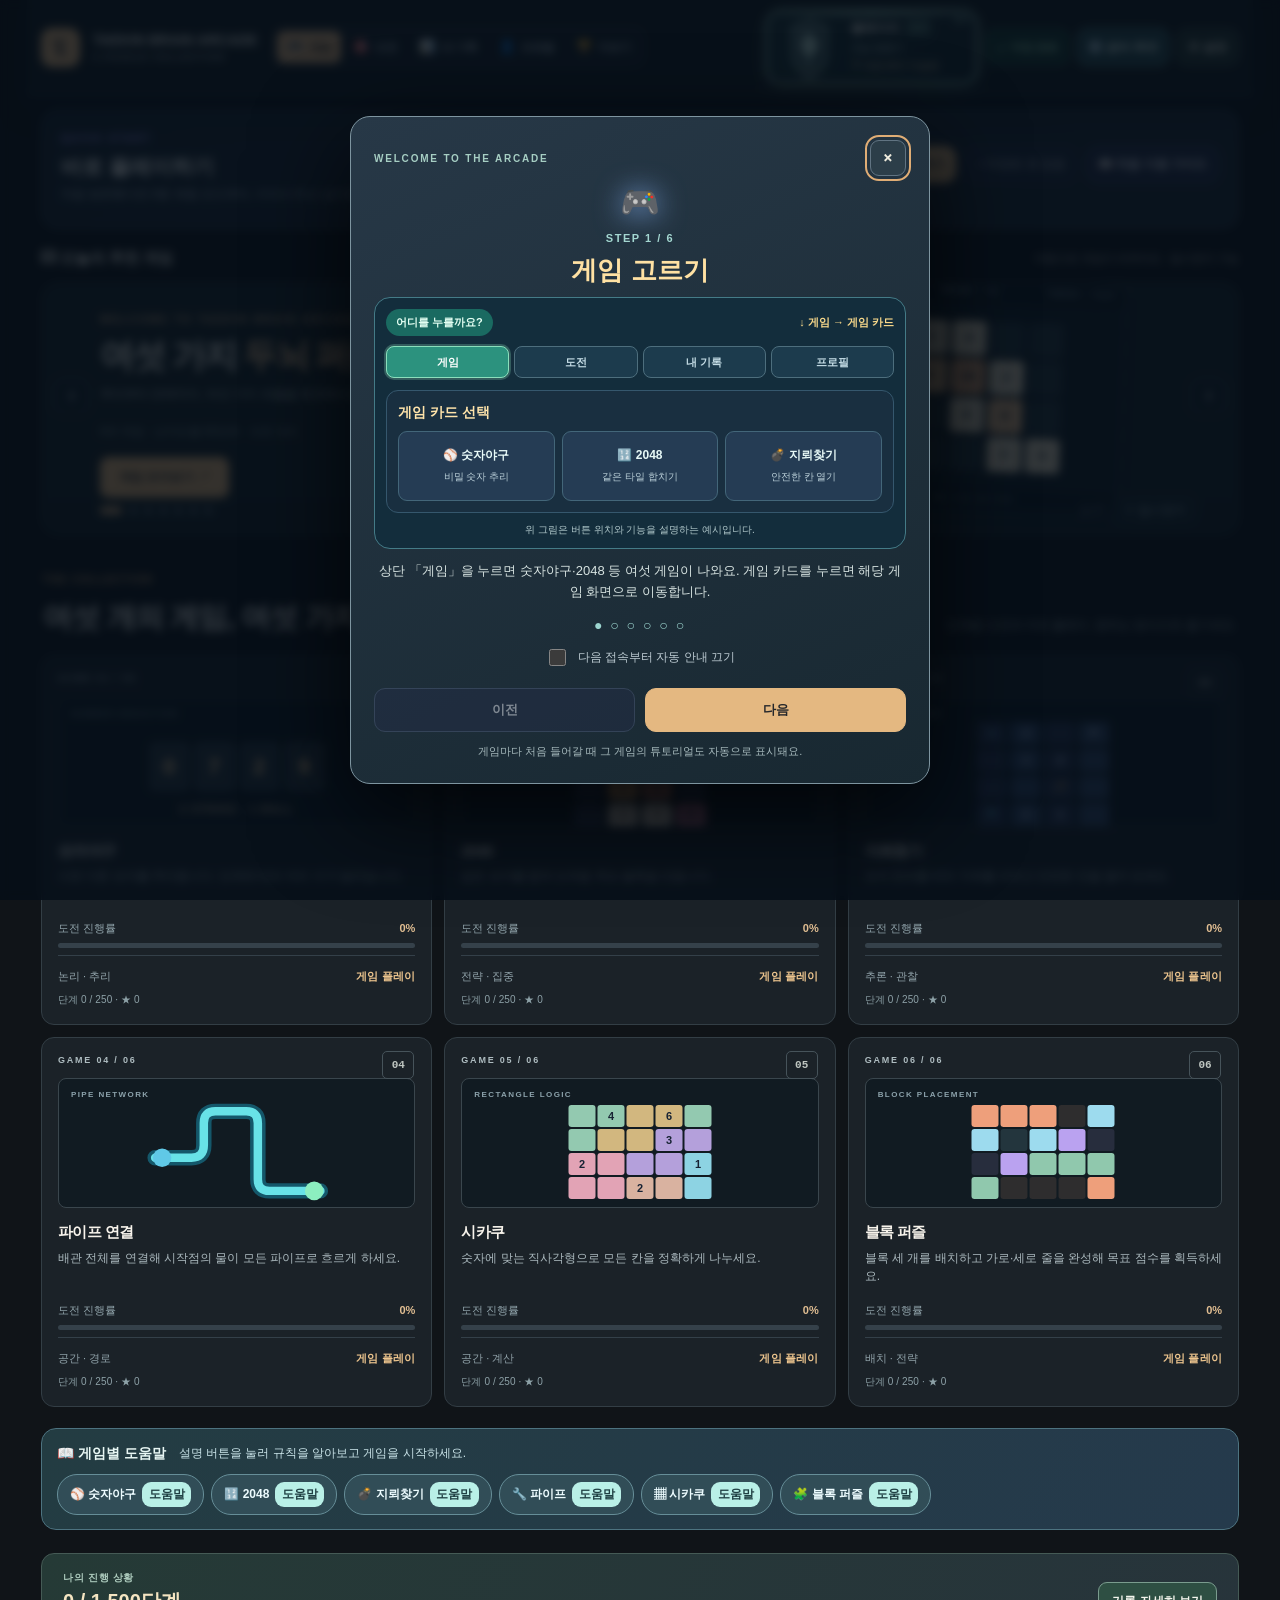
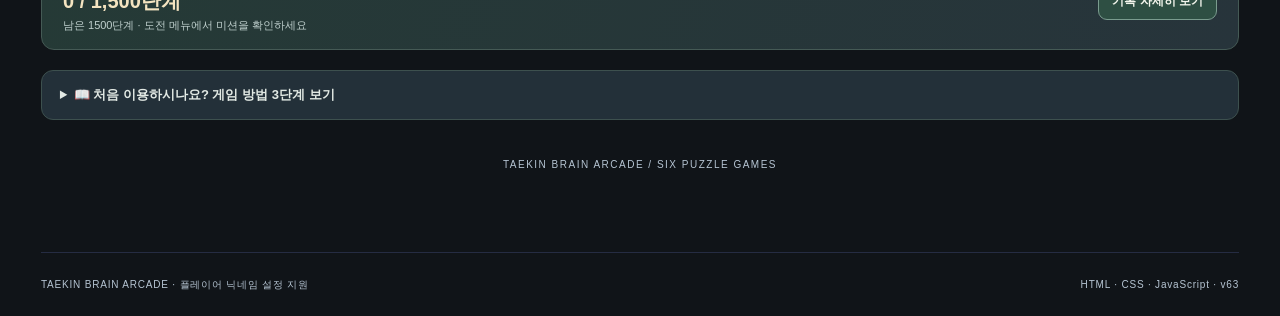
==== commit fc28f174: "fix: v63 update notice, visible rank crests and simple tier names" ====
--- a/index.html
+++ b/index.html
@@ -5,36 +5,36 @@
 <meta charset="utf-8"/>
 <meta content="width=device-width, initial-scale=1" name="viewport"/>
 <meta content="dark light" name="color-scheme"/>
-<meta name="taekin-version" content="62"/>
-<title>TAEKIN BRAIN ARCADE | v62</title>
+<meta name="taekin-version" content="63"/>
+<title>TAEKIN BRAIN ARCADE | v63</title>
 <meta name="description" content="TAEKIN BRAIN ARCADE에서 숫자야구, 2048, 지뢰찾기, 파이프 연결, 시카쿠, 블록 퍼즐 6종과 총 1,500단계를 즐겨보세요.">
 <meta name="theme-color" content="#172124">
 <link rel="icon" type="image/svg+xml" href="favicon.svg">
-<link href="style.css?v=62" rel="stylesheet"/>
-<link href="tour-v57.css?v=62" rel="stylesheet"/>
-<link href="tour-v60.css?v=62" rel="stylesheet"/>
-
-
-
-<script defer="" src="script.js?v=62"></script>
-<script defer src="tour-v57.js?v=62"></script>
-<script defer src="tour-v60.js?v=62"></script>
-
-
-
-<link href="rank-v61.css?v=62" rel="stylesheet"/>
-<link href="polish-v62.css?v=62" rel="stylesheet"/> 
-<script defer src="rank-v61.js?v=62"></script>
-<script defer src="polish-v62.js?v=62"></script>
+<link href="style.css?v=63" rel="stylesheet"/>
+<link href="tour-v57.css?v=63" rel="stylesheet"/>
+<link href="tour-v60.css?v=63" rel="stylesheet"/>
+
+
+
+<script defer="" src="script.js?v=63"></script>
+<script defer src="tour-v57.js?v=63"></script>
+<script defer src="tour-v60.js?v=63"></script>
+
+
+
+<link href="rank-v61.css?v=63" rel="stylesheet"/>
+<link href="polish-v62.css?v=63" rel="stylesheet"/> 
+<script defer src="rank-v61.js?v=63"></script>
+<script defer src="polish-v62.js?v=63"></script>
 </head>
 <body>
 <div class="site-shell">
 <header class="topbar">
 <button aria-label="TAEKIN BRAIN ARCADE 메인 메뉴로 돌아가기" class="brand" id="brand-home" type="button">
-<span class="brand-mark" id="v19-profile-mark">T.</span>
+<span class="brand-mark" id="v19-profile-mark">✦</span>
 <span class="brand-text">TAEKIN <strong>BRAIN ARCADE</strong><small>A PUZZLE COLLECTION</small></span>
 </button><nav aria-label="사이트 주요 메뉴" class="arcade-nav"><button aria-current="page" class="arcade-nav-btn active" data-destination="games" type="button"><span aria-hidden="true" class="v26-nav-icon">🎮</span><span class="v26-nav-label">게임</span></button><button aria-current="false" class="arcade-nav-btn" data-destination="challenges" type="button"><span aria-hidden="true" class="v26-nav-icon">🎯</span><span class="v26-nav-label">도전</span></button><button aria-current="false" class="arcade-nav-btn" data-destination="records" type="button"><span aria-hidden="true" class="v26-nav-icon">📊</span><span class="v26-nav-label">내 기록</span></button><button aria-current="false" class="arcade-nav-btn" data-destination="profile" type="button"><span aria-hidden="true" class="v26-nav-icon">👤</span><span class="v26-nav-label">프로필</span></button><button aria-current="false" class="arcade-nav-btn" data-destination="more" type="button"><span aria-hidden="true" class="v26-nav-icon">🏆</span><span class="v26-nav-label">더보기</span></button></nav>
-<div class="top-actions"><button class="v26-profile-chip" id="v26-header-profile" title="내 프로필" type="button"><span class="sr-only">프로필 · </span><span aria-hidden="true" class="v26-avatar">✦</span><span class="v26-profile-text"><b id="v26-header-level">플레이어 · LV. 1</b><small id="v26-header-title">견습 탐험가</small></span></button>
+<div class="top-actions"><button class="v26-profile-chip" id="v26-header-profile" title="내 프로필" type="button"><span class="sr-only">프로필 · </span><span aria-hidden="true" class="v26-avatar"></span><span class="v26-profile-text"><b id="v26-header-level">플레이어 · LV. 1</b><small id="v26-header-title">견습 탐험가</small></span></button>
 <button id="v32-save-status" class="v32-save-status" type="button" aria-label="기록 저장 상태와 백업 메뉴 보기" title="내 기록 저장 상태">◌ 확인 중</button><button id="v49-header-display" class="v49-header-display" type="button" aria-controls="v49-display-panel" aria-expanded="false">🔠 글씨·화면</button><button id="v32-settings-open" class="v32-settings-button" type="button" aria-haspopup="dialog" aria-controls="v32-settings-dialog">⚙ 설정</button><div class="display-settings-wrap">
 <button aria-controls="display-settings" aria-expanded="false" class="display-settings-toggle" id="display-settings-toggle" type="button">화면 설정</button>
 <div class="display-settings" hidden="" id="display-settings">
--- a/polish-v62.css
+++ b/polish-v62.css
@@ -46,4 +46,11 @@
 @media(max-width:1140px){.v61-rank-grid{grid-template-columns:repeat(2,minmax(0,1fr))!important}}
 @media(max-width:720px){.v61-mobile{min-height:63px!important}.v61-rank-grid{grid-template-columns:repeat(2,minmax(0,1fr))!important}.v61-rank-card{min-height:150px;padding:7px 5px 10px!important}.v61-rank-card .v62-preview-crest{height:92px;width:100px}#v26-header-profile.v61-player{display:none!important}.v62-dialog-panel{padding:18px}}
 @media(max-width:340px){.v61-mobile .v62-head-crest{width:68px;left:-7px}.v61-mobile .v61-mobile-avatar{margin-left:4px!important}.v61-rank-card .v62-preview-crest{width:88px;height:88px}}
-@media(prefers-reduced-motion:reduce){.v62-dialog::backdrop{backdrop-filter:none}}+@media(prefers-reduced-motion:reduce){.v62-dialog::backdrop{backdrop-filter:none}}
+/* v63: allow the large rank crest to replace the old avatar, including mobile. */
+#v26-header-profile.v61-player>.v26-avatar,.v61-mobile .v61-mobile-avatar{display:none!important}
+#v26-header-profile.v61-player .v62-head-crest{left:2px!important;top:50%!important;transform:translateY(-50%);width:79px!important;height:86px!important;z-index:4!important}
+#v26-header-profile.v61-player .v61-head-detail{margin-left:75px!important;position:relative;z-index:5!important}
+.v61-mobile .v62-head-crest{left:4px!important;top:50%!important;transform:translateY(-50%);width:68px!important;height:72px!important;z-index:4!important}
+.v61-mobile .v61-mobile-detail{margin-left:65px!important;z-index:5!important}
+@media(max-width:340px){.v61-mobile .v62-head-crest{left:1px!important;width:58px!important;height:65px!important}.v61-mobile .v61-mobile-detail{margin-left:55px!important}}
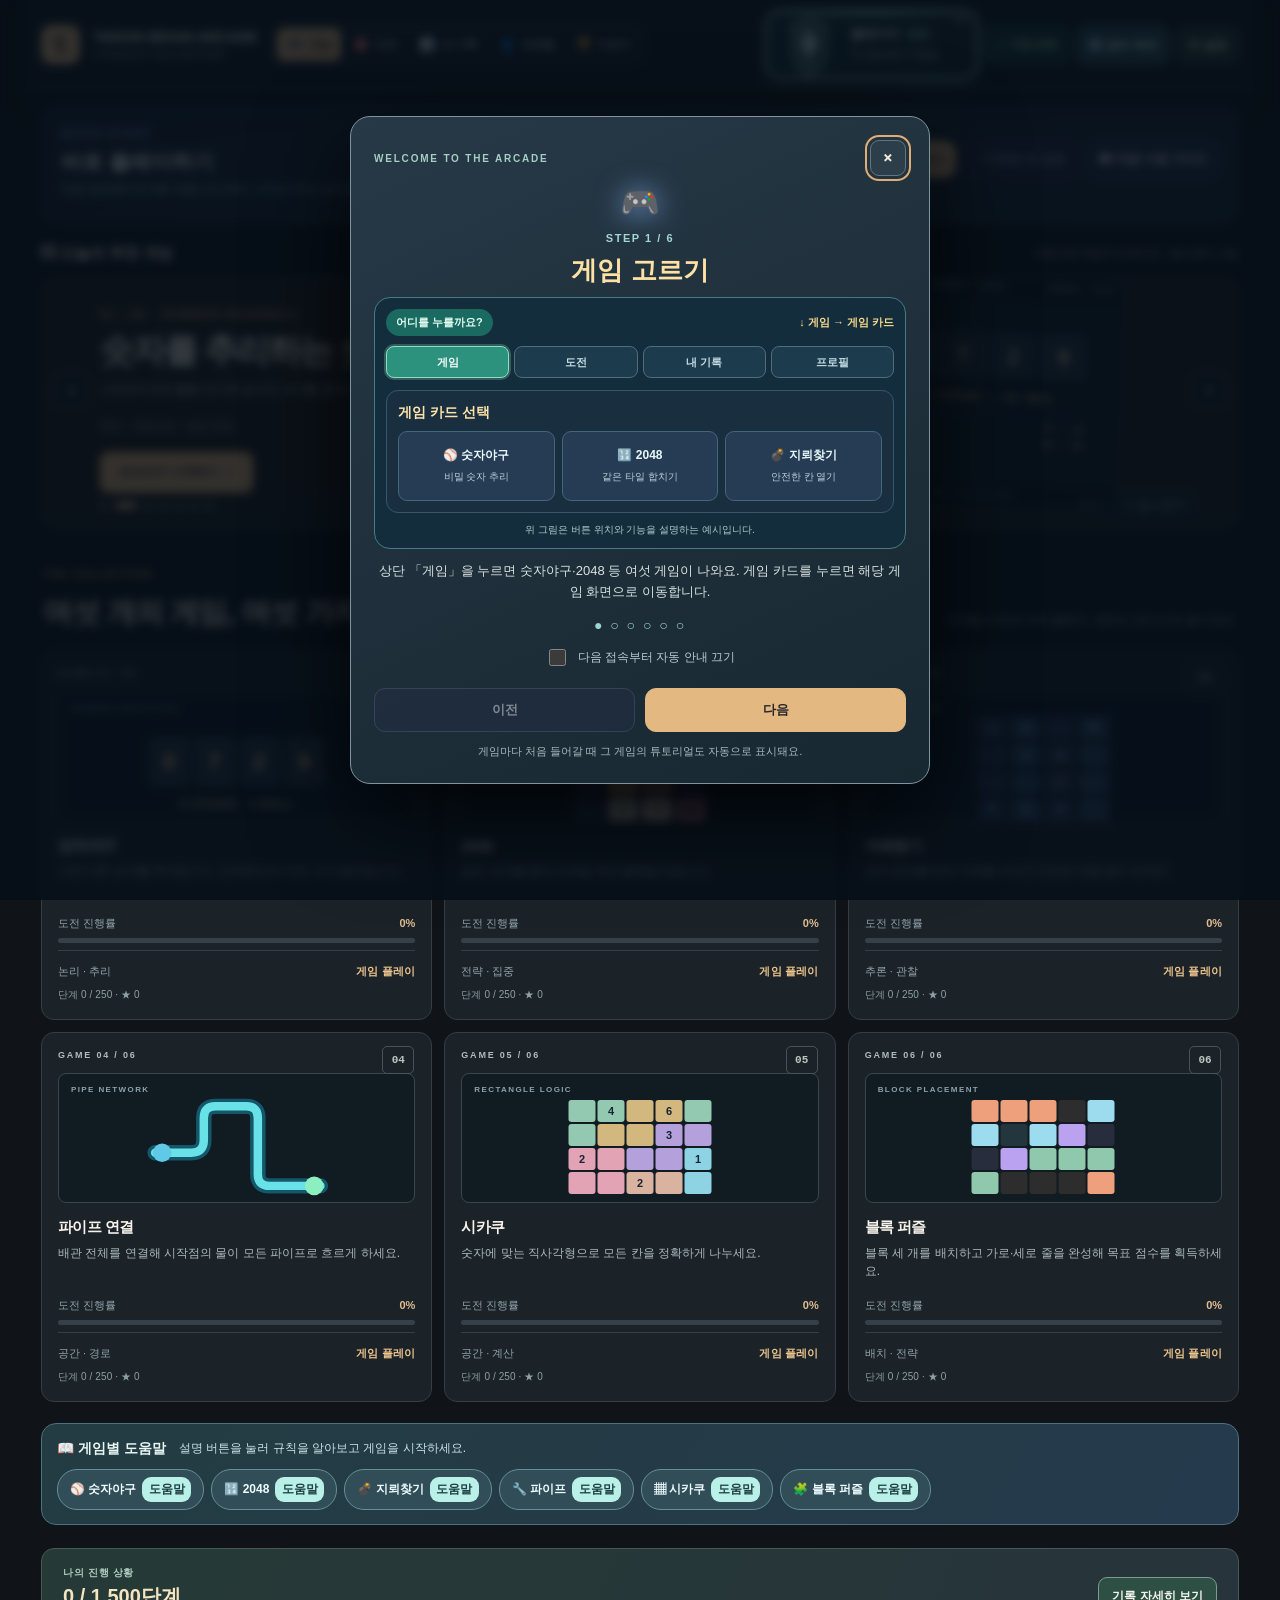
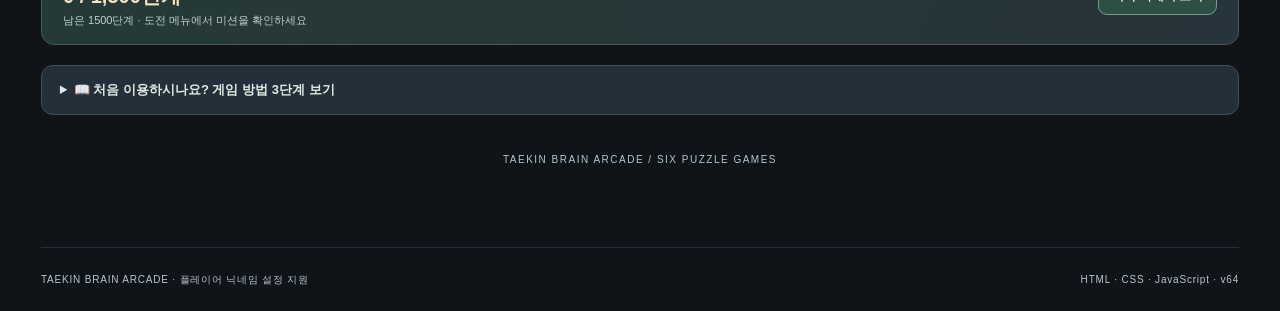
==== commit 57e4552a: "fix: v64 mobile carousel, first-entry tutorials and instant autosave navigation" ====
--- a/index.html
+++ b/index.html
@@ -5,27 +5,27 @@
 <meta charset="utf-8"/>
 <meta content="width=device-width, initial-scale=1" name="viewport"/>
 <meta content="dark light" name="color-scheme"/>
-<meta name="taekin-version" content="63"/>
-<title>TAEKIN BRAIN ARCADE | v63</title>
+<meta name="taekin-version" content="64"/>
+<title>TAEKIN BRAIN ARCADE | v64</title>
 <meta name="description" content="TAEKIN BRAIN ARCADE에서 숫자야구, 2048, 지뢰찾기, 파이프 연결, 시카쿠, 블록 퍼즐 6종과 총 1,500단계를 즐겨보세요.">
 <meta name="theme-color" content="#172124">
 <link rel="icon" type="image/svg+xml" href="favicon.svg">
-<link href="style.css?v=63" rel="stylesheet"/>
-<link href="tour-v57.css?v=63" rel="stylesheet"/>
-<link href="tour-v60.css?v=63" rel="stylesheet"/>
-
-
-
-<script defer="" src="script.js?v=63"></script>
-<script defer src="tour-v57.js?v=63"></script>
-<script defer src="tour-v60.js?v=63"></script>
-
-
-
-<link href="rank-v61.css?v=63" rel="stylesheet"/>
-<link href="polish-v62.css?v=63" rel="stylesheet"/> 
-<script defer src="rank-v61.js?v=63"></script>
-<script defer src="polish-v62.js?v=63"></script>
+<link href="style.css?v=64" rel="stylesheet"/>
+<link href="tour-v57.css?v=64" rel="stylesheet"/>
+<link href="tour-v60.css?v=64" rel="stylesheet"/>
+
+
+
+<script defer="" src="script.js?v=64"></script>
+<script defer src="tour-v57.js?v=64"></script>
+<script defer src="tour-v60.js?v=64"></script>
+
+
+
+<link href="rank-v61.css?v=64" rel="stylesheet"/>
+<link href="polish-v62.css?v=64" rel="stylesheet"/> 
+<script defer src="rank-v61.js?v=64"></script>
+<script defer src="polish-v62.js?v=64"></script>
 </head>
 <body>
 <div class="site-shell">
@@ -262,7 +262,7 @@
 <button type="button" data-v46-help="goal">단계 목표</button><button type="button" data-v46-help="hint">힌트 안내</button>
 <button type="button" data-v46-help="stages">단계 선택</button><button type="button" data-v46-help="zoom">게임판 크기</button>
 </div></details></div><p class="game-description" id="active-description"></p><p class="v55-mobile-hint" id="v55-mobile-hint" aria-label="스마트폰 조작 방법"></p></div>
-<div class="play-title-tools"><button class="btn btn-secondary v41-jump-board" id="v41-jump-board" type="button">🎮 게임판 바로가기</button><button class="tour-entry" id="game-tutorial" type="button">📖 튜토리얼</button><button class="btn btn-secondary v19-pause-btn" id="v19-pause" type="button">Ⅱ 일시정지</button><button class="btn btn-secondary" id="v19-save-now" type="button">▣ 현재 판 저장</button><button class="btn btn-secondary" id="v19-resume-game" type="button">이어하기</button><span class="game-index" id="game-counter">01 / 06</span></div>
+<div class="play-title-tools"><label class="v64-switch-label" for="v64-game-switch">🎮 다른 게임 <select id="v64-game-switch" aria-label="진행 중 다른 게임으로 이동"><option value="">게임 선택</option><option value="baseball">⚾ 숫자야구</option><option value="2048">🔢 2048</option><option value="mines">💣 지뢰찾기</option><option value="pipes">🔧 파이프 연결</option><option value="shikaku">🧩 시카쿠</option><option value="blocks">🟩 블록 퍼즐</option></select></label><button class="btn btn-secondary v41-jump-board" id="v41-jump-board" type="button">🎮 게임판 바로가기</button><button class="tour-entry" id="game-tutorial" type="button">📖 튜토리얼</button><button class="btn btn-secondary v19-pause-btn" id="v19-pause" type="button">Ⅱ 일시정지</button><button class="btn btn-secondary" id="v19-save-now" type="button">▣ 현재 판 저장</button><button class="btn btn-secondary" id="v19-resume-game" type="button">이어하기</button><span class="game-index" id="game-counter">01 / 06</span></div>
 </div>
 
 <div class="play-layout">
--- a/polish-v62.css
+++ b/polish-v62.css
@@ -54,3 +54,20 @@
 .v61-mobile .v62-head-crest{left:4px!important;top:50%!important;transform:translateY(-50%);width:68px!important;height:72px!important;z-index:4!important}
 .v61-mobile .v61-mobile-detail{margin-left:65px!important;z-index:5!important}
 @media(max-width:340px){.v61-mobile .v62-head-crest{left:1px!important;width:58px!important;height:65px!important}.v61-mobile .v61-mobile-detail{margin-left:55px!important}}
+
+/* v64: profile header shows rank rather than duplicating the title */
+#v26-header-profile.v61-player .v61-head-title,.v61-mobile .v61-mobile-title{display:none!important}
+/* The showcase carousel controls must stay inside small mobile viewports. */
+@media(max-width:540px){
+ .hero-carousel .hero-footer{position:relative!important;display:flex!important;flex-wrap:wrap!important;align-items:center!important;justify-content:center!important;gap:8px!important;padding:10px 39px!important;min-height:51px!important;box-sizing:border-box!important}
+ .hero-carousel .hero-controls{position:static!important;display:flex!important;gap:5px!important;flex:0 0 auto!important;min-width:0!important;align-items:center!important}
+ .hero-carousel .hero-dots{margin:0!important;display:flex!important;flex-wrap:wrap!important;min-width:0!important;justify-content:center!important}
+ .hero-carousel .hero-pause{position:static!important;white-space:nowrap!important;font-size:12px!important;line-height:1.35!important;min-height:32px!important;padding:5px 8px!important;max-width:100%!important}
+ .hero-carousel .hero-count{display:none!important}
+ .hero-carousel .hero-arrow{bottom:8px!important}
+}
+/* Game selector is accessible on desktop and mobile, with no overflow. */
+#play-screen .v64-switch-label{display:flex;align-items:center;flex-wrap:wrap;gap:6px;color:var(--text,#f1f6f4);font-weight:800;font-size:12px;max-width:100%;min-width:0}
+#v64-game-switch{max-width:100%;min-width:0;min-height:42px;padding:7px 8px;border:1px solid #80cdb5;border-radius:9px;color:#f5fffc;background:#21433e;font:inherit;font-size:13px;cursor:pointer}
+#v64-game-switch option{color:#132b26;background:#f4faf7}
+@media(max-width:720px){#play-screen .play-title-tools{justify-content:flex-start!important;max-width:100%;min-width:0}#play-screen .v64-switch-label{width:100%;justify-content:space-between}#v64-game-switch{width:min(60%,230px)}}
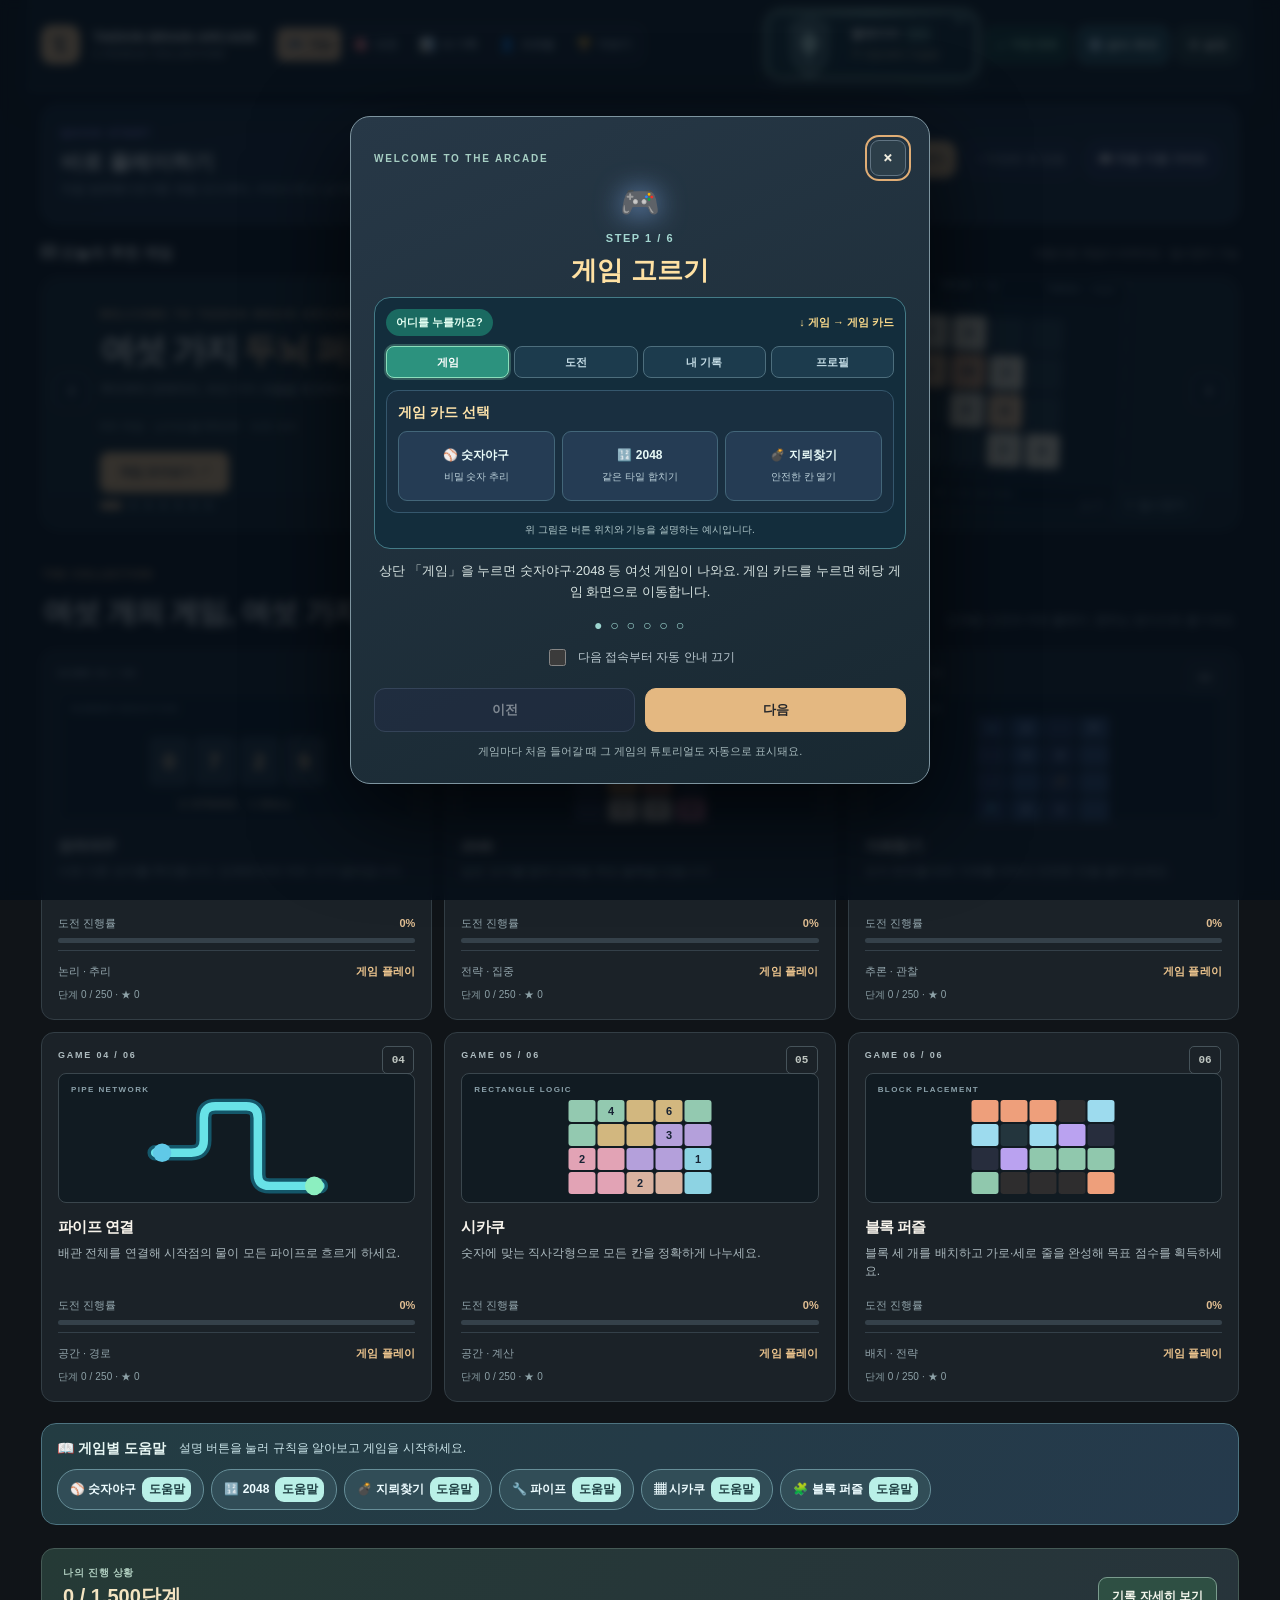
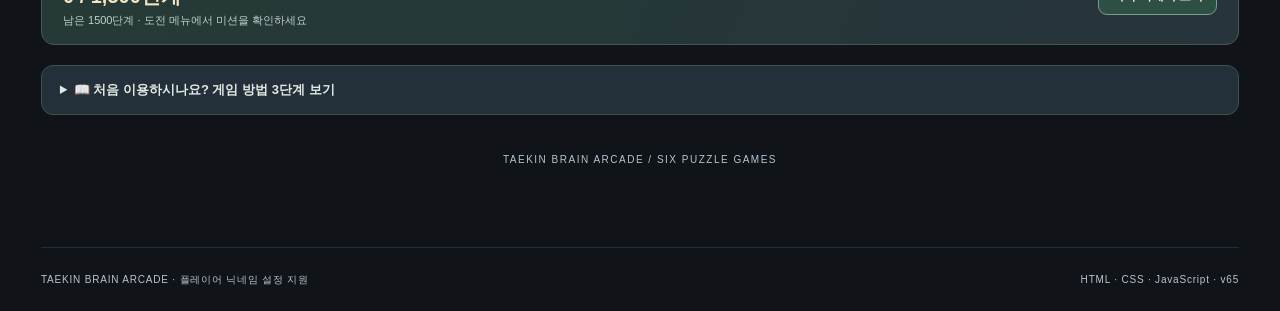
==== commit cc92a71b: "feat: v65 arcade-style game switcher with autosave" ====
--- a/index.html
+++ b/index.html
@@ -5,27 +5,27 @@
 <meta charset="utf-8"/>
 <meta content="width=device-width, initial-scale=1" name="viewport"/>
 <meta content="dark light" name="color-scheme"/>
-<meta name="taekin-version" content="64"/>
-<title>TAEKIN BRAIN ARCADE | v64</title>
+<meta name="taekin-version" content="65"/>
+<title>TAEKIN BRAIN ARCADE | v65</title>
 <meta name="description" content="TAEKIN BRAIN ARCADE에서 숫자야구, 2048, 지뢰찾기, 파이프 연결, 시카쿠, 블록 퍼즐 6종과 총 1,500단계를 즐겨보세요.">
 <meta name="theme-color" content="#172124">
 <link rel="icon" type="image/svg+xml" href="favicon.svg">
-<link href="style.css?v=64" rel="stylesheet"/>
-<link href="tour-v57.css?v=64" rel="stylesheet"/>
-<link href="tour-v60.css?v=64" rel="stylesheet"/>
-
-
-
-<script defer="" src="script.js?v=64"></script>
-<script defer src="tour-v57.js?v=64"></script>
-<script defer src="tour-v60.js?v=64"></script>
-
-
-
-<link href="rank-v61.css?v=64" rel="stylesheet"/>
-<link href="polish-v62.css?v=64" rel="stylesheet"/> 
-<script defer src="rank-v61.js?v=64"></script>
-<script defer src="polish-v62.js?v=64"></script>
+<link href="style.css?v=65" rel="stylesheet"/>
+<link href="tour-v57.css?v=65" rel="stylesheet"/>
+<link href="tour-v60.css?v=65" rel="stylesheet"/>
+
+
+
+<script defer="" src="script.js?v=65"></script>
+<script defer src="tour-v57.js?v=65"></script>
+<script defer src="tour-v60.js?v=65"></script>
+
+
+
+<link href="rank-v61.css?v=65" rel="stylesheet"/>
+<link href="polish-v62.css?v=65" rel="stylesheet"/> 
+<script defer src="rank-v61.js?v=65"></script>
+<script defer src="polish-v62.js?v=65"></script>
 </head>
 <body>
 <div class="site-shell">
@@ -262,7 +262,7 @@
 <button type="button" data-v46-help="goal">단계 목표</button><button type="button" data-v46-help="hint">힌트 안내</button>
 <button type="button" data-v46-help="stages">단계 선택</button><button type="button" data-v46-help="zoom">게임판 크기</button>
 </div></details></div><p class="game-description" id="active-description"></p><p class="v55-mobile-hint" id="v55-mobile-hint" aria-label="스마트폰 조작 방법"></p></div>
-<div class="play-title-tools"><label class="v64-switch-label" for="v64-game-switch">🎮 다른 게임 <select id="v64-game-switch" aria-label="진행 중 다른 게임으로 이동"><option value="">게임 선택</option><option value="baseball">⚾ 숫자야구</option><option value="2048">🔢 2048</option><option value="mines">💣 지뢰찾기</option><option value="pipes">🔧 파이프 연결</option><option value="shikaku">🧩 시카쿠</option><option value="blocks">🟩 블록 퍼즐</option></select></label><button class="btn btn-secondary v41-jump-board" id="v41-jump-board" type="button">🎮 게임판 바로가기</button><button class="tour-entry" id="game-tutorial" type="button">📖 튜토리얼</button><button class="btn btn-secondary v19-pause-btn" id="v19-pause" type="button">Ⅱ 일시정지</button><button class="btn btn-secondary" id="v19-save-now" type="button">▣ 현재 판 저장</button><button class="btn btn-secondary" id="v19-resume-game" type="button">이어하기</button><span class="game-index" id="game-counter">01 / 06</span></div>
+<div class="play-title-tools"><details class="v65-game-switch" id="v65-game-switch"><summary class="v65-game-switch-trigger"><span class="v65-switch-icon" aria-hidden="true">🎮</span><span class="v65-switch-text"><strong>다른 게임</strong><small>저장하고 바로 이동</small></span><span class="v65-switch-arrow" aria-hidden="true">▾</span></summary><div class="v65-game-switch-menu" aria-label="게임 선택"><button class="v65-game-option" type="button" data-v65-game="baseball"><span class="v65-game-option-icon" aria-hidden="true">⚾</span><span class="v65-game-option-info"><strong>숫자야구</strong><small>숫자를 추리하는 두뇌 게임</small></span><span class="v65-game-option-arrow" aria-hidden="true">›</span></button><button class="v65-game-option" type="button" data-v65-game="2048"><span class="v65-game-option-icon" aria-hidden="true">🔢</span><span class="v65-game-option-info"><strong>2048</strong><small>타일을 합쳐 목표에 도전</small></span><span class="v65-game-option-arrow" aria-hidden="true">›</span></button><button class="v65-game-option" type="button" data-v65-game="mines"><span class="v65-game-option-icon" aria-hidden="true">💣</span><span class="v65-game-option-info"><strong>지뢰찾기</strong><small>지뢰를 피해 안전한 칸 탐색</small></span><span class="v65-game-option-arrow" aria-hidden="true">›</span></button><button class="v65-game-option" type="button" data-v65-game="pipes"><span class="v65-game-option-icon" aria-hidden="true">🔧</span><span class="v65-game-option-info"><strong>파이프 연결</strong><small>회전시켜 물길 완성</small></span><span class="v65-game-option-arrow" aria-hidden="true">›</span></button><button class="v65-game-option" type="button" data-v65-game="shikaku"><span class="v65-game-option-icon" aria-hidden="true">🧩</span><span class="v65-game-option-info"><strong>시카쿠</strong><small>숫자에 맞춰 직사각형 나누기</small></span><span class="v65-game-option-arrow" aria-hidden="true">›</span></button><button class="v65-game-option" type="button" data-v65-game="blocks"><span class="v65-game-option-icon" aria-hidden="true">🟩</span><span class="v65-game-option-info"><strong>블록 퍼즐</strong><small>블록을 배치해 줄 완성</small></span><span class="v65-game-option-arrow" aria-hidden="true">›</span></button></div></details><button class="btn btn-secondary v41-jump-board" id="v41-jump-board" type="button">🎮 게임판 바로가기</button><button class="tour-entry" id="game-tutorial" type="button">📖 튜토리얼</button><button class="btn btn-secondary v19-pause-btn" id="v19-pause" type="button">Ⅱ 일시정지</button><button class="btn btn-secondary" id="v19-save-now" type="button">▣ 현재 판 저장</button><button class="btn btn-secondary" id="v19-resume-game" type="button">이어하기</button><span class="game-index" id="game-counter">01 / 06</span></div>
 </div>
 
 <div class="play-layout">
--- a/polish-v62.css
+++ b/polish-v62.css
@@ -66,8 +66,25 @@
  .hero-carousel .hero-count{display:none!important}
  .hero-carousel .hero-arrow{bottom:8px!important}
 }
-/* Game selector is accessible on desktop and mobile, with no overflow. */
-#play-screen .v64-switch-label{display:flex;align-items:center;flex-wrap:wrap;gap:6px;color:var(--text,#f1f6f4);font-weight:800;font-size:12px;max-width:100%;min-width:0}
-#v64-game-switch{max-width:100%;min-width:0;min-height:42px;padding:7px 8px;border:1px solid #80cdb5;border-radius:9px;color:#f5fffc;background:#21433e;font:inherit;font-size:13px;cursor:pointer}
-#v64-game-switch option{color:#132b26;background:#f4faf7}
-@media(max-width:720px){#play-screen .play-title-tools{justify-content:flex-start!important;max-width:100%;min-width:0}#play-screen .v64-switch-label{width:100%;justify-content:space-between}#v64-game-switch{width:min(60%,230px)}}
+/* v65 - custom arcade launcher, replacing the platform-native select dropdown. */
+#play-screen .v65-game-switch{position:relative;min-width:170px;max-width:100%;z-index:80}
+#play-screen .v65-game-switch-trigger{display:flex;align-items:center;gap:9px;min-height:46px;box-sizing:border-box;padding:7px 11px;border:1px solid #76cfb2;border-radius:12px;background:linear-gradient(160deg,#235850,#173d43 70%,#153238);color:#f2fff8;cursor:pointer;list-style:none;box-shadow:0 5px 17px #081c2280,inset 0 1px #c4ffda2a}
+#play-screen .v65-game-switch-trigger::-webkit-details-marker{display:none}
+#play-screen .v65-game-switch-trigger:focus-visible,#play-screen .v65-game-option:focus-visible{outline:3px solid #ffe39c;outline-offset:2px}
+#play-screen .v65-game-switch[open] .v65-game-switch-trigger,#play-screen .v65-game-switch-trigger:hover{border-color:#a1ffda;box-shadow:0 0 20px #4fdcb343,inset 0 1px #e2ffed44}
+#play-screen .v65-switch-icon{display:grid;place-items:center;width:30px;height:30px;flex:0 0 30px;border-radius:8px;background:#2d75696b}
+#play-screen .v65-switch-text{display:flex;flex:1;min-width:0;flex-direction:column;gap:2px;line-height:1.2}
+#play-screen .v65-switch-text strong{font-size:13px;color:#f8fffc;font-weight:850}
+#play-screen .v65-switch-text small{font-size:10px;color:#bae9dd;white-space:nowrap}
+#play-screen .v65-switch-arrow{color:#b4f6dd;transition:transform .16s}
+#play-screen .v65-game-switch[open] .v65-switch-arrow{transform:rotate(180deg)}
+#play-screen .v65-game-switch-menu{position:absolute;top:calc(100% + 8px);left:0;width:278px;max-width:calc(100vw - 28px);box-sizing:border-box;max-height:min(410px,65dvh);overflow:auto;overscroll-behavior:contain;padding:9px;border:1px solid #66b79f;border-radius:15px;background:linear-gradient(160deg,#1a3138,#101e29);box-shadow:0 20px 48px #000a;display:grid;gap:6px;z-index:100}
+#play-screen .v65-game-option{display:flex;align-items:center;gap:10px;width:100%;min-width:0;min-height:54px;padding:8px 10px;border:1px solid #35555c;border-radius:10px;background:linear-gradient(#243d44,#1b3037);color:#f4fffc;text-align:left;font:inherit;cursor:pointer}
+#play-screen .v65-game-option:hover{background:linear-gradient(#32605a,#254448);border-color:#8ae6c4}
+#play-screen .v65-game-option-icon{display:grid;place-items:center;width:35px;height:35px;flex:0 0 35px;border-radius:9px;background:#365b5b;font-size:19px}
+#play-screen .v65-game-option-info{display:flex;flex:1;min-width:0;flex-direction:column;gap:4px}
+#play-screen .v65-game-option-info strong{font-size:13px;font-weight:850;color:#fff}
+#play-screen .v65-game-option-info small{font-size:10px;color:#b6d9d1;line-height:1.3}
+#play-screen .v65-game-option-arrow{font-size:22px;opacity:.7;color:#b9ffe4}
+@media(max-width:720px){#play-screen .play-title-tools{justify-content:flex-start!important;max-width:100%;min-width:0}#play-screen .v65-game-switch{width:100%;min-width:0}#play-screen .v65-game-switch-trigger{width:100%}#play-screen .v65-game-switch-menu{width:100%;max-width:100%}}
+
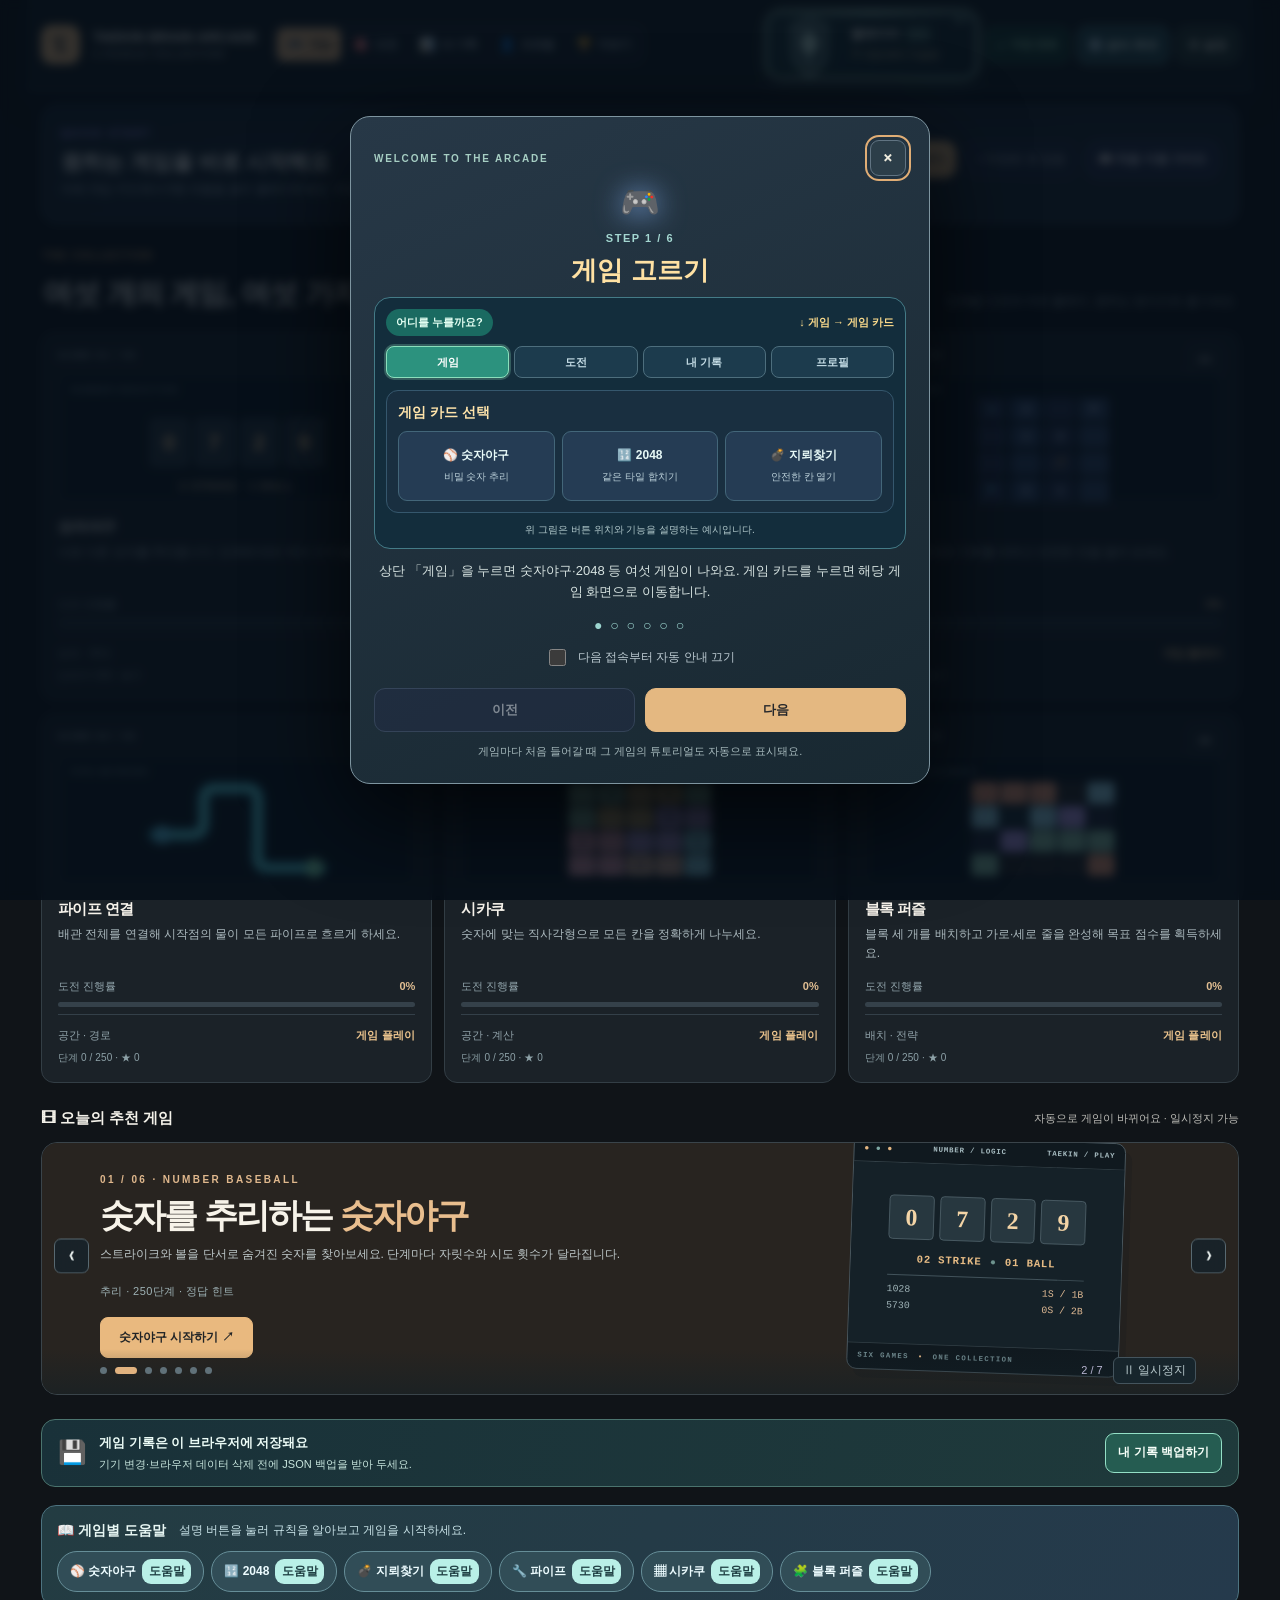
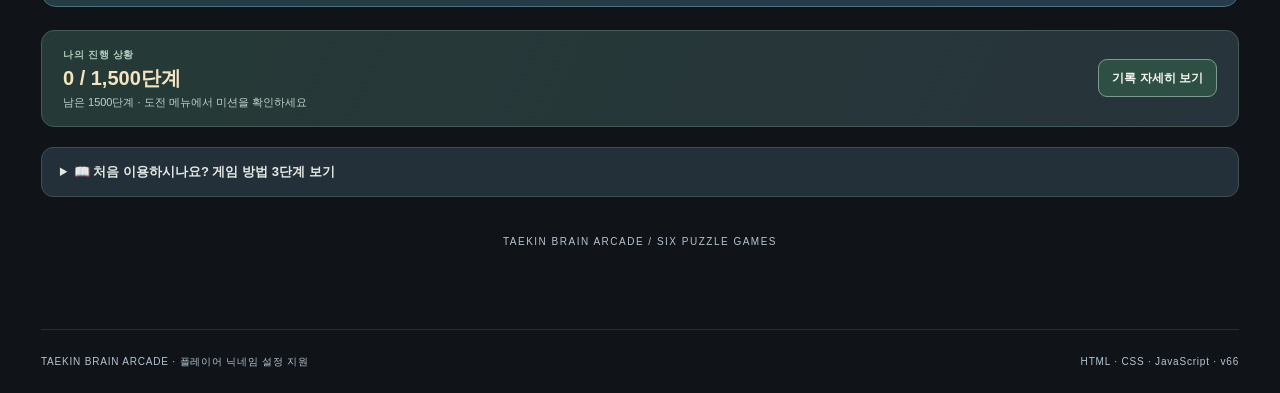
==== commit d2ae99f9: "refine: v66 clearer game-first homepage, backup prompt and version labels" ====
--- a/index.html
+++ b/index.html
@@ -5,27 +5,27 @@
 <meta charset="utf-8"/>
 <meta content="width=device-width, initial-scale=1" name="viewport"/>
 <meta content="dark light" name="color-scheme"/>
-<meta name="taekin-version" content="65"/>
-<title>TAEKIN BRAIN ARCADE | v65</title>
+<meta name="taekin-version" content="66"/>
+<title>TAEKIN BRAIN ARCADE | v66</title>
 <meta name="description" content="TAEKIN BRAIN ARCADE에서 숫자야구, 2048, 지뢰찾기, 파이프 연결, 시카쿠, 블록 퍼즐 6종과 총 1,500단계를 즐겨보세요.">
 <meta name="theme-color" content="#172124">
 <link rel="icon" type="image/svg+xml" href="favicon.svg">
-<link href="style.css?v=65" rel="stylesheet"/>
-<link href="tour-v57.css?v=65" rel="stylesheet"/>
-<link href="tour-v60.css?v=65" rel="stylesheet"/>
-
-
-
-<script defer="" src="script.js?v=65"></script>
-<script defer src="tour-v57.js?v=65"></script>
-<script defer src="tour-v60.js?v=65"></script>
-
-
-
-<link href="rank-v61.css?v=65" rel="stylesheet"/>
-<link href="polish-v62.css?v=65" rel="stylesheet"/> 
-<script defer src="rank-v61.js?v=65"></script>
-<script defer src="polish-v62.js?v=65"></script>
+<link href="style.css?v=66" rel="stylesheet"/>
+<link href="tour-v57.css?v=66" rel="stylesheet"/>
+<link href="tour-v60.css?v=66" rel="stylesheet"/>
+
+
+
+<script defer="" src="script.js?v=66"></script>
+<script defer src="tour-v57.js?v=66"></script>
+<script defer src="tour-v60.js?v=66"></script>
+
+
+
+<link href="rank-v61.css?v=66" rel="stylesheet"/>
+<link href="polish-v62.css?v=66" rel="stylesheet"/> 
+<script defer src="rank-v61.js?v=66"></script>
+<script defer src="polish-v62.js?v=66"></script>
 </head>
 <body>
 <div class="site-shell">
@@ -113,8 +113,8 @@
 <!-- 게임 메뉴: 바로 시작, 게임 카드, 선택형 소개 슬라이드 -->
 <div aria-label="게임" class="v26-view" data-v26-page="games" id="v26-view-games" role="region"><h1 class="sr-only">TAEKIN BRAIN ARCADE — 게임 선택</h1>
 <section aria-label="체험 및 이어하기" class="v19-welcome">
-<div><span class="eyebrow">QUICK START</span><h2>바로 플레이하기</h2><p>처음 방문했다면 6종 체험 모드부터, 이어서 하고 싶다면 저장한 게임을 선택하세요.</p></div>
-<div class="v19-welcome-actions"><button class="btn btn-primary" id="v19-demo-start" type="button">▶ 게임 6종 체험하기</button><button class="btn btn-secondary" id="v19-resume-last" type="button">마지막 게임 이어하기</button><button class="btn btn-secondary v31-help-btn" id="v31-help-open" type="button">📖 처음 이용 가이드</button></div>
+<div><span class="eyebrow">QUICK START</span><h2>원하는 게임을 바로 시작해요</h2><p>아래 게임 카드에서 6종 퍼즐을 골라 플레이하세요. 저장한 게임은 이어서 할 수 있어요.</p></div>
+<div class="v19-welcome-actions"><button id="v66-choose-game" class="btn btn-primary" type="button">🎮 게임 고르기</button><button class="btn btn-primary" id="v19-demo-start" type="button">▶ 게임 6종 체험하기</button><button class="btn btn-secondary" id="v19-resume-last" type="button">마지막 게임 이어하기</button><button class="btn btn-secondary v31-help-btn" id="v31-help-open" type="button">📖 처음 이용 가이드</button></div>
 <div aria-live="polite" class="v19-saves" id="v19-save-list"></div>
 </section><div class="v47-showcase-label"><strong>🎞 오늘의 추천 게임</strong><span>자동으로 게임이 바뀌어요 · 일시정지 가능</span></div><section aria-label="게임 소개 슬라이드" aria-roledescription="캐러셀" class="hero-carousel" id="hero-carousel">
 <div aria-live="off" class="hero-slides" id="hero-slides"></div>
@@ -160,6 +160,7 @@
 <span class="card-bottom"><span>배치 · 전략</span><span class="card-go">게임 플레이</span></span>
 </button>
 </div>
+<aside class="v66-backup-reminder" aria-label="진행 기록 백업 안내"><span class="v66-backup-icon" aria-hidden="true">💾</span><div class="v66-backup-copy"><strong>게임 기록은 이 브라우저에 저장돼요</strong><small>기기 변경·브라우저 데이터 삭제 전에 JSON 백업을 받아 두세요.</small></div><button id="v66-backup-now" type="button">내 기록 백업하기</button></aside>
 <section class="v46-home-guides" aria-label="게임 설명 바로 보기">
   <div class="v46-home-guides-head"><strong>📖 게임별 도움말</strong><span>설명 버튼을 눌러 규칙을 알아보고 게임을 시작하세요.</span></div>
   <div class="v46-home-guide-links">
@@ -453,7 +454,7 @@
 </div>
 </section>
 </main>
-<footer class="footer"><span>TAEKIN BRAIN ARCADE · 플레이어 닉네임 설정 지원</span><span>HTML · CSS · JavaScript · <span id="site-version" data-app-version>v62</span></span></footer>
+<footer class="footer"><span>TAEKIN BRAIN ARCADE · 플레이어 닉네임 설정 지원</span><span>HTML · CSS · JavaScript · <span id="site-version" data-app-version>v66</span></span></footer>
 </div>
 <!-- 빠른 글씨·화면 조절: 설정 팝업을 열지 않아도 즉시 조절 가능 -->
 <button type="button" id="v49-float-display" class="v49-float-display" aria-controls="v49-display-panel" aria-expanded="false" aria-label="글씨 크기와 화면 배율 조절. 드래그로 이동하거나 3초 이상 누르면 숨기기 확인창이 열립니다.">🔠 글씨·화면</button>
--- a/polish-v62.css
+++ b/polish-v62.css
@@ -88,3 +88,18 @@
 #play-screen .v65-game-option-arrow{font-size:22px;opacity:.7;color:#b9ffe4}
 @media(max-width:720px){#play-screen .play-title-tools{justify-content:flex-start!important;max-width:100%;min-width:0}#play-screen .v65-game-switch{width:100%;min-width:0}#play-screen .v65-game-switch-trigger{width:100%}#play-screen .v65-game-switch-menu{width:100%;max-width:100%}}
 
+
+/* v66: simpler start flow; game cards appear before the decorative showcase. */
+#v26-view-games .v19-welcome{margin-bottom:18px!important}
+#v26-view-games #game-collection{scroll-margin-top:110px;margin-top:14px!important}
+#v26-view-games .game-cards{margin-bottom:14px!important}
+#v26-view-games .v47-showcase-label{margin-top:24px!important}
+#v26-view-games .v66-backup-reminder{display:flex;align-items:center;gap:12px;flex-wrap:wrap;min-width:0;margin:14px 0 18px;padding:13px 16px;border:1px solid #4b746e;border-radius:14px;background:linear-gradient(110deg,#193139,#1f3a3b);color:#ebfbf6}
+#v26-view-games .v66-backup-icon{font-size:23px;flex:0 0 auto}
+#v26-view-games .v66-backup-copy{flex:1;min-width:170px;display:flex;flex-direction:column;gap:3px}
+#v26-view-games .v66-backup-copy strong{font-size:13px;font-weight:850}
+#v26-view-games .v66-backup-copy small{font-size:11px;line-height:1.5;color:#c8e6de;overflow-wrap:anywhere}
+#v26-view-games #v66-backup-now{flex:0 0 auto;min-height:40px;max-width:100%;padding:8px 12px;border:1px solid #94e0c6;border-radius:9px;background:#255c51;color:#f7fff9;font:inherit;font-size:12px;font-weight:800;cursor:pointer}
+#v26-view-games #v66-backup-now:hover{background:#337969}
+#v26-view-games #v66-backup-now:focus-visible{outline:3px solid #ffe7a1;outline-offset:2px}
+@media(max-width:560px){#v26-view-games .v66-backup-reminder{padding:11px;gap:8px}#v26-view-games .v66-backup-copy{min-width:0;flex-basis:calc(100% - 42px)}#v26-view-games #v66-backup-now{width:100%}}
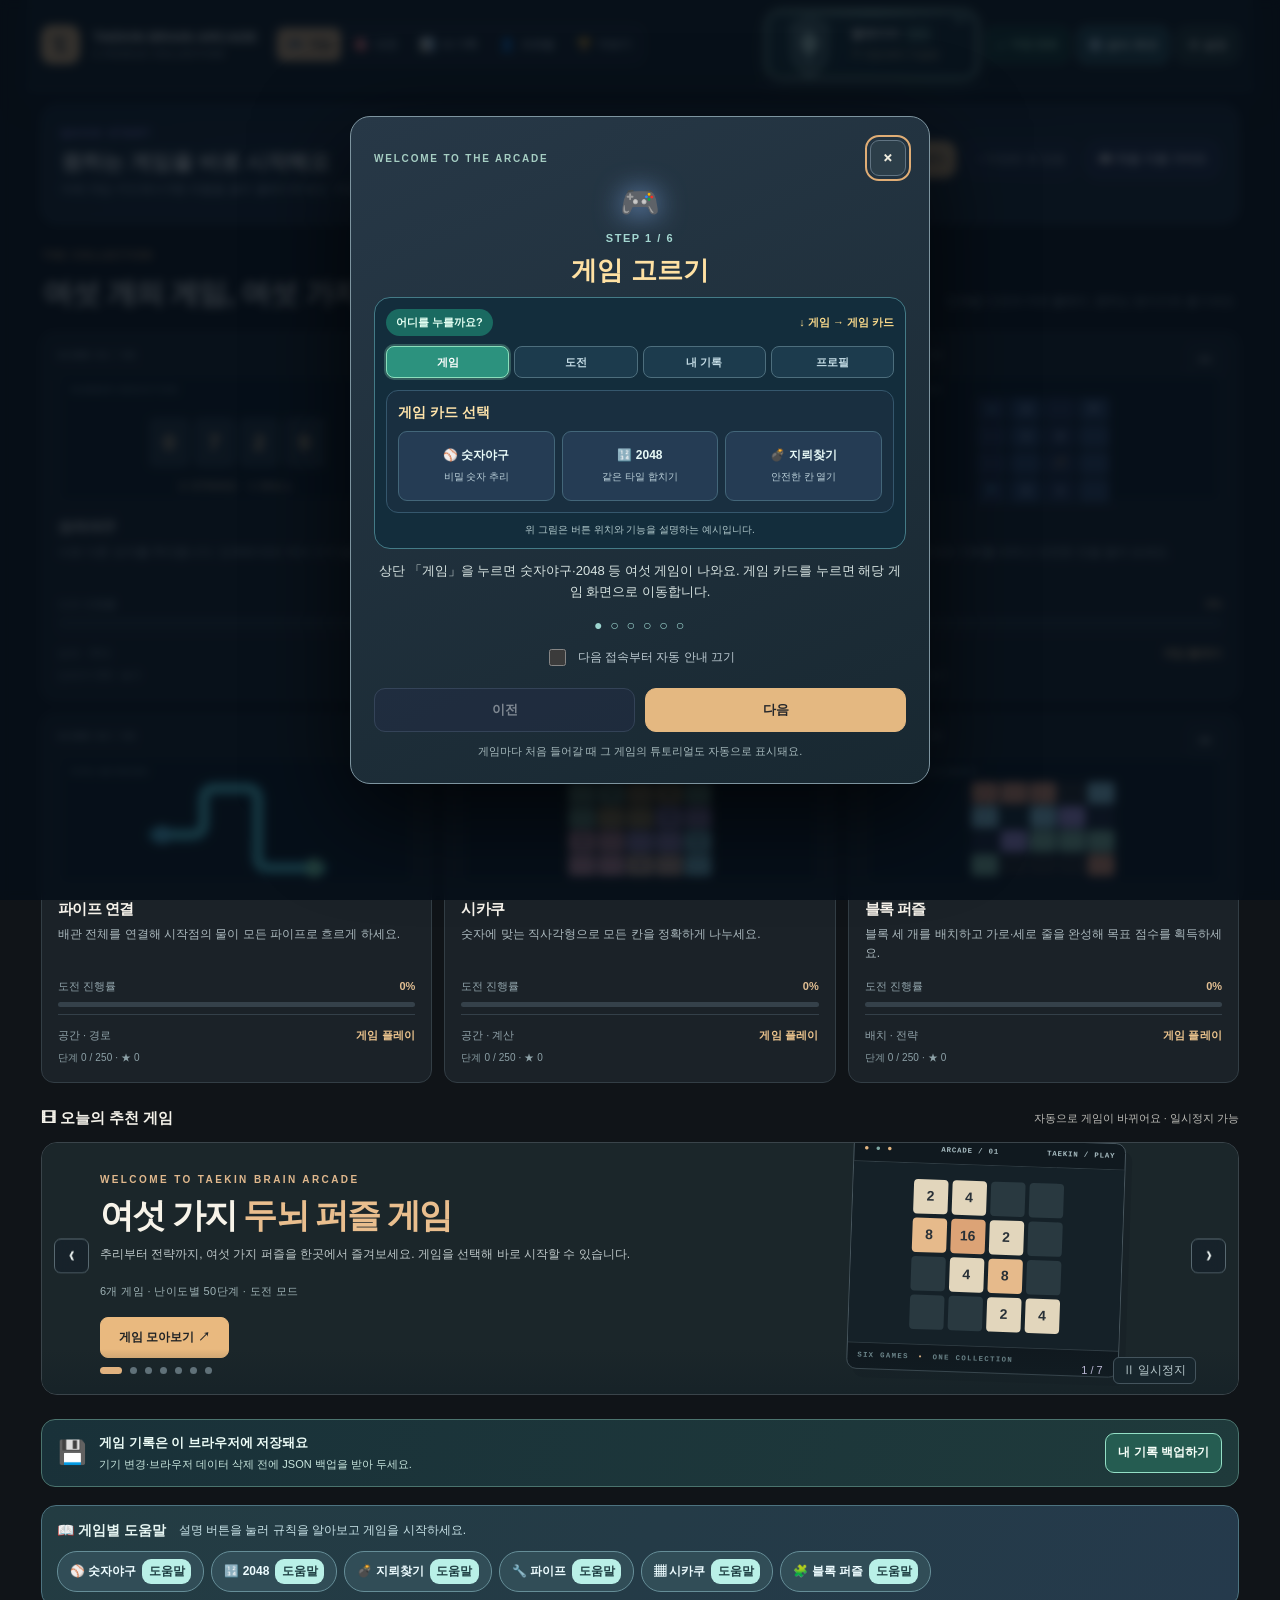
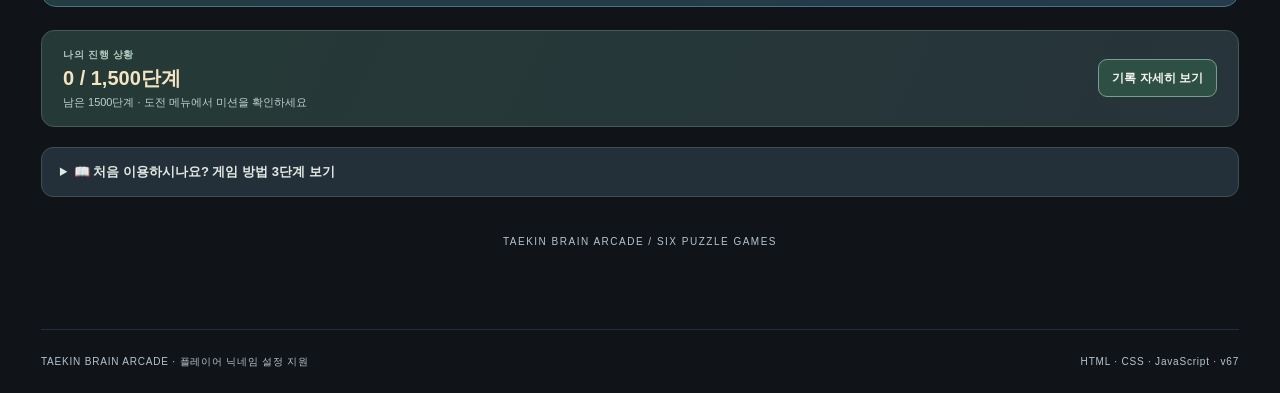
==== commit fe1de8ac: "fix: v67 prevent mobile carousel pause label clipping" ====
--- a/index.html
+++ b/index.html
@@ -5,27 +5,27 @@
 <meta charset="utf-8"/>
 <meta content="width=device-width, initial-scale=1" name="viewport"/>
 <meta content="dark light" name="color-scheme"/>
-<meta name="taekin-version" content="66"/>
-<title>TAEKIN BRAIN ARCADE | v66</title>
+<meta name="taekin-version" content="67"/>
+<title>TAEKIN BRAIN ARCADE | v67</title>
 <meta name="description" content="TAEKIN BRAIN ARCADE에서 숫자야구, 2048, 지뢰찾기, 파이프 연결, 시카쿠, 블록 퍼즐 6종과 총 1,500단계를 즐겨보세요.">
 <meta name="theme-color" content="#172124">
 <link rel="icon" type="image/svg+xml" href="favicon.svg">
-<link href="style.css?v=66" rel="stylesheet"/>
-<link href="tour-v57.css?v=66" rel="stylesheet"/>
-<link href="tour-v60.css?v=66" rel="stylesheet"/>
-
-
-
-<script defer="" src="script.js?v=66"></script>
-<script defer src="tour-v57.js?v=66"></script>
-<script defer src="tour-v60.js?v=66"></script>
-
-
-
-<link href="rank-v61.css?v=66" rel="stylesheet"/>
-<link href="polish-v62.css?v=66" rel="stylesheet"/> 
-<script defer src="rank-v61.js?v=66"></script>
-<script defer src="polish-v62.js?v=66"></script>
+<link href="style.css?v=67" rel="stylesheet"/>
+<link href="tour-v57.css?v=67" rel="stylesheet"/>
+<link href="tour-v60.css?v=67" rel="stylesheet"/>
+
+
+
+<script defer="" src="script.js?v=67"></script>
+<script defer src="tour-v57.js?v=67"></script>
+<script defer src="tour-v60.js?v=67"></script>
+
+
+
+<link href="rank-v61.css?v=67" rel="stylesheet"/>
+<link href="polish-v62.css?v=67" rel="stylesheet"/> 
+<script defer src="rank-v61.js?v=67"></script>
+<script defer src="polish-v62.js?v=67"></script>
 </head>
 <body>
 <div class="site-shell">
@@ -454,7 +454,7 @@
 </div>
 </section>
 </main>
-<footer class="footer"><span>TAEKIN BRAIN ARCADE · 플레이어 닉네임 설정 지원</span><span>HTML · CSS · JavaScript · <span id="site-version" data-app-version>v66</span></span></footer>
+<footer class="footer"><span>TAEKIN BRAIN ARCADE · 플레이어 닉네임 설정 지원</span><span>HTML · CSS · JavaScript · <span id="site-version" data-app-version>v67</span></span></footer>
 </div>
 <!-- 빠른 글씨·화면 조절: 설정 팝업을 열지 않아도 즉시 조절 가능 -->
 <button type="button" id="v49-float-display" class="v49-float-display" aria-controls="v49-display-panel" aria-expanded="false" aria-label="글씨 크기와 화면 배율 조절. 드래그로 이동하거나 3초 이상 누르면 숨기기 확인창이 열립니다.">🔠 글씨·화면</button>
--- a/polish-v62.css
+++ b/polish-v62.css
@@ -103,3 +103,92 @@
 #v26-view-games #v66-backup-now:hover{background:#337969}
 #v26-view-games #v66-backup-now:focus-visible{outline:3px solid #ffe7a1;outline-offset:2px}
 @media(max-width:560px){#v26-view-games .v66-backup-reminder{padding:11px;gap:8px}#v26-view-games .v66-backup-copy{min-width:0;flex-basis:calc(100% - 42px)}#v26-view-games #v66-backup-now{width:100%}}
+
+/* v67: mobile hero/carousel controls. The legacy stylesheet sets font-size:0
+   and a 22px width; explicitly undo BOTH so the label remains readable. */
+@media (max-width:650px){
+  #hero-carousel .hero-footer{
+    position:relative!important;
+    left:auto!important;right:auto!important;bottom:auto!important;
+    display:flex!important;
+    flex-direction:column!important;
+    flex-wrap:nowrap!important;
+    align-items:center!important;
+    justify-content:center!important;
+    gap:9px!important;
+    padding:12px 48px 13px!important;
+    width:100%!important;
+    min-height:105px!important;
+    height:auto!important;
+    box-sizing:border-box!important;
+    background:#17242a!important;
+  }
+  #hero-carousel .hero-dots{
+    order:1!important;
+    display:flex!important;
+    justify-content:center!important;
+    align-items:center!important;
+    flex-wrap:wrap!important;
+    gap:7px!important;
+    margin:0!important;
+    width:100%!important;
+    max-width:100%!important;
+    min-height:13px!important;
+  }
+  #hero-carousel .hero-controls{
+    order:2!important;
+    position:static!important;
+    top:auto!important;right:auto!important;
+    margin:0!important;
+    width:100%!important;
+    min-width:0!important;
+    display:flex!important;
+    justify-content:center!important;
+    align-items:center!important;
+  }
+  #hero-carousel #hero-pause{
+    display:inline-flex!important;
+    flex:0 1 auto!important;
+    align-items:center!important;
+    justify-content:center!important;
+    gap:5px!important;
+    position:static!important;
+    width:auto!important;
+    min-width:112px!important;
+    max-width:100%!important;
+    height:auto!important;
+    min-height:42px!important;
+    padding:9px 14px!important;
+    font-family:inherit!important;
+    font-size:13px!important;
+    font-weight:800!important;
+    line-height:1.5!important;
+    text-align:center!important;
+    letter-spacing:0!important;
+    white-space:normal!important;
+    overflow:visible!important;
+    overflow-wrap:normal!important;
+    word-break:keep-all!important;
+    box-sizing:border-box!important;
+    color:#eaf9f5!important;
+    background:#25453f!important;
+    border:1px solid #80c9b2!important;
+    border-radius:10px!important;
+  }
+  #hero-carousel #hero-pause::first-letter{font-size:inherit!important}
+  #hero-carousel .hero-arrow{
+    position:absolute!important;
+    top:36%!important;
+    bottom:auto!important;
+    transform:translateY(-50%)!important;
+    width:34px!important;
+    height:42px!important;
+    z-index:9!important;
+  }
+  #hero-carousel .hero-prev{left:5px!important}
+  #hero-carousel .hero-next{right:5px!important}
+}
+@media(max-width:320px){
+  #hero-carousel .hero-footer{padding-left:34px!important;padding-right:34px!important}
+  #hero-carousel #hero-pause{font-size:12px!important;min-width:104px!important}
+}
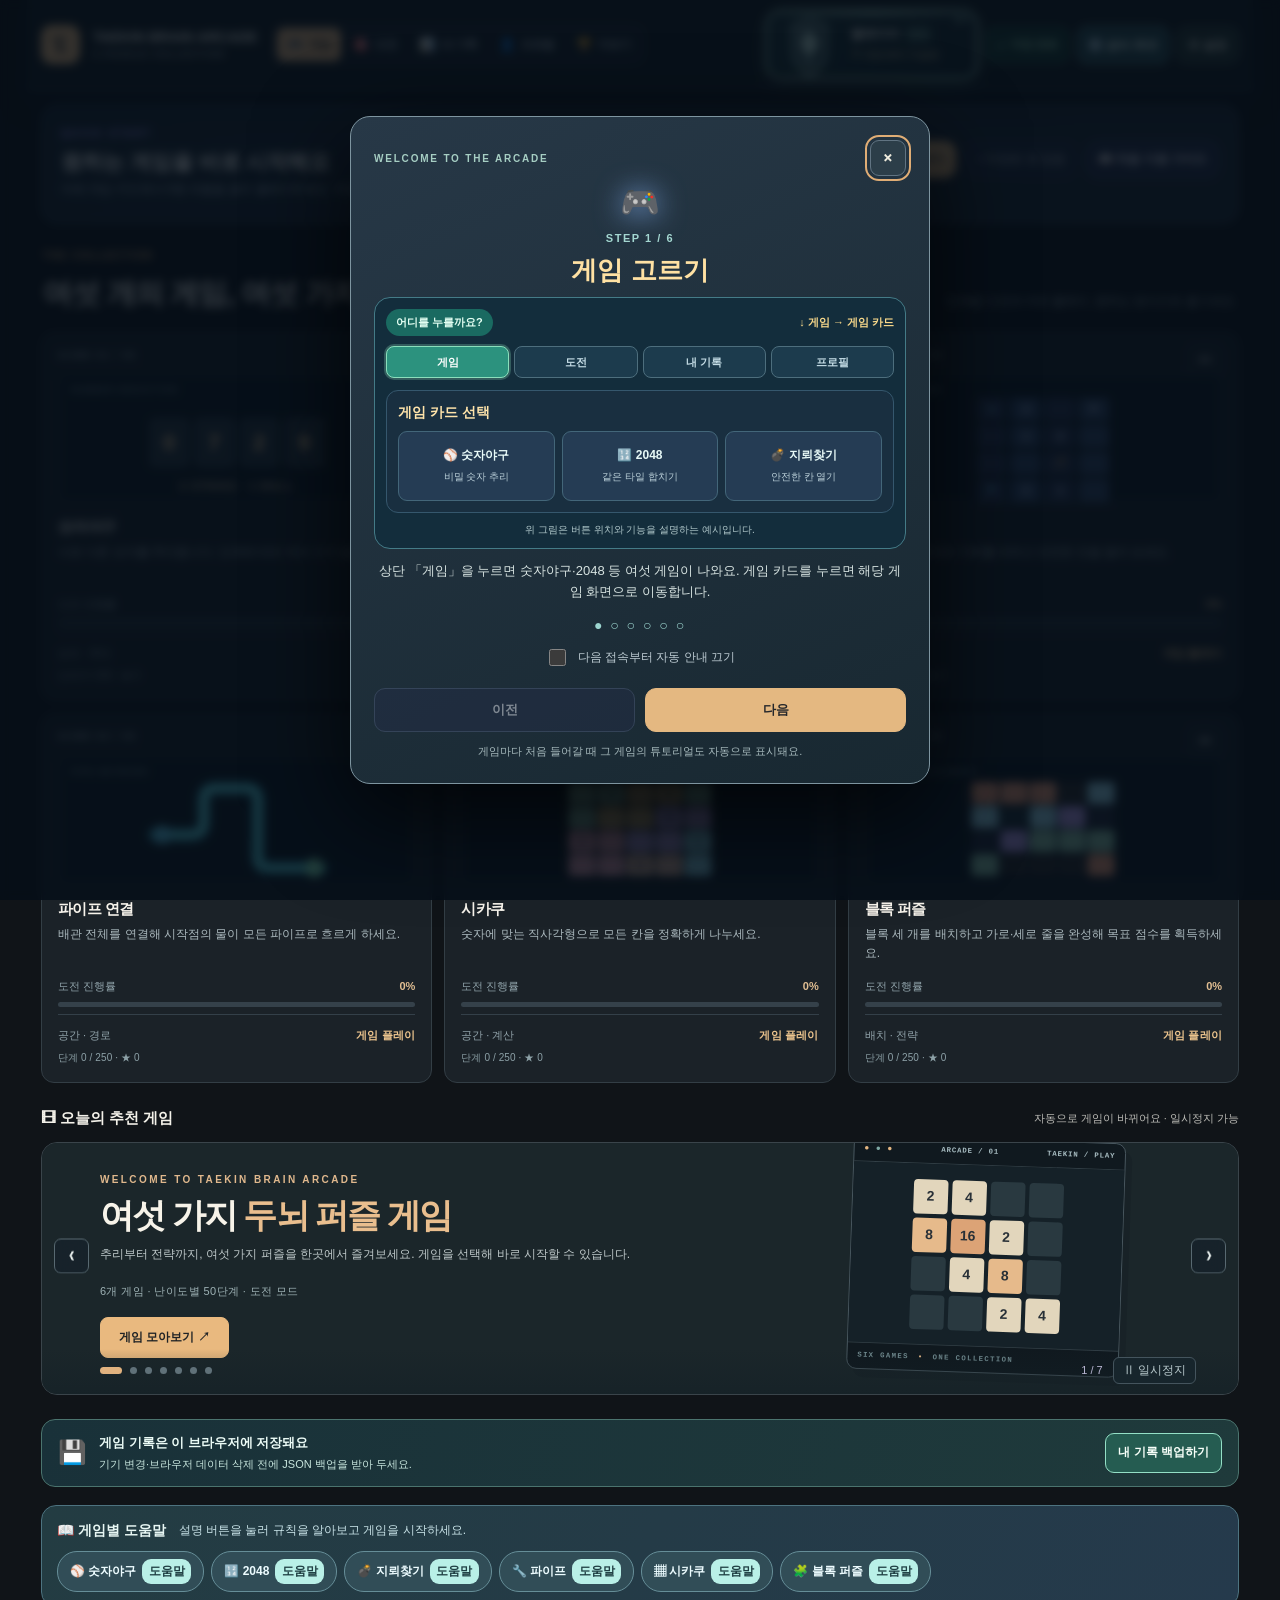
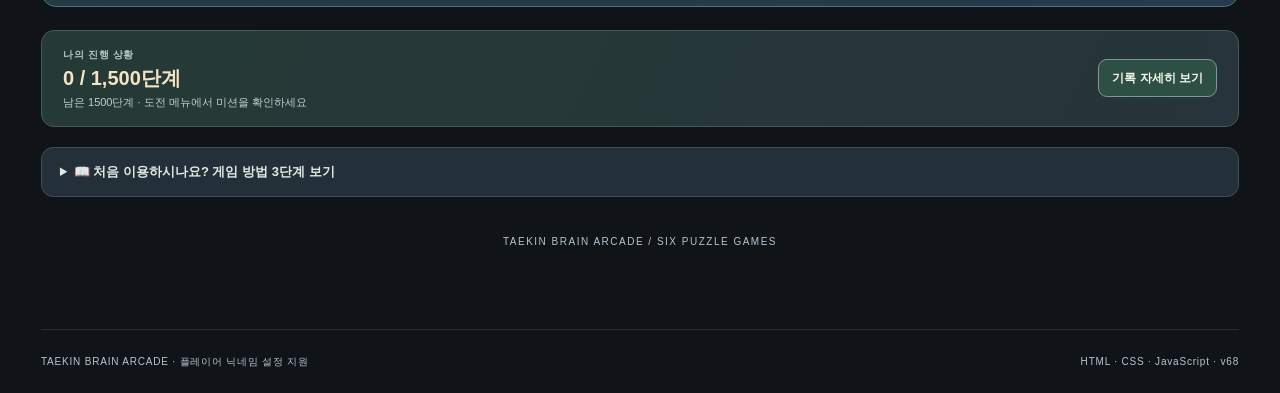
==== commit b8505693: "fix: v68 restore mobile showcase art and autoplay carousel" ====
--- a/index.html
+++ b/index.html
@@ -5,27 +5,27 @@
 <meta charset="utf-8"/>
 <meta content="width=device-width, initial-scale=1" name="viewport"/>
 <meta content="dark light" name="color-scheme"/>
-<meta name="taekin-version" content="67"/>
-<title>TAEKIN BRAIN ARCADE | v67</title>
+<meta name="taekin-version" content="68"/>
+<title>TAEKIN BRAIN ARCADE | v68</title>
 <meta name="description" content="TAEKIN BRAIN ARCADE에서 숫자야구, 2048, 지뢰찾기, 파이프 연결, 시카쿠, 블록 퍼즐 6종과 총 1,500단계를 즐겨보세요.">
 <meta name="theme-color" content="#172124">
 <link rel="icon" type="image/svg+xml" href="favicon.svg">
-<link href="style.css?v=67" rel="stylesheet"/>
-<link href="tour-v57.css?v=67" rel="stylesheet"/>
-<link href="tour-v60.css?v=67" rel="stylesheet"/>
-
-
-
-<script defer="" src="script.js?v=67"></script>
-<script defer src="tour-v57.js?v=67"></script>
-<script defer src="tour-v60.js?v=67"></script>
-
-
-
-<link href="rank-v61.css?v=67" rel="stylesheet"/>
-<link href="polish-v62.css?v=67" rel="stylesheet"/> 
-<script defer src="rank-v61.js?v=67"></script>
-<script defer src="polish-v62.js?v=67"></script>
+<link href="style.css?v=68" rel="stylesheet"/>
+<link href="tour-v57.css?v=68" rel="stylesheet"/>
+<link href="tour-v60.css?v=68" rel="stylesheet"/>
+
+
+
+<script defer="" src="script.js?v=68"></script>
+<script defer src="tour-v57.js?v=68"></script>
+<script defer src="tour-v60.js?v=68"></script>
+
+
+
+<link href="rank-v61.css?v=68" rel="stylesheet"/>
+<link href="polish-v62.css?v=68" rel="stylesheet"/> 
+<script defer src="rank-v61.js?v=68"></script>
+<script defer src="polish-v62.js?v=68"></script>
 </head>
 <body>
 <div class="site-shell">
@@ -454,7 +454,7 @@
 </div>
 </section>
 </main>
-<footer class="footer"><span>TAEKIN BRAIN ARCADE · 플레이어 닉네임 설정 지원</span><span>HTML · CSS · JavaScript · <span id="site-version" data-app-version>v67</span></span></footer>
+<footer class="footer"><span>TAEKIN BRAIN ARCADE · 플레이어 닉네임 설정 지원</span><span>HTML · CSS · JavaScript · <span id="site-version" data-app-version>v68</span></span></footer>
 </div>
 <!-- 빠른 글씨·화면 조절: 설정 팝업을 열지 않아도 즉시 조절 가능 -->
 <button type="button" id="v49-float-display" class="v49-float-display" aria-controls="v49-display-panel" aria-expanded="false" aria-label="글씨 크기와 화면 배율 조절. 드래그로 이동하거나 3초 이상 누르면 숨기기 확인창이 열립니다.">🔠 글씨·화면</button>
--- a/polish-v62.css
+++ b/polish-v62.css
@@ -192,3 +192,97 @@
   #hero-carousel .hero-footer{padding-left:34px!important;padding-right:34px!important}
   #hero-carousel #hero-pause{font-size:12px!important;min-width:104px!important}
 }
+
+/* v68: mobile showcase artwork previously hidden by style.css media rules.
+   Restore a readable in-flow game preview for phones without covering copy. */
+@media (max-width:720px){
+  #v26-view-games #hero-carousel .hero-slide.current{
+    display:flex!important;
+    flex-direction:column!important;
+    align-items:stretch!important;
+    justify-content:flex-start!important;
+    gap:12px!important;
+    padding:21px 23px 18px!important;
+    min-height:0!important;
+    height:auto!important;
+    overflow:hidden!important;
+  }
+  #v26-view-games #hero-carousel .hero-slide-text{
+    position:relative!important;
+    z-index:2!important;
+    flex:0 0 auto!important;
+    max-width:100%!important;
+    width:100%!important;
+  }
+  #v26-view-games #hero-carousel .hero-slide-art{
+    display:flex!important;
+    position:relative!important;
+    inset:auto!important;
+    left:auto!important;
+    right:auto!important;
+    top:auto!important;
+    bottom:auto!important;
+    transform:none!important;
+    transform-origin:center!important;
+    opacity:1!important;
+    visibility:visible!important;
+    width:100%!important;
+    max-width:100%!important;
+    height:auto!important;
+    min-height:150px!important;
+    flex:0 0 auto!important;
+    align-items:center!important;
+    justify-content:center!important;
+    margin:0 auto!important;
+    overflow:visible!important;
+    box-sizing:border-box!important;
+  }
+  #v26-view-games #hero-carousel .hero-device{
+    display:block!important;
+    position:relative!important;
+    width:min(100%,290px)!important;
+    max-width:100%!important;
+    margin:0 auto!important;
+    transform:none!important;
+    opacity:1!important;
+    visibility:visible!important;
+    overflow:hidden!important;
+    box-sizing:border-box!important;
+  }
+  #v26-view-games #hero-carousel .hero-device-canvas{
+    height:auto!important;
+    min-height:170px!important;
+    padding:10px!important;
+    display:grid!important;
+    place-items:center!important;
+    overflow:hidden!important;
+    box-sizing:border-box!important;
+  }
+  #v26-view-games #hero-carousel .hero-device-head,
+  #v26-view-games #hero-carousel .hero-device-bottom{
+    display:flex!important;
+  }
+  #v26-view-games #hero-carousel .hero-device-bottom{justify-content:center!important;gap:5px!important}
+  #v26-view-games #hero-carousel .demo-2048{
+    grid-template-columns:repeat(4,minmax(0,36px))!important;
+    grid-auto-rows:36px!important;
+  }
+  #v26-view-games #hero-carousel .demo-mines{
+    grid-template-columns:repeat(5,minmax(0,30px))!important;
+    grid-auto-rows:30px!important;
+  }
+  #v26-view-games #hero-carousel .demo-shikaku,
+  #v26-view-games #hero-carousel .demo-blocks{
+    grid-template-columns:repeat(5,minmax(0,30px))!important;
+    grid-auto-rows:30px!important;
+  }
+  #v26-view-games #hero-carousel .hero-slide-cta{margin-bottom:0!important}
+}
+@media (max-width:350px){
+  #v26-view-games #hero-carousel .hero-slide.current{padding:17px 15px 14px!important}
+  #v26-view-games #hero-carousel .hero-device{width:min(100%,250px)!important}
+  #v26-view-games #hero-carousel .demo-2048{grid-template-columns:repeat(4,30px)!important;grid-auto-rows:30px!important}
+  #v26-view-games #hero-carousel .demo-mines,
+  #v26-view-games #hero-carousel .demo-shikaku,
+  #v26-view-games #hero-carousel .demo-blocks{grid-template-columns:repeat(5,26px)!important;grid-auto-rows:26px!important}
+}
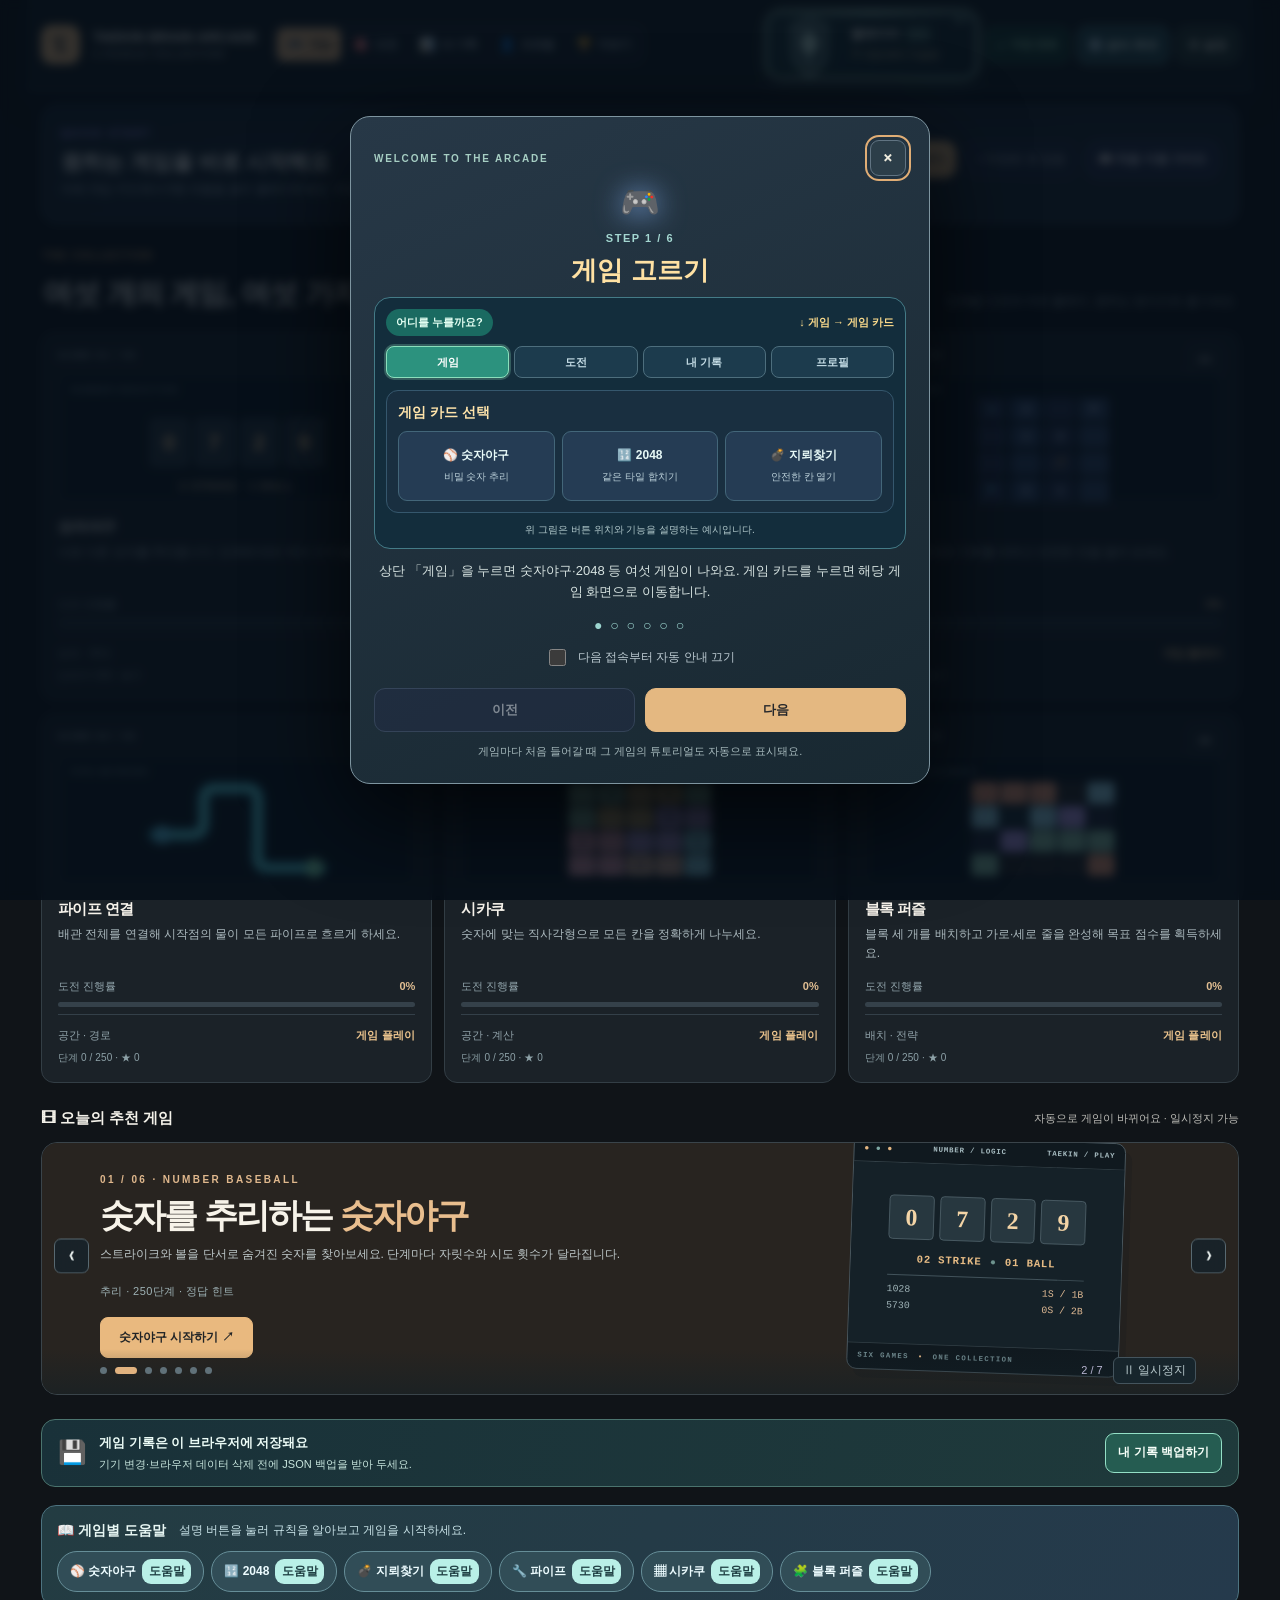
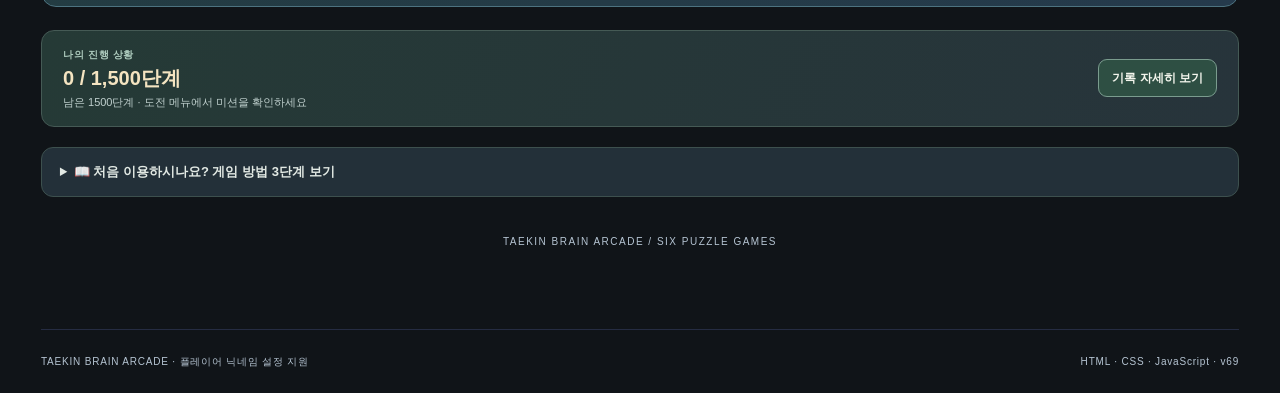
==== commit a4f94125: "chore: v69 set showcase autoplay interval to 1.5 seconds" ====
--- a/index.html
+++ b/index.html
@@ -5,27 +5,27 @@
 <meta charset="utf-8"/>
 <meta content="width=device-width, initial-scale=1" name="viewport"/>
 <meta content="dark light" name="color-scheme"/>
-<meta name="taekin-version" content="68"/>
-<title>TAEKIN BRAIN ARCADE | v68</title>
+<meta name="taekin-version" content="69"/>
+<title>TAEKIN BRAIN ARCADE | v69</title>
 <meta name="description" content="TAEKIN BRAIN ARCADE에서 숫자야구, 2048, 지뢰찾기, 파이프 연결, 시카쿠, 블록 퍼즐 6종과 총 1,500단계를 즐겨보세요.">
 <meta name="theme-color" content="#172124">
 <link rel="icon" type="image/svg+xml" href="favicon.svg">
-<link href="style.css?v=68" rel="stylesheet"/>
-<link href="tour-v57.css?v=68" rel="stylesheet"/>
-<link href="tour-v60.css?v=68" rel="stylesheet"/>
-
-
-
-<script defer="" src="script.js?v=68"></script>
-<script defer src="tour-v57.js?v=68"></script>
-<script defer src="tour-v60.js?v=68"></script>
-
-
-
-<link href="rank-v61.css?v=68" rel="stylesheet"/>
-<link href="polish-v62.css?v=68" rel="stylesheet"/> 
-<script defer src="rank-v61.js?v=68"></script>
-<script defer src="polish-v62.js?v=68"></script>
+<link href="style.css?v=69" rel="stylesheet"/>
+<link href="tour-v57.css?v=69" rel="stylesheet"/>
+<link href="tour-v60.css?v=69" rel="stylesheet"/>
+
+
+
+<script defer="" src="script.js?v=69"></script>
+<script defer src="tour-v57.js?v=69"></script>
+<script defer src="tour-v60.js?v=69"></script>
+
+
+
+<link href="rank-v61.css?v=69" rel="stylesheet"/>
+<link href="polish-v62.css?v=69" rel="stylesheet"/> 
+<script defer src="rank-v61.js?v=69"></script>
+<script defer src="polish-v62.js?v=69"></script>
 </head>
 <body>
 <div class="site-shell">
@@ -454,7 +454,7 @@
 </div>
 </section>
 </main>
-<footer class="footer"><span>TAEKIN BRAIN ARCADE · 플레이어 닉네임 설정 지원</span><span>HTML · CSS · JavaScript · <span id="site-version" data-app-version>v68</span></span></footer>
+<footer class="footer"><span>TAEKIN BRAIN ARCADE · 플레이어 닉네임 설정 지원</span><span>HTML · CSS · JavaScript · <span id="site-version" data-app-version>v69</span></span></footer>
 </div>
 <!-- 빠른 글씨·화면 조절: 설정 팝업을 열지 않아도 즉시 조절 가능 -->
 <button type="button" id="v49-float-display" class="v49-float-display" aria-controls="v49-display-panel" aria-expanded="false" aria-label="글씨 크기와 화면 배율 조절. 드래그로 이동하거나 3초 이상 누르면 숨기기 확인창이 열립니다.">🔠 글씨·화면</button>
